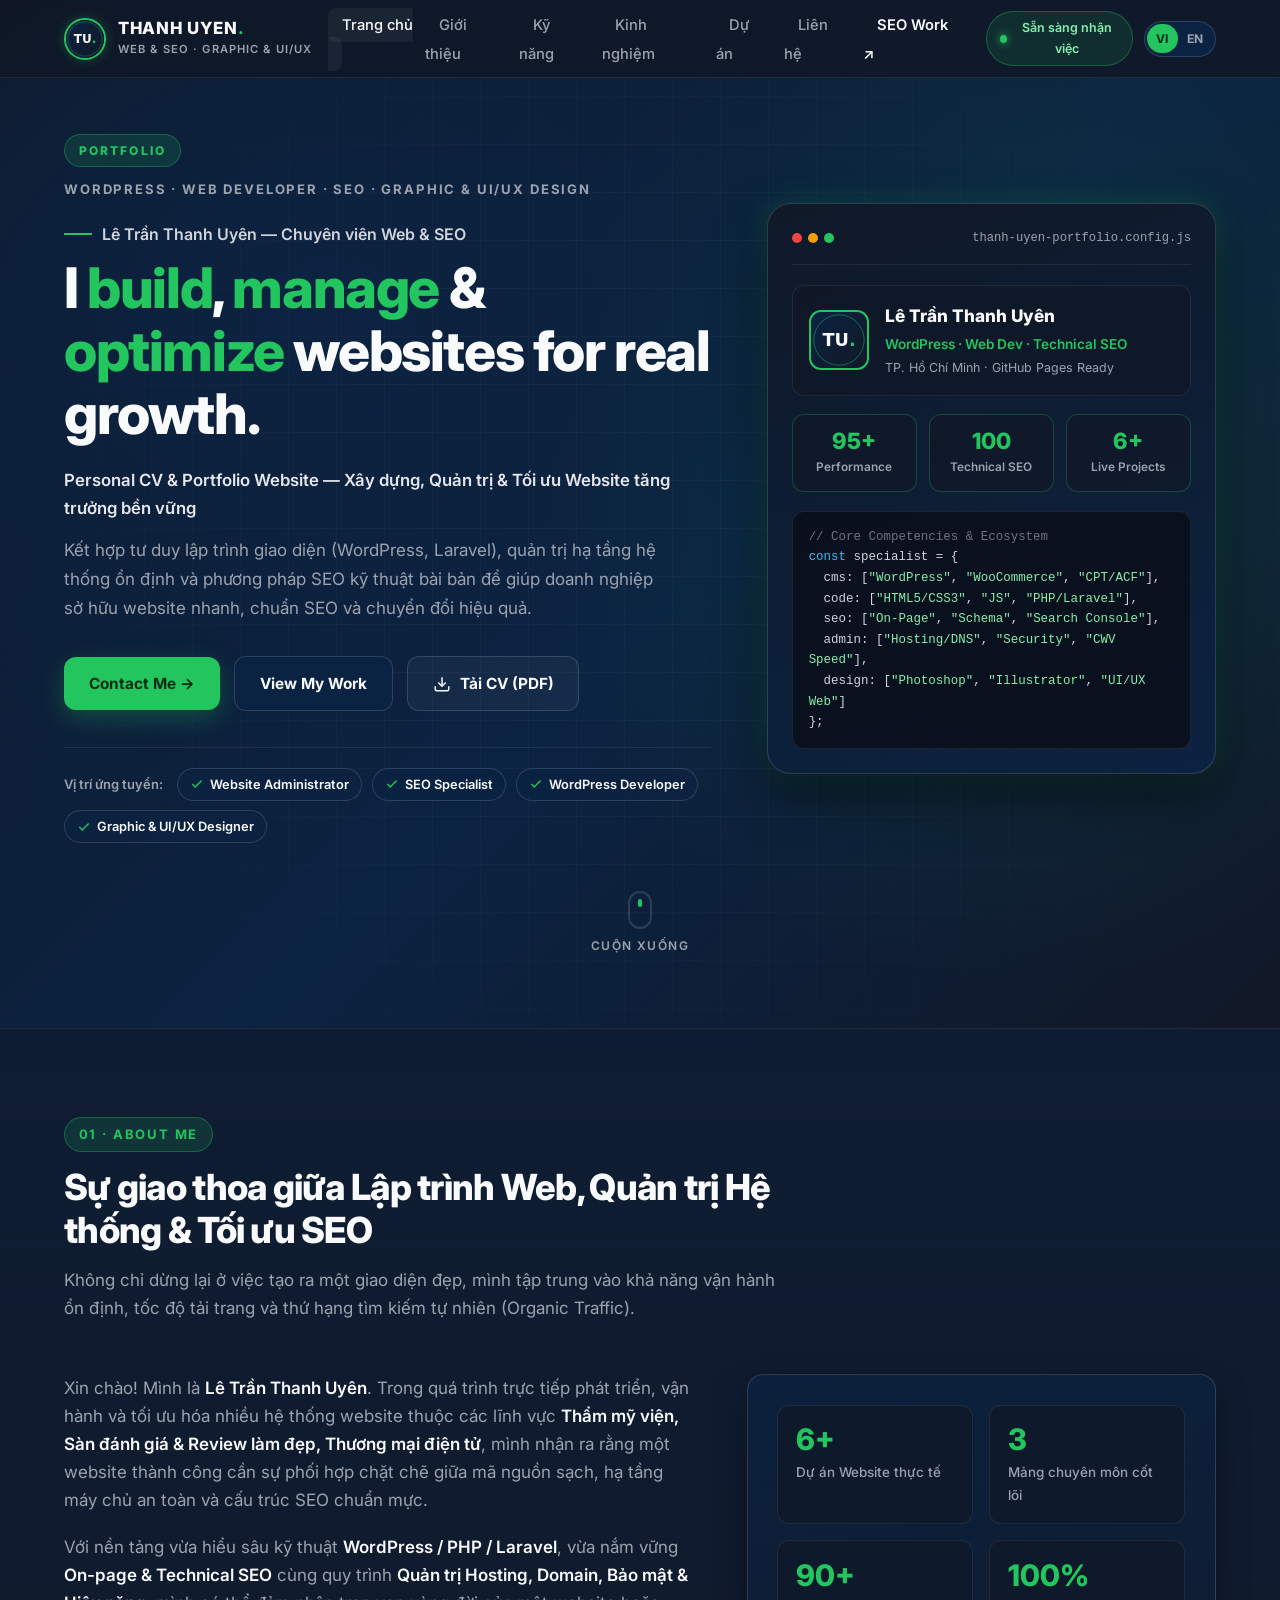
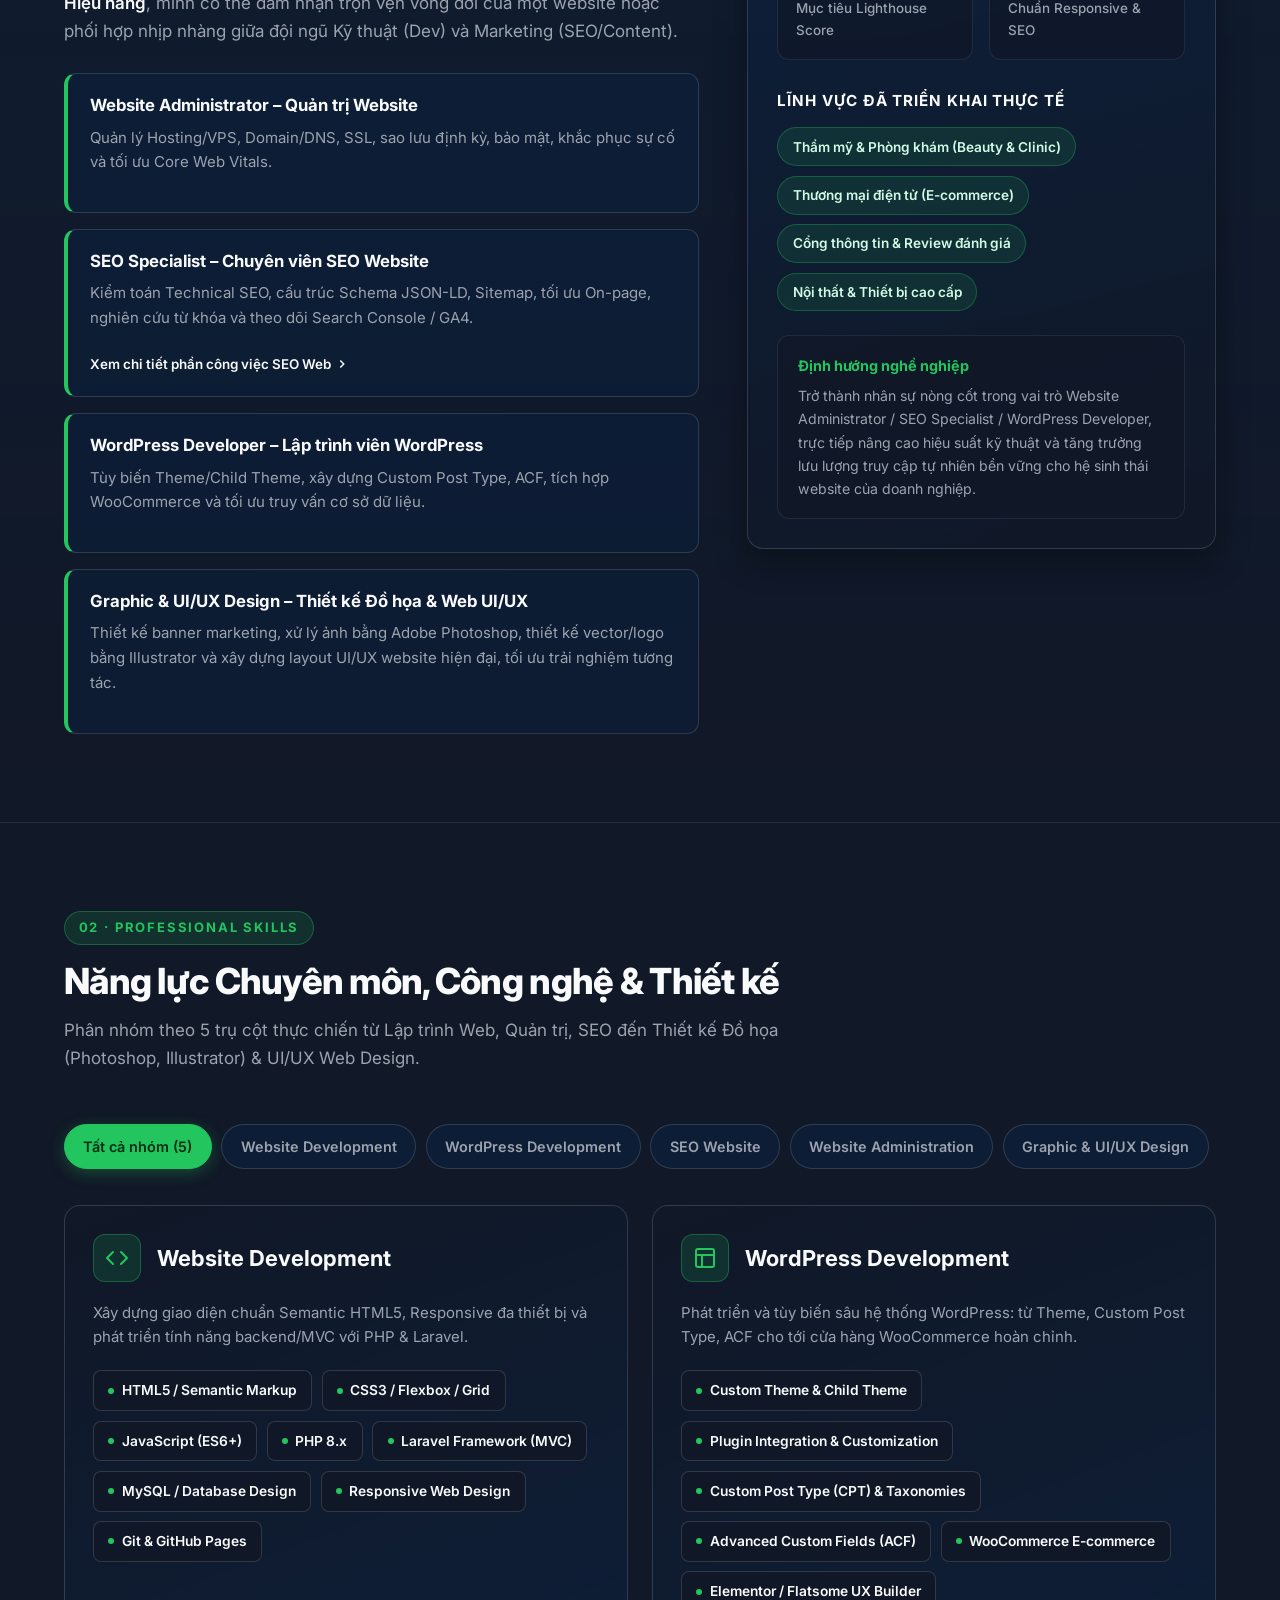
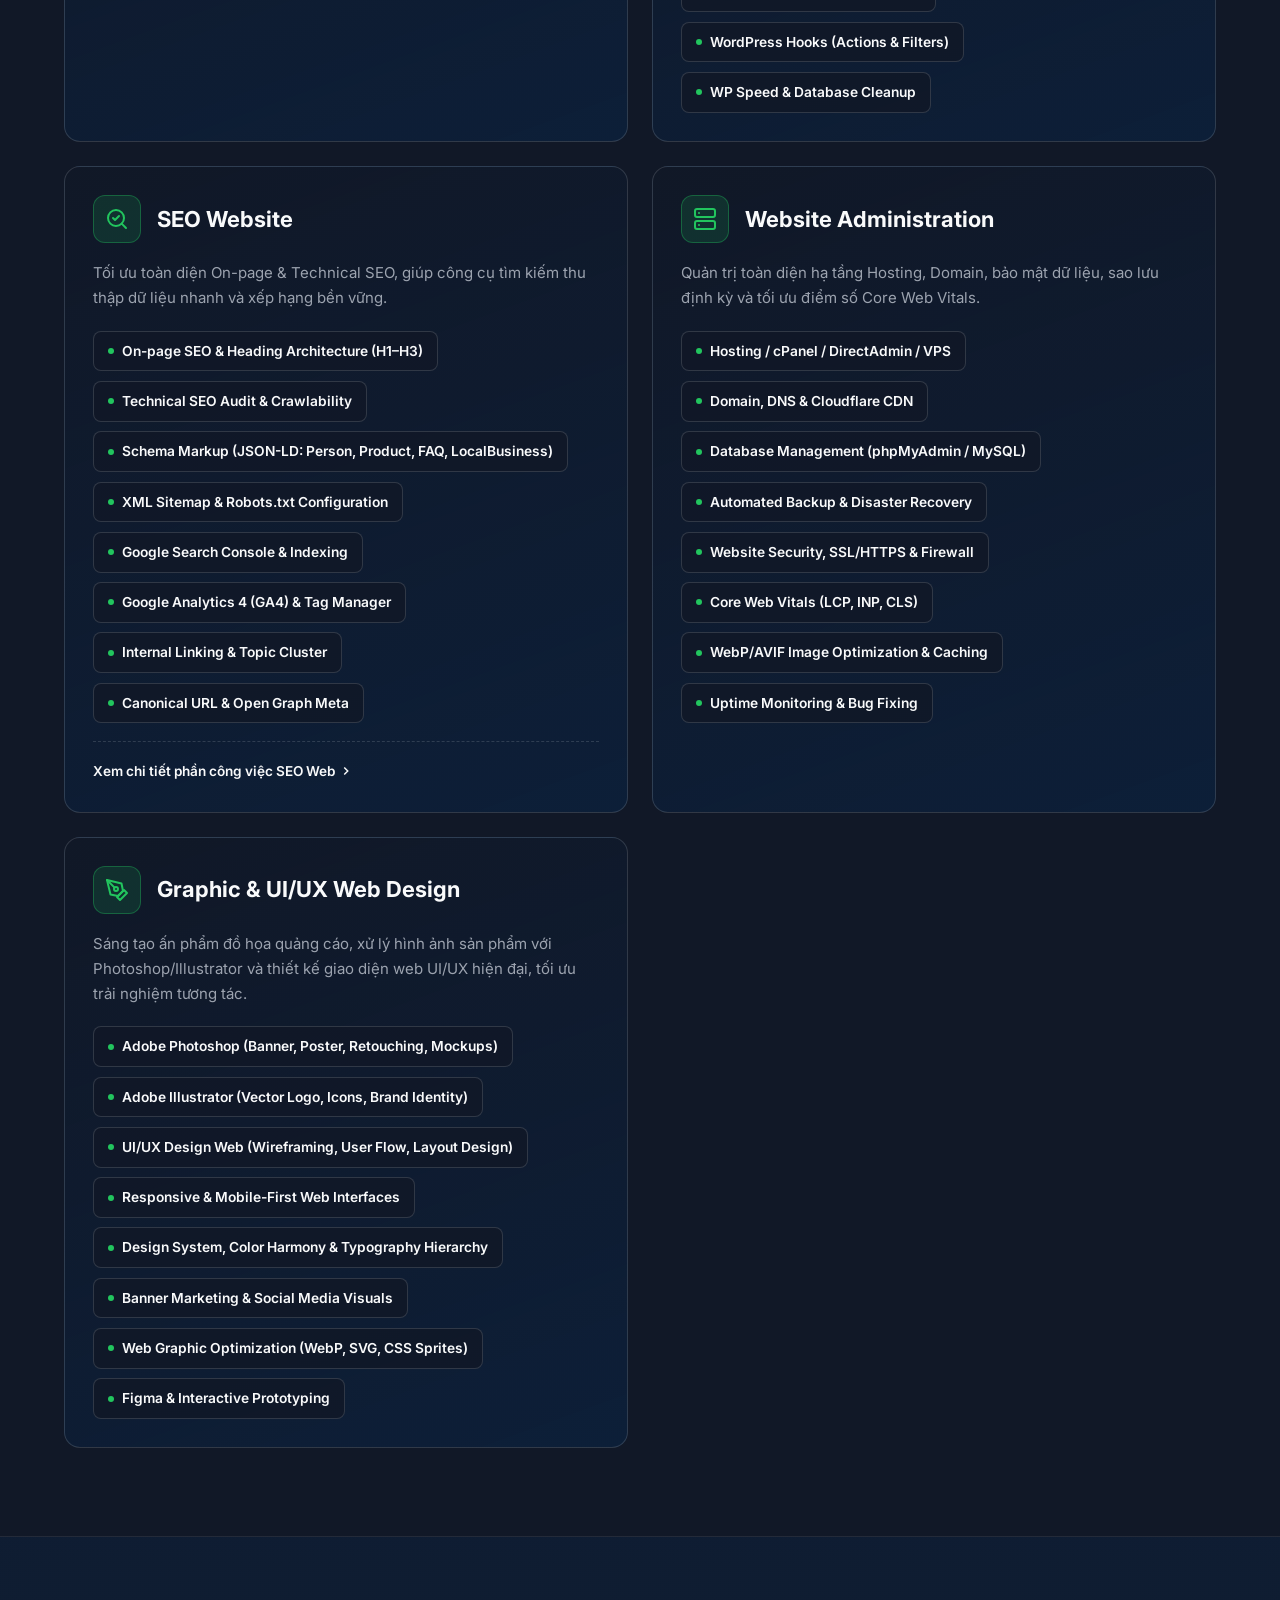
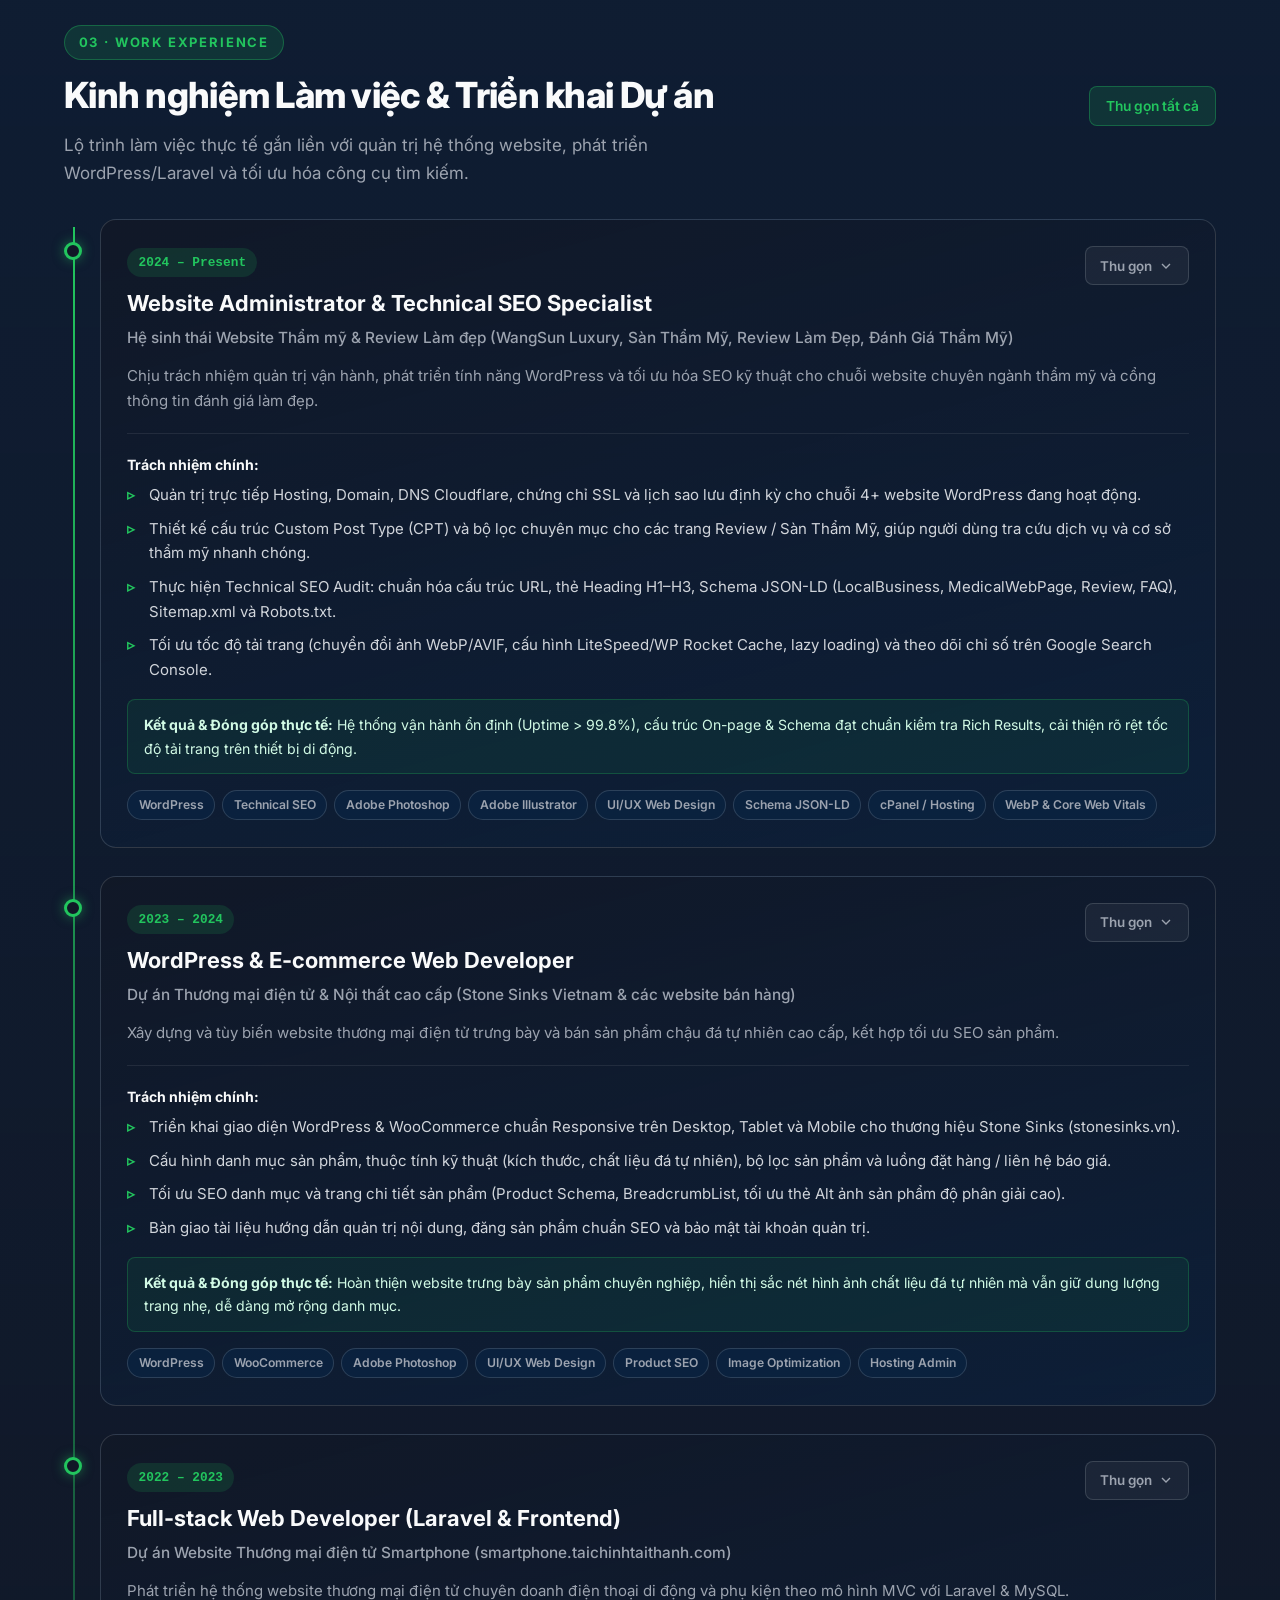
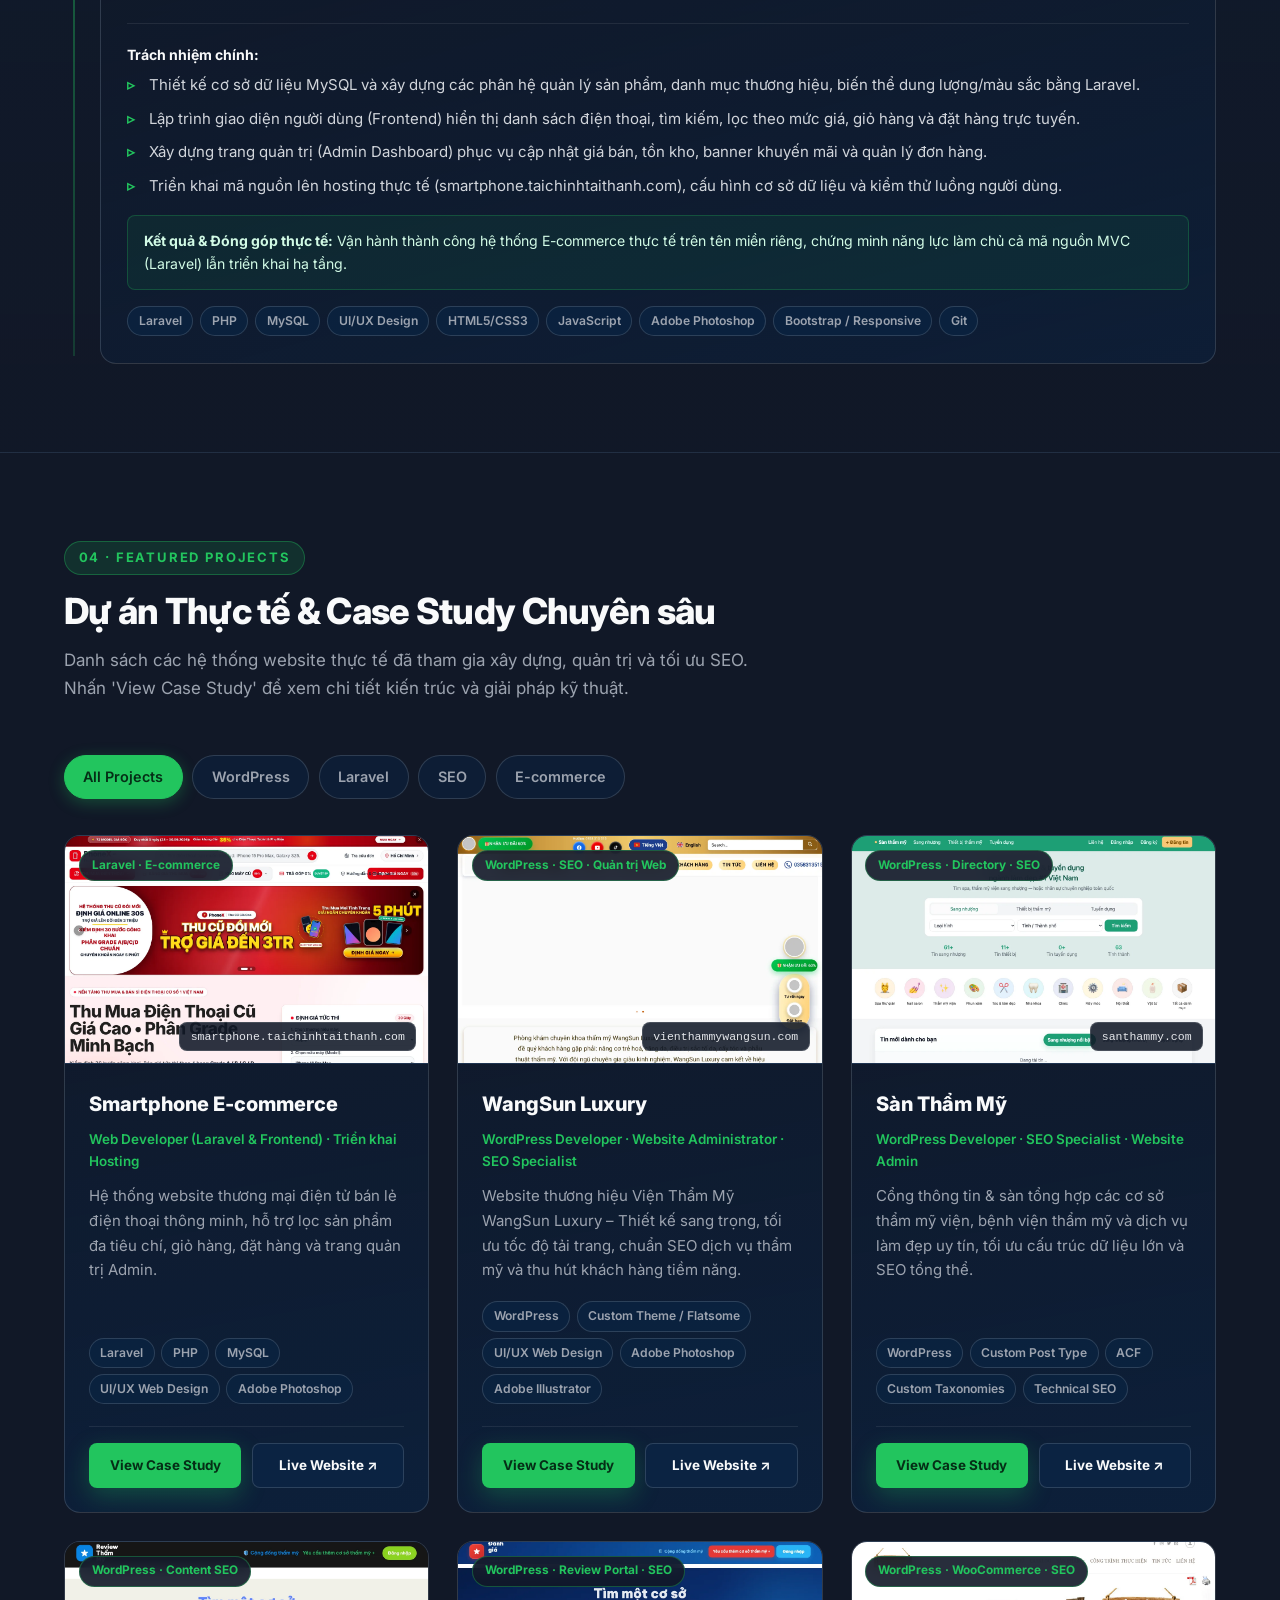
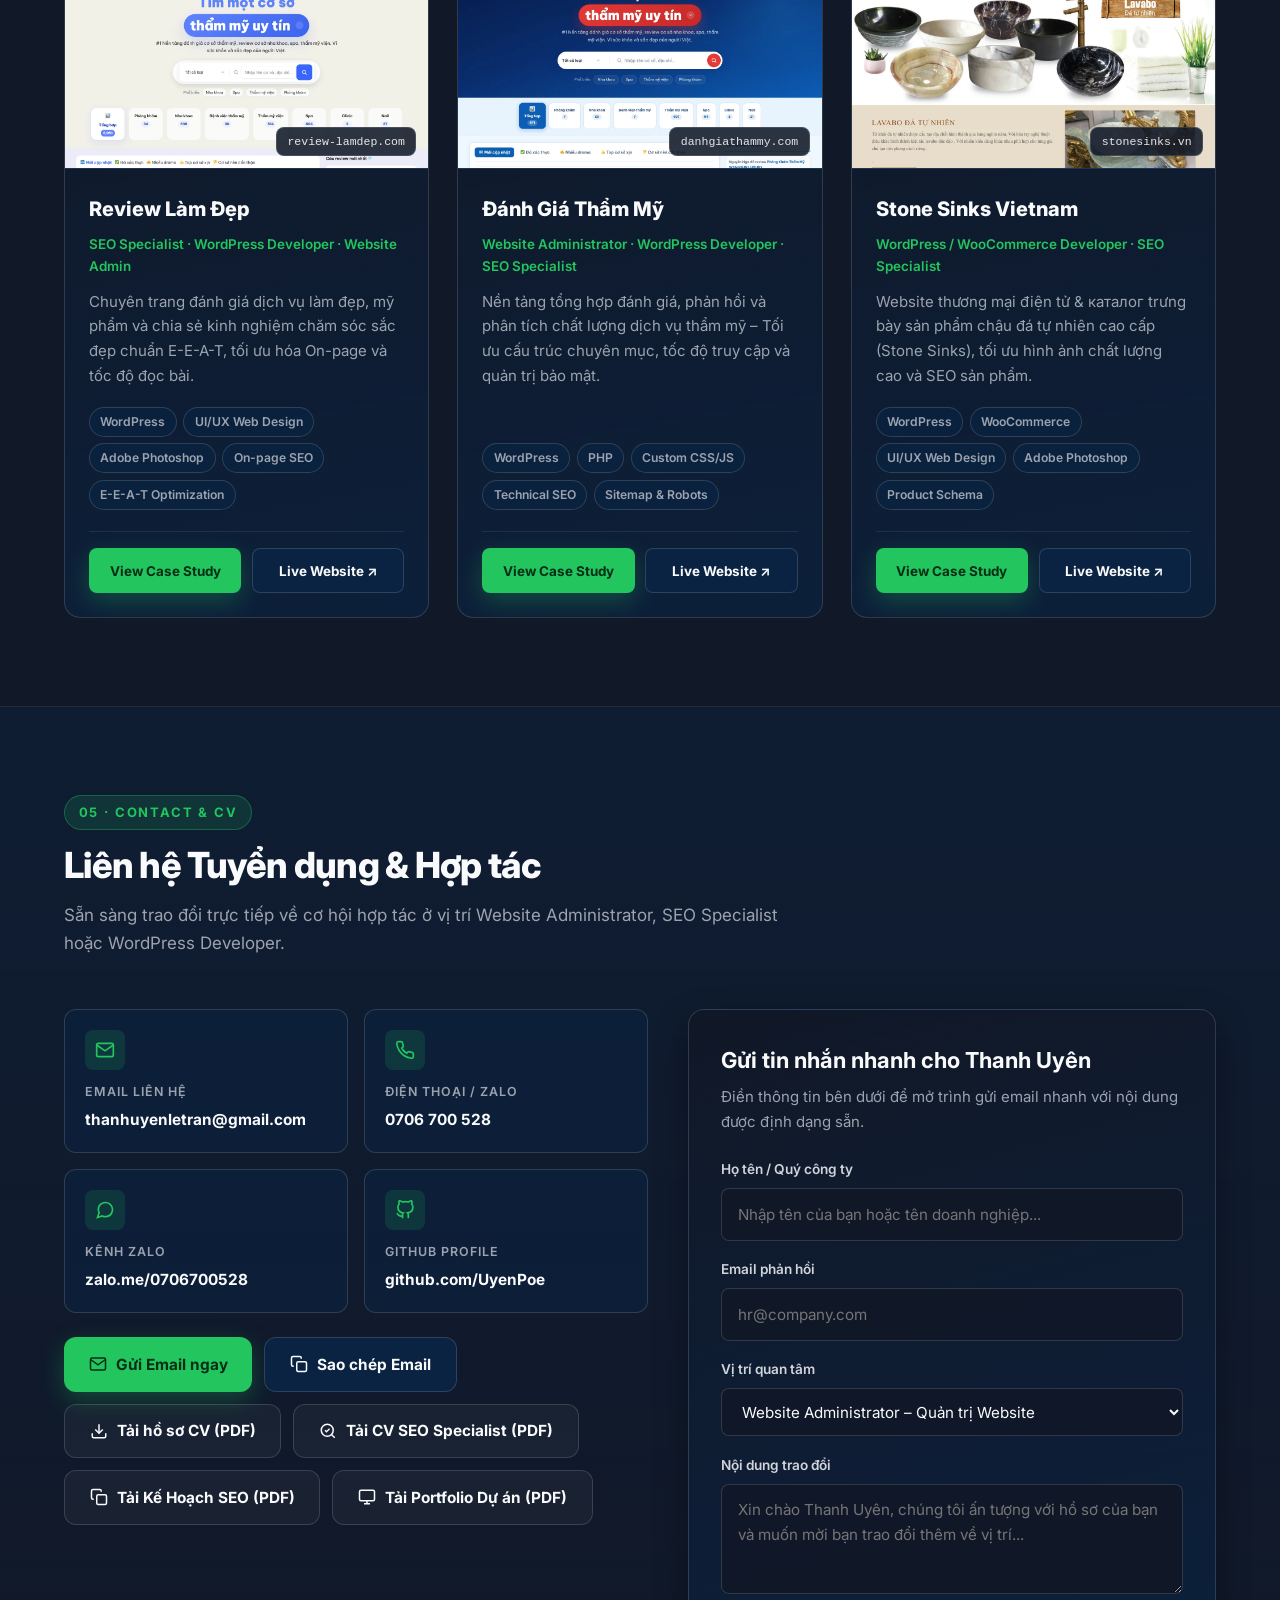
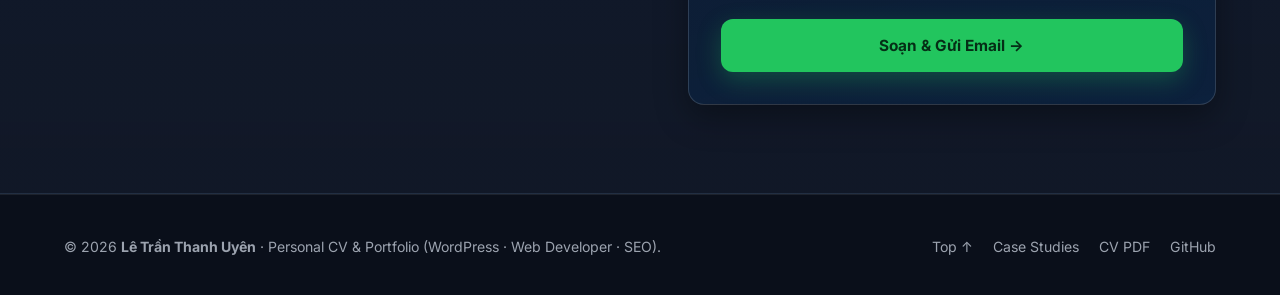
==== index.html @ b401a964 "feat: add dedicated SEO Specialist scope of work, CV PDF, and action plan PDF" ====
<!DOCTYPE html>
<html lang="vi">
<head>
  <meta charset="UTF-8" />
  <meta name="viewport" content="width=device-width, initial-scale=1.0" />
  <title>Lê Trần Thanh Uyên | Web &amp; SEO Specialist – WordPress · Web Developer · Website Admin</title>
  <meta name="description" content="CV &amp; Portfolio cá nhân của Lê Trần Thanh Uyên – Chuyên viên Quản trị Website (Website Administrator), SEO Specialist và WordPress Developer. Xem các dự án và Case Study thực tế." />
  <meta name="keywords" content="Lê Trần Thanh Uyên, Thanh Uyên CV, Website Administrator, SEO Specialist, WordPress Developer, Quản trị website, Chuyên viên SEO, Lập trình WordPress, Laravel" />
  <meta name="author" content="Lê Trần Thanh Uyên" />
  <meta name="robots" content="index, follow" />
  <meta name="theme-color" content="#111827" />
  <link rel="canonical" href="https://uyenpoe.github.io/cv-letranthanhuyen/" />

  <!-- Open Graph / Zalo / Facebook / LinkedIn -->
  <meta property="og:type" content="profile" />
  <meta property="og:title" content="Lê Trần Thanh Uyên | Web &amp; SEO Specialist Portfolio" />
  <meta property="og:description" content="I build, manage &amp; optimize websites for real growth. Xem hồ sơ năng lực, kinh nghiệm và 6 Case Study dự án thực tế (WordPress, Laravel, Technical SEO)." />
  <meta property="og:url" content="https://uyenpoe.github.io/cv-letranthanhuyen/" />
  <meta property="og:image" content="https://uyenpoe.github.io/cv-letranthanhuyen/assets/images/projects/wangsun-luxury.png" />
  <meta property="og:locale" content="vi_VN" />

  <!-- Twitter Card -->
  <meta name="twitter:card" content="summary_large_image" />
  <meta name="twitter:title" content="Lê Trần Thanh Uyên | Web &amp; SEO Specialist" />
  <meta name="twitter:description" content="Website Administrator · SEO Specialist · WordPress Developer – Personal CV &amp; Portfolio." />

  <!-- Favicon -->
  <link rel="icon" type="image/svg+xml" href="assets/images/avatar.svg" />

  <!-- Google Fonts: Inter -->
  <link rel="preconnect" href="https://fonts.googleapis.com" />
  <link rel="preconnect" href="https://fonts.gstatic.com" crossorigin />
  <link href="https://fonts.googleapis.com/css2?family=Inter:wght@400;500;600;700;800&amp;display=swap" rel="stylesheet" />

  <!-- Stylesheets -->
  <link rel="stylesheet" href="assets/css/variables.css" />
  <link rel="stylesheet" href="assets/css/main.css" />
  <link rel="stylesheet" href="assets/css/responsive.css" />

  <!-- Structured Data (Schema.org Person & ProfilePage) -->
  <script type="application/ld+json">
  {
    "@context": "https://schema.org",
    "@type": "ProfilePage",
    "mainEntity": {
      "@type": "Person",
      "name": "Lê Trần Thanh Uyên",
      "alternateName": "Thanh Uyen",
      "jobTitle": [
        "Website Administrator",
        "SEO Specialist",
        "WordPress Developer"
      ],
      "description": "Web & SEO Specialist specializing in WordPress Development, Laravel, Website Administration, and Technical SEO.",
      "url": "https://uyenpoe.github.io/cv-letranthanhuyen/",
      "email": "mailto:thanhuyenletran@gmail.com",
      "knowsAbout": [
        "WordPress Development",
        "Technical SEO",
        "On-page SEO",
        "Website Administration",
        "HTML5",
        "CSS3",
        "JavaScript",
        "PHP",
        "Laravel",
        "WooCommerce",
        "Google Search Console",
        "Adobe Photoshop",
        "Adobe Illustrator",
        "UI/UX Web Design",
        "Graphic Design"
      ],
      "sameAs": [
        "https://github.com/UyenPoe"
      ]
    }
  }
  </script>
</head>
<body>
  <!-- Skip Link for Keyboard Accessibility -->
  <a href="#mainContent" class="skip-link">Chuyển đến nội dung chính / Skip to main content</a>

  <!-- ========================================================================
       1. HEADER – THANH ĐIỀU HƯỚNG CỐ ĐỊNH
       ======================================================================== -->
  <header class="site-header" id="siteHeader">
    <div class="container header-inner">
      <a href="#home" class="brand" aria-label="Lê Trần Thanh Uyên - Trang chủ">
        <div class="brand-avatar">
          <img src="assets/images/avatar.svg" alt="Ảnh đại diện Lê Trần Thanh Uyên" width="42" height="42" />
        </div>
        <div class="brand-info">
          <span class="brand-name">THANH UYEN<span class="dot">.</span></span>
          <span class="brand-role">WEB &amp; SEO · GRAPHIC &amp; UI/UX</span>
        </div>
      </a>

      <nav class="main-nav" id="mainNav" aria-label="Điều hướng chính">
        <ul class="nav-list">
          <li><a href="#home" class="nav-link active" data-i18n="nav.home">Trang chủ</a></li>
          <li><a href="#about" class="nav-link" data-i18n="nav.about">Giới thiệu</a></li>
          <li><a href="#skills" class="nav-link" data-i18n="nav.skills">Kỹ năng</a></li>
          <li><a href="#experience" class="nav-link" data-i18n="nav.experience">Kinh nghiệm</a></li>
          <li><a href="#projects" class="nav-link" data-i18n="nav.projects">Dự án</a></li>
          <li><a href="#contact" class="nav-link" data-i18n="nav.contact">Liên hệ</a></li>
          <li><a href="seo-specialist.html" class="nav-link" style="color:var(--accent-green);font-weight:600;">SEO Work ↗</a></li>
        </ul>
      </nav>

      <div class="header-actions">
        <!-- Trạng thái sẵn sàng nhận việc (Bật/tắt thủ công) -->
        <button type="button" class="status-toggle" id="statusToggleBtn" aria-pressed="true" title="Nhấn để bật/tắt trạng thái sẵn sàng nhận cơ hội việc làm">
          <span class="status-dot" aria-hidden="true"></span>
          <span class="status-text" id="statusText">Sẵn sàng nhận việc</span>
        </button>

        <!-- Nút chuyển ngôn ngữ Việt / Anh -->
        <div class="lang-switch" role="group" aria-label="Chuyển đổi ngôn ngữ">
          <button type="button" class="lang-btn active" data-lang="vi" aria-pressed="true">VI</button>
          <button type="button" class="lang-btn" data-lang="en" aria-pressed="false">EN</button>
        </div>

        <!-- Nút Hamburger trên Mobile -->
        <button type="button" class="menu-toggle" id="menuToggleBtn" aria-label="Mở menu điều hướng" aria-expanded="false" aria-controls="mainNav">
          <svg width="22" height="22" viewBox="0 0 24 24" fill="none" stroke="currentColor" stroke-width="2.2" stroke-linecap="round">
            <line x1="3" y1="6" x2="21" y2="6"></line>
            <line x1="3" y1="12" x2="21" y2="12"></line>
            <line x1="3" y1="18" x2="21" y2="18"></line>
          </svg>
        </button>
      </div>
    </div>
  </header>

  <main id="mainContent">
    <!-- ======================================================================
         2. HERO SECTION – GIỚI THIỆU NỔI BẬT (Chuẩn mẫu Dark Tech Portfolio)
         ====================================================================== -->
    <section class="hero-section" id="home">
      <div class="container">
        <div class="hero-grid">
          <!-- Left Column: Core Pitch & CTAs -->
          <div class="hero-content reveal is-visible">
            <div class="hero-meta-top">
              <span class="hero-badge-portfolio" data-i18n="hero.badge">PORTFOLIO</span>
              <span class="hero-pillars" data-i18n="hero.pillars">WORDPRESS · WEB DEVELOPER · SEO · GRAPHIC &amp; UI/UX DESIGN</span>
            </div>

            <p class="hero-identity">
              <span class="hero-identity-divider" aria-hidden="true"></span>
              <span data-i18n="hero.greeting">Lê Trần Thanh Uyên — Chuyên viên Web &amp; SEO</span>
            </p>

            <h1 class="hero-title" data-i18n-html="hero.titleHtml">
              I <span class="text-accent">build</span>, <span class="text-accent">manage</span> &amp; <span class="text-accent">optimize</span> websites for real growth.
            </h1>

            <p class="hero-subtitle-tag" data-i18n="hero.subtitleTag">
              Personal CV &amp; Portfolio Website — Xây dựng, Quản trị &amp; Tối ưu Website tăng trưởng bền vững
            </p>

            <p class="hero-description" data-i18n="hero.description">
              Kết hợp tư duy lập trình giao diện (WordPress, Laravel), quản trị hạ tầng hệ thống ổn định và phương pháp SEO kỹ thuật bài bản để giúp doanh nghiệp sở hữu website nhanh, chuẩn SEO và chuyển đổi hiệu quả.
            </p>

            <div class="hero-actions">
              <a href="#contact" class="btn btn-primary" data-i18n="hero.ctaContact">Contact Me →</a>
              <a href="#projects" class="btn btn-secondary" data-i18n="hero.ctaWork">View My Work</a>
              <a href="assets/docs/CV-Le-Tran-Thanh-Uyen.pdf" download class="btn btn-outline">
                <svg width="18" height="18" viewBox="0 0 24 24" fill="none" stroke="currentColor" stroke-width="2" aria-hidden="true">
                  <path d="M21 15v4a2 2 0 0 1-2 2H5a2 2 0 0 1-2-2v-4"></path>
                  <polyline points="7 10 12 15 17 10"></polyline>
                  <line x1="12" y1="15" x2="12" y2="3"></line>
                </svg>
                <span data-i18n="hero.ctaDownload">Tải CV (PDF)</span>
              </a>
            </div>

            <div class="hero-target-roles">
              <span class="target-role-label" data-i18n="hero.targetLabel">Vị trí ứng tuyển:</span>
              <span class="target-role-pill">
                <svg width="14" height="14" viewBox="0 0 24 24" fill="none" stroke="currentColor" stroke-width="2.5"><polyline points="20 6 9 17 4 12"></polyline></svg>
                <span data-i18n="hero.role1">Website Administrator</span>
              </span>
              <span class="target-role-pill">
                <svg width="14" height="14" viewBox="0 0 24 24" fill="none" stroke="currentColor" stroke-width="2.5"><polyline points="20 6 9 17 4 12"></polyline></svg>
                <span data-i18n="hero.role2">SEO Specialist</span>
              </span>
              <span class="target-role-pill">
                <svg width="14" height="14" viewBox="0 0 24 24" fill="none" stroke="currentColor" stroke-width="2.5"><polyline points="20 6 9 17 4 12"></polyline></svg>
                <span data-i18n="hero.role3">WordPress Developer</span>
              </span>
              <span class="target-role-pill">
                <svg width="14" height="14" viewBox="0 0 24 24" fill="none" stroke="currentColor" stroke-width="2.5"><polyline points="20 6 9 17 4 12"></polyline></svg>
                <span data-i18n="hero.role4">Graphic &amp; UI/UX Designer</span>
              </span>
            </div>
          </div>

          <!-- Right Column: Dark Tech Interactive Card -->
          <div class="hero-visual reveal is-visible">
            <div class="tech-showcase-card">
              <div class="tech-window-bar">
                <div class="window-dots" aria-hidden="true">
                  <span class="window-dot red"></span>
                  <span class="window-dot yellow"></span>
                  <span class="window-dot green"></span>
                </div>
                <span class="window-title">thanh-uyen-portfolio.config.js</span>
              </div>

              <div class="profile-summary-box">
                <div class="profile-summary-avatar">
                  <img src="assets/images/avatar.svg" alt="Lê Trần Thanh Uyên" width="60" height="60" />
                </div>
                <div>
                  <div class="profile-summary-name">Lê Trần Thanh Uyên</div>
                  <div class="profile-summary-role">WordPress · Web Dev · Technical SEO</div>
                  <div class="profile-summary-loc">TP. Hồ Chí Minh · GitHub Pages Ready</div>
                </div>
              </div>

              <div class="lighthouse-grid" aria-label="Chỉ số mục tiêu kỹ thuật">
                <div class="lh-metric">
                  <div class="lh-score">95+</div>
                  <div class="lh-label">Performance</div>
                </div>
                <div class="lh-metric">
                  <div class="lh-score">100</div>
                  <div class="lh-label">Technical SEO</div>
                </div>
                <div class="lh-metric">
                  <div class="lh-score">6+</div>
                  <div class="lh-label">Live Projects</div>
                </div>
              </div>

              <div class="code-snippet-box" aria-hidden="true">
                <div><span class="code-comment">// Core Competencies &amp; Ecosystem</span></div>
                <div><span class="code-key">const</span> specialist = {</div>
                <div>&nbsp;&nbsp;cms: [<span class="code-string">"WordPress"</span>, <span class="code-string">"WooCommerce"</span>, <span class="code-string">"CPT/ACF"</span>],</div>
                <div>&nbsp;&nbsp;code: [<span class="code-string">"HTML5/CSS3"</span>, <span class="code-string">"JS"</span>, <span class="code-string">"PHP/Laravel"</span>],</div>
                <div>&nbsp;&nbsp;seo: [<span class="code-string">"On-Page"</span>, <span class="code-string">"Schema"</span>, <span class="code-string">"Search Console"</span>],</div>
                <div>&nbsp;&nbsp;admin: [<span class="code-string">"Hosting/DNS"</span>, <span class="code-string">"Security"</span>, <span class="code-string">"CWV Speed"</span>],</div>
                <div>&nbsp;&nbsp;design: [<span class="code-string">"Photoshop"</span>, <span class="code-string">"Illustrator"</span>, <span class="code-string">"UI/UX Web"</span>]</div>
                <div>};</div>
              </div>
            </div>
          </div>
        </div>

        <!-- Scroll Indicator -->
        <div class="scroll-indicator">
          <a href="#about" class="scroll-indicator-link">
            <div class="scroll-mouse" aria-hidden="true">
              <div class="scroll-wheel"></div>
            </div>
            <span data-i18n="hero.scrollDown">Cuộn xuống</span>
          </a>
        </div>
      </div>
    </section>

    <!-- ======================================================================
         3. ABOUT ME – GIỚI THIỆU BẢN THÂN
         ====================================================================== -->
    <section class="section section-alt" id="about">
      <div class="container">
        <div class="section-header reveal">
          <span class="section-eyebrow" data-i18n="about.eyebrow">01 · ABOUT ME</span>
          <h2 class="section-title" data-i18n="about.title">
            Sự giao thoa giữa Lập trình Web, Quản trị Hệ thống &amp; Tối ưu SEO
          </h2>
          <p class="section-subtitle" data-i18n="about.subtitle">
            Không chỉ dừng lại ở việc tạo ra một giao diện đẹp, mình tập trung vào khả năng vận hành ổn định, tốc độ tải trang và thứ hạng tìm kiếm tự nhiên (Organic Traffic).
          </p>
        </div>

        <div class="about-grid">
          <div class="about-narrative reveal">
            <p data-i18n-html="about.p1">
              Xin chào! Mình là <strong>Lê Trần Thanh Uyên</strong>. Trong quá trình trực tiếp phát triển, vận hành và tối ưu hóa nhiều hệ thống website thuộc các lĩnh vực <strong>Thẩm mỹ viện, Sàn đánh giá &amp; Review làm đẹp, Thương mại điện tử</strong>, mình nhận ra rằng một website thành công cần sự phối hợp chặt chẽ giữa mã nguồn sạch, hạ tầng máy chủ an toàn và cấu trúc SEO chuẩn mực.
            </p>
            <p data-i18n-html="about.p2">
              Với nền tảng vừa hiểu sâu kỹ thuật <strong>WordPress / PHP / Laravel</strong>, vừa nắm vững <strong>On-page &amp; Technical SEO</strong> cùng quy trình <strong>Quản trị Hosting, Domain, Bảo mật &amp; Hiệu năng</strong>, mình có thể đảm nhận trọn vẹn vòng đời của một website hoặc phối hợp nhịp nhàng giữa đội ngũ Kỹ thuật (Dev) và Marketing (SEO/Content).
            </p>

            <div class="about-pillars">
              <div class="pillar-card">
                <h3 class="pillar-title" data-i18n="about.pillar1Title">Website Administrator – Quản trị Website</h3>
                <p class="pillar-desc" data-i18n="about.pillar1Desc">
                  Quản lý Hosting/VPS, Domain/DNS, SSL, sao lưu định kỳ, bảo mật, khắc phục sự cố và tối ưu Core Web Vitals.
                </p>
              </div>
              <div class="pillar-card">
                <h3 class="pillar-title" data-i18n="about.pillar2Title">SEO Specialist – Chuyên viên SEO Website</h3>
                <p class="pillar-desc" data-i18n="about.pillar2Desc">
                  Kiểm toán Technical SEO, cấu trúc Schema JSON-LD, Sitemap, tối ưu On-page, nghiên cứu từ khóa và theo dõi Search Console / GA4.
                </p>
                <div style="margin-top:0.45rem;">
                  <a href="seo-specialist.html" class="inline-link" style="font-size:0.84rem;color:var(--accent-green);font-weight:600;display:inline-flex;align-items:center;gap:4px;">
                    <span>Xem chi tiết phần công việc SEO Web</span>
                    <svg width="14" height="14" viewBox="0 0 24 24" fill="none" stroke="currentColor" stroke-width="2.5"><polyline points="9 18 15 12 9 6"></polyline></svg>
                  </a>
                </div>
              </div>
              <div class="pillar-card">
                <h3 class="pillar-title" data-i18n="about.pillar3Title">WordPress Developer – Lập trình viên WordPress</h3>
                <p class="pillar-desc" data-i18n="about.pillar3Desc">
                  Tùy biến Theme/Child Theme, xây dựng Custom Post Type, ACF, tích hợp WooCommerce và tối ưu truy vấn cơ sở dữ liệu.
                </p>
              </div>
              <div class="pillar-card">
                <h3 class="pillar-title" data-i18n="about.pillar4Title">Graphic &amp; UI/UX Design – Thiết kế Đồ họa &amp; Web UI/UX</h3>
                <p class="pillar-desc" data-i18n="about.pillar4Desc">
                  Thiết kế banner marketing, xử lý ảnh bằng Adobe Photoshop, thiết kế vector/logo bằng Illustrator và xây dựng layout UI/UX website hiện đại, tối ưu trải nghiệm tương tác.
                </p>
              </div>
            </div>
          </div>

          <aside class="about-side-card reveal" aria-label="Thống kê và lĩnh vực chuyên môn">
            <div class="stats-grid">
              <div class="stat-item">
                <div class="stat-number" data-i18n="about.stat1Num">6+</div>
                <div class="stat-label" data-i18n="about.stat1Label">Dự án Website thực tế</div>
              </div>
              <div class="stat-item">
                <div class="stat-number" data-i18n="about.stat2Num">3</div>
                <div class="stat-label" data-i18n="about.stat2Label">Mảng chuyên môn cốt lõi</div>
              </div>
              <div class="stat-item">
                <div class="stat-number" data-i18n="about.stat3Num">90+</div>
                <div class="stat-label" data-i18n="about.stat3Label">Mục tiêu Lighthouse Score</div>
              </div>
              <div class="stat-item">
                <div class="stat-number" data-i18n="about.stat4Num">100%</div>
                <div class="stat-label" data-i18n="about.stat4Label">Chuẩn Responsive &amp; SEO</div>
              </div>
            </div>

            <h3 class="domains-box-title" data-i18n="about.domainsTitle">Lĩnh vực đã triển khai thực tế</h3>
            <div class="domain-tags">
              <span class="domain-tag" data-i18n="about.domain1">Thẩm mỹ &amp; Phòng khám (Beauty &amp; Clinic)</span>
              <span class="domain-tag" data-i18n="about.domain2">Thương mại điện tử (E-commerce)</span>
              <span class="domain-tag" data-i18n="about.domain3">Cổng thông tin &amp; Review đánh giá</span>
              <span class="domain-tag" data-i18n="about.domain4">Nội thất &amp; Thiết bị cao cấp</span>
            </div>

            <div class="career-objective-box">
              <h4 class="career-objective-title" data-i18n="about.objectiveTitle">Định hướng nghề nghiệp</h4>
              <p class="career-objective-text" data-i18n="about.objectiveText">
                Trở thành nhân sự nòng cốt trong vai trò Website Administrator / SEO Specialist / WordPress Developer, trực tiếp nâng cao hiệu suất kỹ thuật và tăng trưởng lưu lượng truy cập tự nhiên bền vững cho hệ sinh thái website của doanh nghiệp.
              </p>
            </div>
          </aside>
        </div>
      </div>
    </section>

    <!-- ======================================================================
         4. PROFESSIONAL SKILLS – KỸ NĂNG CHUYÊN MÔN (4 Nhóm, Không dùng % ảo)
         ====================================================================== -->
    <section class="section" id="skills">
      <div class="container">
        <div class="section-header reveal">
          <span class="section-eyebrow" data-i18n="skills.eyebrow">02 · PROFESSIONAL SKILLS</span>
          <h2 class="section-title" data-i18n="skills.title">Năng lực Chuyên môn &amp; Công nghệ</h2>
          <p class="section-subtitle" data-i18n="skills.subtitle">
            Phân nhóm theo 4 trụ cột thực chiến. Đánh giá dựa trên năng lực triển khai dự án thực tế thay vì chỉ số phần trăm cảm tính.
          </p>
        </div>

        <div class="filter-bar reveal" id="skillsFilterBar" role="toolbar" aria-label="Bộ lọc nhóm kỹ năng">
          <button type="button" class="filter-btn active" data-skill-filter="all" data-i18n="skills.filterAll">Tất cả nhóm (5)</button>
          <button type="button" class="filter-btn" data-skill-filter="web" data-i18n="skills.filterWeb">Website Development</button>
          <button type="button" class="filter-btn" data-skill-filter="wp" data-i18n="skills.filterWp">WordPress Development</button>
          <button type="button" class="filter-btn" data-skill-filter="seo" data-i18n="skills.filterSeo">SEO Website</button>
          <button type="button" class="filter-btn" data-skill-filter="admin" data-i18n="skills.filterAdmin">Website Administration</button>
          <button type="button" class="filter-btn" data-skill-filter="design" data-i18n="skills.filterDesign">Graphic &amp; UI/UX Design</button>
        </div>

        <div class="skills-grid reveal" id="skillsGrid" aria-live="polite">
          <!-- Rendered dynamically by assets/js/main.js -->
        </div>
      </div>
    </section>

    <!-- ======================================================================
         5. WORK EXPERIENCE – KINH NGHIỆM LÀM VIỆC (Timeline & Expand/Collapse)
         ====================================================================== -->
    <section class="section section-alt" id="experience">
      <div class="container">
        <div class="experience-toolbar reveal">
          <div class="section-header" style="margin-bottom: 0;">
            <span class="section-eyebrow" data-i18n="experience.eyebrow">03 · WORK EXPERIENCE</span>
            <h2 class="section-title" data-i18n="experience.title">Kinh nghiệm Làm việc &amp; Triển khai Dự án</h2>
            <p class="section-subtitle" data-i18n="experience.subtitle">
              Lộ trình làm việc thực tế gắn liền với quản trị hệ thống website, phát triển WordPress/Laravel và tối ưu hóa công cụ tìm kiếm.
            </p>
          </div>
          <button type="button" class="timeline-toggle-all" id="toggleAllExpBtn" data-i18n="experience.collapseAll">
            Thu gọn tất cả
          </button>
        </div>

        <div class="timeline reveal" id="experienceTimeline">
          <!-- Rendered dynamically by assets/js/main.js -->
        </div>
      </div>
    </section>

    <!-- ======================================================================
         6. FEATURED PROJECTS – DỰ ÁN NỔI BẬT & CASE STUDY
         ====================================================================== -->
    <section class="section" id="projects">
      <div class="container">
        <div class="section-header reveal">
          <span class="section-eyebrow" data-i18n="projects.eyebrow">04 · FEATURED PROJECTS</span>
          <h2 class="section-title" data-i18n="projects.title">Dự án Thực tế &amp; Case Study Chuyên sâu</h2>
          <p class="section-subtitle" data-i18n="projects.subtitle">
            Danh sách các hệ thống website thực tế đã tham gia xây dựng, quản trị và tối ưu SEO. Nhấn 'View Case Study' để xem chi tiết kiến trúc và giải pháp kỹ thuật.
          </p>
        </div>

        <!-- Bộ lọc chuẩn theo tài liệu: All Projects · WordPress · Laravel · SEO · E-commerce -->
        <div class="filter-bar reveal" id="projectsFilterBar" role="toolbar" aria-label="Bộ lọc dự án">
          <button type="button" class="filter-btn active" data-project-filter="all" data-i18n="projects.filterAll">All Projects</button>
          <button type="button" class="filter-btn" data-project-filter="wordpress" data-i18n="projects.filterWp">WordPress</button>
          <button type="button" class="filter-btn" data-project-filter="laravel" data-i18n="projects.filterLaravel">Laravel</button>
          <button type="button" class="filter-btn" data-project-filter="seo" data-i18n="projects.filterSeo">SEO</button>
          <button type="button" class="filter-btn" data-project-filter="ecommerce" data-i18n="projects.filterEcom">E-commerce</button>
        </div>

        <div class="projects-grid reveal" id="projectsGrid" aria-live="polite">
          <!-- Rendered dynamically by assets/js/main.js -->
        </div>
      </div>
    </section>

    <!-- ======================================================================
         7. CONTACT & CV – LIÊN HỆ TUYỂN DỤNG
         ====================================================================== -->
    <section class="section section-alt" id="contact">
      <div class="container">
        <div class="section-header reveal">
          <span class="section-eyebrow" data-i18n="contact.eyebrow">05 · CONTACT &amp; CV</span>
          <h2 class="section-title" data-i18n="contact.title">Liên hệ Tuyển dụng &amp; Hợp tác</h2>
          <p class="section-subtitle" data-i18n="contact.subtitle">
            Sẵn sàng trao đổi trực tiếp về cơ hội hợp tác ở vị trí Website Administrator, SEO Specialist hoặc WordPress Developer.
          </p>
        </div>

        <div class="contact-grid">
          <!-- Left: Direct Contact Info & Action Buttons -->
          <div class="reveal">
            <div class="contact-cards-list">
              <div class="contact-info-card">
                <div class="contact-info-icon" aria-hidden="true">
                  <svg width="20" height="20" viewBox="0 0 24 24" fill="none" stroke="currentColor" stroke-width="2"><path d="M4 4h16c1.1 0 2 .9 2 2v12c0 1.1-.9 2-2 2H4c-1.1 0-2-.9-2-2V6c0-1.1.9-2 2-2z"></path><polyline points="22,6 12,13 2,6"></polyline></svg>
                </div>
                <div class="contact-info-label" data-i18n="contact.emailLabel">Email liên hệ</div>
                <div class="contact-info-value">
                  <a href="mailto:thanhuyenletran@gmail.com">thanhuyenletran@gmail.com</a>
                </div>
              </div>

              <div class="contact-info-card">
                <div class="contact-info-icon" aria-hidden="true">
                  <svg width="20" height="20" viewBox="0 0 24 24" fill="none" stroke="currentColor" stroke-width="2"><path d="M22 16.92v3a2 2 0 0 1-2.18 2 19.79 19.79 0 0 1-8.63-3.07 19.5 19.5 0 0 1-6-6 19.79 19.79 0 0 1-3.07-8.67A2 2 0 0 1 4.11 2h3a2 2 0 0 1 2 1.72 12.84 12.84 0 0 0 .7 2.81 2 2 0 0 1-.45 2.11L8.09 9.91a16 16 0 0 0 6 6l1.27-1.27a2 2 0 0 1 2.11-.45 12.84 12.84 0 0 0 2.81.7A2 2 0 0 1 22 16.92z"></path></svg>
                </div>
                <div class="contact-info-label" data-i18n="contact.phoneLabel">Điện thoại / Zalo</div>
                <div class="contact-info-value">
                  <a href="tel:0706700528">0706 700 528</a>
                </div>
              </div>

              <div class="contact-info-card">
                <div class="contact-info-icon" aria-hidden="true">
                  <svg width="20" height="20" viewBox="0 0 24 24" fill="none" stroke="currentColor" stroke-width="2"><path d="M21 11.5a8.38 8.38 0 0 1-.9 3.8 8.5 8.5 0 0 1-7.6 4.7 8.38 8.38 0 0 1-3.8-.9L3 21l1.9-5.7a8.38 8.38 0 0 1-.9-3.8 8.5 8.5 0 0 1 4.7-7.6 8.38 8.38 0 0 1 3.8-.9h.5a8.48 8.48 0 0 1 8 8v.5z"></path></svg>
                </div>
                <div class="contact-info-label" data-i18n="contact.zaloLabel">Kênh Zalo</div>
                <div class="contact-info-value">
                  <a href="https://zalo.me/0706700528" target="_blank" rel="noopener noreferrer">zalo.me/0706700528</a>
                </div>
              </div>

              <div class="contact-info-card">
                <div class="contact-info-icon" aria-hidden="true">
                  <svg width="20" height="20" viewBox="0 0 24 24" fill="none" stroke="currentColor" stroke-width="2"><path d="M9 19c-5 1.5-5-2.5-7-3m14 6v-3.87a3.37 3.37 0 0 0-.94-2.61c3.14-.35 6.44-1.54 6.44-7A5.44 5.44 0 0 0 20 4.77 5.07 5.07 0 0 0 19.91 1S18.73.65 16 2.48a13.38 13.38 0 0 0-7 0C6.27.65 5.09 1 5.09 1A5.07 5.07 0 0 0 5 4.77a5.44 5.44 0 0 0-1.5 3.78c0 5.42 3.3 6.61 6.44 7A3.37 3.37 0 0 0 9 18.13V22"></path></svg>
                </div>
                <div class="contact-info-label" data-i18n="contact.githubLabel">GitHub Profile</div>
                <div class="contact-info-value">
                  <a href="https://github.com/UyenPoe" target="_blank" rel="noopener noreferrer">github.com/UyenPoe</a>
                </div>
              </div>
            </div>

            <!-- Action Buttons: Send Email, Copy Email, Download CV PDF -->
            <div class="contact-quick-actions">
              <a href="mailto:thanhuyenletran@gmail.com?subject=Recruitment%20-%20Web%20%26%20SEO%20Specialist" class="btn btn-primary">
                <svg width="18" height="18" viewBox="0 0 24 24" fill="none" stroke="currentColor" stroke-width="2" aria-hidden="true"><path d="M4 4h16c1.1 0 2 .9 2 2v12c0 1.1-.9 2-2 2H4c-1.1 0-2-.9-2-2V6c0-1.1.9-2 2-2z"></path><polyline points="22,6 12,13 2,6"></polyline></svg>
                <span data-i18n="contact.btnSendMail">Gửi Email ngay</span>
              </a>

              <button type="button" class="btn btn-secondary" id="copyEmailBtn">
                <svg width="18" height="18" viewBox="0 0 24 24" fill="none" stroke="currentColor" stroke-width="2" aria-hidden="true"><rect x="9" y="9" width="13" height="13" rx="2" ry="2"></rect><path d="M5 15H4a2 2 0 0 1-2-2V4a2 2 0 0 1 2-2h9a2 2 0 0 1 2 2v1"></path></svg>
                <span data-i18n="contact.btnCopyMail">Sao chép Email</span>
              </button>

              <a href="assets/docs/CV-Le-Tran-Thanh-Uyen.pdf" download class="btn btn-outline">
                <svg width="18" height="18" viewBox="0 0 24 24" fill="none" stroke="currentColor" stroke-width="2" aria-hidden="true"><path d="M21 15v4a2 2 0 0 1-2 2H5a2 2 0 0 1-2-2v-4"></path><polyline points="7 10 12 15 17 10"></polyline><line x1="12" y1="15" x2="12" y2="3"></line></svg>
                <span data-i18n="contact.btnDownloadCv">Tải hồ sơ CV (PDF)</span>
              </a>

              <a href="assets/docs/CV-SEO-Specialist-Le-Tran-Thanh-Uyen.pdf" download class="btn btn-outline">
                <svg width="18" height="18" viewBox="0 0 24 24" fill="none" stroke="currentColor" stroke-width="2" aria-hidden="true"><circle cx="11" cy="11" r="8"></circle><line x1="21" y1="21" x2="16.65" y2="16.65"></line><polyline points="8 11 10 13 14 9"></polyline></svg>
                <span>Tải CV SEO Specialist (PDF)</span>
              </a>

              <a href="assets/docs/Ke-Hoach-Cong-Viec-SEO-Le-Tran-Thanh-Uyen.pdf" download class="btn btn-outline">
                <svg width="18" height="18" viewBox="0 0 24 24" fill="none" stroke="currentColor" stroke-width="2" aria-hidden="true"><rect x="9" y="9" width="13" height="13" rx="2" ry="2"></rect><path d="M5 15H4a2 2 0 0 1-2-2V4a2 2 0 0 1 2-2h9a2 2 0 0 1 2 2v1"></path></svg>
                <span>Tải Kế Hoạch SEO (PDF)</span>
              </a>

              <a href="assets/docs/Portfolio-Le-Tran-Thanh-Uyen.pdf" download class="btn btn-outline">
                <svg width="18" height="18" viewBox="0 0 24 24" fill="none" stroke="currentColor" stroke-width="2" aria-hidden="true"><rect x="2" y="3" width="20" height="14" rx="2" ry="2"></rect><line x1="8" y1="21" x2="16" y2="21"></line><line x1="12" y1="17" x2="12" y2="21"></line></svg>
                <span data-i18n="contact.btnDownloadPortfolio">Tải Portfolio Dự án (PDF)</span>
              </a>
            </div>
          </div>

          <!-- Right: Optional Quick Contact Composer -->
          <div class="contact-form-card reveal">
            <h3 class="contact-form-title" data-i18n="contact.formTitle">Gửi tin nhắn nhanh cho Thanh Uyên</h3>
            <p class="contact-form-subtitle" data-i18n="contact.formSubtitle">
              Điền thông tin bên dưới để mở trình gửi email nhanh với nội dung được định dạng sẵn.
            </p>
            <form id="quickContactForm">
              <div class="form-group">
                <label for="contactName" class="form-label" data-i18n="contact.labelName">Họ tên / Quý công ty</label>
                <input type="text" id="contactName" class="form-control" required data-i18n-placeholder="contact.placeholderName" placeholder="Nhập tên của bạn hoặc tên doanh nghiệp..." />
              </div>

              <div class="form-group">
                <label for="contactEmail" class="form-label" data-i18n="contact.labelEmail">Email phản hồi</label>
                <input type="email" id="contactEmail" class="form-control" required data-i18n-placeholder="contact.placeholderEmail" placeholder="hr@company.com" />
              </div>

              <div class="form-group">
                <label for="contactRole" class="form-label" data-i18n="contact.labelRole">Vị trí quan tâm</label>
                <select id="contactRole" class="form-control">
                  <option value="Website Administrator" data-i18n="contact.roleOpt1">Website Administrator – Quản trị Website</option>
                  <option value="SEO Specialist" data-i18n="contact.roleOpt2">SEO Specialist – Chuyên viên SEO</option>
                  <option value="WordPress Developer" data-i18n="contact.roleOpt3">WordPress Developer – Lập trình viên WordPress</option>
                  <option value="Graphic & UI/UX Designer" data-i18n="contact.roleOpt4">Graphic &amp; UI/UX Designer – Thiết kế Đồ họa &amp; Web</option>
                  <option value="Other Collaboration" data-i18n="contact.roleOpt5">Trao đổi dự án / Khác</option>
                </select>
              </div>

              <div class="form-group">
                <label for="contactMessage" class="form-label" data-i18n="contact.labelMessage">Nội dung trao đổi</label>
                <textarea id="contactMessage" class="form-control" required data-i18n-placeholder="contact.placeholderMessage" placeholder="Xin chào Thanh Uyên, chúng tôi ấn tượng với hồ sơ của bạn và muốn mời bạn trao đổi thêm về vị trí..."></textarea>
              </div>

              <button type="submit" class="btn btn-primary" style="width: 100%;" data-i18n="contact.btnSubmitForm">
                Soạn &amp; Gửi Email →
              </button>
            </form>
          </div>
        </div>
      </div>
    </section>
  </main>

  <!-- ========================================================================
       FOOTER
       ======================================================================== -->
  <footer class="site-footer">
    <div class="container footer-inner">
      <p class="footer-copy">
        © 2026 <strong>Lê Trần Thanh Uyên</strong> · Personal CV &amp; Portfolio (WordPress · Web Developer · SEO).
      </p>
      <div class="footer-links">
        <a href="#home">Top ↑</a>
        <a href="#projects">Case Studies</a>
        <a href="assets/docs/CV-Le-Tran-Thanh-Uyen.pdf" download>CV PDF</a>
        <a href="https://github.com/UyenPoe" target="_blank" rel="noopener noreferrer">GitHub</a>
      </div>
    </div>
  </footer>

  <!-- Toast Notification -->
  <div class="toast-notification" id="toastNotification" role="status" aria-live="polite">
    <svg width="18" height="18" viewBox="0 0 24 24" fill="none" stroke="#22C55E" stroke-width="2.5"><polyline points="20 6 9 17 4 12"></polyline></svg>
    <span id="toastMessage">Đã sao chép địa chỉ Email vào bộ nhớ tạm!</span>
  </div>

  <!-- Back to Top Button with Scroll Progress -->
  <button type="button" class="back-to-top-btn" id="backToTopBtn" aria-label="Cuộn lên đầu trang">
    <svg class="progress-ring" width="44" height="44" viewBox="0 0 44 44">
      <circle class="progress-ring-circle-bg" cx="22" cy="22" r="18" fill="none" stroke="rgba(249, 250, 251, 0.1)" stroke-width="3"></circle>
      <circle class="progress-ring-circle" id="scrollProgressCircle" cx="22" cy="22" r="18" fill="none" stroke="var(--accent-primary)" stroke-width="3" stroke-dasharray="113.097" stroke-dashoffset="113.097" stroke-linecap="round"></circle>
    </svg>
    <svg class="arrow-up-icon" width="18" height="18" viewBox="0 0 24 24" fill="none" stroke="currentColor" stroke-width="2.5">
      <polyline points="18 15 12 9 6 15"></polyline>
    </svg>
  </button>

  <!-- Scripts -->
  <script src="assets/js/data.js"></script>
  <script src="assets/js/main.js"></script>
</body>
</html>
---- assets/css/variables.css ----
/* ==========================================================================
   DESIGN TOKENS & CSS VARIABLES - DARK TECH PORTFOLIO
   Project: Personal CV & Portfolio Landing Page - Lê Trần Thanh Uyên
   ========================================================================== */

:root {
  /* Core Palette (Strictly following specification V) */
  --bg-primary: #111827;        /* Background chính */
  --bg-secondary: #0B2342;      /* Background phụ */
  --bg-card: rgba(17, 24, 39, 0.85);
  --bg-card-elevated: #162238;
  --bg-glass: rgba(17, 24, 39, 0.82);

  /* Accent Colors */
  --accent-primary: #22C55E;    /* Accent xanh lá */
  --accent-hover: #16A34A;
  --accent-soft: rgba(34, 197, 94, 0.14);
  --accent-border: rgba(34, 197, 94, 0.35);
  --accent-glow: rgba(34, 197, 94, 0.25);

  /* Status Colors */
  --status-available: #22C55E;
  --status-busy: #F59E0B;
  --status-info: #38BDF8;

  /* Text Colors */
  --text-primary: #F9FAFB;      /* Text chính */
  --text-secondary: #9CA3AF;    /* Text phụ */
  --text-muted: #6B7280;
  --text-on-accent: #052E16;

  /* Borders & Dividers */
  --border-subtle: rgba(249, 250, 251, 0.08);
  --border-light: rgba(249, 250, 251, 0.14);

  /* Typography */
  --font-primary: 'Inter', -apple-system, BlinkMacSystemFont, 'Segoe UI', Roboto, sans-serif;
  --font-mono: 'JetBrains Mono', 'Fira Code', monospace;

  /* Font Sizes (Specification V: Hero Desktop 56px / Mobile 36px; Body Desktop 17px / Mobile 16px) */
  --fs-hero: 3.5rem;            /* 56px on Desktop */
  --fs-h2: 2.25rem;             /* 36px */
  --fs-h3: 1.375rem;            /* 22px */
  --fs-h4: 1.125rem;            /* 18px */
  --fs-body: 1.0625rem;         /* 17px on Desktop */
  --fs-small: 0.9375rem;        /* 15px */
  --fs-xs: 0.8125rem;           /* 13px */

  /* Layout & Spacing */
  --container-max: 1200px;
  --container-padding: 1.5rem;
  --header-height: 78px;
  --section-py: 5.5rem;

  /* Border Radius */
  --radius-sm: 8px;
  --radius-md: 12px;
  --radius-lg: 16px;
  --radius-xl: 24px;
  --radius-full: 9999px;

  /* Shadows & Transitions */
  --shadow-sm: 0 4px 12px rgba(0, 0, 0, 0.25);
  --shadow-md: 0 12px 32px rgba(0, 0, 0, 0.35);
  --shadow-lg: 0 20px 50px rgba(0, 0, 0, 0.5);
  --shadow-glow: 0 0 28px rgba(34, 197, 94, 0.22);
  --transition-fast: 0.2s cubic-bezier(0.4, 0, 0.2, 1);
  --transition-base: 0.3s cubic-bezier(0.4, 0, 0.2, 1);
}
---- assets/css/main.css ----
/* ==========================================================================
   MAIN STYLESHEET - ONE PAGE CV & PORTFOLIO
   Dark Tech Portfolio Theme (#111827, #0B2342, #22C55E, #F9FAFB, #9CA3AF)
   ========================================================================== */

*,
*::before,
*::after {
  box-sizing: border-box;
  margin: 0;
  padding: 0;
}

html {
  scroll-behavior: smooth;
  scroll-padding-top: var(--header-height);
  font-size: 16px;
  -webkit-text-size-adjust: 100%;
}

body {
  font-family: var(--font-primary);
  font-size: var(--fs-body);
  line-height: 1.65;
  color: var(--text-primary);
  background-color: var(--bg-primary);
  background-image:
    radial-gradient(circle at 15% 12%, rgba(11, 35, 66, 0.85) 0%, transparent 45%),
    radial-gradient(circle at 85% 22%, rgba(34, 197, 94, 0.08) 0%, transparent 38%),
    radial-gradient(circle at 50% 80%, rgba(11, 35, 66, 0.65) 0%, transparent 50%);
  background-attachment: fixed;
  overflow-x: hidden;
  -webkit-font-smoothing: antialiased;
  -moz-osx-font-smoothing: grayscale;
}

img,
svg {
  max-width: 100%;
  height: auto;
  display: block;
}

a {
  color: inherit;
  text-decoration: none;
  transition: color var(--transition-fast), border-color var(--transition-fast), background-color var(--transition-fast), transform var(--transition-fast);
}

ul,
ol {
  list-style: none;
}

button,
input,
textarea,
select {
  font: inherit;
  color: inherit;
}

button {
  cursor: pointer;
  border: none;
  background: none;
}

/* Accessibility: Keyboard Focus & Skip Link */
:focus-visible {
  outline: 2px solid var(--accent-primary);
  outline-offset: 3px;
  border-radius: 4px;
}

.skip-link {
  position: fixed;
  top: -100px;
  left: 1rem;
  z-index: 9999;
  background: var(--accent-primary);
  color: var(--text-on-accent);
  font-weight: 700;
  padding: 0.75rem 1.25rem;
  border-radius: var(--radius-sm);
  transition: top var(--transition-fast);
}

.skip-link:focus {
  top: 1rem;
}

/* Layout Utilities */
.container {
  width: 100%;
  max-width: var(--container-max);
  margin: 0 auto;
  padding: 0 var(--container-padding);
}

.section {
  padding: var(--section-py) 0;
  position: relative;
}

.section-alt {
  background: linear-gradient(180deg, rgba(11, 35, 66, 0.42) 0%, rgba(17, 24, 39, 0.75) 100%);
  border-top: 1px solid var(--border-subtle);
  border-bottom: 1px solid var(--border-subtle);
}

.text-accent {
  color: var(--accent-primary);
}

/* Section Heading */
.section-header {
  max-width: 720px;
  margin-bottom: 3.25rem;
}

.section-eyebrow {
  display: inline-flex;
  align-items: center;
  gap: 0.5rem;
  font-size: var(--fs-xs);
  font-weight: 700;
  text-transform: uppercase;
  letter-spacing: 0.14em;
  color: var(--accent-primary);
  background: var(--accent-soft);
  border: 1px solid var(--accent-border);
  padding: 0.35rem 0.85rem;
  border-radius: var(--radius-full);
  margin-bottom: 0.9rem;
}

.section-title {
  font-size: var(--fs-h2);
  font-weight: 800;
  line-height: 1.2;
  letter-spacing: -0.02em;
  color: var(--text-primary);
  margin-bottom: 0.85rem;
}

.section-subtitle {
  font-size: var(--fs-body);
  color: var(--text-secondary);
  line-height: 1.65;
}

/* Reveal Animation on Scroll */
.reveal {
  opacity: 0;
  transform: translateY(22px);
  transition: opacity 0.6s cubic-bezier(0.22, 1, 0.36, 1), transform 0.6s cubic-bezier(0.22, 1, 0.36, 1);
}

.reveal.is-visible {
  opacity: 1;
  transform: translateY(0);
}

@media (prefers-reduced-motion: reduce) {
  html {
    scroll-behavior: auto;
  }
  .reveal {
    opacity: 1;
    transform: none;
    transition: none;
  }
}

/* ==========================================================================
   1. HEADER & NAVIGATION
   ========================================================================== */
.site-header {
  position: fixed;
  top: 0;
  left: 0;
  width: 100%;
  height: var(--header-height);
  z-index: 1000;
  background: rgba(17, 24, 39, 0.82);
  backdrop-filter: blur(14px);
  -webkit-backdrop-filter: blur(14px);
  border-bottom: 1px solid var(--border-subtle);
  transition: background-color var(--transition-base), box-shadow var(--transition-base);
}

.site-header.is-scrolled {
  background: rgba(17, 24, 39, 0.95);
  box-shadow: var(--shadow-md);
}

.header-inner {
  height: 100%;
  display: flex;
  align-items: center;
  justify-content: space-between;
  gap: 1rem;
}

/* Brand Identity */
.brand {
  display: flex;
  align-items: center;
  gap: 0.75rem;
  flex-shrink: 0;
}

.brand-avatar {
  width: 42px;
  height: 42px;
  border-radius: 50%;
  border: 2px solid var(--accent-primary);
  background: var(--bg-secondary);
  display: flex;
  align-items: center;
  justify-content: center;
  overflow: hidden;
  box-shadow: 0 0 12px rgba(34, 197, 94, 0.3);
  flex-shrink: 0;
}

.brand-avatar img {
  width: 100%;
  height: 100%;
  object-fit: cover;
}

.brand-info {
  display: flex;
  flex-direction: column;
}

.brand-name {
  font-size: 1.05rem;
  font-weight: 800;
  letter-spacing: 0.04em;
  color: var(--text-primary);
  line-height: 1.15;
}

.brand-name .dot {
  color: var(--accent-primary);
}

.brand-role {
  font-size: 0.7rem;
  font-weight: 600;
  letter-spacing: 0.1em;
  text-transform: uppercase;
  color: var(--text-secondary);
  margin-top: 2px;
}

/* Navigation Links */
.main-nav {
  display: flex;
  align-items: center;
}

.nav-list {
  display: flex;
  align-items: center;
  gap: 0.25rem;
}

.nav-link {
  font-size: 0.92rem;
  font-weight: 500;
  color: var(--text-secondary);
  padding: 0.5rem 0.85rem;
  border-radius: var(--radius-sm);
  position: relative;
}

.nav-link:hover,
.nav-link.active {
  color: var(--text-primary);
  background: rgba(249, 250, 251, 0.05);
}

.nav-link.active::after {
  content: '';
  position: absolute;
  bottom: 4px;
  left: 0.85rem;
  right: 0.85rem;
  height: 2px;
  background: var(--accent-primary);
  border-radius: 2px;
}

/* Header Controls (Status Toggle + Language Switch + Mobile Menu Btn) */
.header-actions {
  display: flex;
  align-items: center;
  gap: 0.65rem;
}

/* Manual Work Availability Badge */
.status-toggle {
  display: inline-flex;
  align-items: center;
  gap: 0.45rem;
  padding: 0.4rem 0.8rem;
  border-radius: var(--radius-full);
  font-size: 0.78rem;
  font-weight: 600;
  background: rgba(34, 197, 94, 0.12);
  border: 1px solid rgba(34, 197, 94, 0.35);
  color: #86EFAC;
  transition: all var(--transition-fast);
  min-height: 36px;
}

.status-toggle:hover {
  background: rgba(34, 197, 94, 0.2);
  transform: translateY(-1px);
}

.status-toggle.is-busy {
  background: rgba(245, 158, 11, 0.12);
  border-color: rgba(245, 158, 11, 0.38);
  color: #FCD34D;
}

.status-dot {
  width: 8px;
  height: 8px;
  border-radius: 50%;
  background: var(--status-available);
  box-shadow: 0 0 8px var(--status-available);
  animation: pulse-dot 2s infinite;
}

.status-toggle.is-busy .status-dot {
  background: var(--status-busy);
  box-shadow: 0 0 8px var(--status-busy);
  animation: none;
}

@keyframes pulse-dot {
  0%, 100% {
    transform: scale(1);
    opacity: 1;
  }
  50% {
    transform: scale(1.25);
    opacity: 0.65;
  }
}

/* Language Switcher */
.lang-switch {
  display: inline-flex;
  align-items: center;
  background: var(--bg-secondary);
  border: 1px solid var(--border-light);
  border-radius: var(--radius-full);
  padding: 2px;
  min-height: 36px;
}

.lang-btn {
  font-size: 0.75rem;
  font-weight: 700;
  padding: 0.3rem 0.6rem;
  border-radius: var(--radius-full);
  color: var(--text-secondary);
  transition: all var(--transition-fast);
}

.lang-btn.active {
  background: var(--accent-primary);
  color: var(--text-on-accent);
}

/* Mobile Hamburger Button */
.menu-toggle {
  display: none;
  width: 42px;
  height: 42px;
  border-radius: var(--radius-sm);
  border: 1px solid var(--border-light);
  background: var(--bg-secondary);
  align-items: center;
  justify-content: center;
  color: var(--text-primary);
}

/* ==========================================================================
   2. HERO SECTION (Strictly matching Reference Layout & Dark Tech Spec)
   ========================================================================== */
.hero-section {
  min-height: 100vh;
  padding-top: calc(var(--header-height) + 3.5rem);
  padding-bottom: 4.5rem;
  display: flex;
  flex-direction: column;
  justify-content: center;
  position: relative;
  overflow: hidden;
  background:
    radial-gradient(ellipse at 25% 30%, rgba(11, 35, 66, 0.95) 0%, transparent 55%),
    radial-gradient(circle at 80% 45%, rgba(34, 197, 94, 0.11) 0%, transparent 45%),
    linear-gradient(135deg, var(--bg-primary) 0%, var(--bg-secondary) 55%, var(--bg-primary) 100%);
}

/* Subtle Tech Grid Overlay */
.hero-section::before {
  content: '';
  position: absolute;
  inset: 0;
  background-image:
    linear-gradient(to right, rgba(249, 250, 251, 0.03) 1px, transparent 1px),
    linear-gradient(to bottom, rgba(249, 250, 251, 0.03) 1px, transparent 1px);
  background-size: 48px 48px;
  mask-image: radial-gradient(circle at center, black 35%, transparent 85%);
  -webkit-mask-image: radial-gradient(circle at center, black 35%, transparent 85%);
  pointer-events: none;
}

.hero-grid {
  display: grid;
  grid-template-columns: 1.18fr 0.82fr;
  gap: 3.5rem;
  align-items: center;
  position: relative;
  z-index: 1;
}

.hero-meta-top {
  display: flex;
  flex-wrap: wrap;
  align-items: center;
  gap: 0.75rem;
  margin-bottom: 1.25rem;
}

.hero-badge-portfolio {
  font-size: 0.75rem;
  font-weight: 800;
  letter-spacing: 0.18em;
  text-transform: uppercase;
  padding: 0.35rem 0.85rem;
  border-radius: var(--radius-full);
  background: var(--accent-soft);
  border: 1px solid var(--accent-border);
  color: var(--accent-primary);
}

.hero-pillars {
  font-size: 0.82rem;
  font-weight: 700;
  letter-spacing: 0.14em;
  text-transform: uppercase;
  color: var(--text-secondary);
}

.hero-identity {
  font-size: 1rem;
  font-weight: 600;
  color: #D1D5DB;
  margin-bottom: 0.65rem;
  display: flex;
  align-items: center;
  gap: 0.6rem;
}

.hero-identity-divider {
  width: 28px;
  height: 2px;
  background: var(--accent-primary);
  display: inline-block;
}

.hero-title {
  font-size: var(--fs-hero);
  font-weight: 800;
  line-height: 1.12;
  letter-spacing: -0.025em;
  color: var(--text-primary);
  margin-bottom: 1.35rem;
}

.hero-subtitle-tag {
  display: inline-block;
  font-size: 1.05rem;
  font-weight: 600;
  color: #E5E7EB;
  margin-bottom: 0.85rem;
}

.hero-description {
  font-size: var(--fs-body);
  color: var(--text-secondary);
  max-width: 600px;
  margin-bottom: 2.1rem;
  line-height: 1.7;
}

/* Hero CTA Buttons */
.hero-actions {
  display: flex;
  flex-wrap: wrap;
  align-items: center;
  gap: 0.9rem;
  margin-bottom: 2.25rem;
}

.btn {
  display: inline-flex;
  align-items: center;
  justify-content: center;
  gap: 0.55rem;
  font-size: 0.96rem;
  font-weight: 700;
  padding: 0.85rem 1.55rem;
  border-radius: var(--radius-md);
  min-height: 48px;
  transition: all var(--transition-fast);
  white-space: nowrap;
}

.btn-primary {
  background: var(--accent-primary);
  color: var(--text-on-accent);
  box-shadow: 0 8px 24px rgba(34, 197, 94, 0.28);
}

.btn-primary:hover {
  background: #4ADE80;
  transform: translateY(-2px);
  box-shadow: 0 12px 28px rgba(34, 197, 94, 0.4);
}

.btn-secondary {
  background: var(--bg-secondary);
  color: var(--text-primary);
  border: 1px solid var(--border-light);
}

.btn-secondary:hover {
  border-color: var(--accent-primary);
  background: rgba(11, 35, 66, 0.9);
  transform: translateY(-2px);
}

.btn-outline {
  background: rgba(249, 250, 251, 0.04);
  color: var(--text-primary);
  border: 1px solid var(--border-light);
}

.btn-outline:hover {
  border-color: var(--accent-primary);
  color: var(--accent-primary);
  transform: translateY(-2px);
}

/* Target Roles Quick Pills */
.hero-target-roles {
  display: flex;
  flex-wrap: wrap;
  align-items: center;
  gap: 0.6rem;
  padding-top: 1.25rem;
  border-top: 1px solid var(--border-subtle);
}

.target-role-label {
  font-size: var(--fs-xs);
  color: var(--text-secondary);
  font-weight: 600;
  margin-right: 0.25rem;
}

.target-role-pill {
  font-size: 0.8rem;
  font-weight: 600;
  color: var(--text-primary);
  background: rgba(11, 35, 66, 0.75);
  border: 1px solid var(--border-light);
  padding: 0.3rem 0.75rem;
  border-radius: var(--radius-full);
  display: inline-flex;
  align-items: center;
  gap: 0.4rem;
}

.target-role-pill svg {
  color: var(--accent-primary);
}

/* Right Column: Dark Tech Terminal & Metrics Visual Card */
.hero-visual {
  position: relative;
}

.tech-showcase-card {
  background: linear-gradient(160deg, rgba(17, 24, 39, 0.95) 0%, rgba(11, 35, 66, 0.92) 100%);
  border: 1px solid var(--border-light);
  border-radius: var(--radius-xl);
  padding: 1.5rem;
  box-shadow: var(--shadow-lg), var(--shadow-glow);
  position: relative;
  overflow: hidden;
}

.tech-window-bar {
  display: flex;
  align-items: center;
  justify-content: space-between;
  padding-bottom: 1rem;
  margin-bottom: 1.25rem;
  border-bottom: 1px solid var(--border-subtle);
}

.window-dots {
  display: flex;
  gap: 6px;
}

.window-dot {
  width: 10px;
  height: 10px;
  border-radius: 50%;
}

.window-dot.red { background: #EF4444; }
.window-dot.yellow { background: #F59E0B; }
.window-dot.green { background: #22C55E; }

.window-title {
  font-family: var(--font-mono);
  font-size: 0.76rem;
  color: var(--text-secondary);
}

.profile-summary-box {
  display: flex;
  align-items: center;
  gap: 1rem;
  padding: 1rem;
  background: rgba(17, 24, 39, 0.7);
  border: 1px solid var(--border-subtle);
  border-radius: var(--radius-md);
  margin-bottom: 1.15rem;
}

.profile-summary-avatar {
  width: 60px;
  height: 60px;
  border-radius: var(--radius-md);
  border: 2px solid var(--accent-primary);
  flex-shrink: 0;
  overflow: hidden;
  background: var(--bg-secondary);
}

.profile-summary-name {
  font-size: 1.08rem;
  font-weight: 800;
  color: var(--text-primary);
}

.profile-summary-role {
  font-size: 0.85rem;
  color: var(--accent-primary);
  font-weight: 600;
  margin-top: 2px;
}

.profile-summary-loc {
  font-size: 0.78rem;
  color: var(--text-secondary);
  margin-top: 3px;
}

/* Lighthouse / SEO Health Metrics Grid */
.lighthouse-grid {
  display: grid;
  grid-template-columns: repeat(3, 1fr);
  gap: 0.75rem;
  margin-bottom: 1.15rem;
}

.lh-metric {
  background: rgba(17, 24, 39, 0.65);
  border: 1px solid rgba(34, 197, 94, 0.28);
  border-radius: var(--radius-md);
  padding: 0.85rem 0.6rem;
  text-align: center;
}

.lh-score {
  font-size: 1.4rem;
  font-weight: 800;
  color: var(--accent-primary);
  line-height: 1.1;
}

.lh-label {
  font-size: 0.74rem;
  color: var(--text-secondary);
  margin-top: 0.3rem;
  font-weight: 600;
}

/* Code / Stack Snippet inside Hero Card */
.code-snippet-box {
  background: rgba(10, 15, 26, 0.85);
  border: 1px solid var(--border-subtle);
  border-radius: var(--radius-md);
  padding: 0.95rem 1rem;
  font-family: var(--font-mono);
  font-size: 0.78rem;
  line-height: 1.65;
  color: #D1D5DB;
}

.code-key { color: #38BDF8; }
.code-string { color: #86EFAC; }
.code-comment { color: #6B7280; }

/* Scroll Down Indicator */
.scroll-indicator {
  margin-top: 3rem;
  display: flex;
  justify-content: center;
}

.scroll-indicator-link {
  display: inline-flex;
  flex-direction: column;
  align-items: center;
  gap: 0.45rem;
  font-size: 0.75rem;
  font-weight: 600;
  letter-spacing: 0.12em;
  text-transform: uppercase;
  color: var(--text-secondary);
}

.scroll-indicator-link:hover {
  color: var(--accent-primary);
}

.scroll-mouse {
  width: 24px;
  height: 38px;
  border: 2px solid var(--border-light);
  border-radius: 14px;
  position: relative;
  display: flex;
  justify-content: center;
}

.scroll-wheel {
  width: 4px;
  height: 8px;
  background: var(--accent-primary);
  border-radius: 2px;
  margin-top: 6px;
  animation: scroll-wheel 1.8s infinite;
}

@keyframes scroll-wheel {
  0% { transform: translateY(0); opacity: 1; }
  100% { transform: translateY(12px); opacity: 0; }
}

/* ==========================================================================
   3. ABOUT ME SECTION
   ========================================================================== */
.about-grid {
  display: grid;
  grid-template-columns: 1.15fr 0.85fr;
  gap: 3rem;
  align-items: start;
}

.about-narrative p {
  margin-bottom: 1.15rem;
  color: var(--text-secondary);
}

.about-narrative p strong {
  color: var(--text-primary);
  font-weight: 600;
}

.about-pillars {
  display: grid;
  grid-template-columns: 1fr;
  gap: 1rem;
  margin-top: 1.75rem;
}

.pillar-card {
  background: rgba(11, 35, 66, 0.45);
  border: 1px solid var(--border-light);
  border-left: 4px solid var(--accent-primary);
  border-radius: var(--radius-md);
  padding: 1.15rem 1.35rem;
  transition: transform var(--transition-fast), border-color var(--transition-fast);
}

.pillar-card:hover {
  transform: translateX(4px);
  border-color: var(--accent-primary);
}

.pillar-title {
  font-size: 1.05rem;
  font-weight: 700;
  color: var(--text-primary);
  margin-bottom: 0.35rem;
  display: flex;
  align-items: center;
  gap: 0.5rem;
}

.pillar-desc {
  font-size: var(--fs-small);
  color: var(--text-secondary);
}

/* About Stats & Domains Box */
.about-side-card {
  background: linear-gradient(165deg, rgba(11, 35, 66, 0.72) 0%, rgba(17, 24, 39, 0.9) 100%);
  border: 1px solid var(--border-light);
  border-radius: var(--radius-lg);
  padding: 1.85rem;
  box-shadow: var(--shadow-md);
}

.stats-grid {
  display: grid;
  grid-template-columns: repeat(2, 1fr);
  gap: 1rem;
  margin-bottom: 1.75rem;
}

.stat-item {
  background: rgba(17, 24, 39, 0.7);
  border: 1px solid var(--border-subtle);
  border-radius: var(--radius-md);
  padding: 1.1rem;
}

.stat-number {
  font-size: 1.85rem;
  font-weight: 800;
  color: var(--accent-primary);
  line-height: 1.1;
}

.stat-label {
  font-size: 0.84rem;
  color: var(--text-secondary);
  margin-top: 0.35rem;
  font-weight: 500;
}

.domains-box-title {
  font-size: 0.95rem;
  font-weight: 700;
  color: var(--text-primary);
  margin-bottom: 0.9rem;
  text-transform: uppercase;
  letter-spacing: 0.06em;
}

.domain-tags {
  display: flex;
  flex-wrap: wrap;
  gap: 0.6rem;
  margin-bottom: 1.5rem;
}

.domain-tag {
  font-size: 0.85rem;
  font-weight: 600;
  padding: 0.45rem 0.9rem;
  border-radius: var(--radius-full);
  background: rgba(34, 197, 94, 0.12);
  border: 1px solid rgba(34, 197, 94, 0.3);
  color: #D1FAE5;
}

.career-objective-box {
  background: rgba(17, 24, 39, 0.65);
  border: 1px solid var(--border-subtle);
  border-radius: var(--radius-md);
  padding: 1.1rem 1.2rem;
}

.career-objective-title {
  font-size: 0.9rem;
  font-weight: 700;
  color: var(--accent-primary);
  margin-bottom: 0.4rem;
}

.career-objective-text {
  font-size: 0.88rem;
  color: var(--text-secondary);
}

/* ==========================================================================
   4. PROFESSIONAL SKILLS SECTION (4 Groups, Filterable, No Fake % Bars)
   ========================================================================== */
.filter-bar {
  display: flex;
  flex-wrap: wrap;
  gap: 0.6rem;
  margin-bottom: 2.25rem;
}

.filter-btn {
  font-size: 0.9rem;
  font-weight: 600;
  padding: 0.6rem 1.15rem;
  border-radius: var(--radius-full);
  background: rgba(11, 35, 66, 0.55);
  border: 1px solid var(--border-light);
  color: var(--text-secondary);
  min-height: 42px;
  transition: all var(--transition-fast);
}

.filter-btn:hover {
  color: var(--text-primary);
  border-color: var(--accent-border);
}

.filter-btn.active {
  background: var(--accent-primary);
  color: var(--text-on-accent);
  border-color: var(--accent-primary);
  box-shadow: 0 4px 16px rgba(34, 197, 94, 0.3);
}

.skills-grid {
  display: grid;
  grid-template-columns: repeat(2, 1fr);
  gap: 1.5rem;
}

.skill-group-card {
  background: linear-gradient(160deg, rgba(17, 24, 39, 0.92) 0%, rgba(11, 35, 66, 0.65) 100%);
  border: 1px solid var(--border-light);
  border-radius: var(--radius-lg);
  padding: 1.75rem;
  transition: transform var(--transition-base), border-color var(--transition-base), box-shadow var(--transition-base);
}

.skill-group-card:hover {
  transform: translateY(-4px);
  border-color: var(--accent-border);
  box-shadow: var(--shadow-md), 0 0 22px rgba(34, 197, 94, 0.14);
}

.skill-group-header {
  display: flex;
  align-items: center;
  gap: 1rem;
  margin-bottom: 1.15rem;
}

.skill-group-icon {
  width: 48px;
  height: 48px;
  border-radius: var(--radius-md);
  background: var(--accent-soft);
  border: 1px solid var(--accent-border);
  color: var(--accent-primary);
  display: flex;
  align-items: center;
  justify-content: center;
  flex-shrink: 0;
}

.skill-group-title {
  font-size: var(--fs-h3);
  font-weight: 700;
  color: var(--text-primary);
}

.skill-group-desc {
  font-size: var(--fs-small);
  color: var(--text-secondary);
  margin-bottom: 1.25rem;
}

.skill-tags-wrap {
  display: flex;
  flex-wrap: wrap;
  gap: 0.6rem;
}

.skill-tech-badge {
  display: inline-flex;
  align-items: center;
  gap: 0.45rem;
  padding: 0.5rem 0.9rem;
  border-radius: var(--radius-sm);
  background: rgba(17, 24, 39, 0.85);
  border: 1px solid var(--border-light);
  font-size: 0.86rem;
  font-weight: 600;
  color: var(--text-primary);
  transition: all var(--transition-fast);
}

.skill-tech-badge:hover {
  border-color: var(--accent-primary);
  background: var(--accent-soft);
  color: #86EFAC;
  transform: translateY(-2px);
}

.skill-tech-badge .badge-dot {
  width: 6px;
  height: 6px;
  border-radius: 50%;
  background: var(--accent-primary);
}

/* ==========================================================================
   5. WORK EXPERIENCE SECTION (Interactive Timeline with Expand/Collapse)
   ========================================================================== */
.experience-toolbar {
  display: flex;
  justify-content: space-between;
  align-items: center;
  flex-wrap: wrap;
  gap: 1rem;
  margin-bottom: 2rem;
}

.timeline-toggle-all {
  font-size: 0.86rem;
  font-weight: 600;
  color: var(--accent-primary);
  background: var(--accent-soft);
  border: 1px solid var(--accent-border);
  padding: 0.5rem 1rem;
  border-radius: var(--radius-sm);
  display: inline-flex;
  align-items: center;
  gap: 0.45rem;
  min-height: 40px;
}

.timeline-toggle-all:hover {
  background: rgba(34, 197, 94, 0.22);
}

.timeline {
  position: relative;
  padding-left: 2.25rem;
}

.timeline::before {
  content: '';
  position: absolute;
  top: 0.5rem;
  bottom: 0.5rem;
  left: 0.55rem;
  width: 2px;
  background: linear-gradient(180deg, var(--accent-primary) 0%, rgba(34, 197, 94, 0.2) 100%);
}

.timeline-item {
  position: relative;
  margin-bottom: 1.75rem;
}

.timeline-item:last-child {
  margin-bottom: 0;
}

.timeline-marker {
  position: absolute;
  left: -2.25rem;
  top: 1.45rem;
  width: 18px;
  height: 18px;
  border-radius: 50%;
  background: var(--bg-primary);
  border: 3px solid var(--accent-primary);
  box-shadow: 0 0 12px rgba(34, 197, 94, 0.5);
}

.timeline-card {
  background: linear-gradient(165deg, rgba(17, 24, 39, 0.92) 0%, rgba(11, 35, 66, 0.55) 100%);
  border: 1px solid var(--border-light);
  border-radius: var(--radius-lg);
  padding: 1.65rem;
  transition: border-color var(--transition-fast), box-shadow var(--transition-fast);
}

.timeline-card:hover {
  border-color: var(--accent-border);
  box-shadow: var(--shadow-md);
}

.timeline-header {
  display: flex;
  justify-content: space-between;
  align-items: flex-start;
  gap: 1rem;
  flex-wrap: wrap;
}

.timeline-period {
  display: inline-block;
  font-family: var(--font-mono);
  font-size: 0.8rem;
  font-weight: 600;
  color: var(--accent-primary);
  background: var(--accent-soft);
  padding: 0.25rem 0.7rem;
  border-radius: var(--radius-full);
  margin-bottom: 0.5rem;
}

.timeline-role {
  font-size: var(--fs-h3);
  font-weight: 700;
  color: var(--text-primary);
}

.timeline-company {
  font-size: 0.96rem;
  color: var(--text-secondary);
  font-weight: 500;
  margin-top: 0.2rem;
}

.timeline-expand-btn {
  display: inline-flex;
  align-items: center;
  gap: 0.4rem;
  font-size: 0.84rem;
  font-weight: 600;
  color: var(--text-secondary);
  background: rgba(249, 250, 251, 0.05);
  border: 1px solid var(--border-light);
  padding: 0.45rem 0.85rem;
  border-radius: var(--radius-sm);
  min-height: 38px;
  transition: all var(--transition-fast);
}

.timeline-expand-btn:hover {
  color: var(--accent-primary);
  border-color: var(--accent-primary);
}

.timeline-summary {
  margin-top: 0.85rem;
  color: var(--text-secondary);
  font-size: var(--fs-small);
}

.timeline-details {
  margin-top: 1.2rem;
  padding-top: 1.2rem;
  border-top: 1px solid var(--border-subtle);
  display: grid;
  gap: 1rem;
}

.timeline-item.is-collapsed .timeline-details {
  display: none;
}

.timeline-list {
  display: grid;
  gap: 0.55rem;
}

.timeline-list li {
  position: relative;
  padding-left: 1.35rem;
  font-size: var(--fs-small);
  color: #D1D5DB;
}

.timeline-list li::before {
  content: '▹';
  position: absolute;
  left: 0;
  color: var(--accent-primary);
  font-weight: 700;
}

.timeline-results-box {
  background: rgba(34, 197, 94, 0.08);
  border: 1px solid rgba(34, 197, 94, 0.25);
  border-radius: var(--radius-sm);
  padding: 0.85rem 1rem;
  font-size: 0.88rem;
  color: #D1FAE5;
}

.timeline-tech-tags {
  display: flex;
  flex-wrap: wrap;
  gap: 0.45rem;
}

.tech-mini-tag {
  font-size: 0.76rem;
  font-weight: 600;
  padding: 0.25rem 0.65rem;
  border-radius: var(--radius-full);
  background: rgba(11, 35, 66, 0.8);
  border: 1px solid var(--border-light);
  color: var(--text-secondary);
}

/* ==========================================================================
   6. FEATURED PROJECTS SECTION (Portfolio Cards & Filter)
   ========================================================================== */
.projects-grid {
  display: grid;
  grid-template-columns: repeat(3, 1fr);
  gap: 1.75rem;
}

.project-card {
  background: linear-gradient(170deg, rgba(17, 24, 39, 0.96) 0%, rgba(11, 35, 66, 0.72) 100%);
  border: 1px solid var(--border-light);
  border-radius: var(--radius-lg);
  overflow: hidden;
  display: flex;
  flex-direction: column;
  transition: transform var(--transition-base), border-color var(--transition-base), box-shadow var(--transition-base);
}

.project-card:hover {
  transform: translateY(-6px);
  border-color: var(--accent-primary);
  box-shadow: var(--shadow-lg), 0 0 24px rgba(34, 197, 94, 0.18);
}

/* Browser Mockup Preview Frame */
.project-thumb-wrap {
  position: relative;
  aspect-ratio: 16 / 10;
  background: var(--bg-secondary);
  overflow: hidden;
  border-bottom: 1px solid var(--border-subtle);
}

.project-thumb-wrap img {
  width: 100%;
  height: 100%;
  object-fit: cover;
  transition: transform 0.5s ease;
}

.project-card:hover .project-thumb-wrap img {
  transform: scale(1.04);
}

.project-type-badge {
  position: absolute;
  top: 0.85rem;
  left: 0.85rem;
  font-size: 0.74rem;
  font-weight: 700;
  padding: 0.3rem 0.75rem;
  border-radius: var(--radius-full);
  background: rgba(17, 24, 39, 0.9);
  border: 1px solid var(--accent-border);
  color: var(--accent-primary);
  backdrop-filter: blur(8px);
}

.project-domain-pill {
  position: absolute;
  bottom: 0.75rem;
  right: 0.75rem;
  font-family: var(--font-mono);
  font-size: 0.72rem;
  padding: 0.25rem 0.65rem;
  border-radius: var(--radius-sm);
  background: rgba(17, 24, 39, 0.88);
  color: #E5E7EB;
  border: 1px solid var(--border-light);
}

.project-body {
  padding: 1.5rem;
  display: flex;
  flex-direction: column;
  flex-grow: 1;
}

.project-title {
  font-size: 1.25rem;
  font-weight: 800;
  color: var(--text-primary);
  margin-bottom: 0.45rem;
}

.project-role {
  font-size: 0.84rem;
  font-weight: 600;
  color: var(--accent-primary);
  margin-bottom: 0.75rem;
}

.project-desc {
  font-size: var(--fs-small);
  color: var(--text-secondary);
  margin-bottom: 1.15rem;
  flex-grow: 1;
}

.project-tech-stack {
  display: flex;
  flex-wrap: wrap;
  gap: 0.4rem;
  margin-bottom: 1.35rem;
}

.project-actions {
  display: grid;
  grid-template-columns: 1fr 1fr;
  gap: 0.65rem;
  padding-top: 1rem;
  border-top: 1px solid var(--border-subtle);
}

.btn-card {
  font-size: 0.84rem;
  font-weight: 700;
  padding: 0.65rem 0.85rem;
  border-radius: var(--radius-sm);
  display: inline-flex;
  align-items: center;
  justify-content: center;
  gap: 0.4rem;
  min-height: 42px;
}

/* ==========================================================================
   7. CONTACT & CV SECTION
   ========================================================================== */
.contact-grid {
  display: grid;
  grid-template-columns: 1.05fr 0.95fr;
  gap: 2.5rem;
  align-items: start;
}

.contact-cards-list {
  display: grid;
  grid-template-columns: repeat(2, 1fr);
  gap: 1rem;
  margin-bottom: 1.5rem;
}

.contact-info-card {
  background: rgba(11, 35, 66, 0.55);
  border: 1px solid var(--border-light);
  border-radius: var(--radius-md);
  padding: 1.25rem;
  transition: border-color var(--transition-fast), transform var(--transition-fast);
}

.contact-info-card:hover {
  border-color: var(--accent-primary);
  transform: translateY(-2px);
}

.contact-info-icon {
  width: 40px;
  height: 40px;
  border-radius: var(--radius-sm);
  background: var(--accent-soft);
  color: var(--accent-primary);
  display: flex;
  align-items: center;
  justify-content: center;
  margin-bottom: 0.75rem;
}

.contact-info-label {
  font-size: 0.78rem;
  text-transform: uppercase;
  letter-spacing: 0.08em;
  color: var(--text-secondary);
  font-weight: 600;
}

.contact-info-value {
  font-size: 0.96rem;
  font-weight: 700;
  color: var(--text-primary);
  margin-top: 0.25rem;
  word-break: break-word;
}

.contact-quick-actions {
  display: flex;
  flex-wrap: wrap;
  gap: 0.75rem;
}

/* Optional Quick Contact Box */
.contact-form-card {
  background: linear-gradient(165deg, rgba(17, 24, 39, 0.95) 0%, rgba(11, 35, 66, 0.8) 100%);
  border: 1px solid var(--border-light);
  border-radius: var(--radius-lg);
  padding: 2rem;
  box-shadow: var(--shadow-md);
}

.contact-form-title {
  font-size: var(--fs-h3);
  font-weight: 700;
  margin-bottom: 0.4rem;
}

.contact-form-subtitle {
  font-size: var(--fs-small);
  color: var(--text-secondary);
  margin-bottom: 1.5rem;
}

.form-group {
  margin-bottom: 1.1rem;
}

.form-label {
  display: block;
  font-size: 0.85rem;
  font-weight: 600;
  color: #D1D5DB;
  margin-bottom: 0.45rem;
}

.form-control {
  width: 100%;
  padding: 0.8rem 1rem;
  border-radius: var(--radius-sm);
  background: rgba(17, 24, 39, 0.9);
  border: 1px solid var(--border-light);
  color: var(--text-primary);
  font-size: 0.95rem;
  transition: border-color var(--transition-fast);
}

.form-control:focus {
  outline: none;
  border-color: var(--accent-primary);
}

textarea.form-control {
  min-height: 110px;
  resize: vertical;
}

/* ==========================================================================
   8. FOOTER & FLOATING UI (Toast & Back-to-top)
   ========================================================================== */
.site-footer {
  border-top: 1px solid var(--border-subtle);
  background: rgba(10, 15, 26, 0.95);
  padding: 2.5rem 0;
}

.footer-inner {
  display: flex;
  justify-content: space-between;
  align-items: center;
  flex-wrap: wrap;
  gap: 1rem;
}

.footer-copy {
  font-size: 0.88rem;
  color: var(--text-secondary);
}

.footer-links {
  display: flex;
  gap: 1.25rem;
  font-size: 0.88rem;
  color: var(--text-secondary);
}

.footer-links a:hover {
  color: var(--accent-primary);
}

/* Toast Notification */
.toast-notification {
  position: fixed;
  bottom: 5.25rem;
  right: 1.5rem;
  z-index: 2000;
  background: var(--bg-secondary);
  border: 1px solid var(--accent-primary);
  color: var(--text-primary);
  padding: 0.85rem 1.25rem;
  border-radius: var(--radius-md);
  box-shadow: var(--shadow-lg);
  display: flex;
  align-items: center;
  gap: 0.6rem;
  font-size: 0.9rem;
  font-weight: 600;
  transform: translateY(120%);
  opacity: 0;
  transition: transform var(--transition-base), opacity var(--transition-base);
  pointer-events: none;
}

.toast-notification.show {
  transform: translateY(0);
  opacity: 1;
}

/* Back to Top Floating Button with Scroll Progress Ring */
.back-to-top-btn {
  position: fixed;
  bottom: 1.5rem;
  right: 1.5rem;
  width: 48px;
  height: 48px;
  border-radius: 50%;
  background: rgba(17, 24, 39, 0.92);
  border: 1px solid var(--border-light);
  color: var(--text-primary);
  display: flex;
  align-items: center;
  justify-content: center;
  box-shadow: var(--shadow-md), 0 0 16px rgba(34, 197, 94, 0.2);
  z-index: 1500;
  cursor: pointer;
  opacity: 0;
  visibility: hidden;
  transform: translateY(16px);
  transition: opacity var(--transition-base), transform var(--transition-base), visibility var(--transition-base), border-color var(--transition-fast);
}

.back-to-top-btn.is-visible {
  opacity: 1;
  visibility: visible;
  transform: translateY(0);
}

.back-to-top-btn:hover {
  border-color: var(--accent-primary);
  color: var(--accent-primary);
  transform: translateY(-3px);
  box-shadow: var(--shadow-lg), 0 0 24px rgba(34, 197, 94, 0.35);
}

.back-to-top-btn .progress-ring {
  position: absolute;
  top: 2px;
  left: 2px;
  transform: rotate(-90deg);
  pointer-events: none;
}

.back-to-top-btn .arrow-up-icon {
  position: relative;
  z-index: 1;
  transition: transform var(--transition-fast);
}

.back-to-top-btn:hover .arrow-up-icon {
  transform: translateY(-2px);
}

/* ==========================================================================
   PRINT MEDIA STYLES (@media print)
   Optimizes web page for printing or direct browser PDF export.
   ========================================================================== */
@media print {
  *, *::before, *::after {
    background: transparent !important;
    color: #111827 !important;
    box-shadow: none !important;
    text-shadow: none !important;
  }

  body {
    background: #ffffff !important;
    font-size: 10pt;
    line-height: 1.4;
  }

  /* Hide interactive / non-printable UI */
  .site-header,
  .status-toggle-btn,
  .lang-switcher,
  .menu-toggle,
  .scroll-down-indicator,
  .filter-bar,
  .back-to-top-btn,
  .toast-notification,
  .contact-form-card,
  .contact-quick-actions,
  .btn,
  .btn-card {
    display: none !important;
  }

  .section {
    padding: 1.5rem 0 !important;
    page-break-inside: avoid;
  }

  .reveal {
    opacity: 1 !important;
    transform: none !important;
    visibility: visible !important;
  }

  .timeline-details {
    display: block !important;
    max-height: none !important;
    opacity: 1 !important;
  }

  .timeline-expand-btn {
    display: none !important;
  }

  .project-thumb-wrap img {
    max-height: 180px;
    object-fit: cover;
  }

  a {
    text-decoration: underline !important;
    color: #0284c7 !important;
  }

  a[href^="http"]::after {
    content: " (" attr(href) ")";
    font-size: 80%;
    color: #64748b;
  }
}
---- assets/css/responsive.css ----
/* ==========================================================================
   RESPONSIVE STYLESHEET
   Breakpoints (Specification V):
   - Desktop: >= 1024px
   - Tablet:  768px - 1023px
   - Mobile:  <= 767px (Hero: 36px, Body: 16px, Hamburger Menu)
   ========================================================================== */

/* Tablet & Below (<= 1023px) */
@media (max-width: 1023px) {
  :root {
    --section-py: 4.25rem;
  }

  .hero-grid,
  .about-grid,
  .contact-grid,
  .cs-hero-grid,
  .cs-two-col {
    grid-template-columns: 1fr;
    gap: 2.25rem;
  }

  .projects-grid {
    grid-template-columns: repeat(2, 1fr);
  }

  .cs-gallery-grid {
    grid-template-columns: 1fr 1fr;
  }

  /* Navigation converts to Drawer on Tablet/Mobile for clean UX */
  .menu-toggle {
    display: inline-flex;
  }

  .main-nav {
    position: fixed;
    top: var(--header-height);
    left: 0;
    right: 0;
    background: rgba(17, 24, 39, 0.98);
    border-bottom: 1px solid var(--border-light);
    padding: 1.25rem var(--container-padding);
    transform: translateY(-120%);
    opacity: 0;
    visibility: hidden;
    transition: transform var(--transition-base), opacity var(--transition-base), visibility var(--transition-base);
    box-shadow: var(--shadow-lg);
  }

  .main-nav.is-open {
    transform: translateY(0);
    opacity: 1;
    visibility: visible;
  }

  .nav-list {
    flex-direction: column;
    align-items: stretch;
    width: 100%;
    gap: 0.35rem;
  }

  .nav-link {
    padding: 0.8rem 1rem;
    font-size: 1rem;
    display: block;
  }

  .nav-link.active::after {
    display: none;
  }

  .nav-link.active {
    background: var(--accent-soft);
    color: var(--accent-primary);
    border-left: 3px solid var(--accent-primary);
  }
}

/* Mobile (<= 767px) - Strict Typography Spec: Hero 36px, Body 16px */
@media (max-width: 767px) {
  :root {
    --fs-hero: 2.25rem;    /* 36px on Mobile per Specification V */
    --fs-h2: 1.75rem;      /* 28px */
    --fs-h3: 1.2rem;       /* 19.2px */
    --fs-body: 1rem;       /* 16px on Mobile per Specification V */
    --container-padding: 1.15rem;
    --header-height: 70px;
    --section-py: 3.5rem;
  }

  .brand-role {
    display: none;
  }

  .status-toggle .status-text {
    display: none;
  }

  .status-toggle {
    padding: 0.4rem 0.55rem;
  }

  .hero-section {
    padding-top: calc(var(--header-height) + 2rem);
    padding-bottom: 3rem;
    min-height: auto;
  }

  .hero-actions {
    flex-direction: column;
    align-items: stretch;
  }

  .hero-actions .btn {
    width: 100%;
  }

  .lighthouse-grid,
  .skills-grid,
  .projects-grid,
  .contact-cards-list,
  .cs-features-grid,
  .cs-challenge-card,
  .cs-gallery-grid,
  .cs-results-grid,
  .cs-project-nav {
    grid-template-columns: 1fr;
  }

  .timeline {
    padding-left: 1.65rem;
  }

  .timeline::before {
    left: 0.35rem;
  }

  .timeline-marker {
    left: -1.65rem;
    width: 15px;
    height: 15px;
  }

  .timeline-card,
  .skill-group-card,
  .about-side-card,
  .contact-form-card,
  .cs-section-block {
    padding: 1.35rem;
  }

  .cs-title {
    font-size: 1.95rem;
  }

  .cs-nav-card.next {
    text-align: left;
    align-items: flex-start;
  }

  .footer-inner {
    flex-direction: column;
    text-align: center;
  }

  .back-to-top-btn {
    bottom: 1rem;
    right: 1rem;
    width: 44px;
    height: 44px;
  }

  .toast-notification {
    bottom: 4.5rem;
    right: 1rem;
    left: 1rem;
    justify-content: center;
  }
}
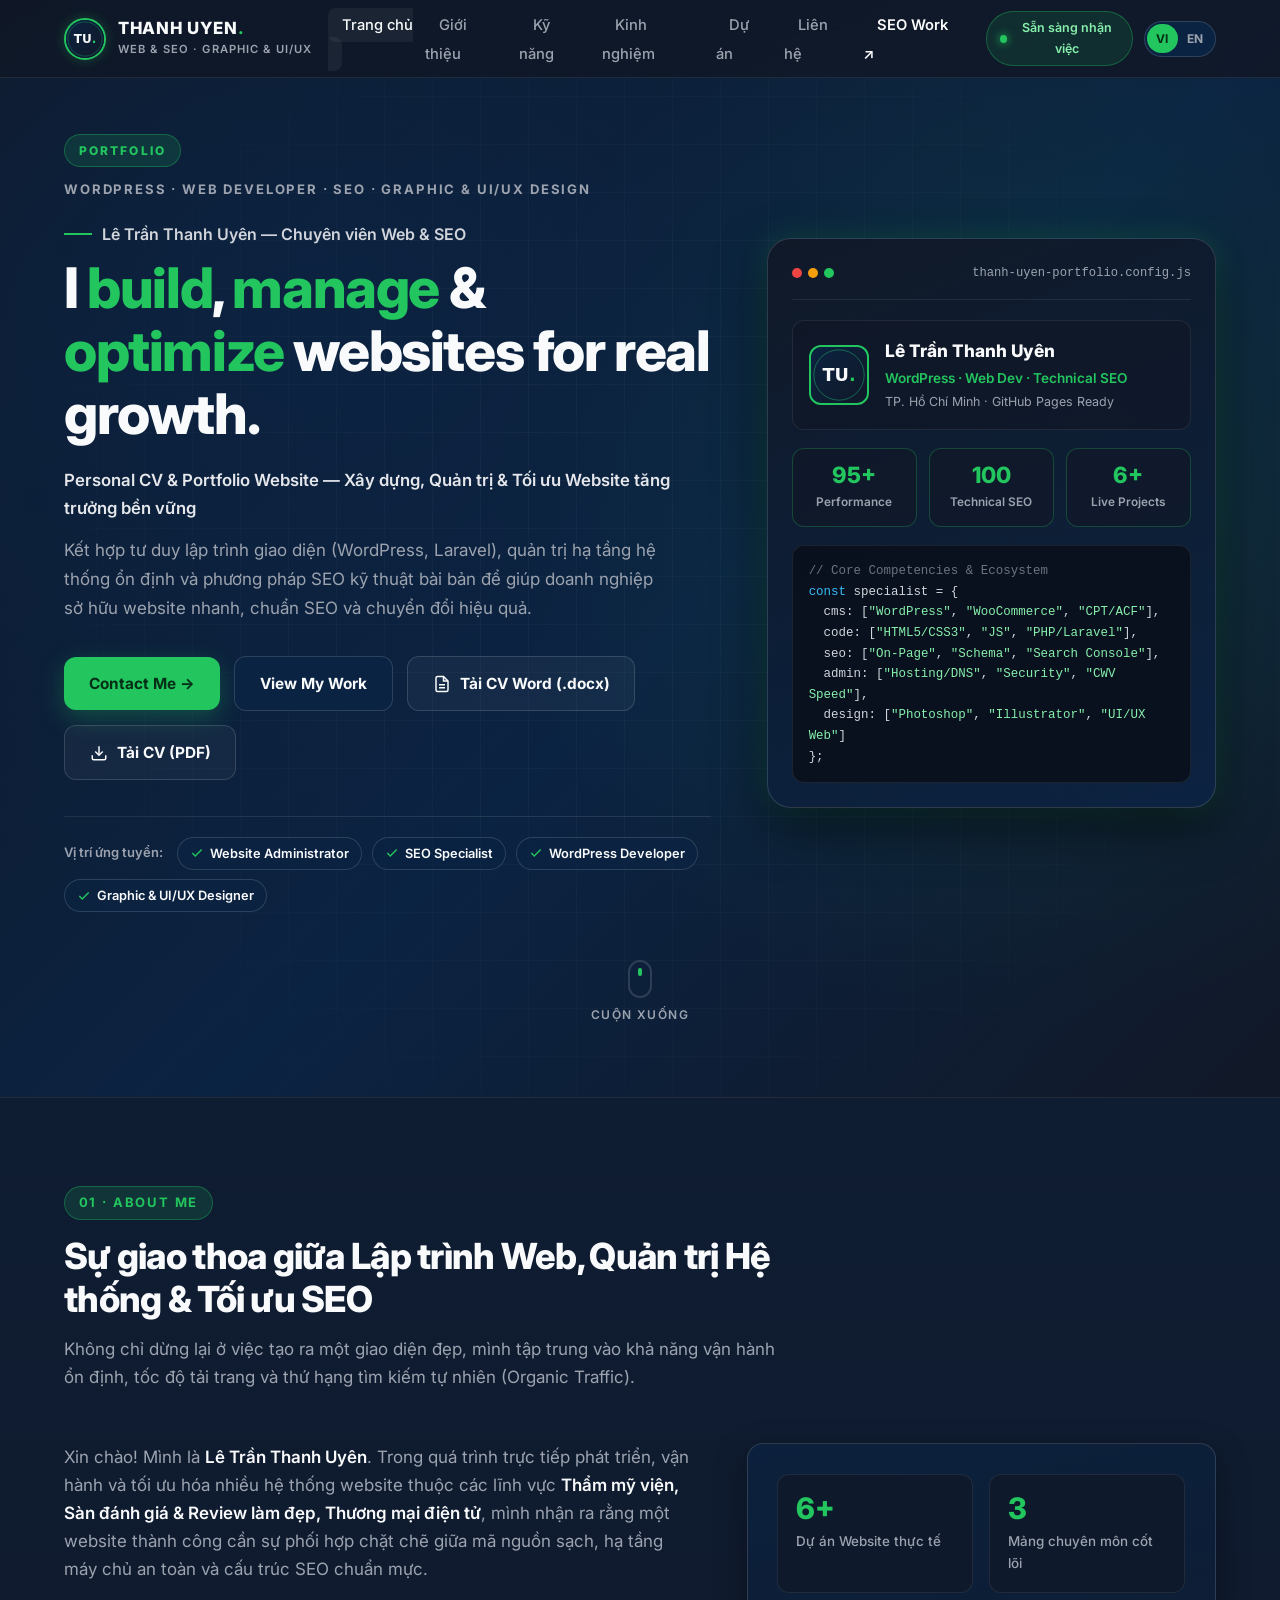
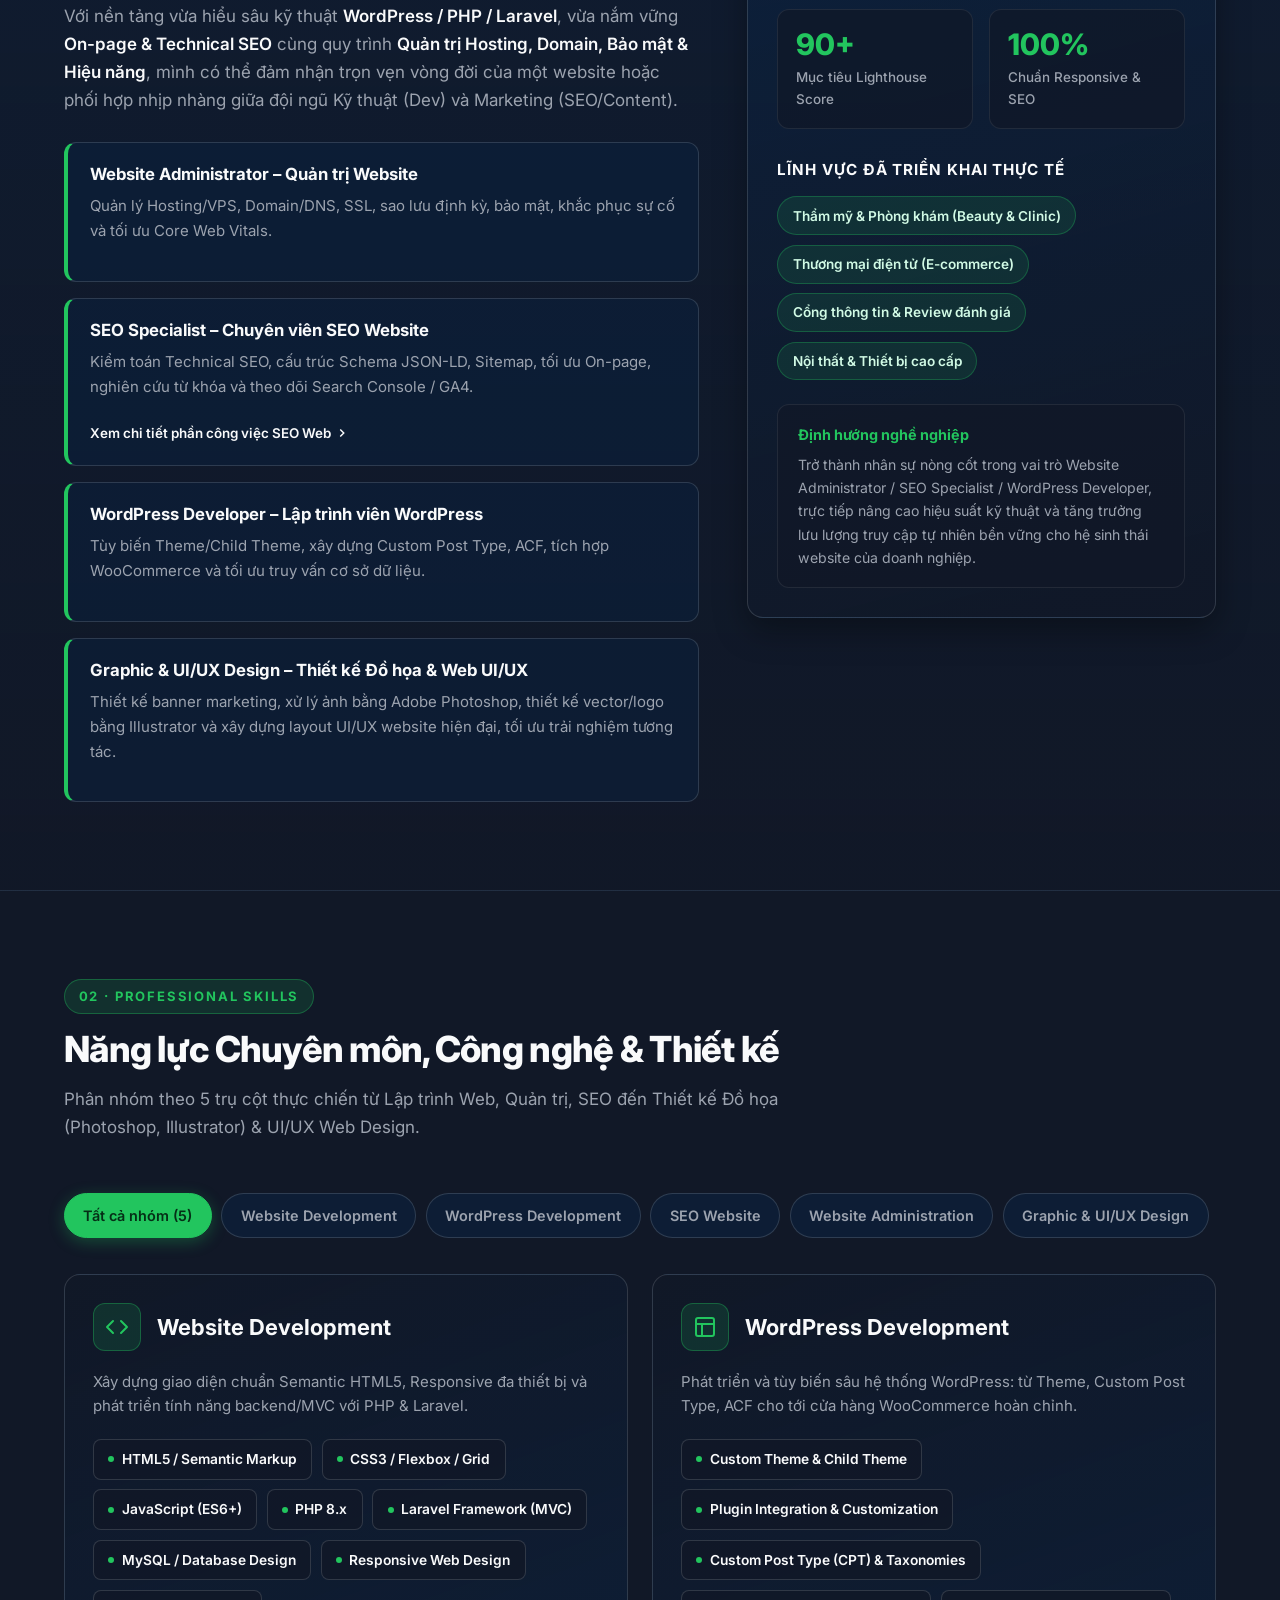
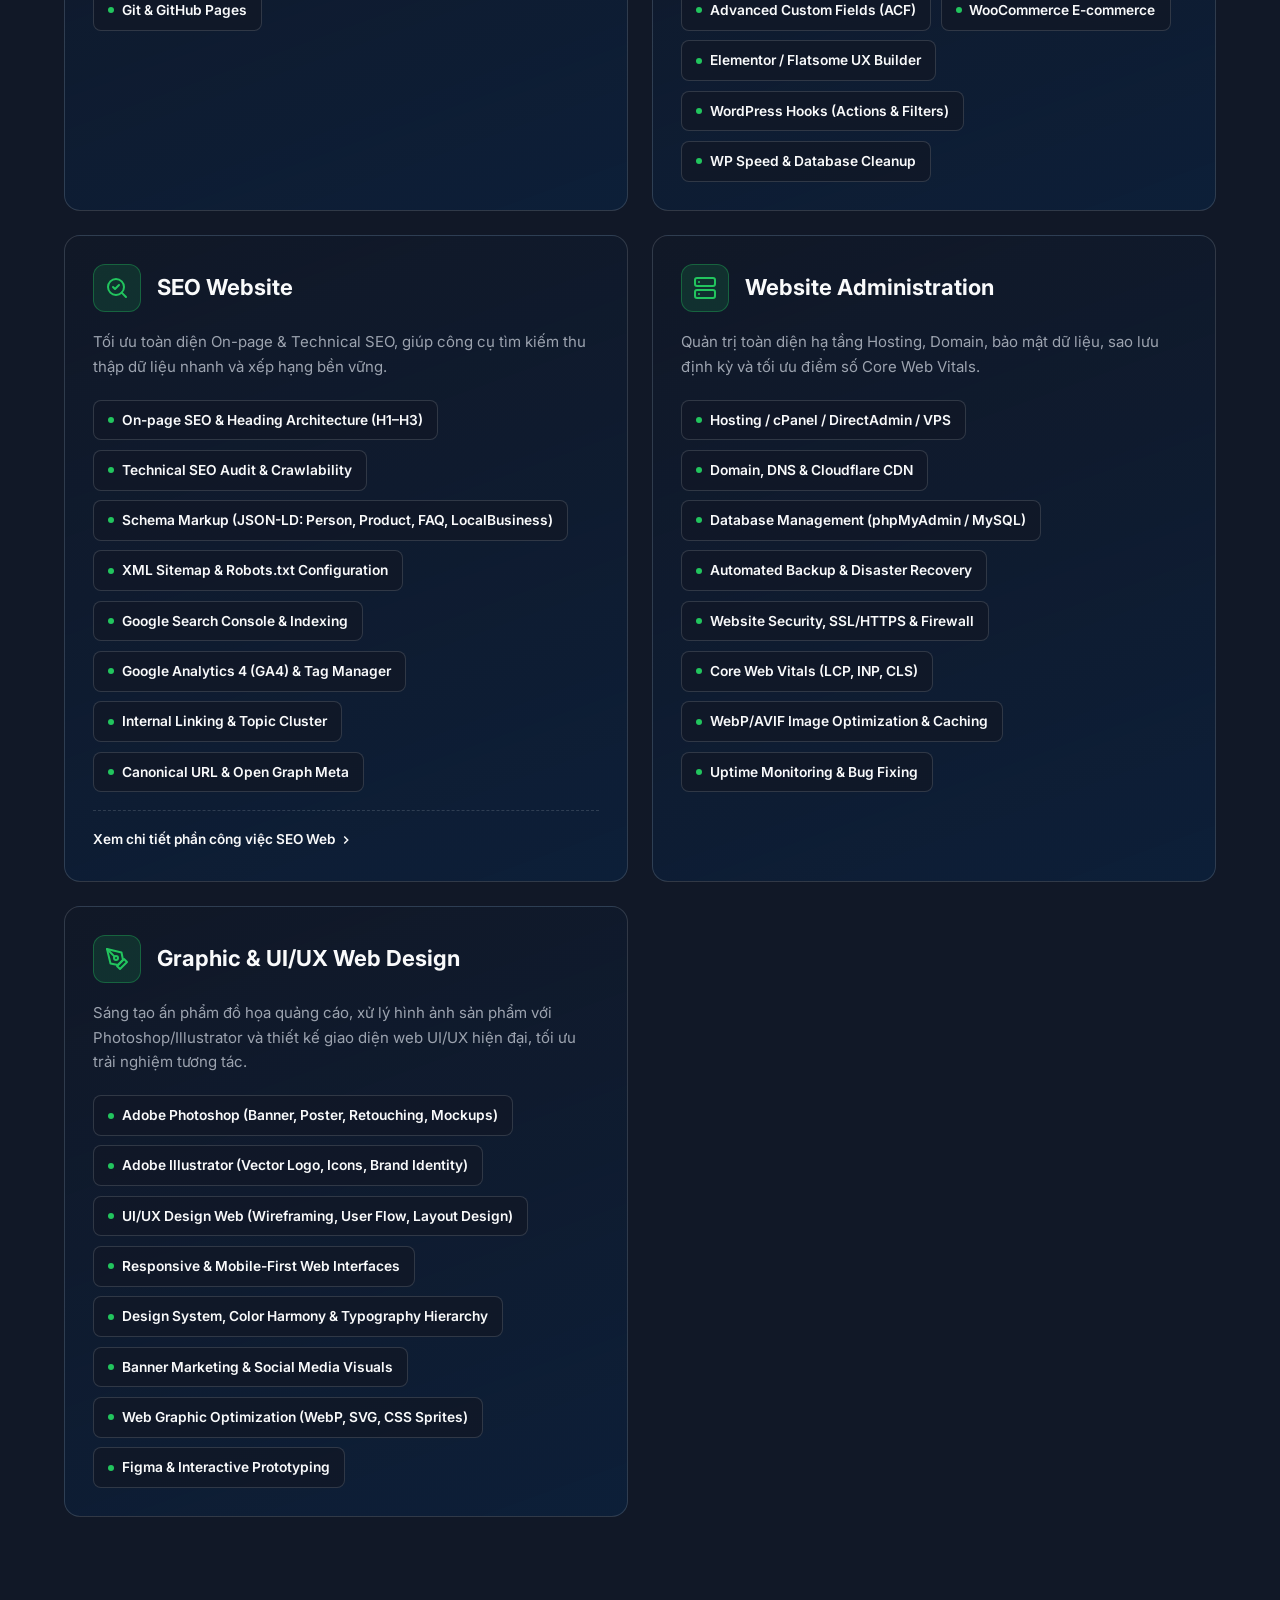
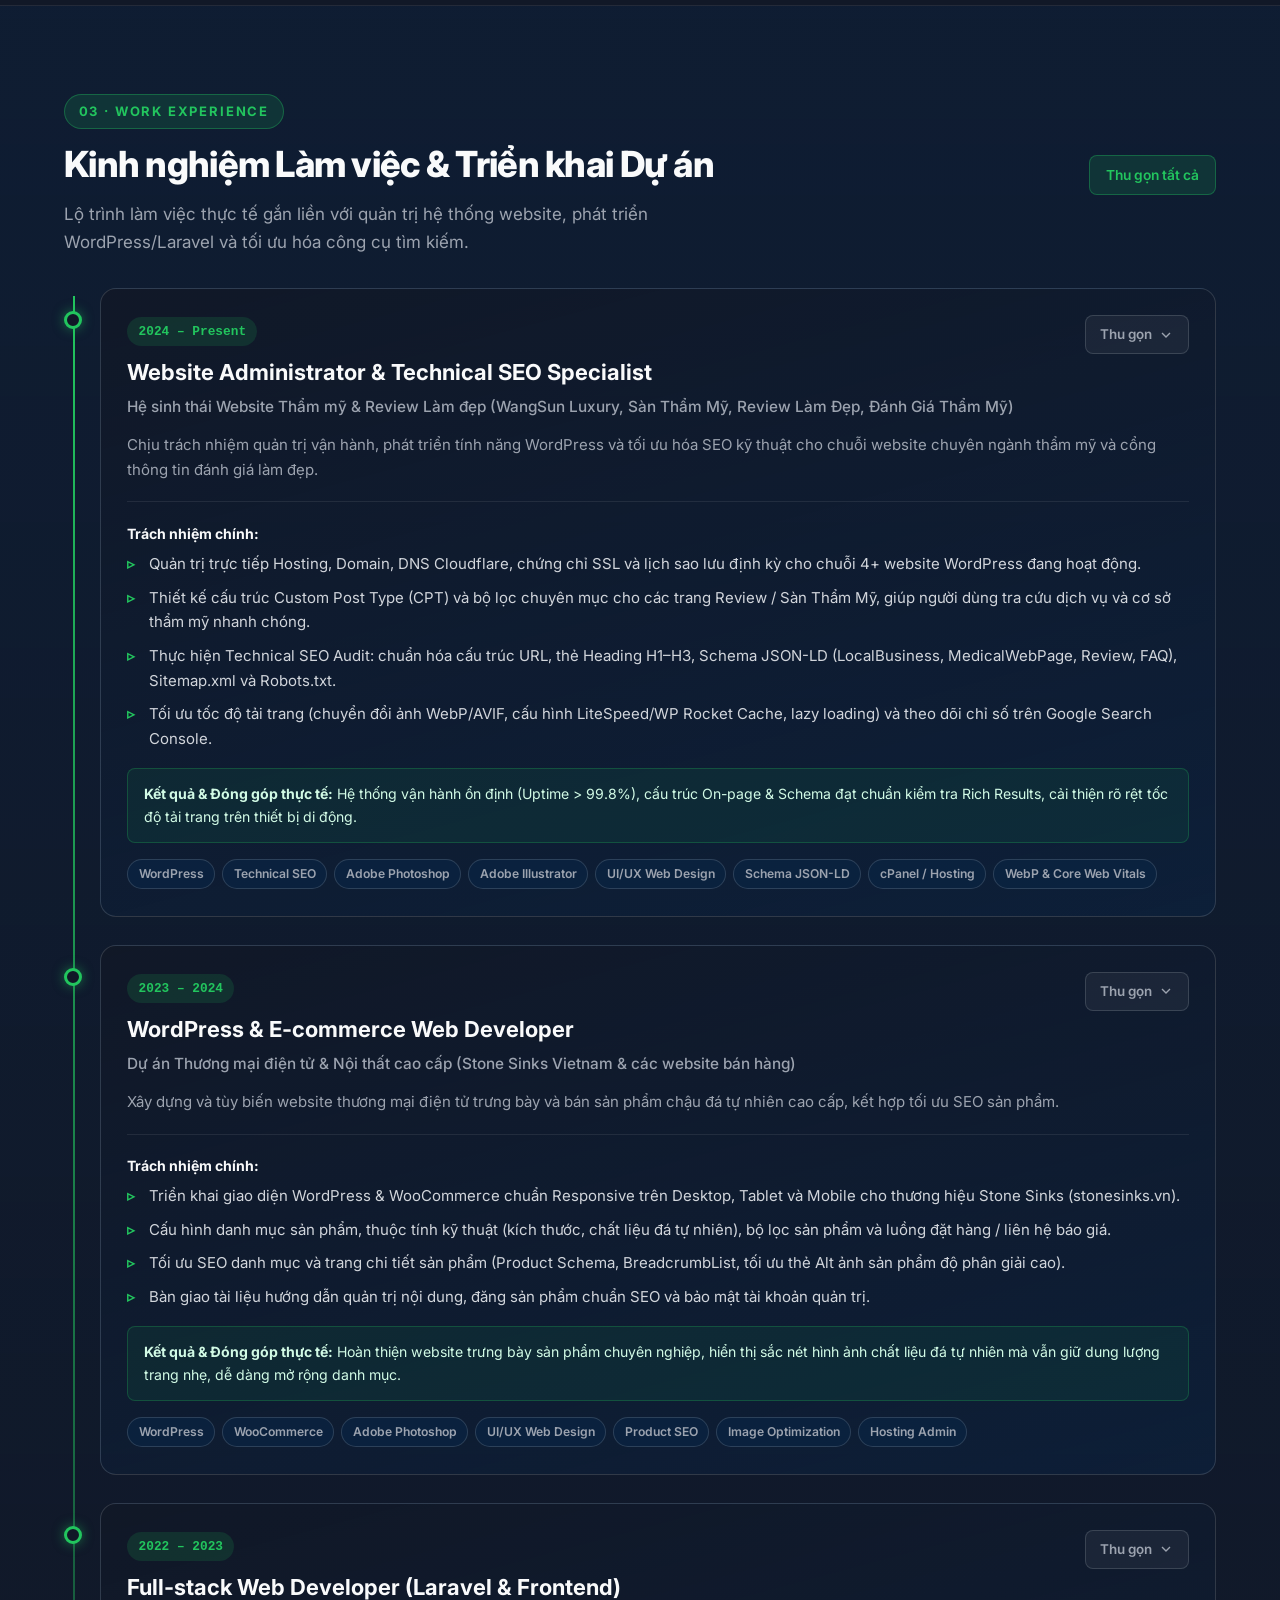
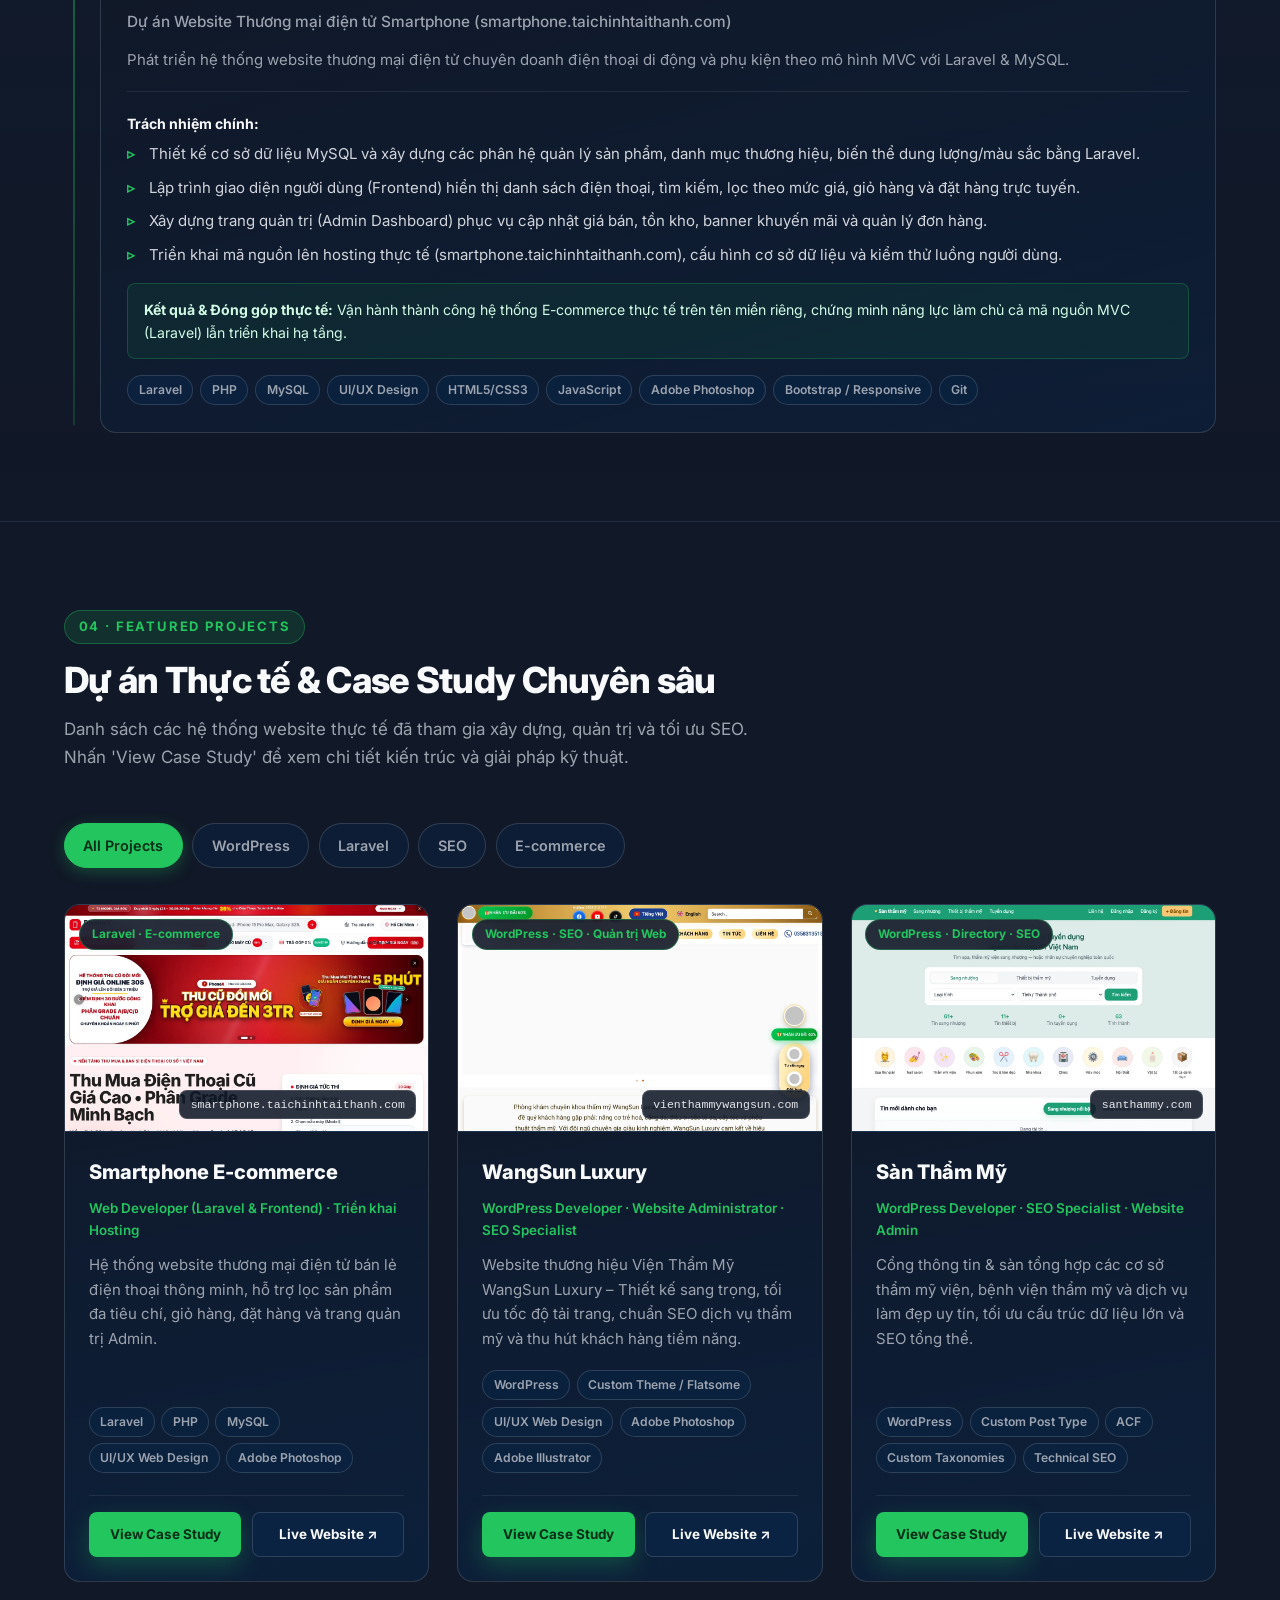
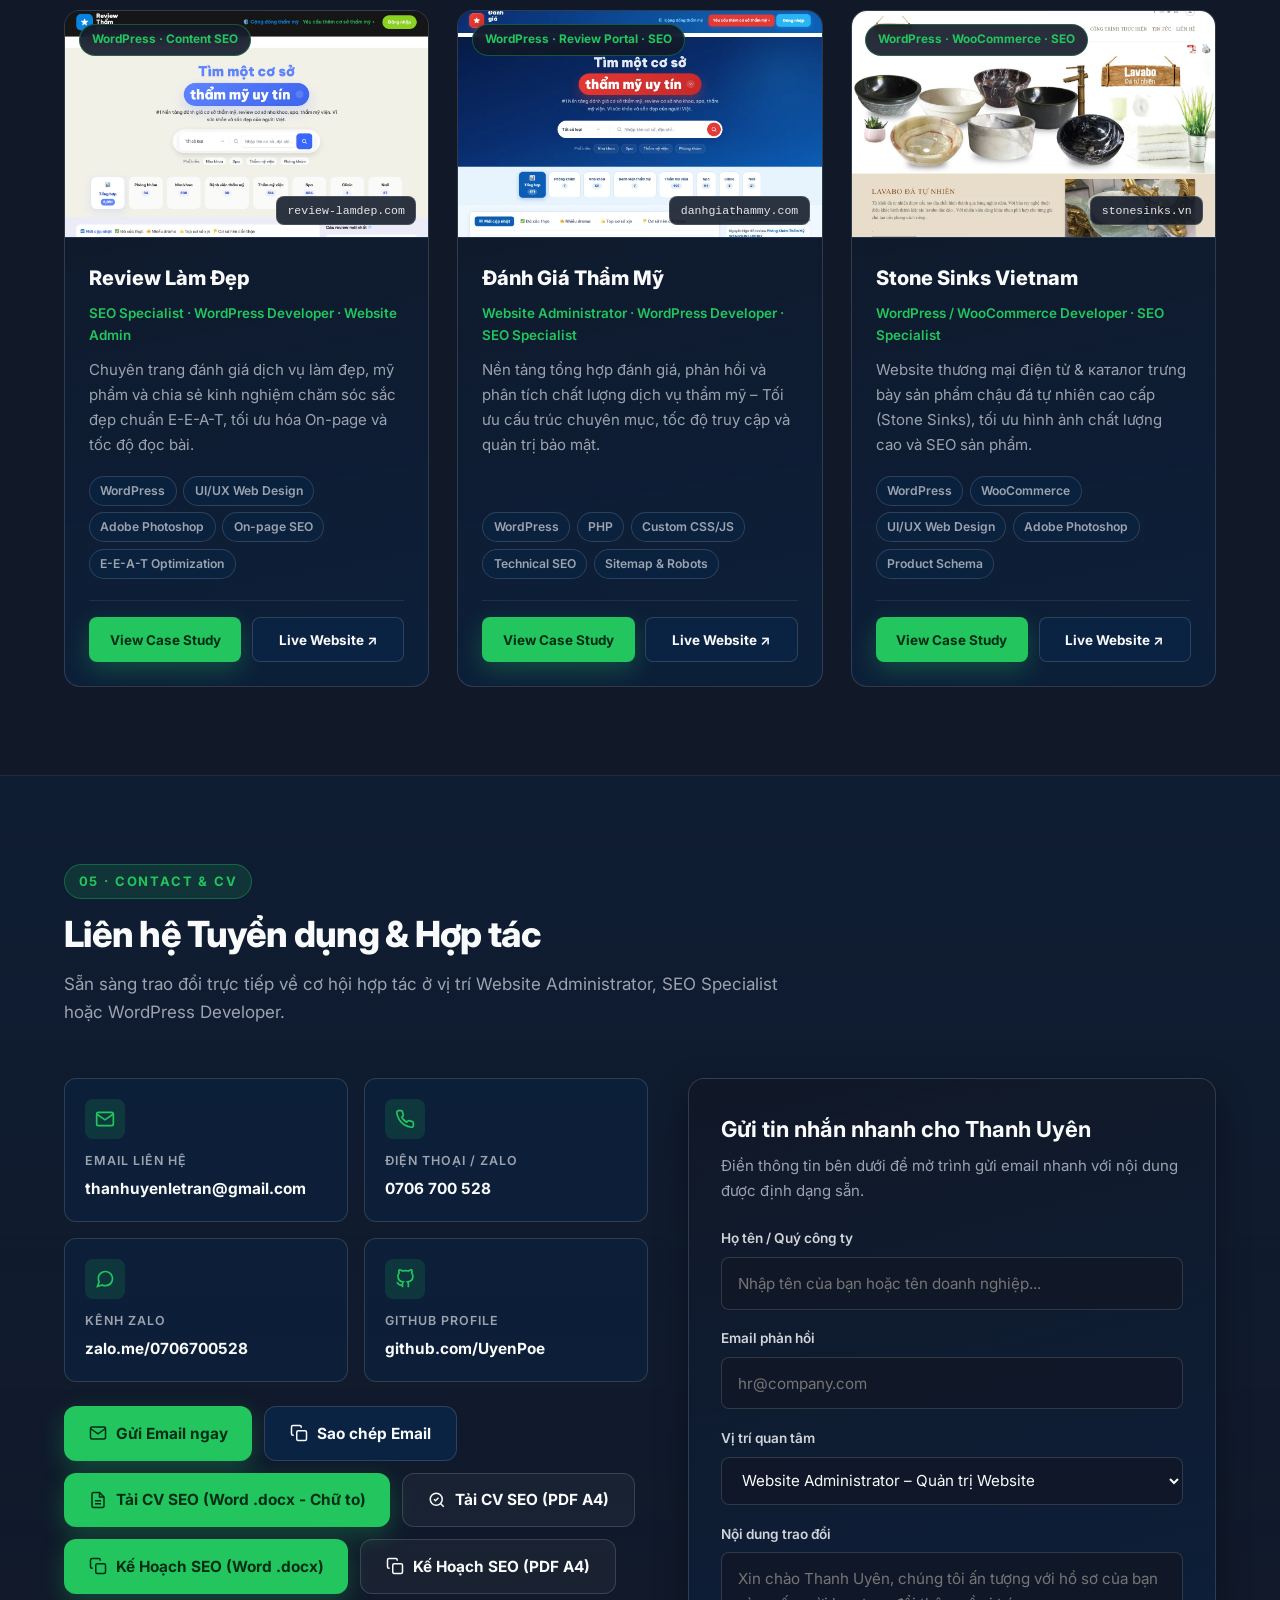
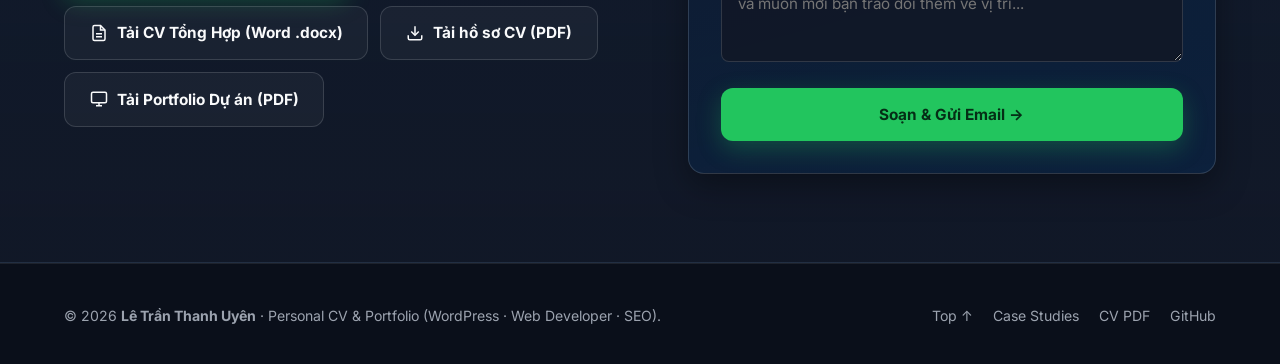
==== commit 4d20646e: "feat(docs): increase typography sizes and provide Microsoft Word (.docx) downloads" ====
--- a/index.html
+++ b/index.html
@@ -168,6 +168,10 @@
             <div class="hero-actions">
               <a href="#contact" class="btn btn-primary" data-i18n="hero.ctaContact">Contact Me →</a>
               <a href="#projects" class="btn btn-secondary" data-i18n="hero.ctaWork">View My Work</a>
+              <a href="assets/docs/CV-SEO-Specialist-Le-Tran-Thanh-Uyen.docx" download class="btn btn-outline" title="Tải CV file Word (.docx) chữ to rõ">
+                <svg width="18" height="18" viewBox="0 0 24 24" fill="none" stroke="currentColor" stroke-width="2" aria-hidden="true"><path d="M14 2H6a2 2 0 0 0-2 2v16a2 2 0 0 0 2 2h12a2 2 0 0 0 2-2V8z"></path><polyline points="14 2 14 8 20 8"></polyline><line x1="16" y1="13" x2="8" y2="13"></line><line x1="16" y1="17" x2="8" y2="17"></line></svg>
+                <span>Tải CV Word (.docx)</span>
+              </a>
               <a href="assets/docs/CV-Le-Tran-Thanh-Uyen.pdf" download class="btn btn-outline">
                 <svg width="18" height="18" viewBox="0 0 24 24" fill="none" stroke="currentColor" stroke-width="2" aria-hidden="true">
                   <path d="M21 15v4a2 2 0 0 1-2 2H5a2 2 0 0 1-2-2v-4"></path>
@@ -510,19 +514,34 @@
                 <span data-i18n="contact.btnCopyMail">Sao chép Email</span>
               </button>
 
+              <a href="assets/docs/CV-SEO-Specialist-Le-Tran-Thanh-Uyen.docx" download class="btn btn-primary" title="Tải CV SEO Specialist file Word (.docx) chữ to rõ">
+                <svg width="18" height="18" viewBox="0 0 24 24" fill="none" stroke="currentColor" stroke-width="2" aria-hidden="true"><path d="M14 2H6a2 2 0 0 0-2 2v16a2 2 0 0 0 2 2h12a2 2 0 0 0 2-2V8z"></path><polyline points="14 2 14 8 20 8"></polyline><line x1="16" y1="13" x2="8" y2="13"></line><line x1="16" y1="17" x2="8" y2="17"></line></svg>
+                <span>Tải CV SEO (Word .docx - Chữ to)</span>
+              </a>
+
+              <a href="assets/docs/CV-SEO-Specialist-Le-Tran-Thanh-Uyen.pdf" download class="btn btn-outline" title="Tải CV SEO Specialist PDF">
+                <svg width="18" height="18" viewBox="0 0 24 24" fill="none" stroke="currentColor" stroke-width="2" aria-hidden="true"><circle cx="11" cy="11" r="8"></circle><line x1="21" y1="21" x2="16.65" y2="16.65"></line><polyline points="8 11 10 13 14 9"></polyline></svg>
+                <span>Tải CV SEO (PDF A4)</span>
+              </a>
+
+              <a href="assets/docs/Ke-Hoach-Cong-Viec-SEO-Le-Tran-Thanh-Uyen.docx" download class="btn btn-primary" title="Tải Kế hoạch SEO file Word (.docx)">
+                <svg width="18" height="18" viewBox="0 0 24 24" fill="none" stroke="currentColor" stroke-width="2" aria-hidden="true"><rect x="9" y="9" width="13" height="13" rx="2" ry="2"></rect><path d="M5 15H4a2 2 0 0 1-2-2V4a2 2 0 0 1 2-2h9a2 2 0 0 1 2 2v1"></path></svg>
+                <span>Kế Hoạch SEO (Word .docx)</span>
+              </a>
+
+              <a href="assets/docs/Ke-Hoach-Cong-Viec-SEO-Le-Tran-Thanh-Uyen.pdf" download class="btn btn-outline" title="Tải Kế hoạch SEO PDF">
+                <svg width="18" height="18" viewBox="0 0 24 24" fill="none" stroke="currentColor" stroke-width="2" aria-hidden="true"><rect x="9" y="9" width="13" height="13" rx="2" ry="2"></rect><path d="M5 15H4a2 2 0 0 1-2-2V4a2 2 0 0 1 2-2h9a2 2 0 0 1 2 2v1"></path></svg>
+                <span>Kế Hoạch SEO (PDF A4)</span>
+              </a>
+
+              <a href="assets/docs/CV-Le-Tran-Thanh-Uyen.docx" download class="btn btn-outline" title="Tải CV Tổng hợp file Word (.docx)">
+                <svg width="18" height="18" viewBox="0 0 24 24" fill="none" stroke="currentColor" stroke-width="2" aria-hidden="true"><path d="M14 2H6a2 2 0 0 0-2 2v16a2 2 0 0 0 2 2h12a2 2 0 0 0 2-2V8z"></path><polyline points="14 2 14 8 20 8"></polyline><line x1="16" y1="13" x2="8" y2="13"></line><line x1="16" y1="17" x2="8" y2="17"></line></svg>
+                <span>Tải CV Tổng Hợp (Word .docx)</span>
+              </a>
+
               <a href="assets/docs/CV-Le-Tran-Thanh-Uyen.pdf" download class="btn btn-outline">
                 <svg width="18" height="18" viewBox="0 0 24 24" fill="none" stroke="currentColor" stroke-width="2" aria-hidden="true"><path d="M21 15v4a2 2 0 0 1-2 2H5a2 2 0 0 1-2-2v-4"></path><polyline points="7 10 12 15 17 10"></polyline><line x1="12" y1="15" x2="12" y2="3"></line></svg>
-                <span data-i18n="contact.btnDownloadCv">Tải hồ sơ CV (PDF)</span>
-              </a>
-
-              <a href="assets/docs/CV-SEO-Specialist-Le-Tran-Thanh-Uyen.pdf" download class="btn btn-outline">
-                <svg width="18" height="18" viewBox="0 0 24 24" fill="none" stroke="currentColor" stroke-width="2" aria-hidden="true"><circle cx="11" cy="11" r="8"></circle><line x1="21" y1="21" x2="16.65" y2="16.65"></line><polyline points="8 11 10 13 14 9"></polyline></svg>
-                <span>Tải CV SEO Specialist (PDF)</span>
-              </a>
-
-              <a href="assets/docs/Ke-Hoach-Cong-Viec-SEO-Le-Tran-Thanh-Uyen.pdf" download class="btn btn-outline">
-                <svg width="18" height="18" viewBox="0 0 24 24" fill="none" stroke="currentColor" stroke-width="2" aria-hidden="true"><rect x="9" y="9" width="13" height="13" rx="2" ry="2"></rect><path d="M5 15H4a2 2 0 0 1-2-2V4a2 2 0 0 1 2-2h9a2 2 0 0 1 2 2v1"></path></svg>
-                <span>Tải Kế Hoạch SEO (PDF)</span>
+                <span data-i18n="contact.btnDownloadCv">Tải CV Tổng Hợp (PDF)</span>
               </a>
 
               <a href="assets/docs/Portfolio-Le-Tran-Thanh-Uyen.pdf" download class="btn btn-outline">
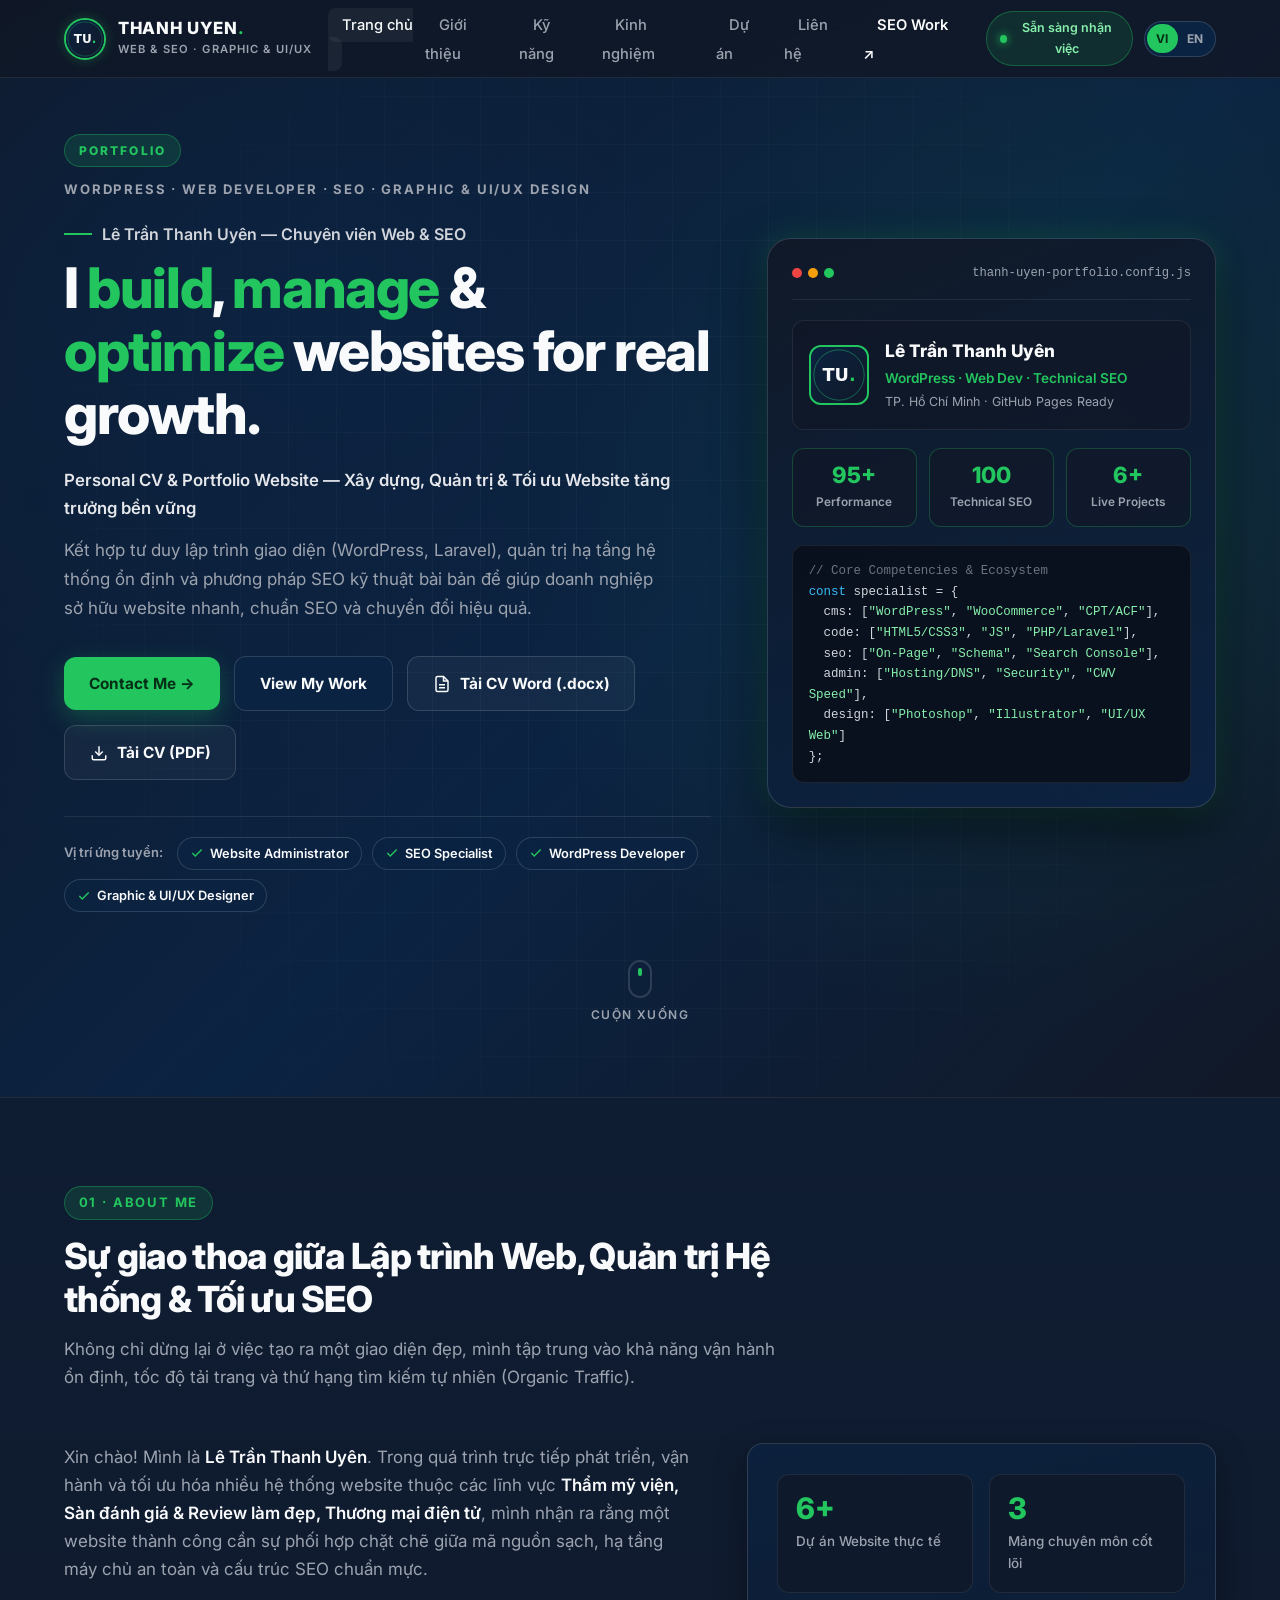
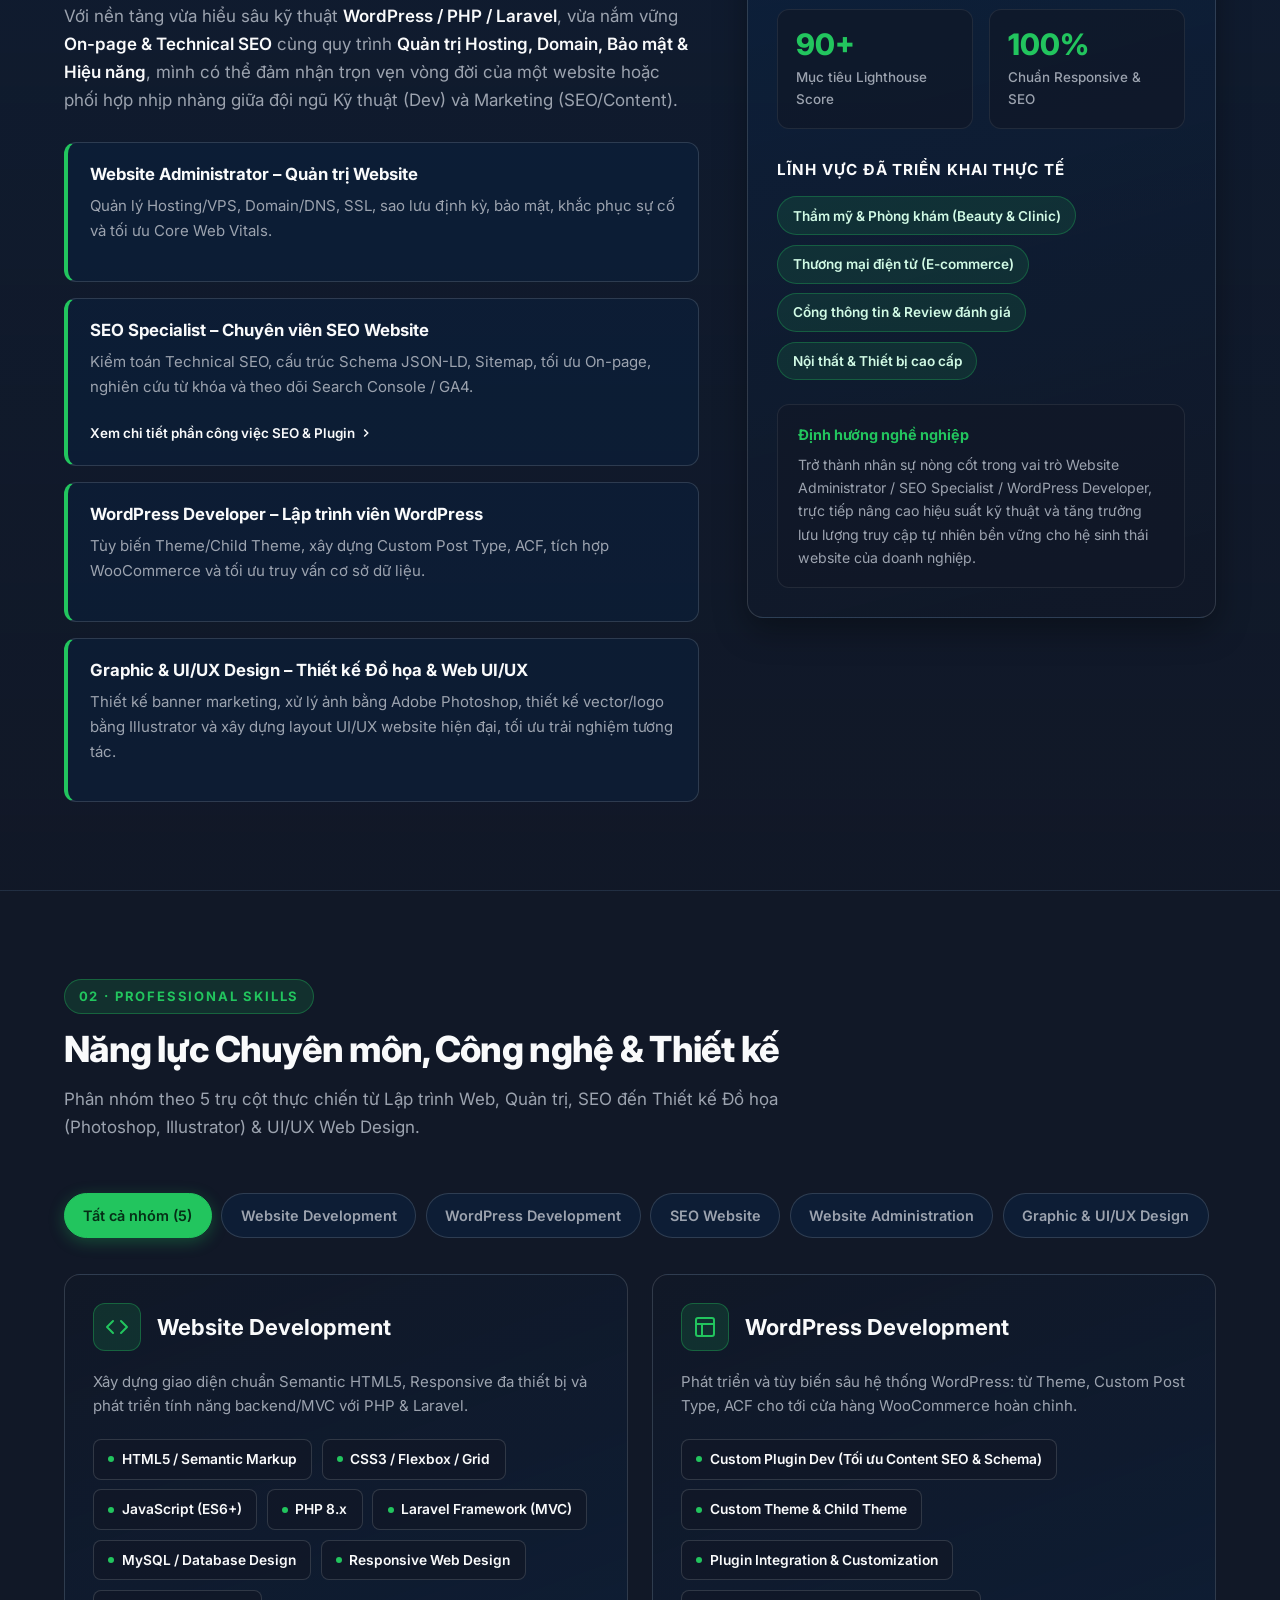
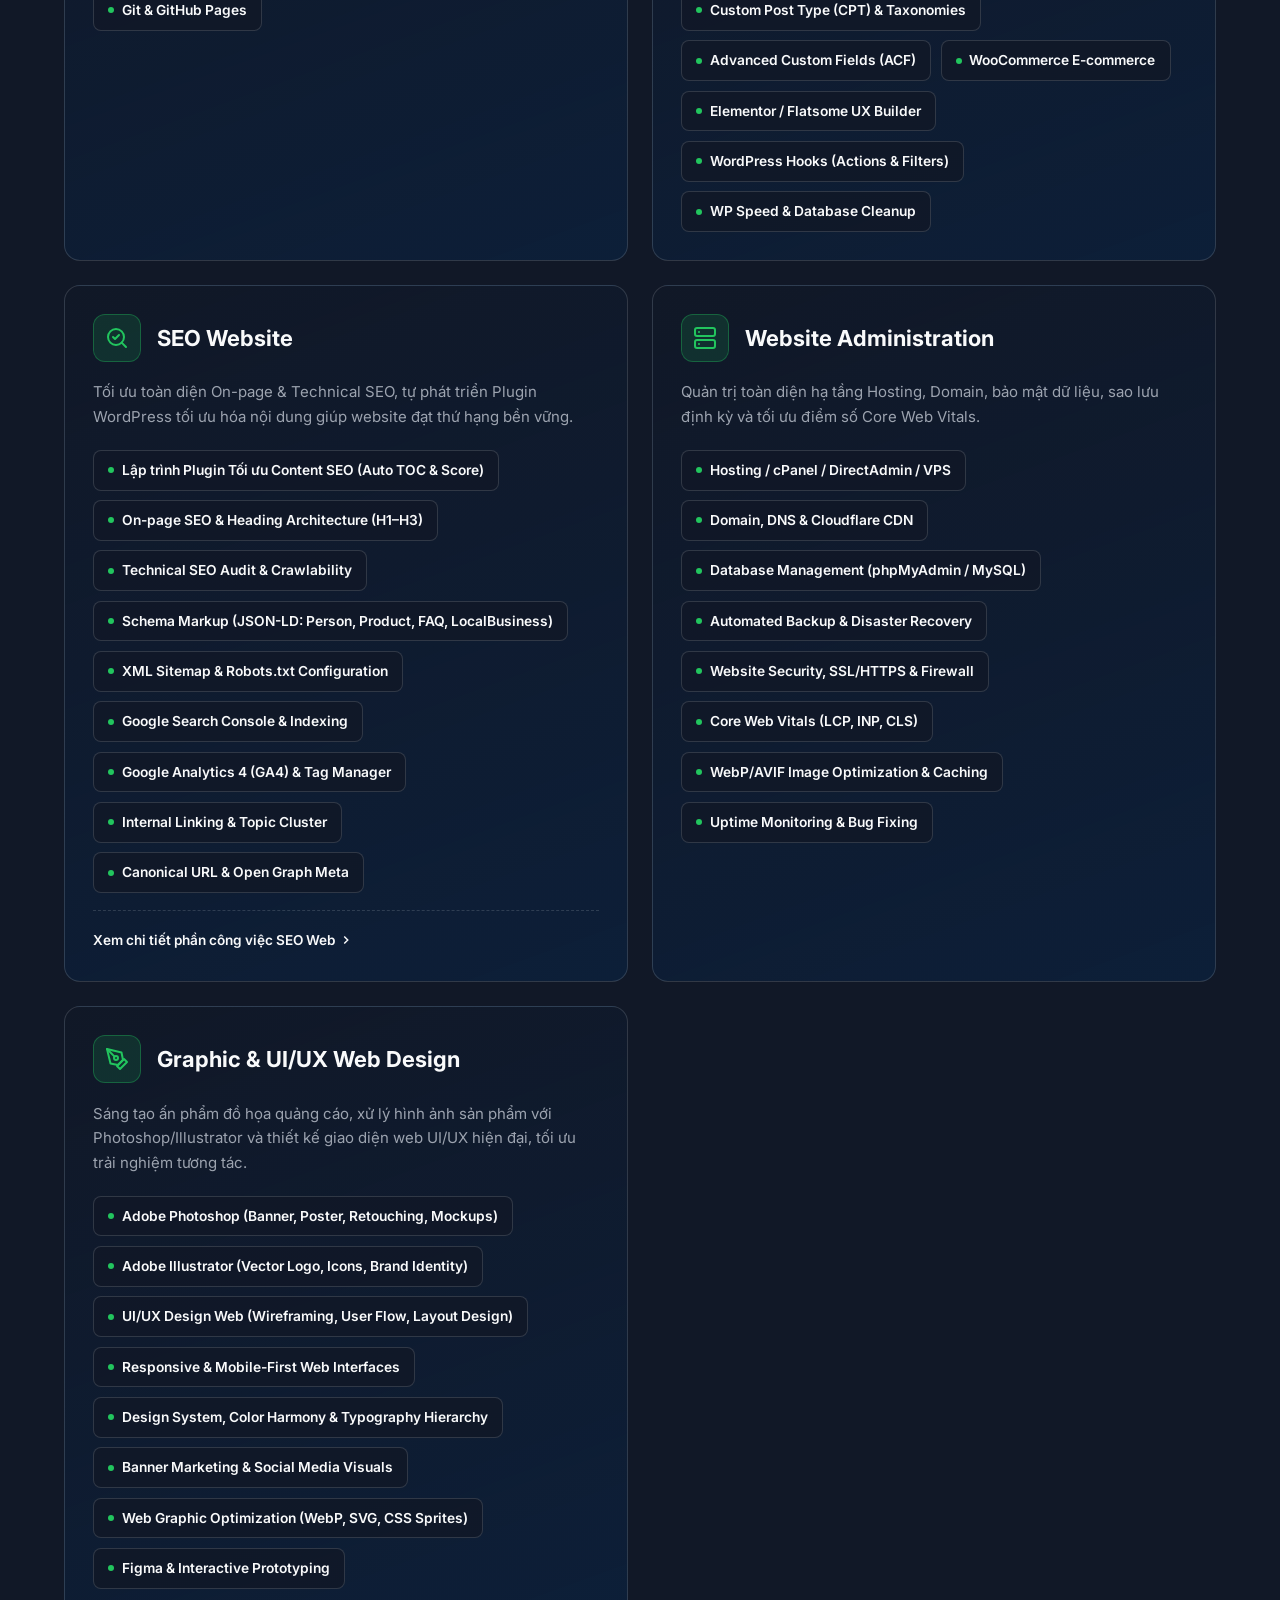
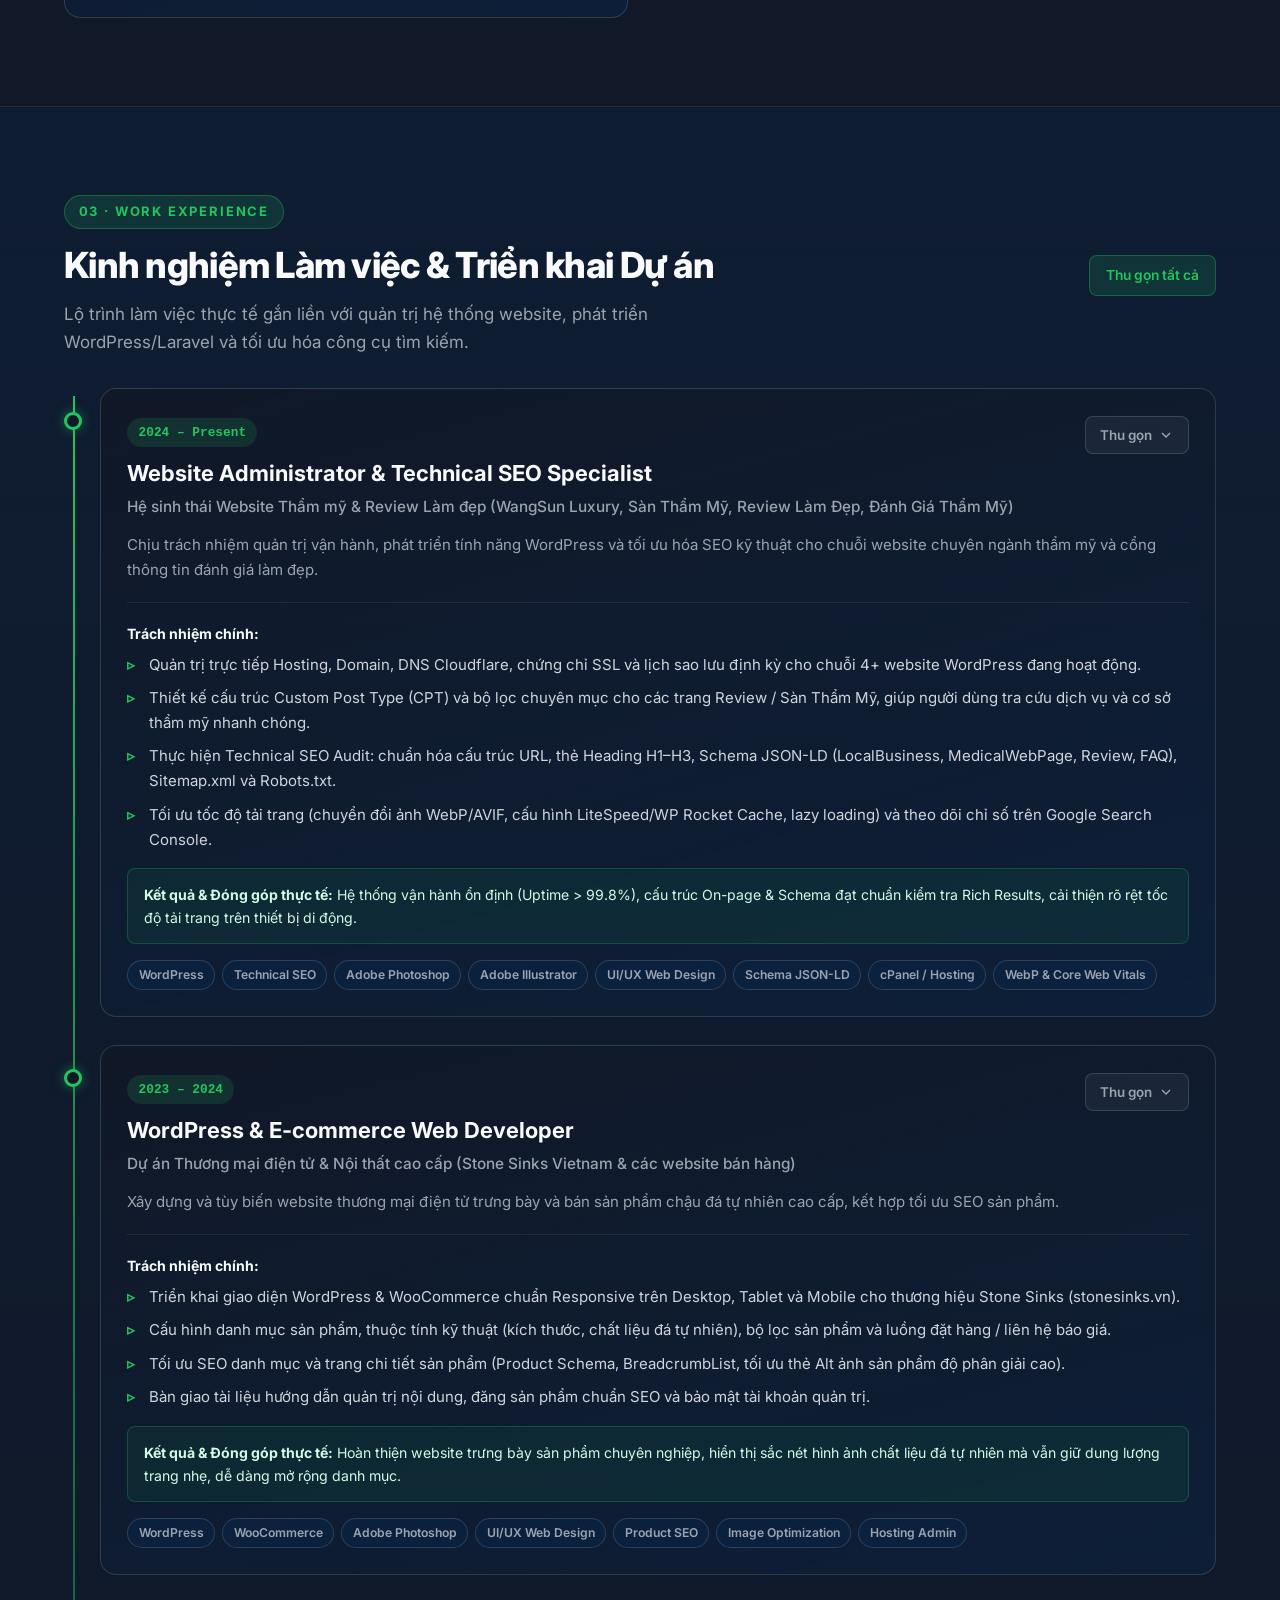
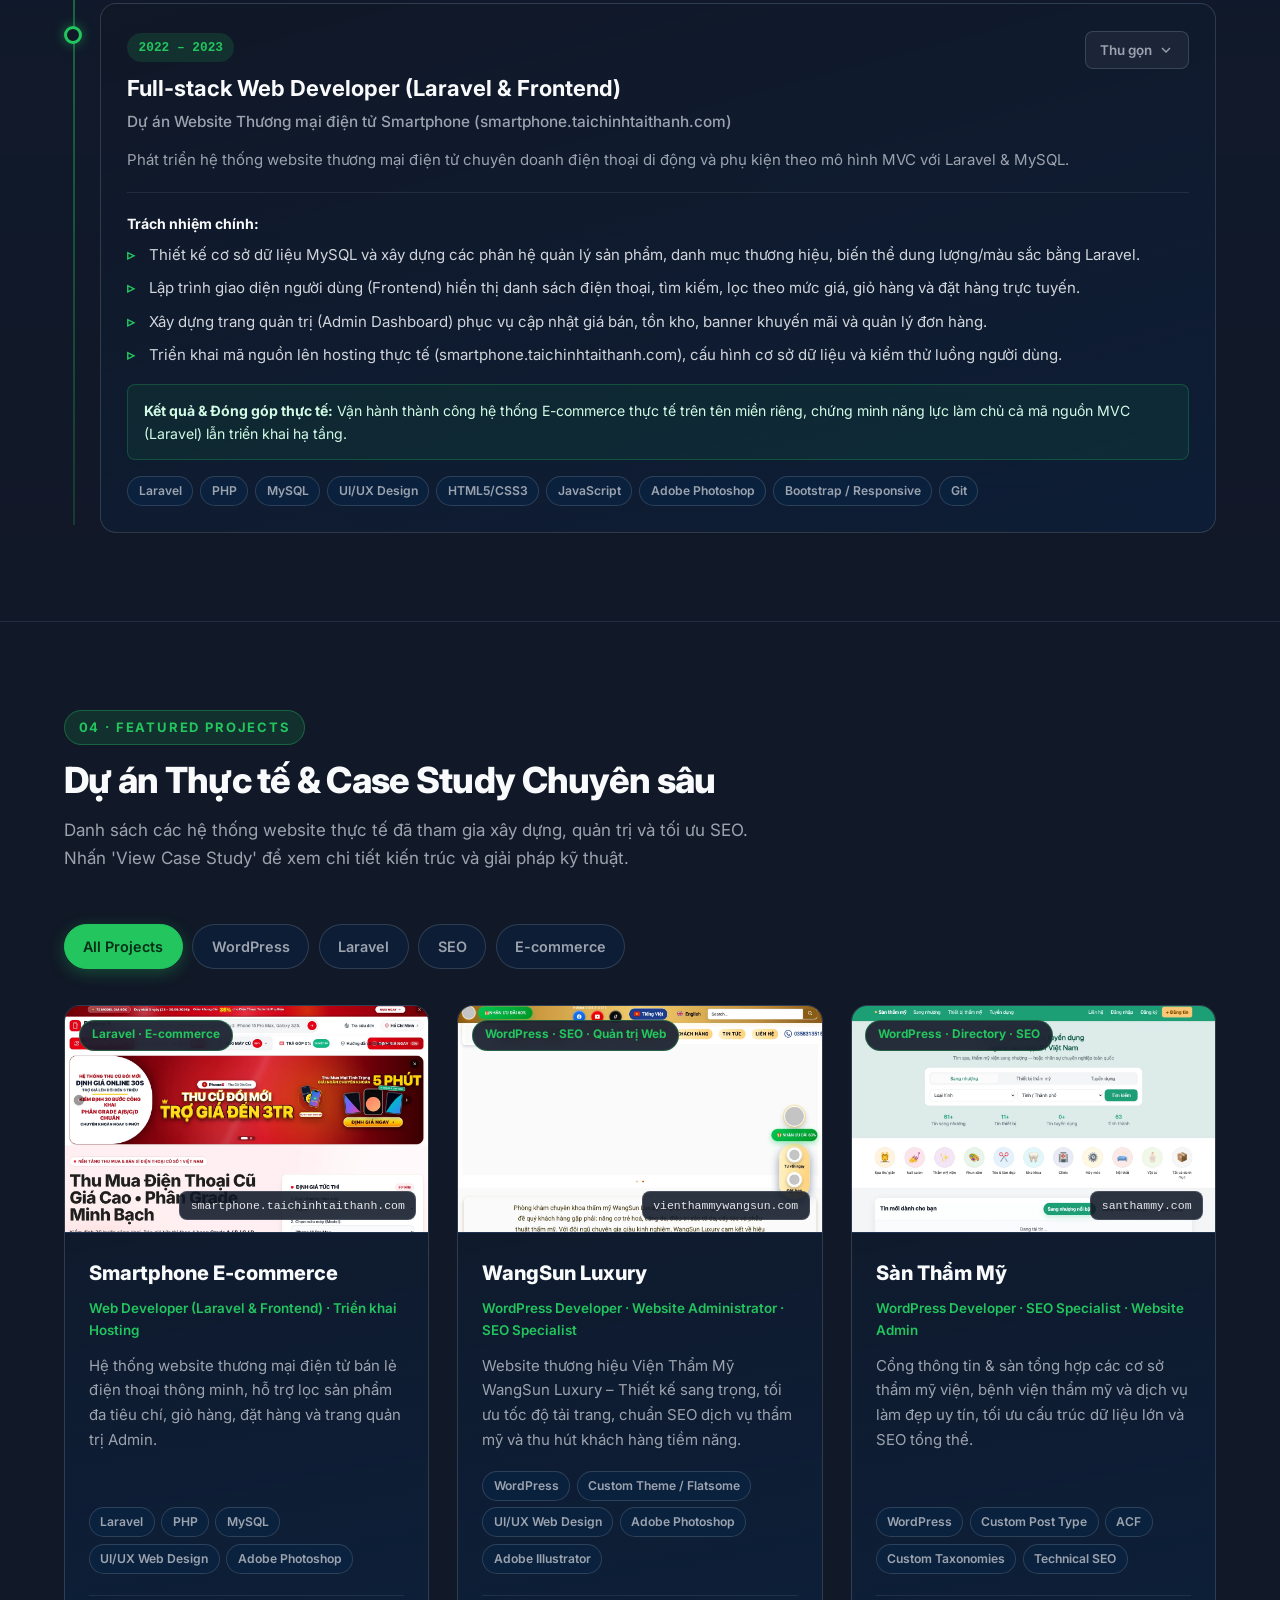
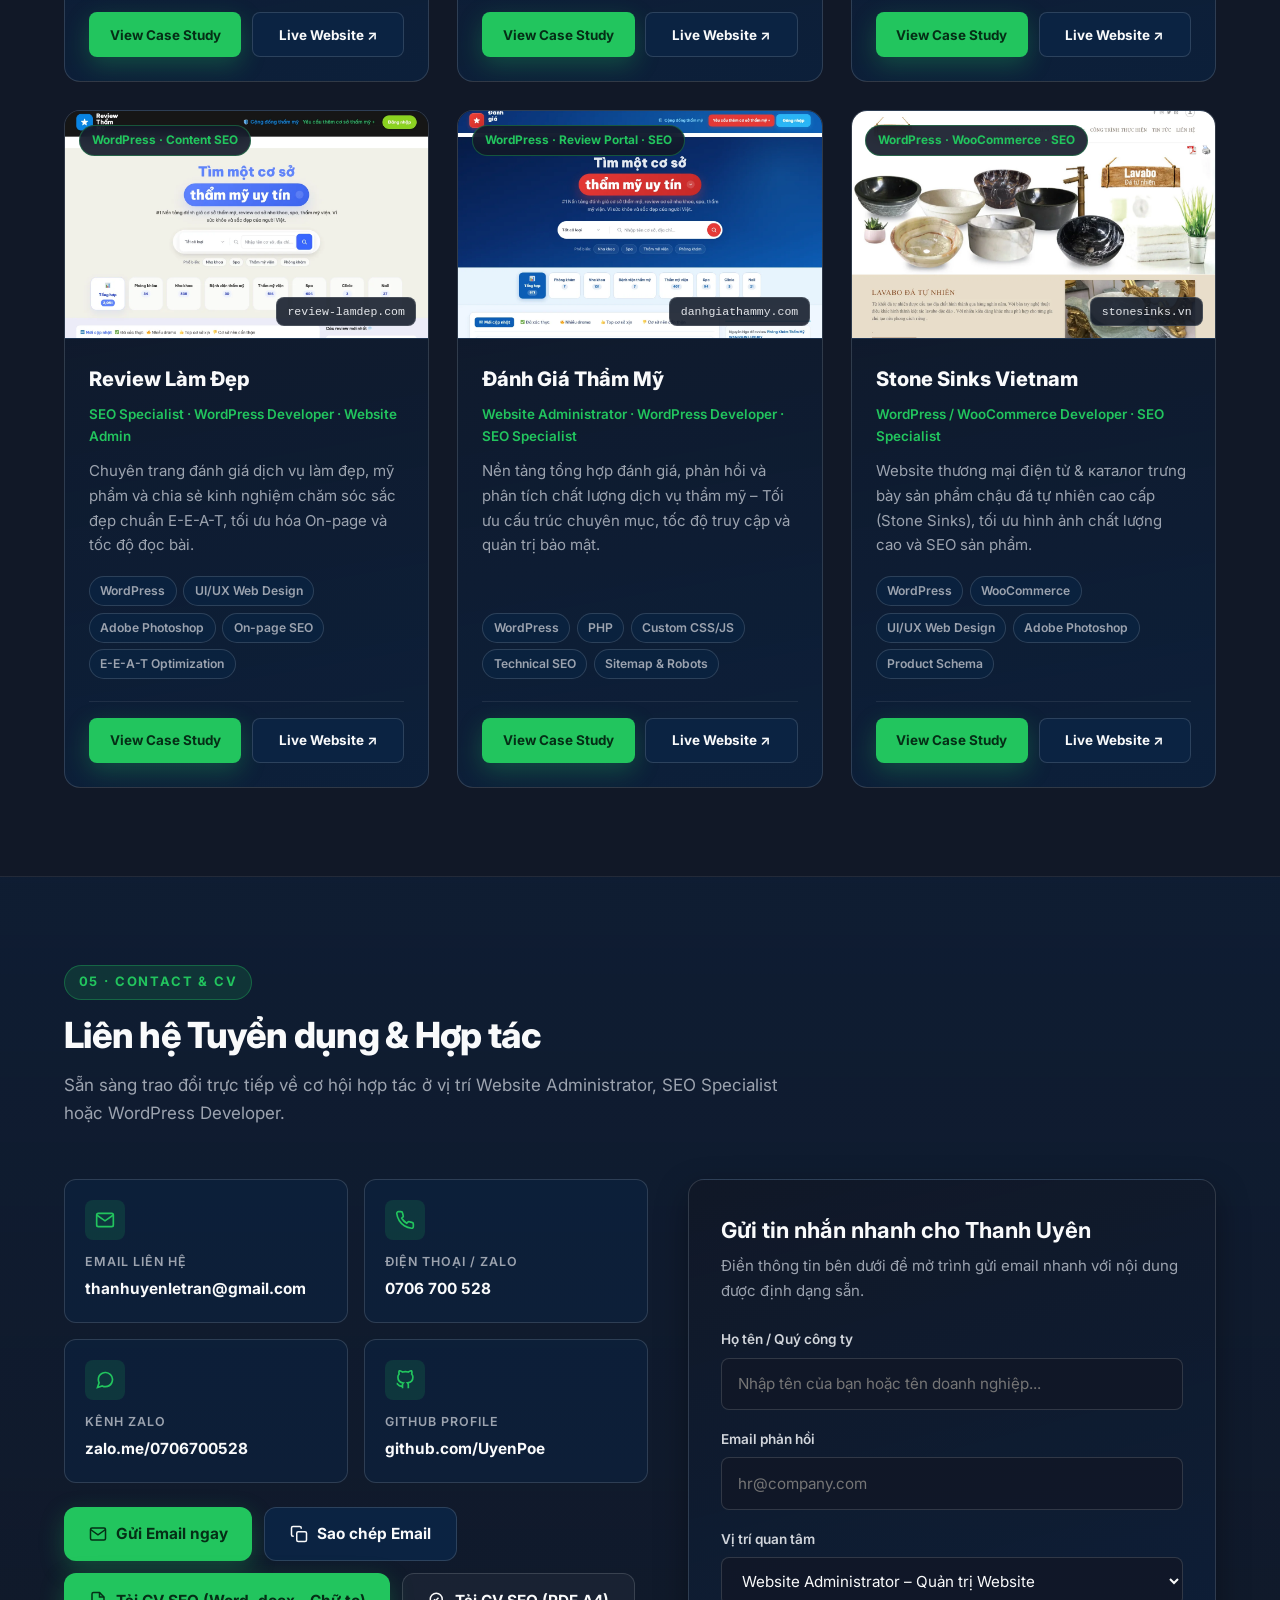
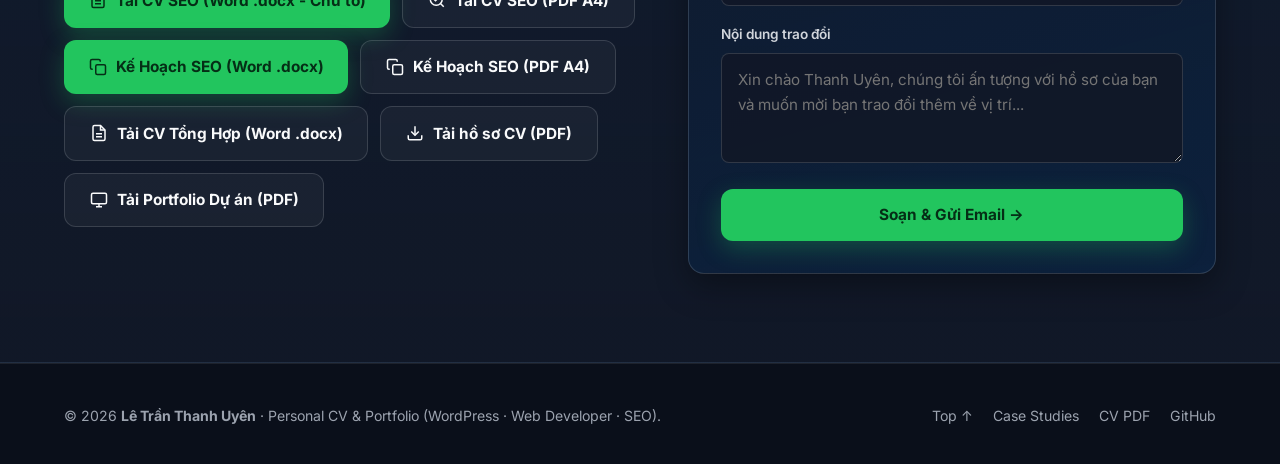
==== commit 615e2b43: "feat(seo): add custom WordPress Content SEO optimization plugin feature across website, PDFs, and Wo" ====
--- a/index.html
+++ b/index.html
@@ -301,11 +301,11 @@
               <div class="pillar-card">
                 <h3 class="pillar-title" data-i18n="about.pillar2Title">SEO Specialist – Chuyên viên SEO Website</h3>
                 <p class="pillar-desc" data-i18n="about.pillar2Desc">
-                  Kiểm toán Technical SEO, cấu trúc Schema JSON-LD, Sitemap, tối ưu On-page, nghiên cứu từ khóa và theo dõi Search Console / GA4.
+                  Kiểm toán Technical SEO, cấu trúc Schema JSON-LD, tự lập trình Plugin tối ưu Content SEO (Auto TOC &amp; Score), nghiên cứu từ khóa và đo lường Search Console / GA4.
                 </p>
                 <div style="margin-top:0.45rem;">
                   <a href="seo-specialist.html" class="inline-link" style="font-size:0.84rem;color:var(--accent-green);font-weight:600;display:inline-flex;align-items:center;gap:4px;">
-                    <span>Xem chi tiết phần công việc SEO Web</span>
+                    <span>Xem chi tiết phần công việc SEO &amp; Plugin</span>
                     <svg width="14" height="14" viewBox="0 0 24 24" fill="none" stroke="currentColor" stroke-width="2.5"><polyline points="9 18 15 12 9 6"></polyline></svg>
                   </a>
                 </div>
@@ -313,7 +313,7 @@
               <div class="pillar-card">
                 <h3 class="pillar-title" data-i18n="about.pillar3Title">WordPress Developer – Lập trình viên WordPress</h3>
                 <p class="pillar-desc" data-i18n="about.pillar3Desc">
-                  Tùy biến Theme/Child Theme, xây dựng Custom Post Type, ACF, tích hợp WooCommerce và tối ưu truy vấn cơ sở dữ liệu.
+                  Lập trình Custom Plugin (tối ưu hóa Content SEO &amp; Schema), tùy biến Theme, Custom Post Type, ACF, tích hợp WooCommerce và tối ưu cơ sở dữ liệu.
                 </p>
               </div>
               <div class="pillar-card">
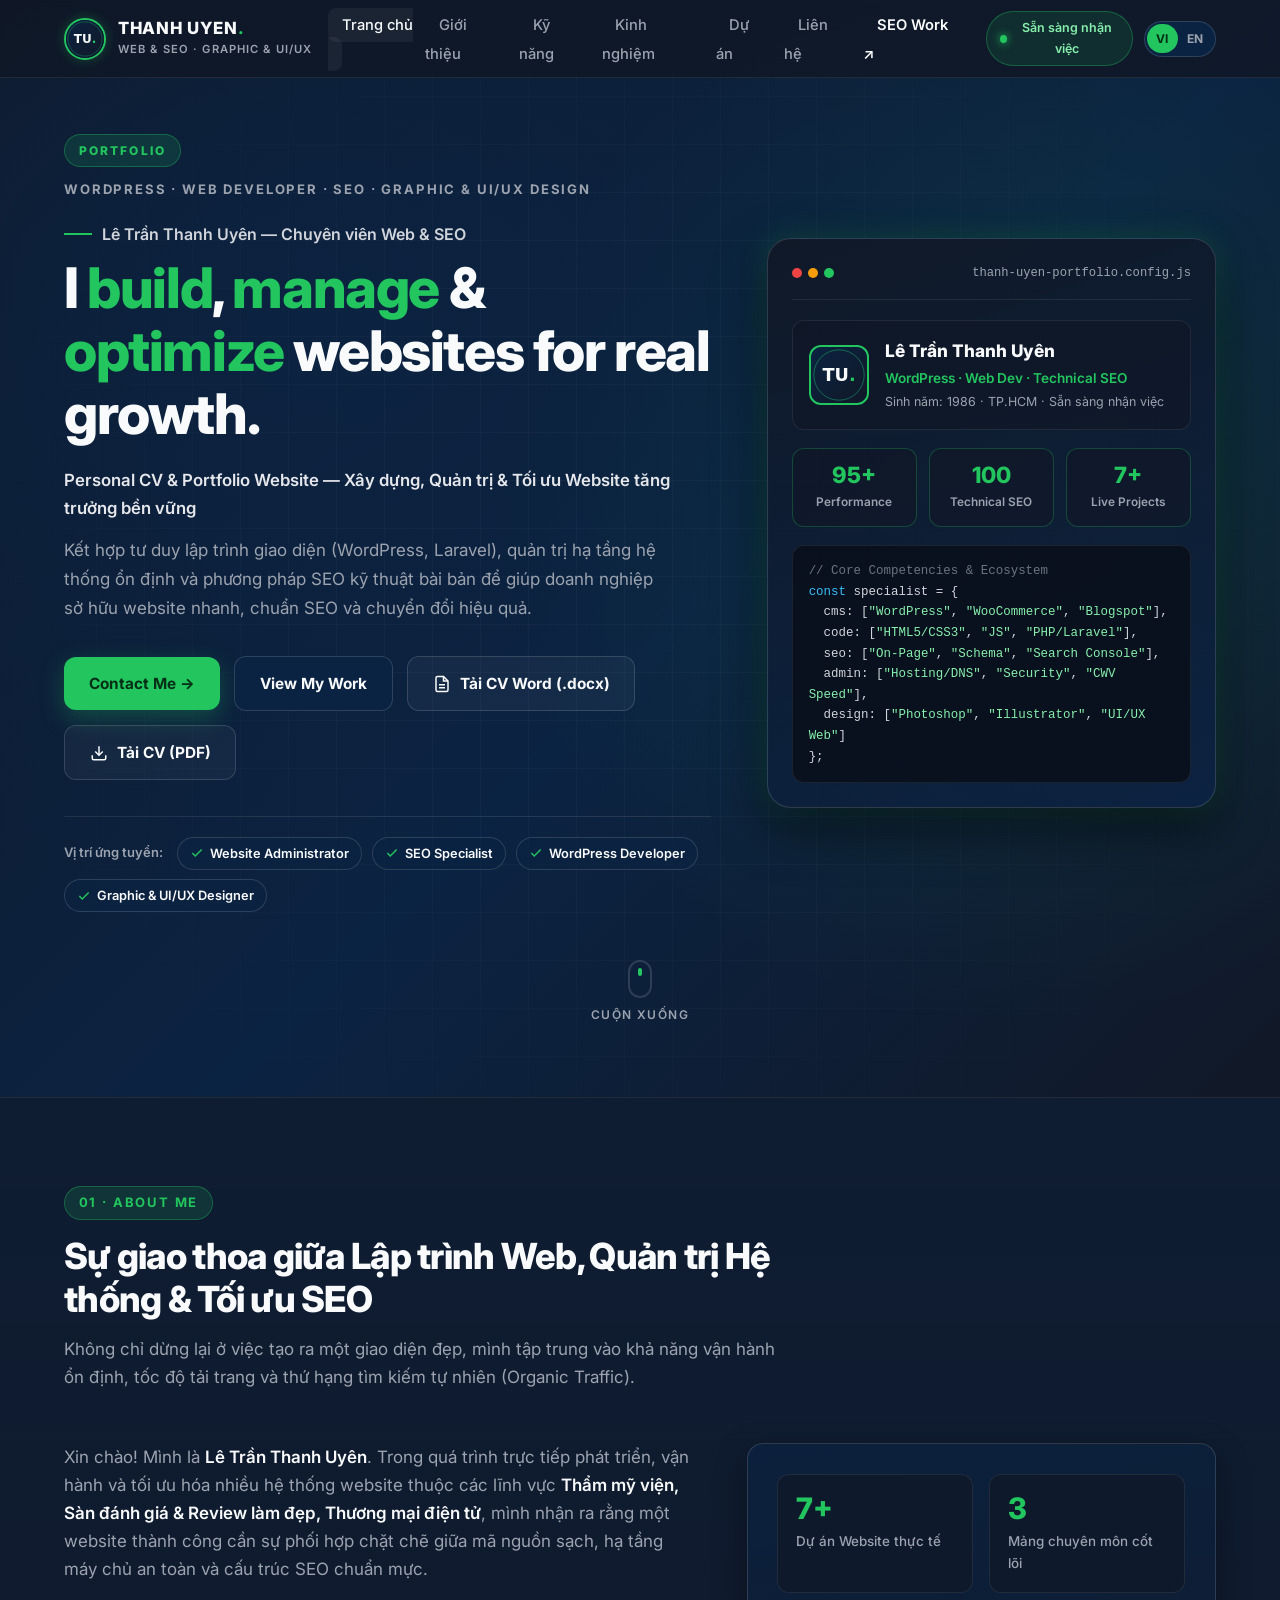
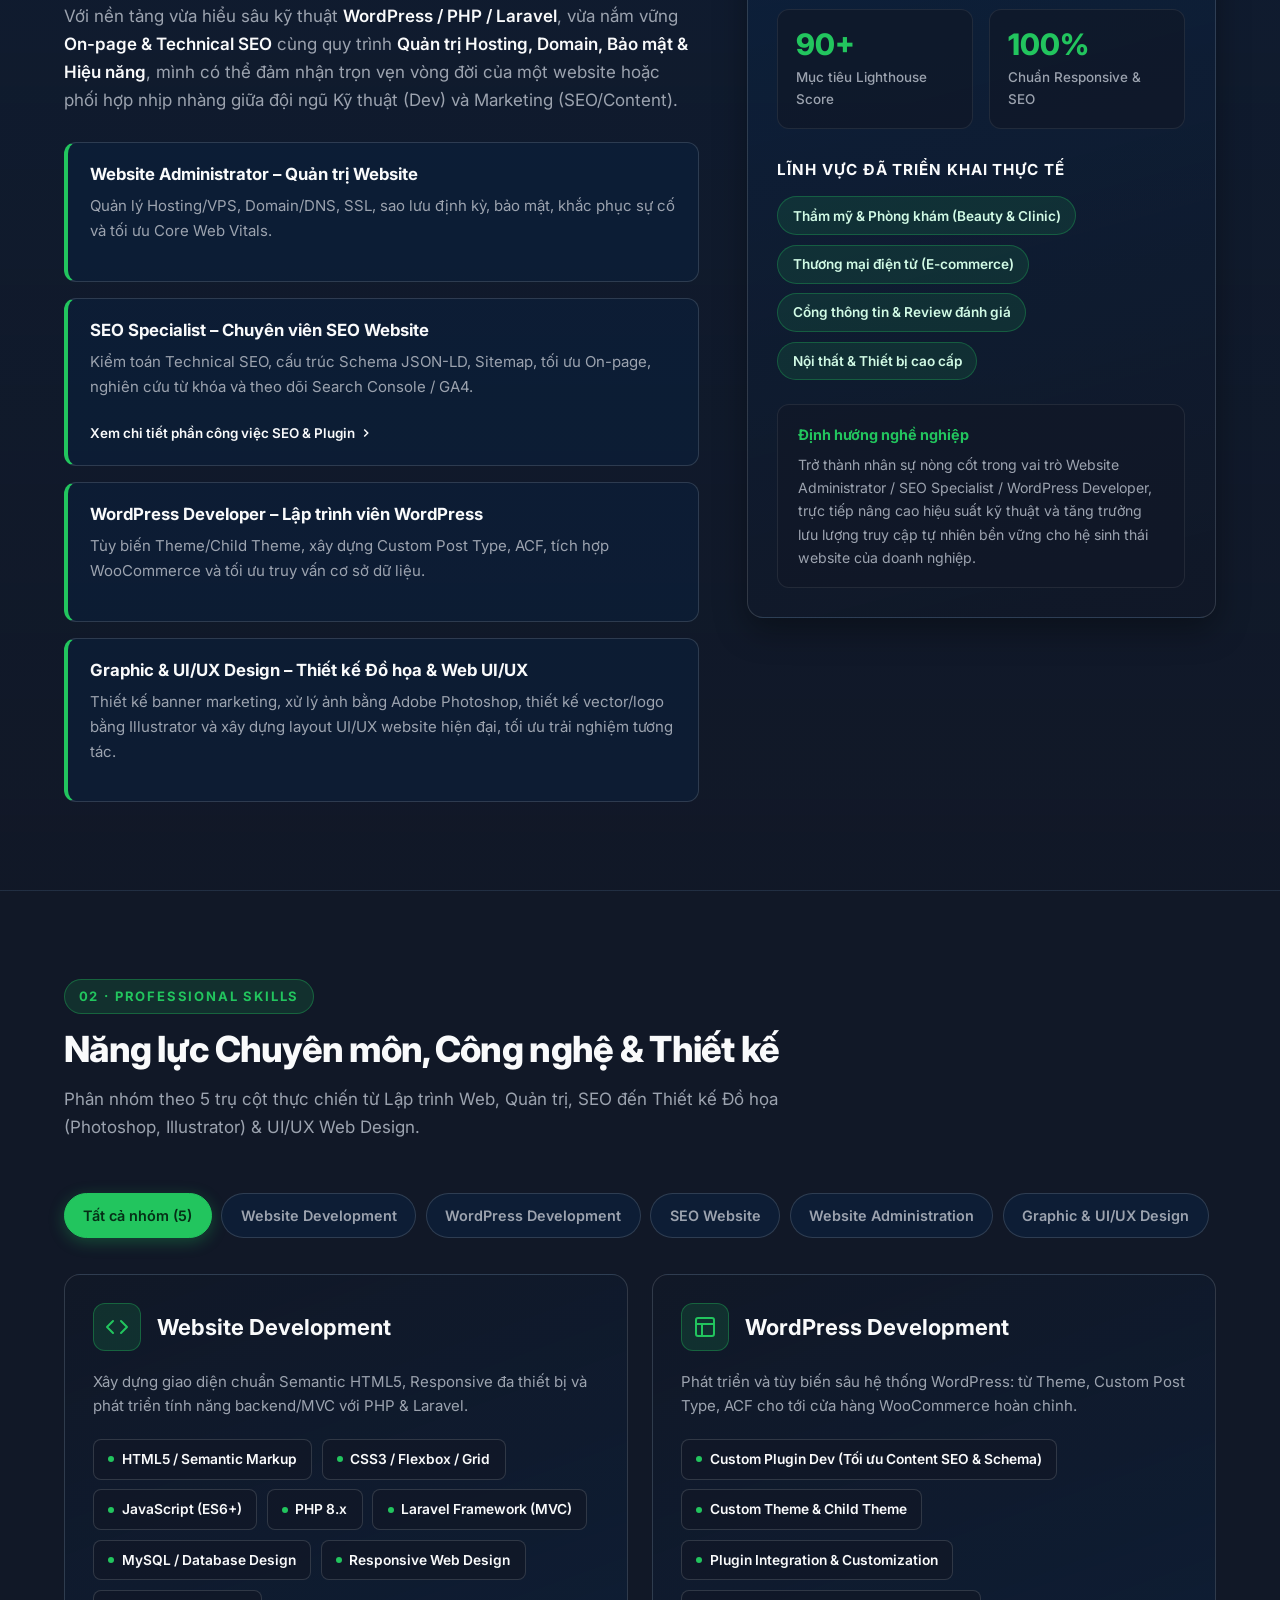
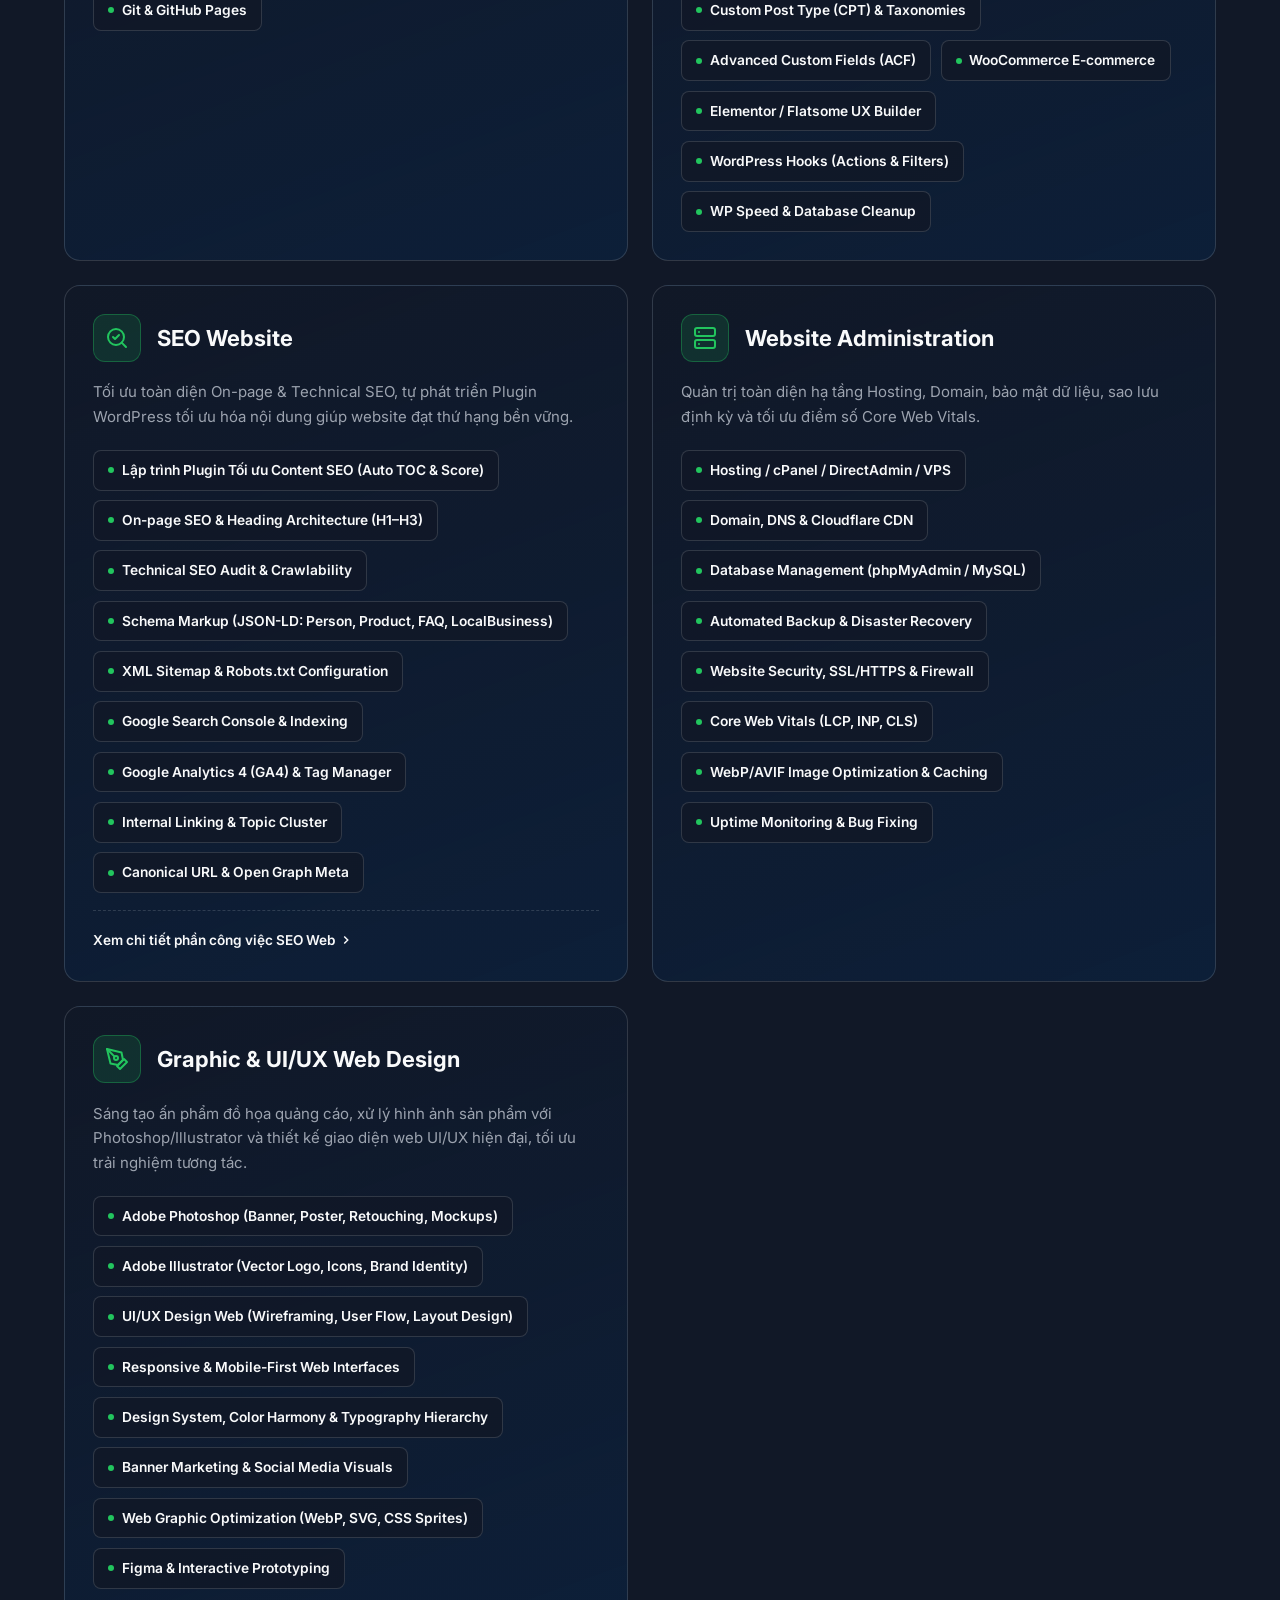
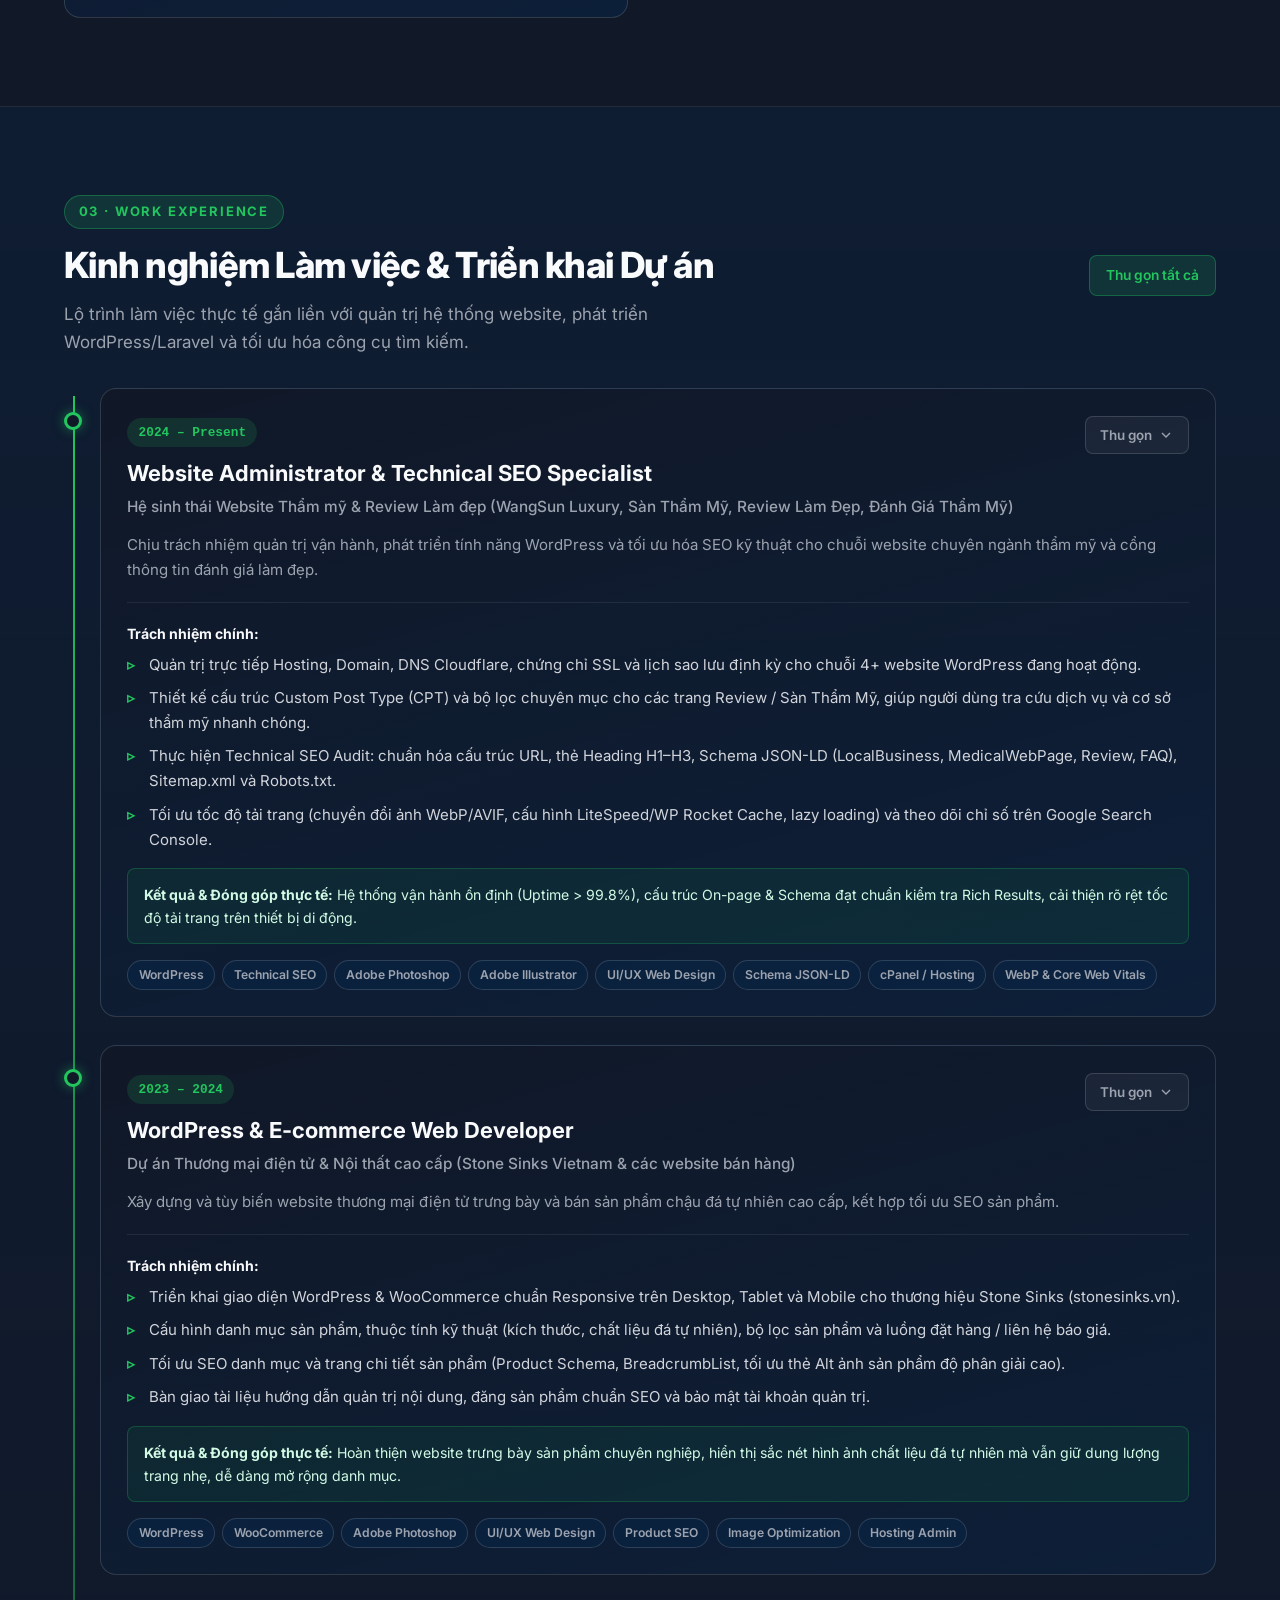
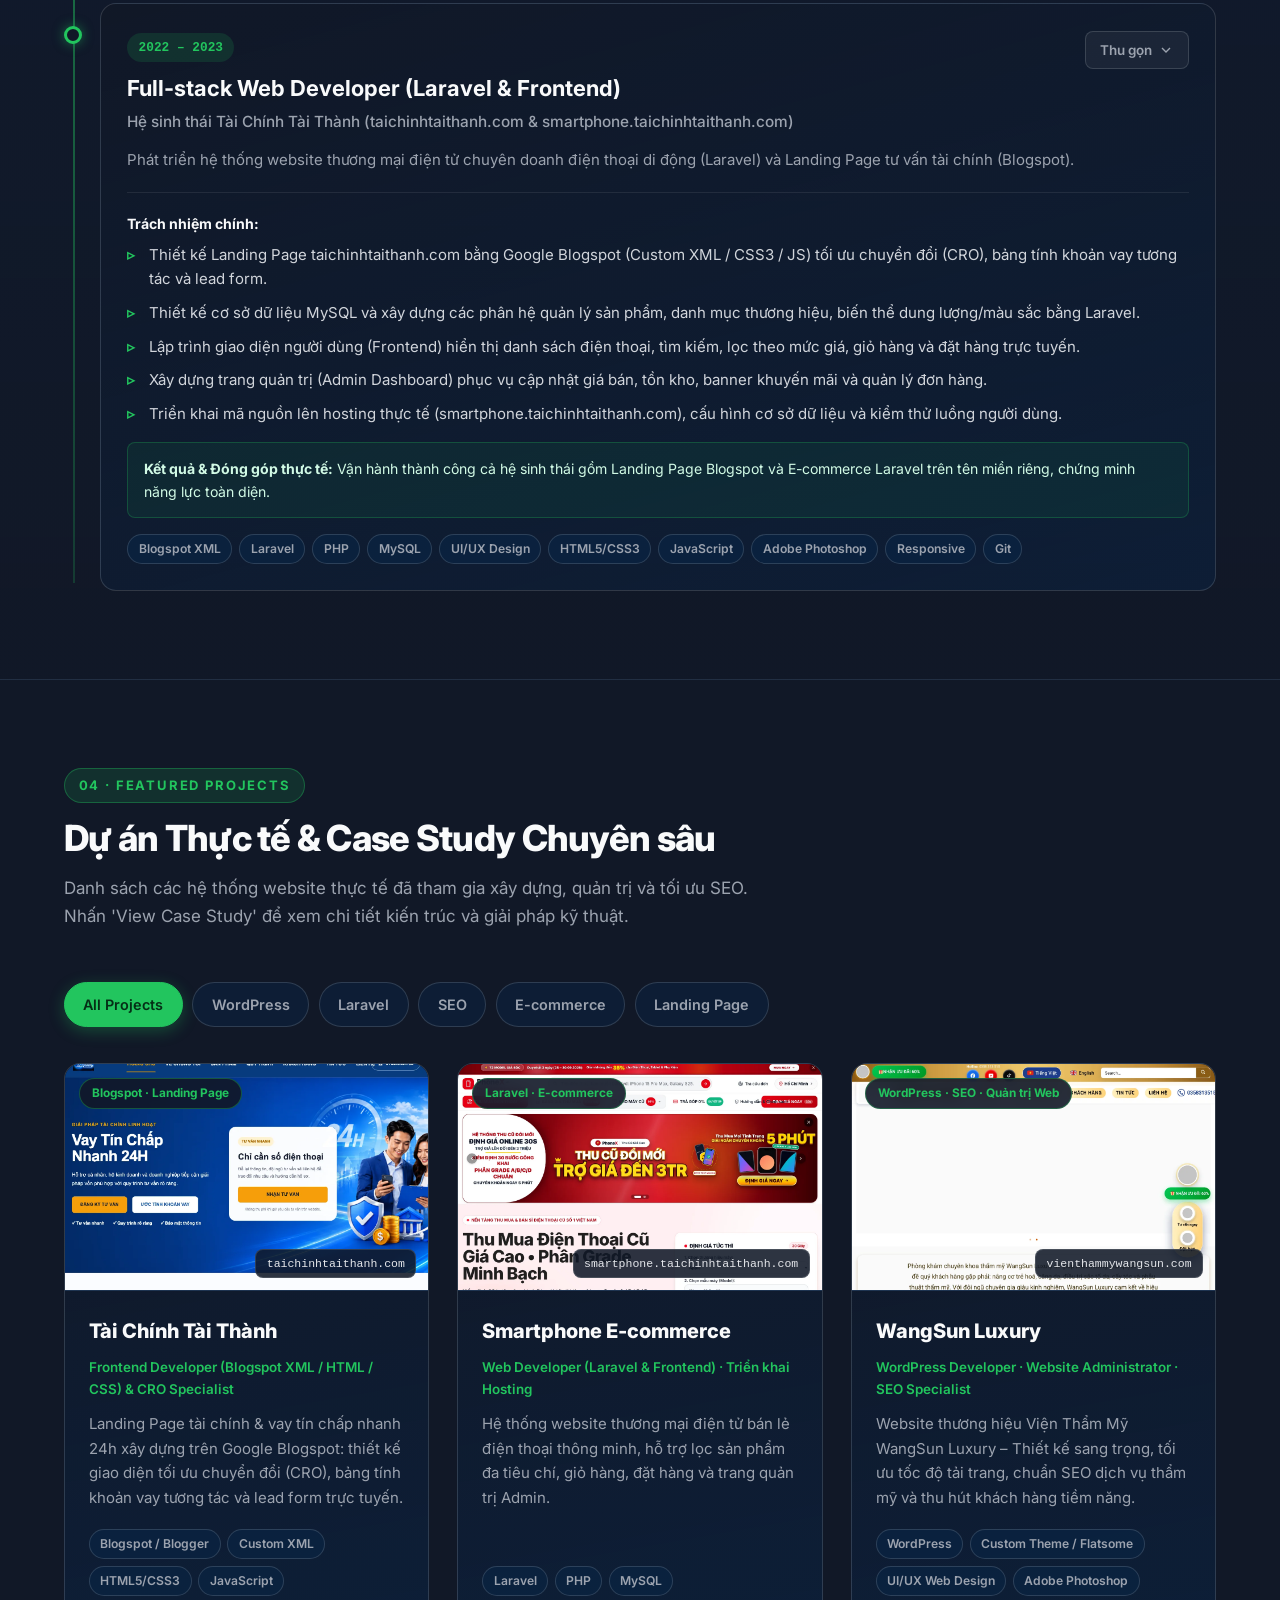
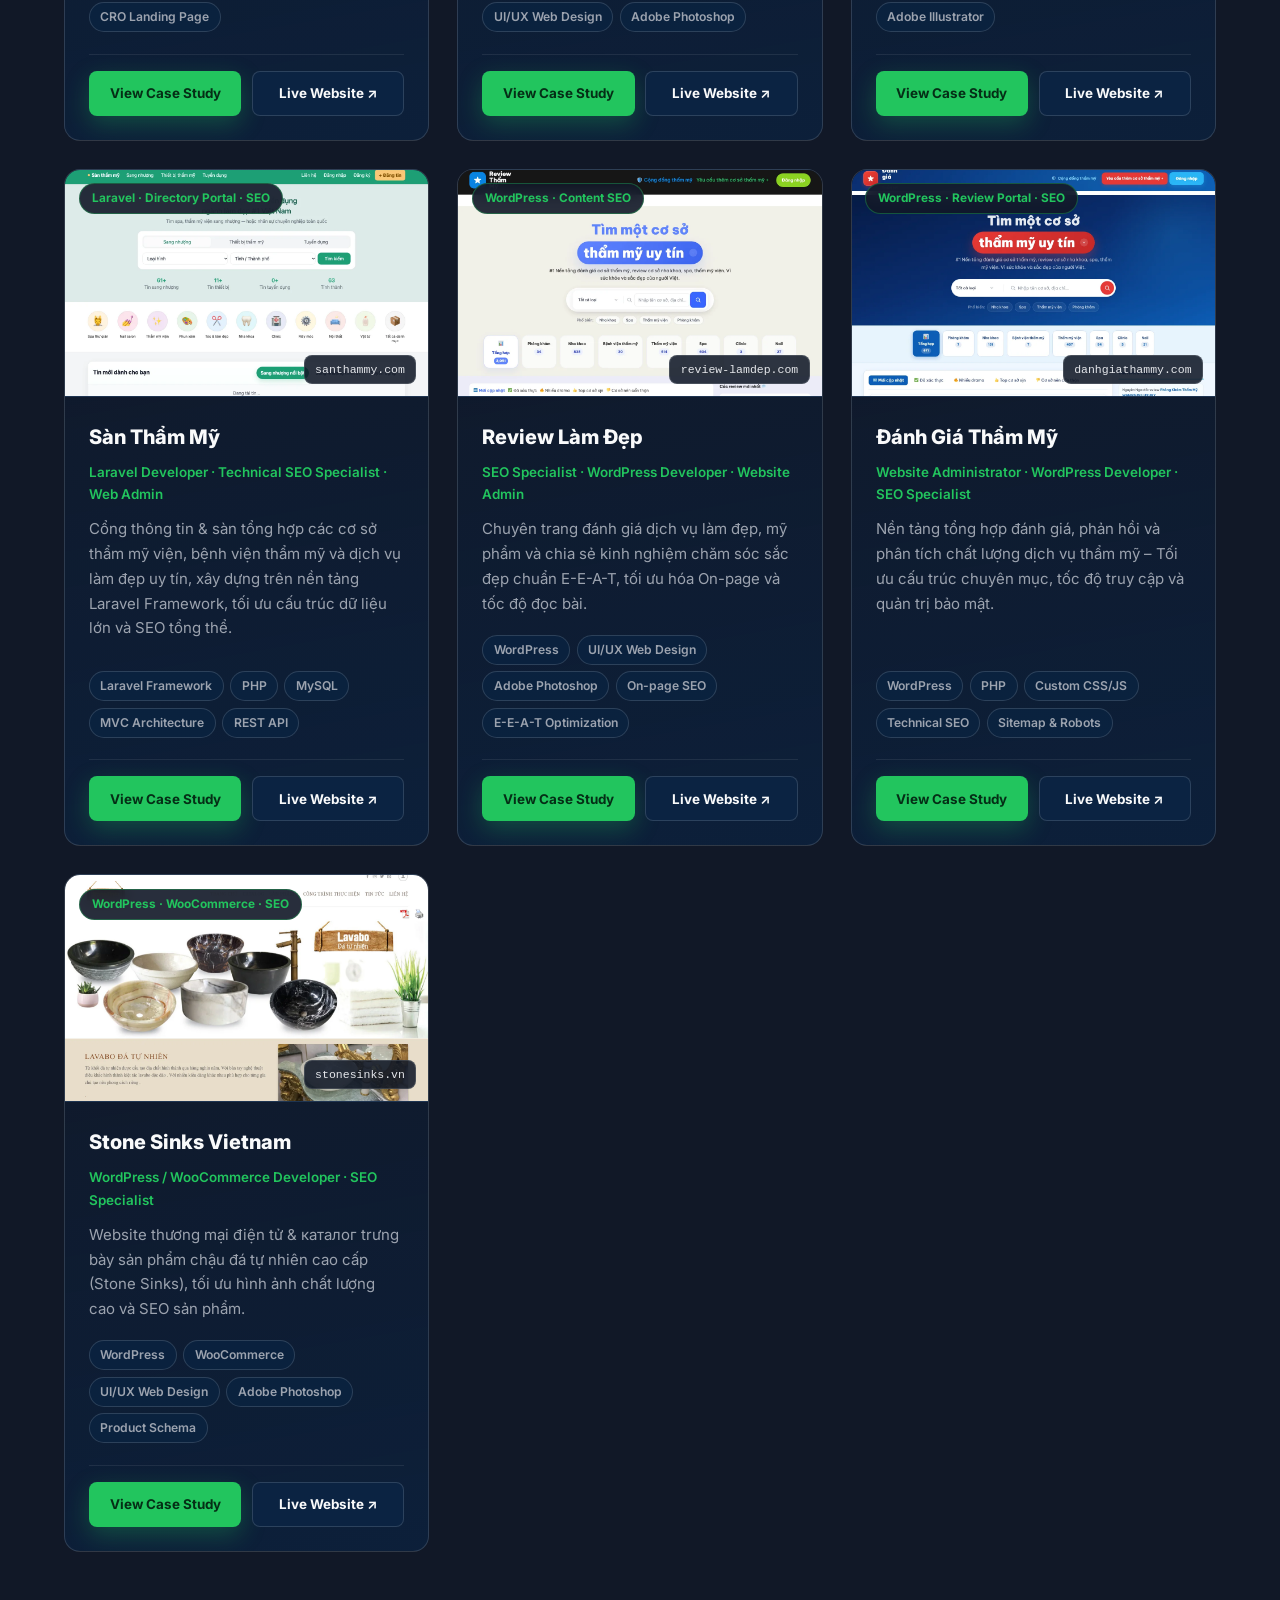
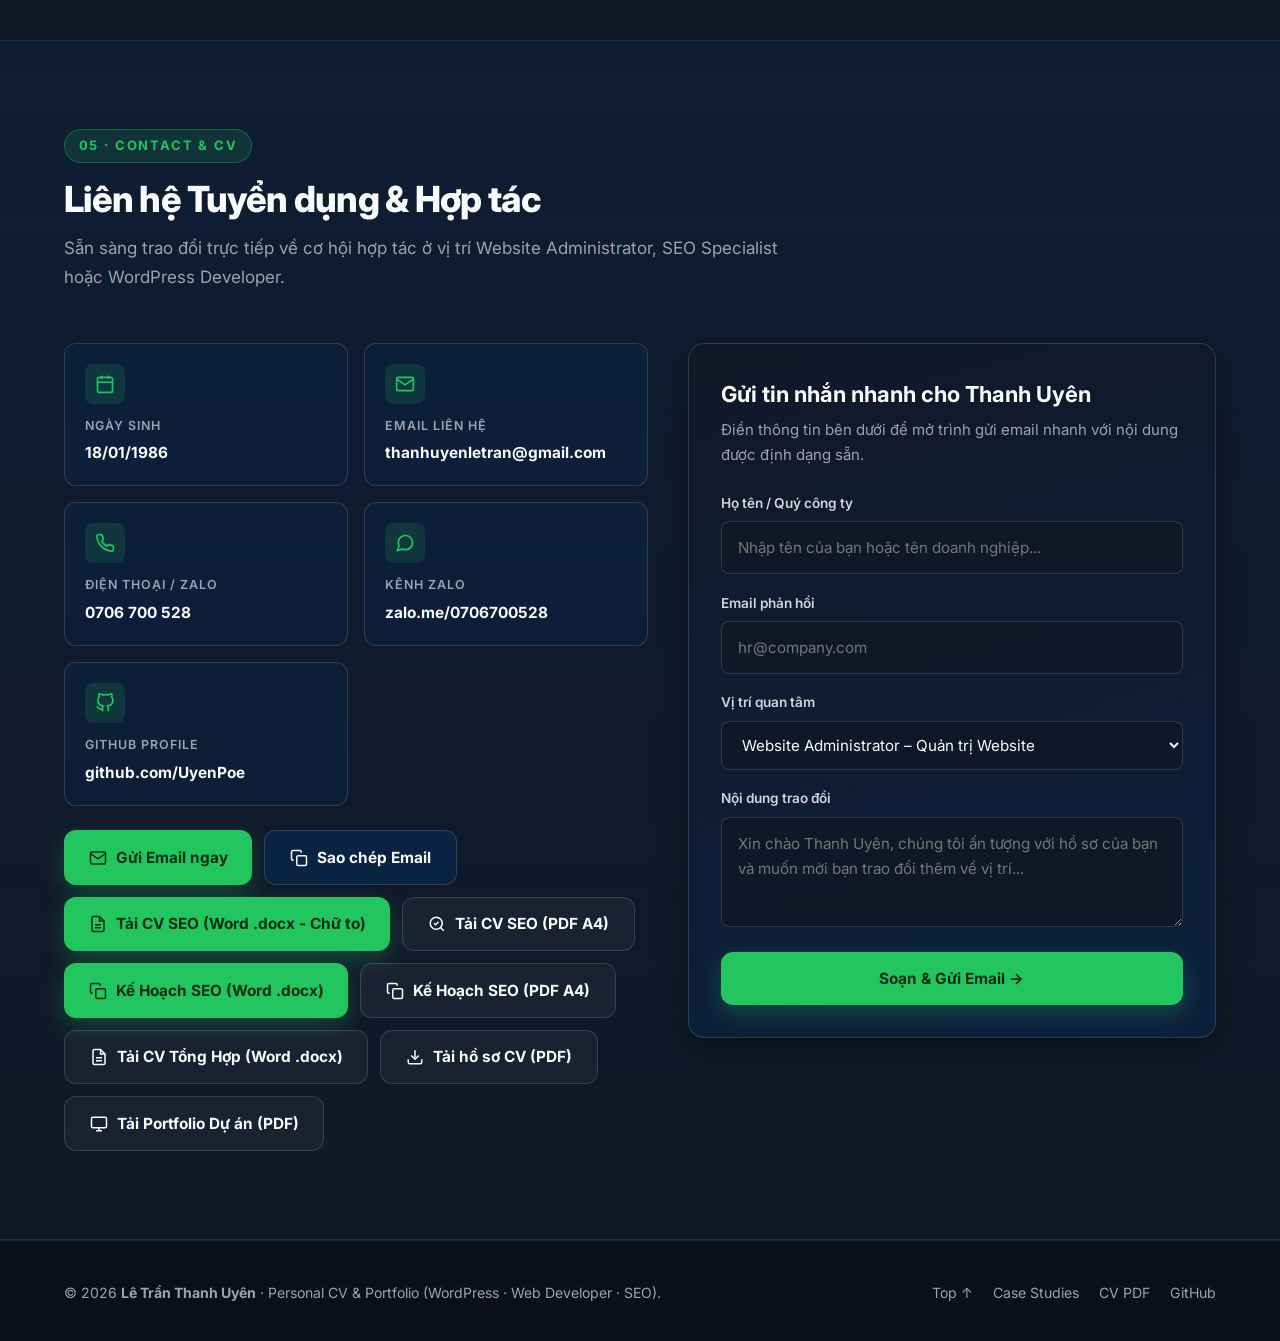
==== commit c864bb45: "feat: add taichinhtaithanh.com Blogspot landing page project and birth date (18/01/1986)" ====
--- a/index.html
+++ b/index.html
@@ -52,6 +52,7 @@
         "WordPress Developer"
       ],
       "description": "Web & SEO Specialist specializing in WordPress Development, Laravel, Website Administration, and Technical SEO.",
+      "birthDate": "1986-01-18",
       "url": "https://uyenpoe.github.io/cv-letranthanhuyen/",
       "email": "mailto:thanhuyenletran@gmail.com",
       "knowsAbout": [
@@ -59,6 +60,7 @@
         "Technical SEO",
         "On-page SEO",
         "Website Administration",
+        "Google Blogspot / Blogger",
         "HTML5",
         "CSS3",
         "JavaScript",
@@ -222,7 +224,7 @@
                 <div>
                   <div class="profile-summary-name">Lê Trần Thanh Uyên</div>
                   <div class="profile-summary-role">WordPress · Web Dev · Technical SEO</div>
-                  <div class="profile-summary-loc">TP. Hồ Chí Minh · GitHub Pages Ready</div>
+                  <div class="profile-summary-loc">Sinh năm: 1986 · TP.HCM · Sẵn sàng nhận việc</div>
                 </div>
               </div>
 
@@ -236,7 +238,7 @@
                   <div class="lh-label">Technical SEO</div>
                 </div>
                 <div class="lh-metric">
-                  <div class="lh-score">6+</div>
+                  <div class="lh-score">7+</div>
                   <div class="lh-label">Live Projects</div>
                 </div>
               </div>
@@ -244,7 +246,7 @@
               <div class="code-snippet-box" aria-hidden="true">
                 <div><span class="code-comment">// Core Competencies &amp; Ecosystem</span></div>
                 <div><span class="code-key">const</span> specialist = {</div>
-                <div>&nbsp;&nbsp;cms: [<span class="code-string">"WordPress"</span>, <span class="code-string">"WooCommerce"</span>, <span class="code-string">"CPT/ACF"</span>],</div>
+                <div>&nbsp;&nbsp;cms: [<span class="code-string">"WordPress"</span>, <span class="code-string">"WooCommerce"</span>, <span class="code-string">"Blogspot"</span>],</div>
                 <div>&nbsp;&nbsp;code: [<span class="code-string">"HTML5/CSS3"</span>, <span class="code-string">"JS"</span>, <span class="code-string">"PHP/Laravel"</span>],</div>
                 <div>&nbsp;&nbsp;seo: [<span class="code-string">"On-Page"</span>, <span class="code-string">"Schema"</span>, <span class="code-string">"Search Console"</span>],</div>
                 <div>&nbsp;&nbsp;admin: [<span class="code-string">"Hosting/DNS"</span>, <span class="code-string">"Security"</span>, <span class="code-string">"CWV Speed"</span>],</div>
@@ -328,7 +330,7 @@
           <aside class="about-side-card reveal" aria-label="Thống kê và lĩnh vực chuyên môn">
             <div class="stats-grid">
               <div class="stat-item">
-                <div class="stat-number" data-i18n="about.stat1Num">6+</div>
+                <div class="stat-number" data-i18n="about.stat1Num">7+</div>
                 <div class="stat-label" data-i18n="about.stat1Label">Dự án Website thực tế</div>
               </div>
               <div class="stat-item">
@@ -436,6 +438,7 @@
           <button type="button" class="filter-btn" data-project-filter="laravel" data-i18n="projects.filterLaravel">Laravel</button>
           <button type="button" class="filter-btn" data-project-filter="seo" data-i18n="projects.filterSeo">SEO</button>
           <button type="button" class="filter-btn" data-project-filter="ecommerce" data-i18n="projects.filterEcom">E-commerce</button>
+          <button type="button" class="filter-btn" data-project-filter="landingpage" data-i18n="projects.filterLanding">Landing Page</button>
         </div>
 
         <div class="projects-grid reveal" id="projectsGrid" aria-live="polite">
@@ -461,6 +464,16 @@
           <!-- Left: Direct Contact Info & Action Buttons -->
           <div class="reveal">
             <div class="contact-cards-list">
+              <div class="contact-info-card">
+                <div class="contact-info-icon" aria-hidden="true">
+                  <svg width="20" height="20" viewBox="0 0 24 24" fill="none" stroke="currentColor" stroke-width="2"><rect x="3" y="4" width="18" height="18" rx="2" ry="2"></rect><line x1="16" y1="2" x2="16" y2="6"></line><line x1="8" y1="2" x2="8" y2="6"></line><line x1="3" y1="10" x2="21" y2="10"></line></svg>
+                </div>
+                <div class="contact-info-label" data-i18n="contact.birthLabel">Ngày sinh</div>
+                <div class="contact-info-value">
+                  <span>18/01/1986</span>
+                </div>
+              </div>
+
               <div class="contact-info-card">
                 <div class="contact-info-icon" aria-hidden="true">
                   <svg width="20" height="20" viewBox="0 0 24 24" fill="none" stroke="currentColor" stroke-width="2"><path d="M4 4h16c1.1 0 2 .9 2 2v12c0 1.1-.9 2-2 2H4c-1.1 0-2-.9-2-2V6c0-1.1.9-2 2-2z"></path><polyline points="22,6 12,13 2,6"></polyline></svg>
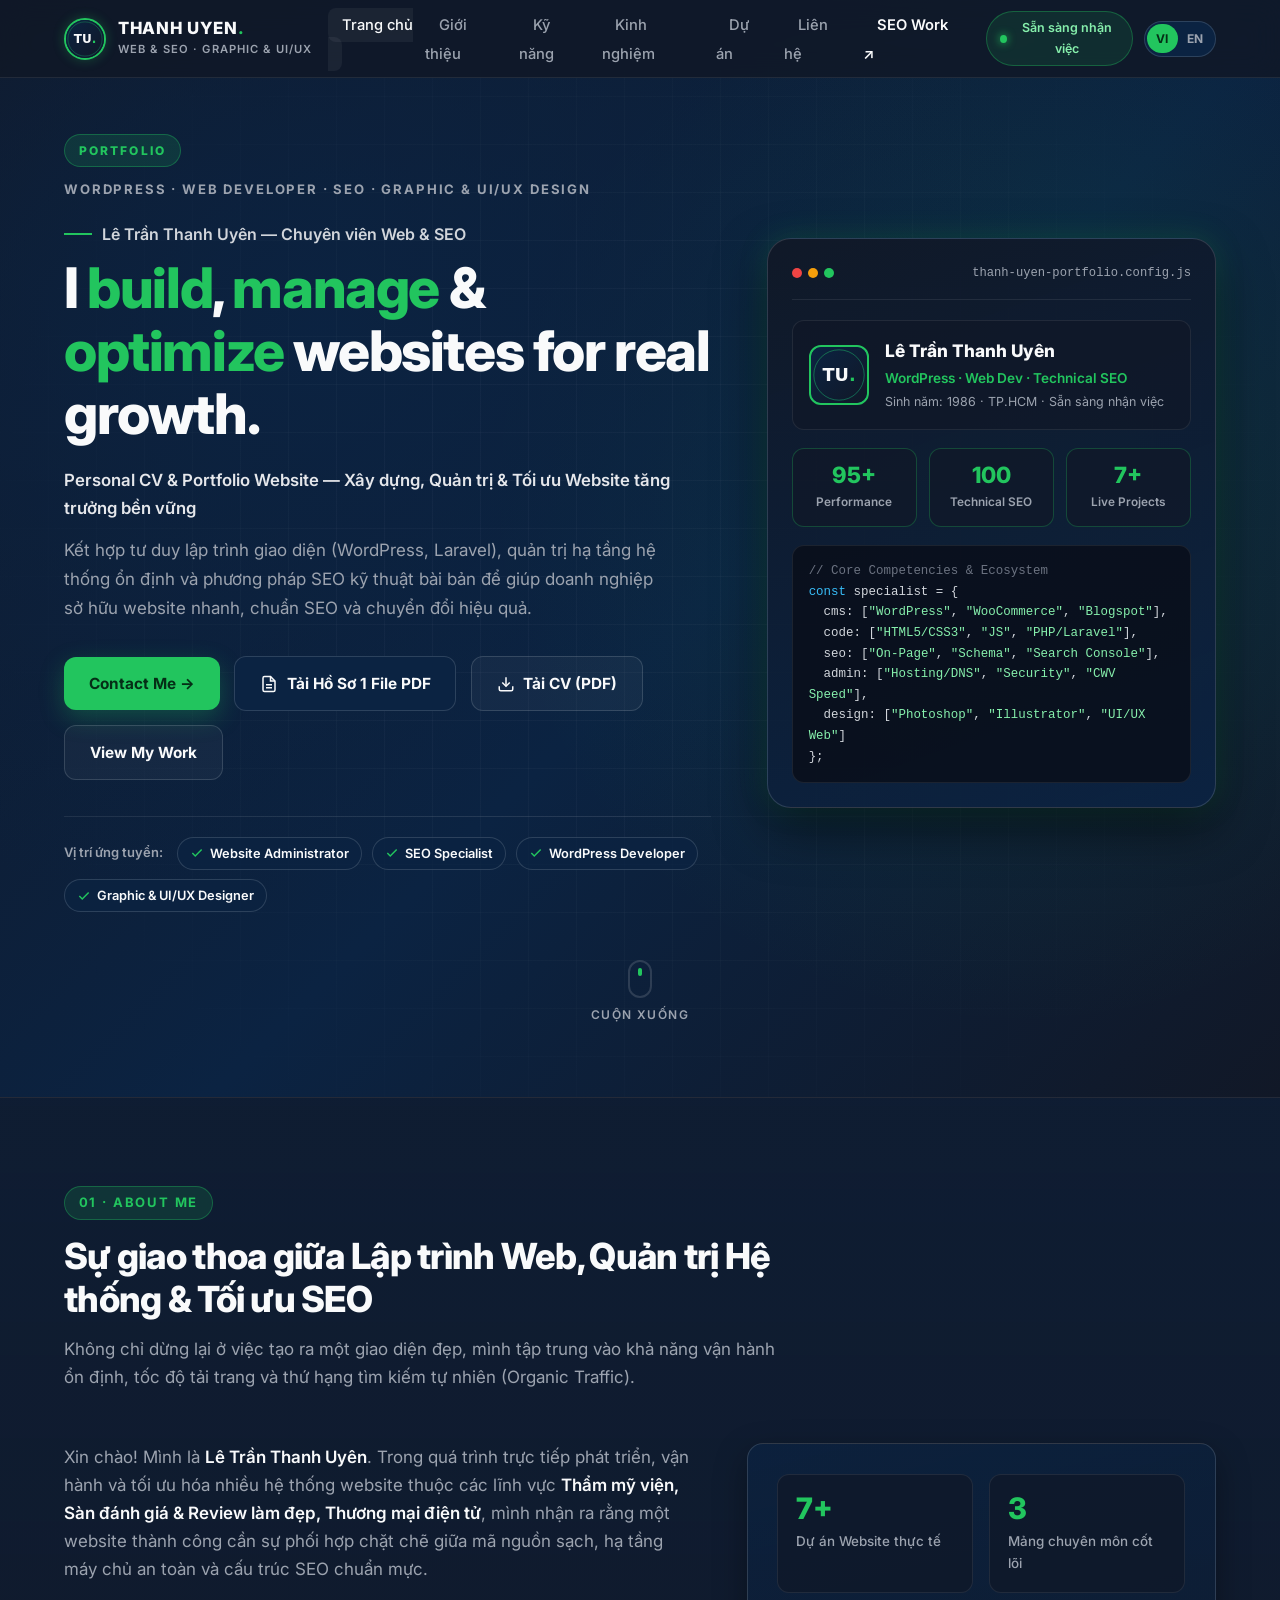
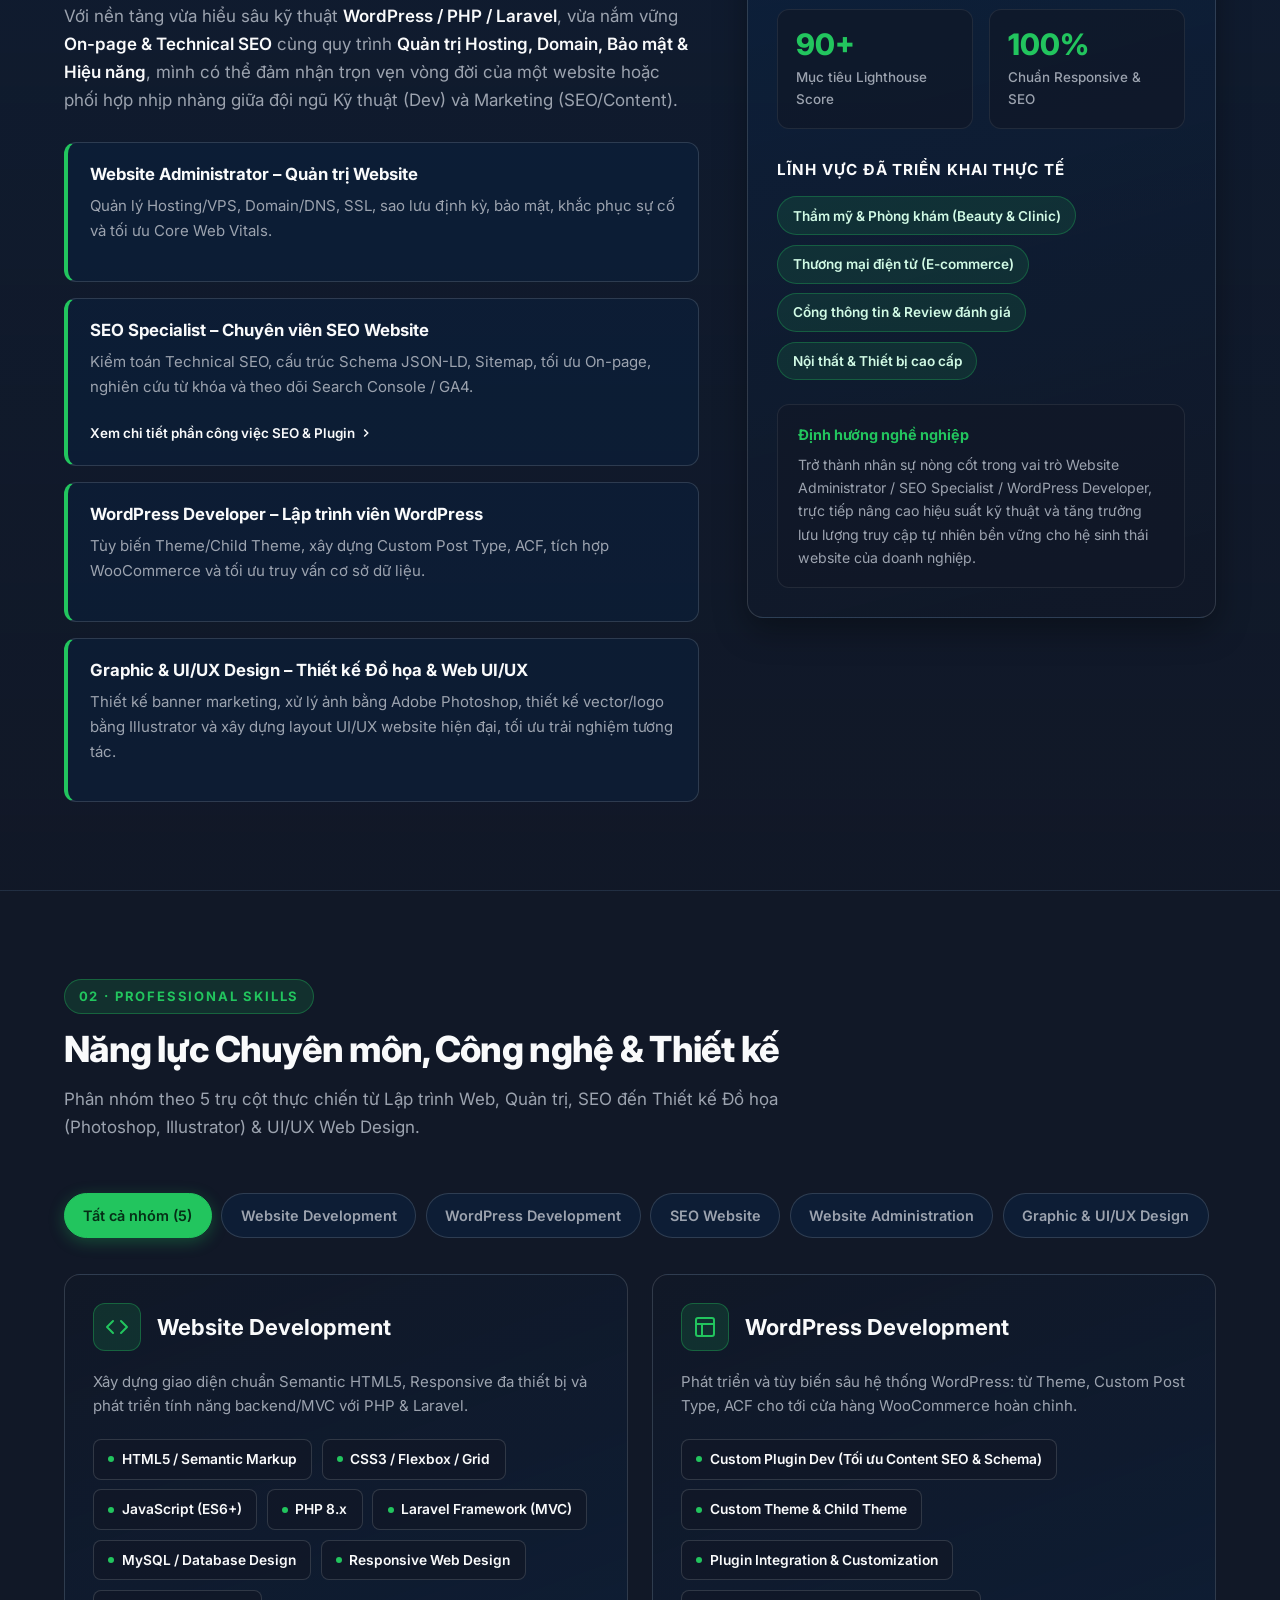
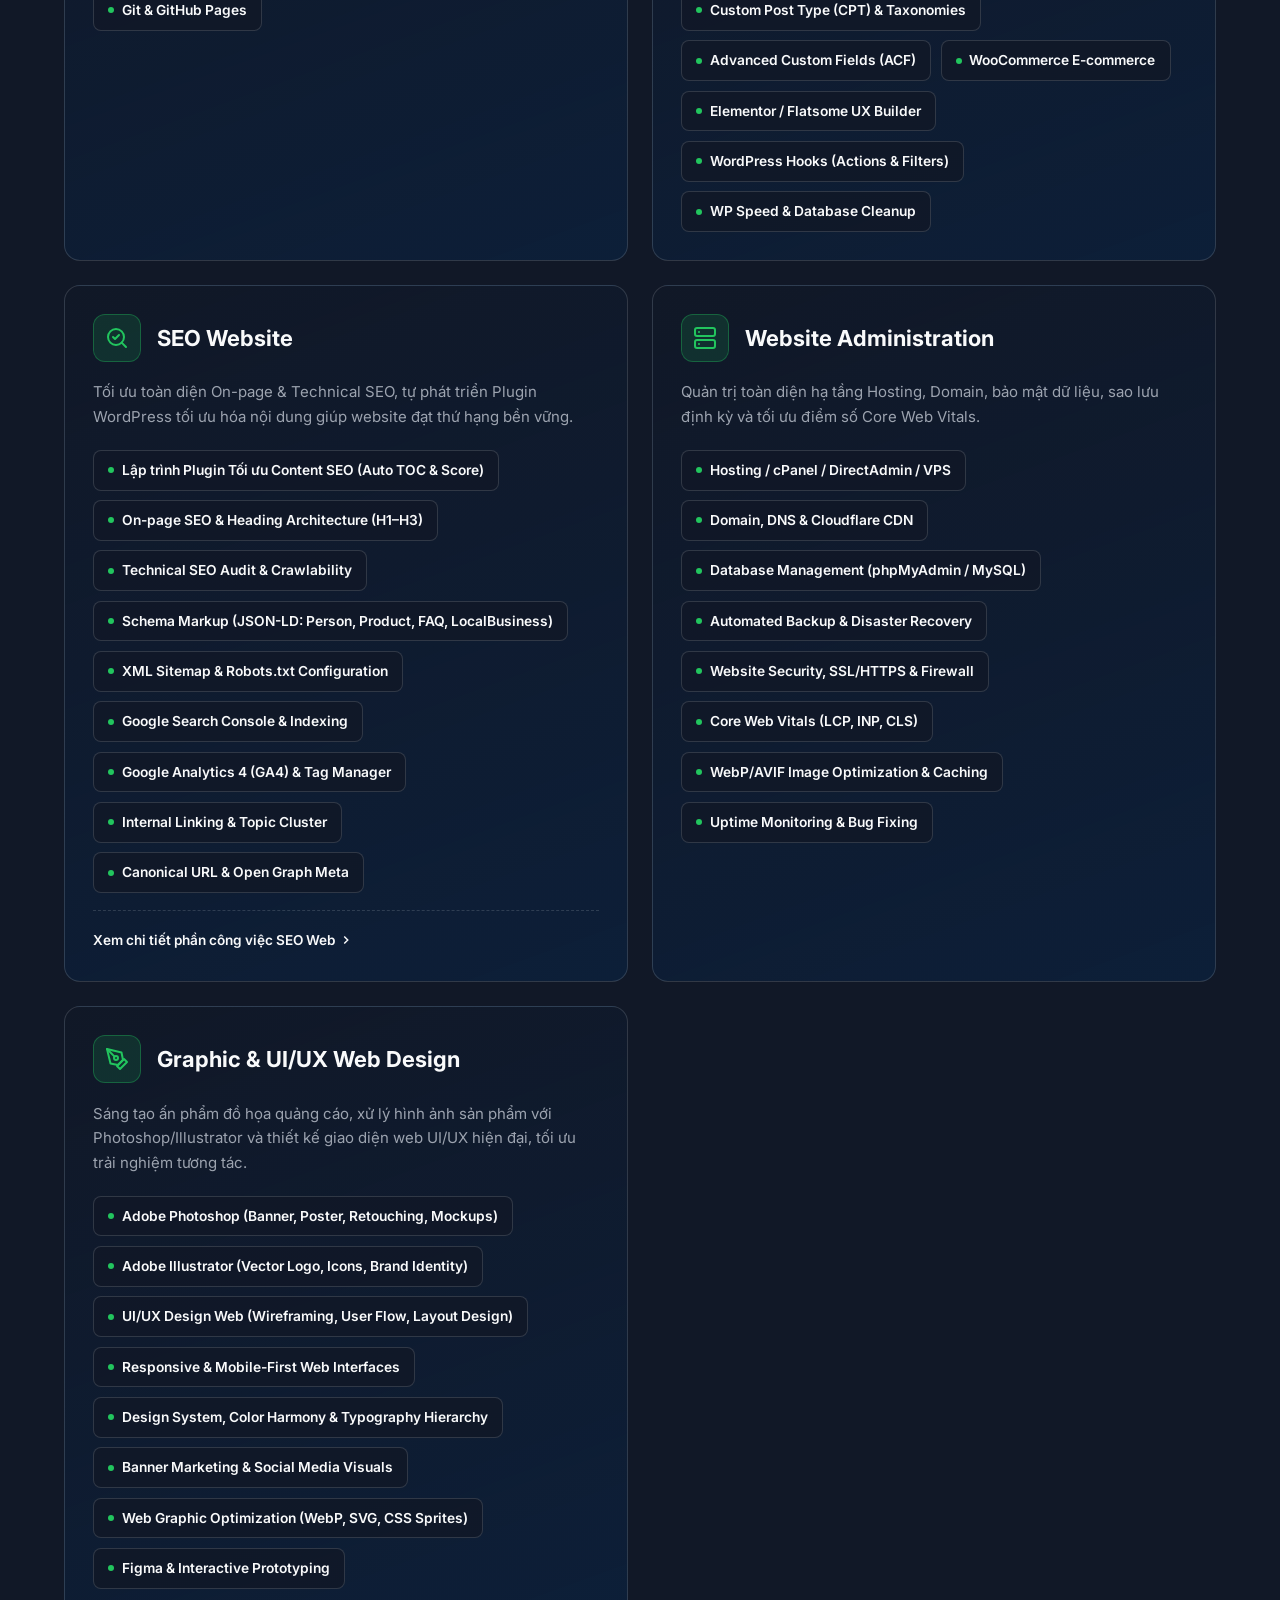
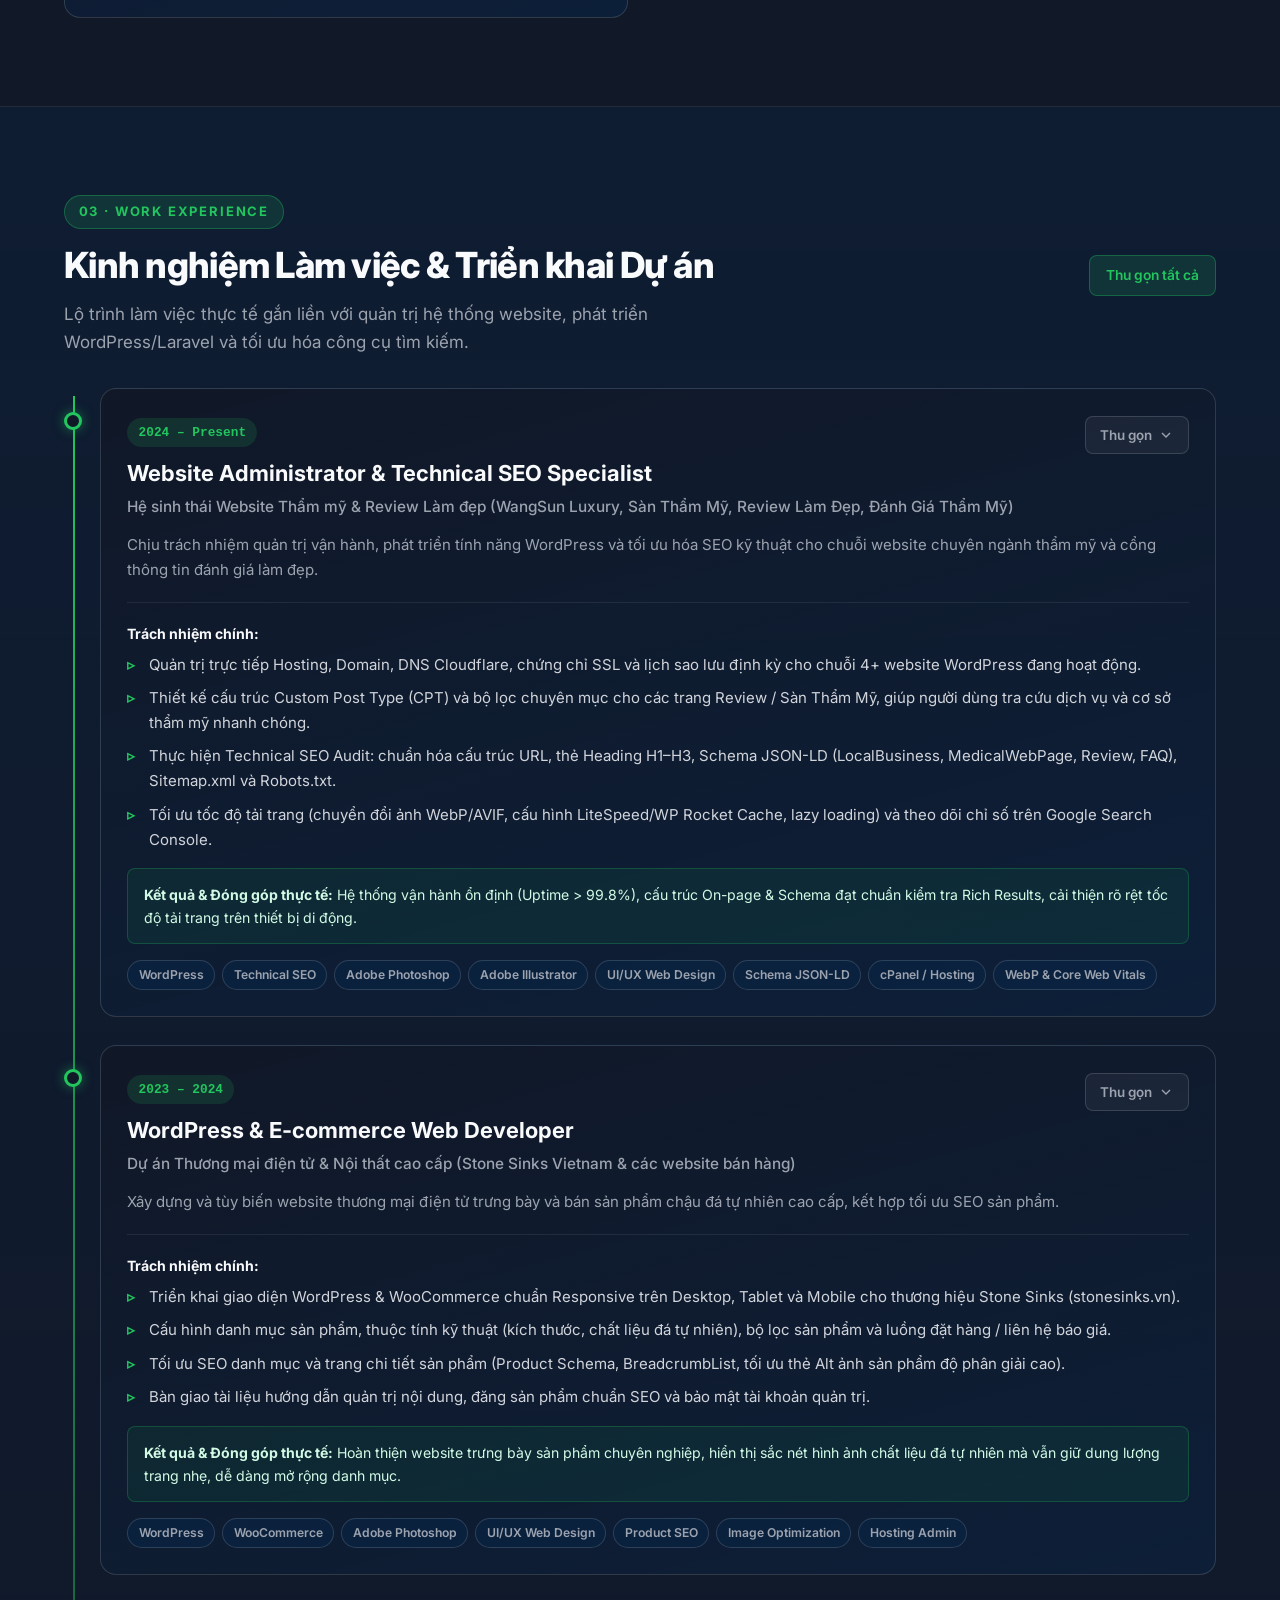
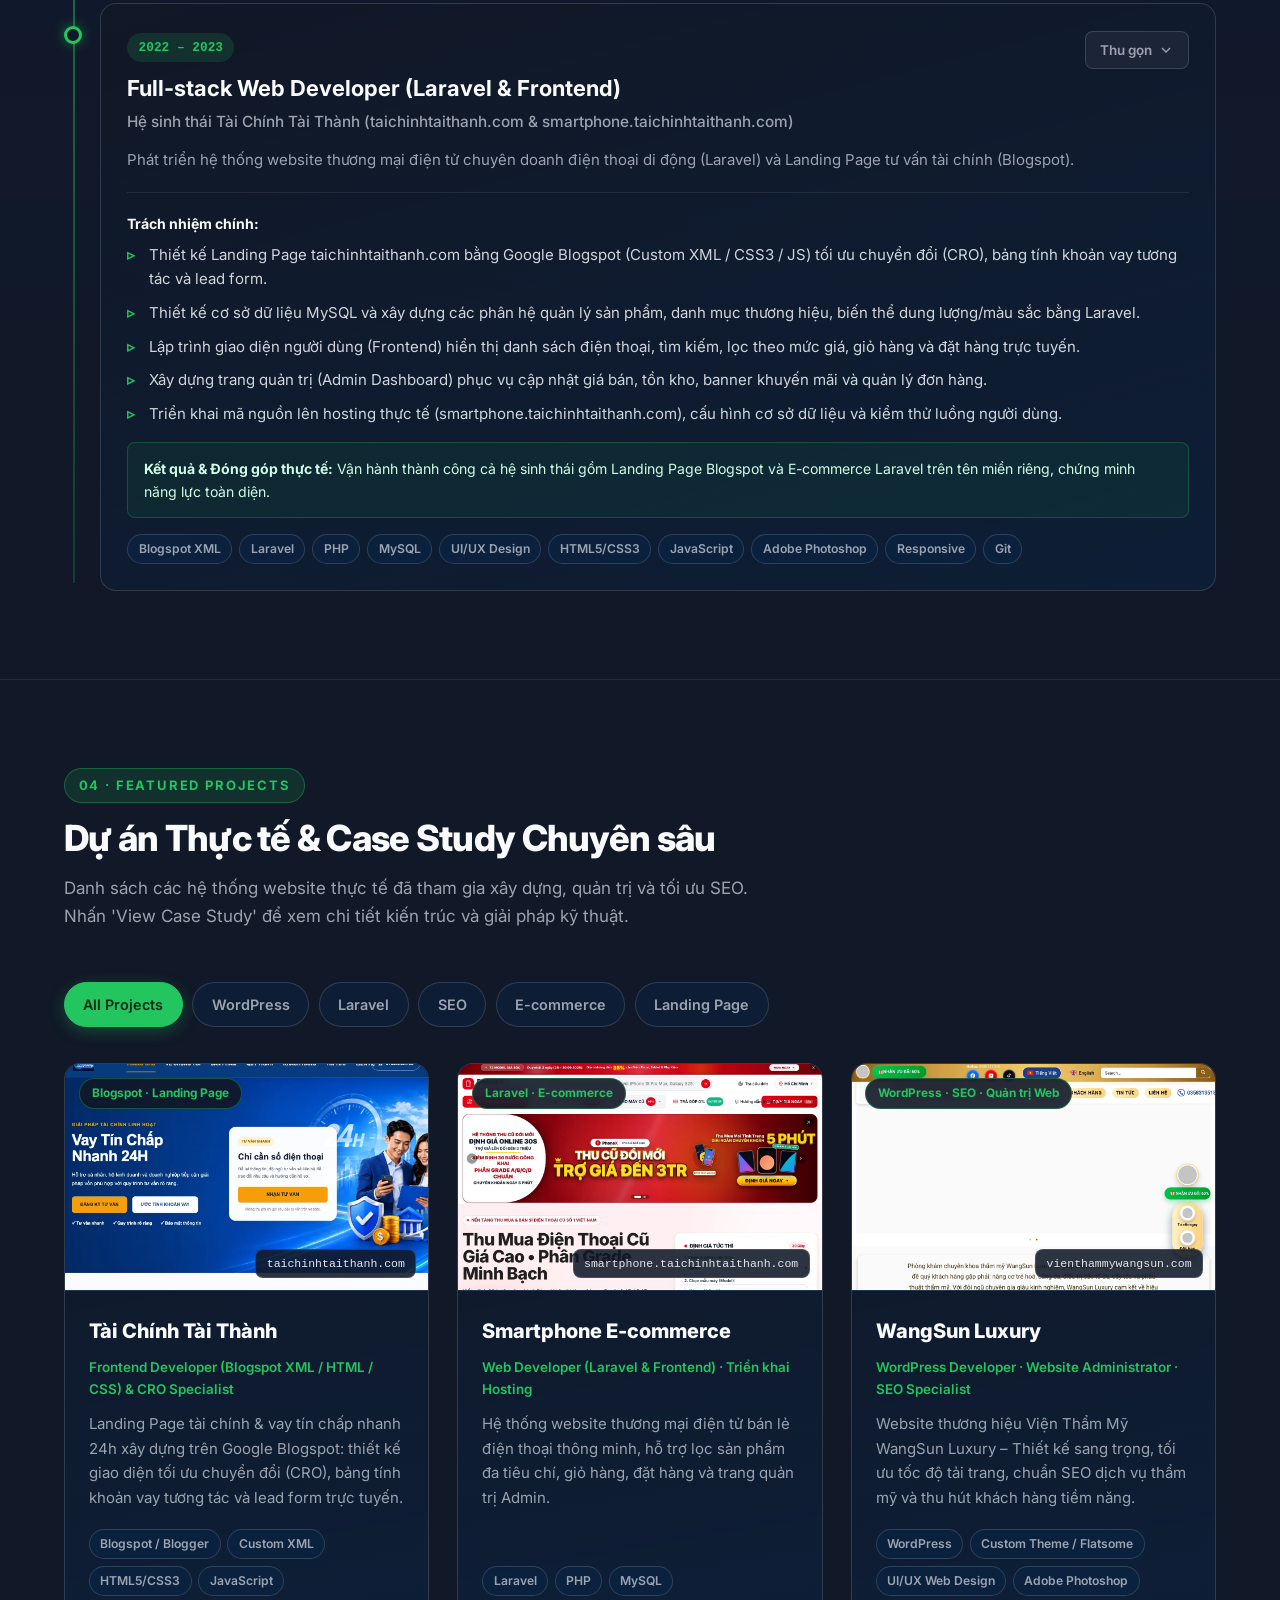
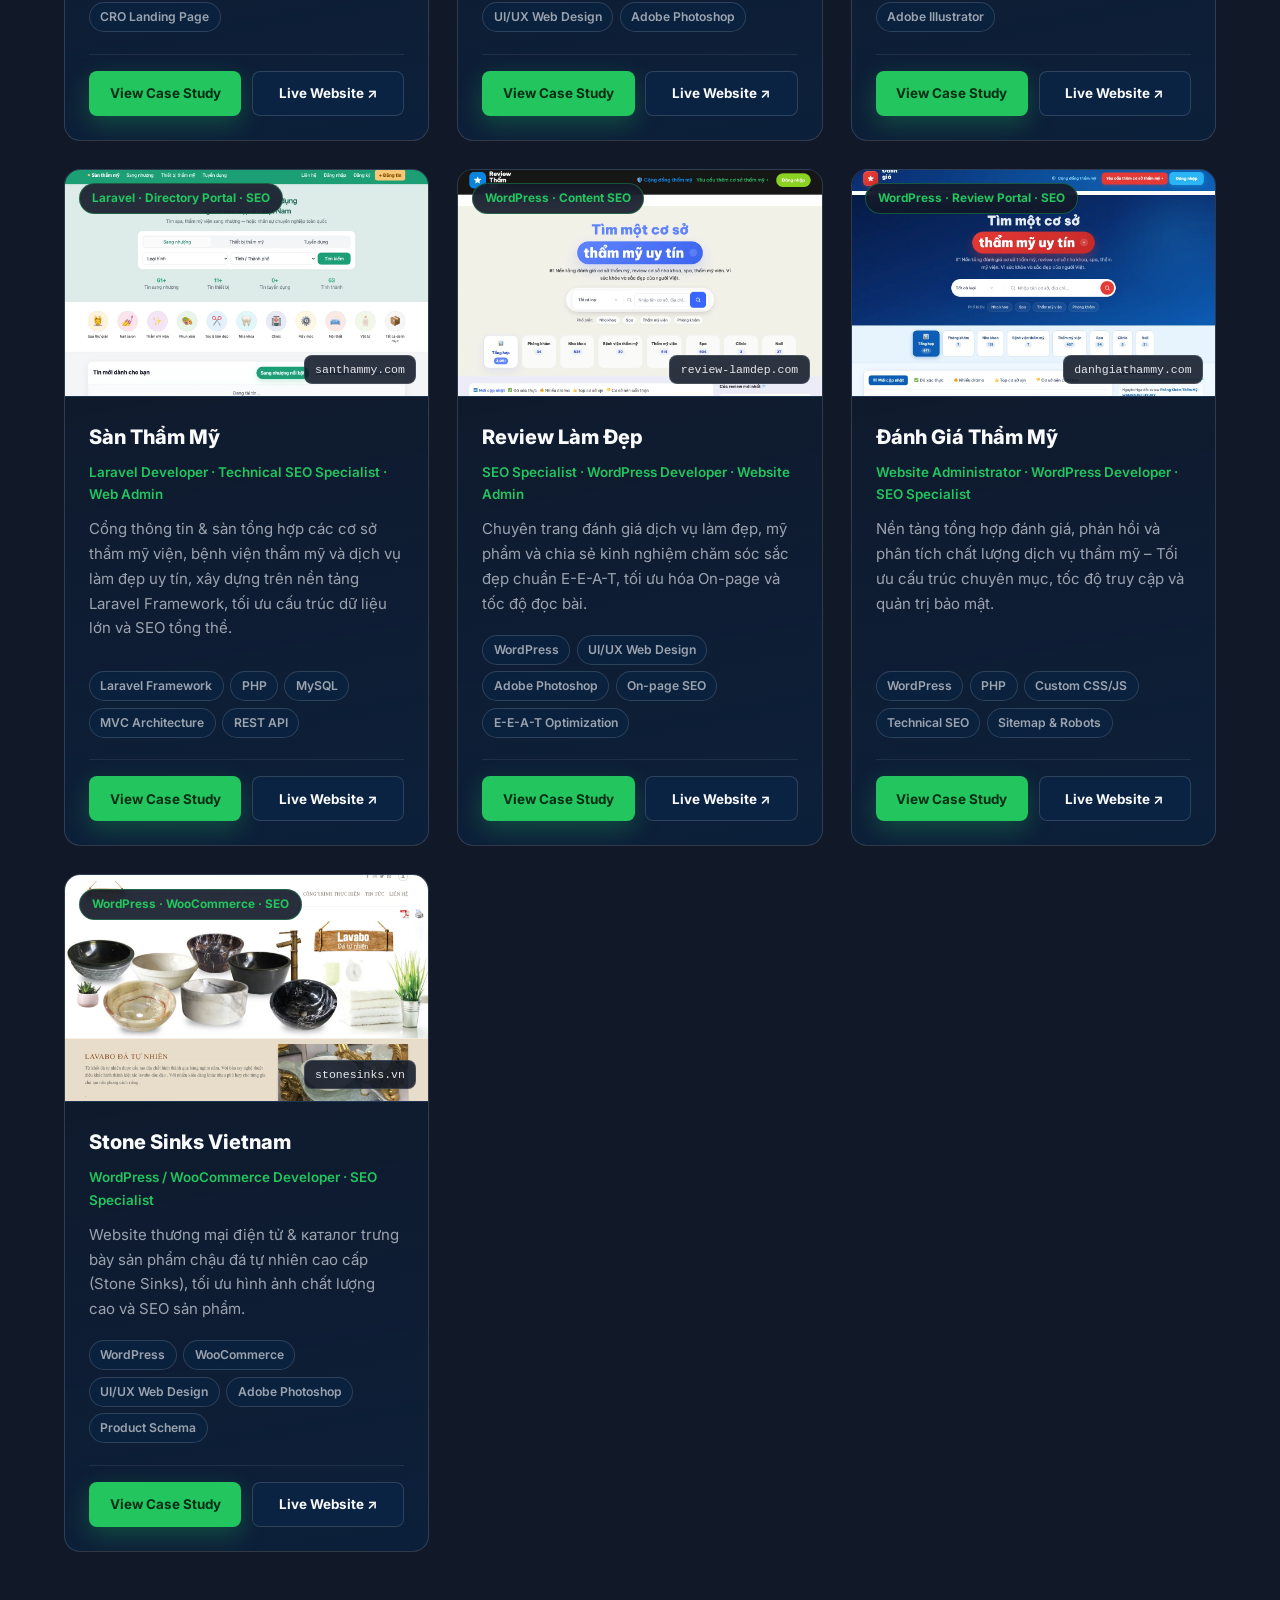
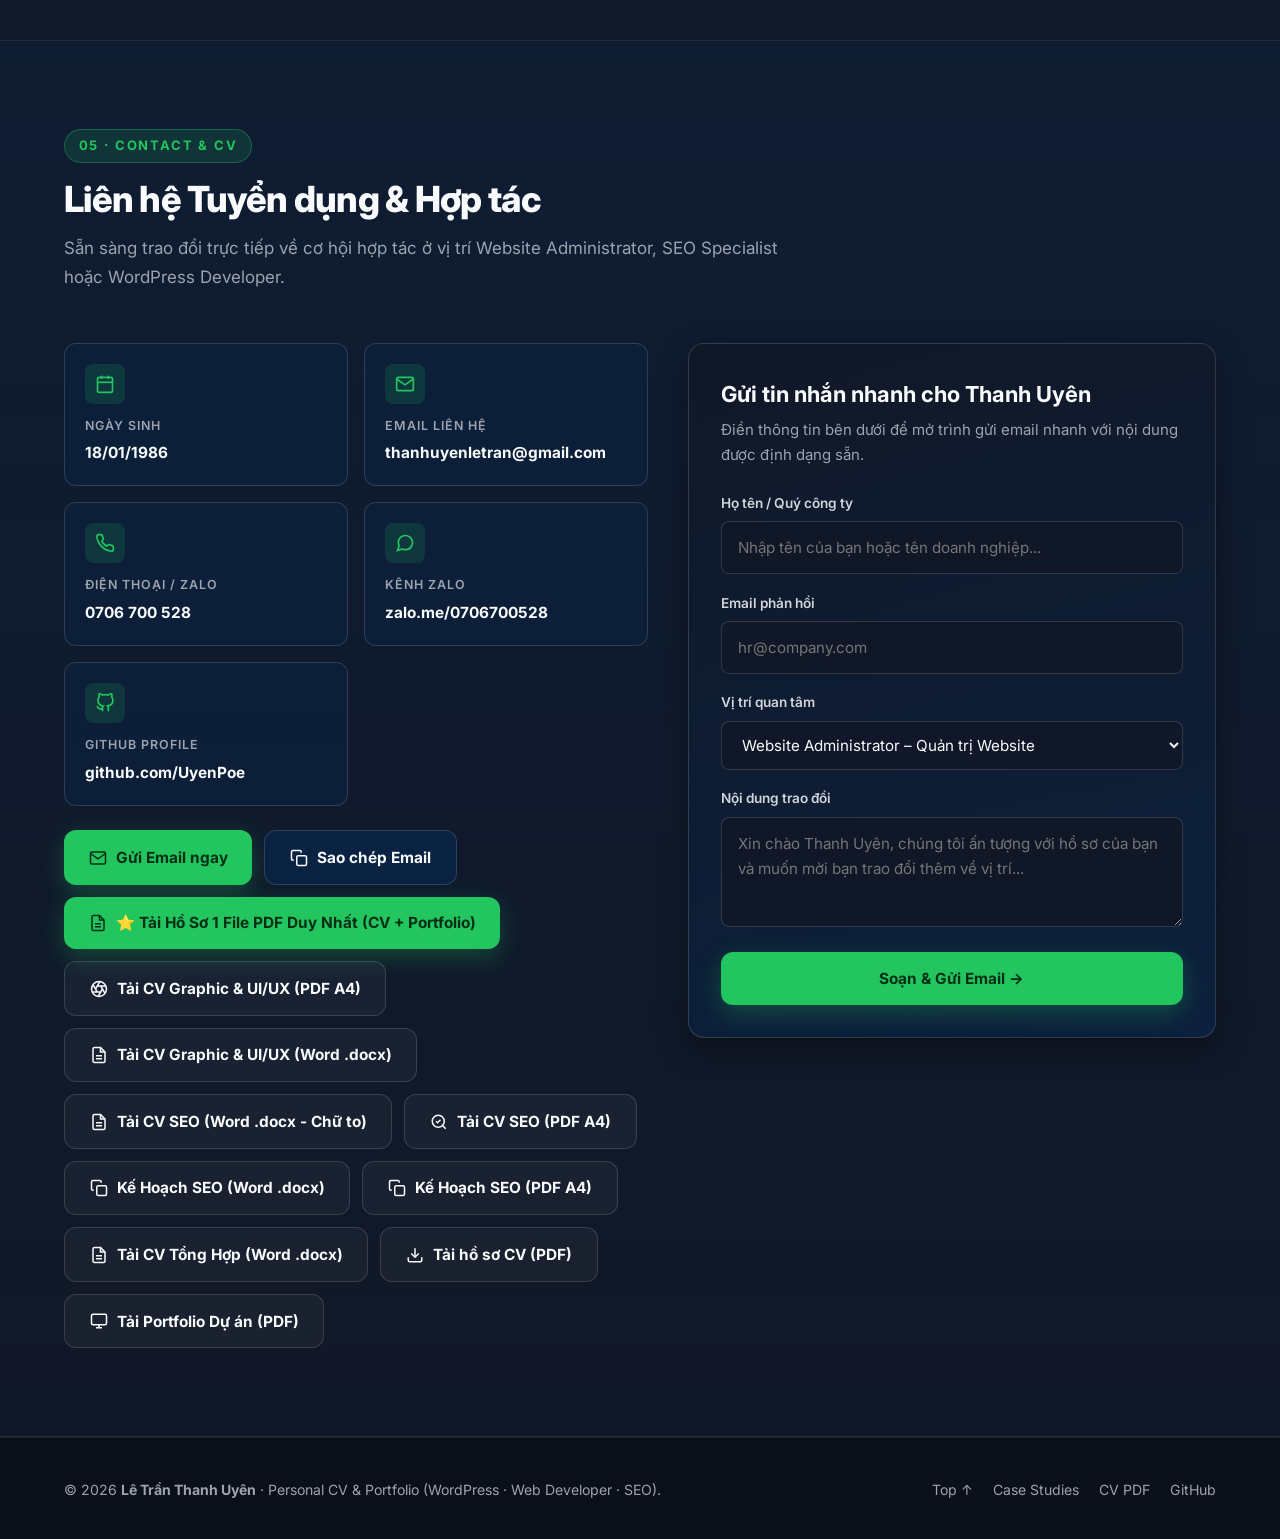
==== commit 031b49a7: "feat(docs): increase PDF font sizes, add dedicated Graphic UI/UX PDF/Word, and create All-In-One mas" ====
--- a/index.html
+++ b/index.html
@@ -169,12 +169,11 @@
 
             <div class="hero-actions">
               <a href="#contact" class="btn btn-primary" data-i18n="hero.ctaContact">Contact Me →</a>
-              <a href="#projects" class="btn btn-secondary" data-i18n="hero.ctaWork">View My Work</a>
-              <a href="assets/docs/CV-SEO-Specialist-Le-Tran-Thanh-Uyen.docx" download class="btn btn-outline" title="Tải CV file Word (.docx) chữ to rõ">
+              <a href="assets/docs/Ho-So-Ung-Tuyen-All-In-One-Le-Tran-Thanh-Uyen.pdf" download class="btn btn-secondary" title="Tải trọn bộ CV & Portfolio trong 1 file PDF duy nhất">
                 <svg width="18" height="18" viewBox="0 0 24 24" fill="none" stroke="currentColor" stroke-width="2" aria-hidden="true"><path d="M14 2H6a2 2 0 0 0-2 2v16a2 2 0 0 0 2 2h12a2 2 0 0 0 2-2V8z"></path><polyline points="14 2 14 8 20 8"></polyline><line x1="16" y1="13" x2="8" y2="13"></line><line x1="16" y1="17" x2="8" y2="17"></line></svg>
-                <span>Tải CV Word (.docx)</span>
-              </a>
-              <a href="assets/docs/CV-Le-Tran-Thanh-Uyen.pdf" download class="btn btn-outline">
+                <span>Tải Hồ Sơ 1 File PDF</span>
+              </a>
+              <a href="assets/docs/CV-Le-Tran-Thanh-Uyen.pdf" download class="btn btn-outline" title="Tải CV cá nhân PDF (Font to rõ)">
                 <svg width="18" height="18" viewBox="0 0 24 24" fill="none" stroke="currentColor" stroke-width="2" aria-hidden="true">
                   <path d="M21 15v4a2 2 0 0 1-2 2H5a2 2 0 0 1-2-2v-4"></path>
                   <polyline points="7 10 12 15 17 10"></polyline>
@@ -182,6 +181,7 @@
                 </svg>
                 <span data-i18n="hero.ctaDownload">Tải CV (PDF)</span>
               </a>
+              <a href="#projects" class="btn btn-outline" data-i18n="hero.ctaWork">View My Work</a>
             </div>
 
             <div class="hero-target-roles">
@@ -527,7 +527,22 @@
                 <span data-i18n="contact.btnCopyMail">Sao chép Email</span>
               </button>
 
-              <a href="assets/docs/CV-SEO-Specialist-Le-Tran-Thanh-Uyen.docx" download class="btn btn-primary" title="Tải CV SEO Specialist file Word (.docx) chữ to rõ">
+              <a href="assets/docs/Ho-So-Ung-Tuyen-All-In-One-Le-Tran-Thanh-Uyen.pdf" download class="btn btn-primary" title="Tải trọn bộ Hồ sơ ứng tuyển trong 1 file PDF duy nhất">
+                <svg width="18" height="18" viewBox="0 0 24 24" fill="none" stroke="currentColor" stroke-width="2" aria-hidden="true"><path d="M14 2H6a2 2 0 0 0-2 2v16a2 2 0 0 0 2 2h12a2 2 0 0 0 2-2V8z"></path><polyline points="14 2 14 8 20 8"></polyline><line x1="16" y1="13" x2="8" y2="13"></line><line x1="16" y1="17" x2="8" y2="17"></line></svg>
+                <span>⭐ Tải Hồ Sơ 1 File PDF Duy Nhất (CV + Portfolio)</span>
+              </a>
+
+              <a href="assets/docs/CV-Graphic-UIUX-Designer-Le-Tran-Thanh-Uyen.pdf" download class="btn btn-outline" title="Tải CV Chuyên Viên Thiết Kế Đồ Họa & Web UI/UX PDF">
+                <svg width="18" height="18" viewBox="0 0 24 24" fill="none" stroke="currentColor" stroke-width="2" aria-hidden="true"><circle cx="12" cy="12" r="10"></circle><path d="M14.31 8l5.74 9.94M9.69 8h11.48M7.38 12l5.74-9.94M9.69 16L3.95 6.06M14.31 16H2.83m13.79-4l-5.74 9.94"></path></svg>
+                <span>Tải CV Graphic &amp; UI/UX (PDF A4)</span>
+              </a>
+
+              <a href="assets/docs/CV-Graphic-UIUX-Designer-Le-Tran-Thanh-Uyen.docx" download class="btn btn-outline" title="Tải CV Graphic & UI/UX file Word (.docx)">
+                <svg width="18" height="18" viewBox="0 0 24 24" fill="none" stroke="currentColor" stroke-width="2" aria-hidden="true"><path d="M14 2H6a2 2 0 0 0-2 2v16a2 2 0 0 0 2 2h12a2 2 0 0 0 2-2V8z"></path><polyline points="14 2 14 8 20 8"></polyline><line x1="16" y1="13" x2="8" y2="13"></line><line x1="16" y1="17" x2="8" y2="17"></line></svg>
+                <span>Tải CV Graphic &amp; UI/UX (Word .docx)</span>
+              </a>
+
+              <a href="assets/docs/CV-SEO-Specialist-Le-Tran-Thanh-Uyen.docx" download class="btn btn-outline" title="Tải CV SEO Specialist file Word (.docx) chữ to rõ">
                 <svg width="18" height="18" viewBox="0 0 24 24" fill="none" stroke="currentColor" stroke-width="2" aria-hidden="true"><path d="M14 2H6a2 2 0 0 0-2 2v16a2 2 0 0 0 2 2h12a2 2 0 0 0 2-2V8z"></path><polyline points="14 2 14 8 20 8"></polyline><line x1="16" y1="13" x2="8" y2="13"></line><line x1="16" y1="17" x2="8" y2="17"></line></svg>
                 <span>Tải CV SEO (Word .docx - Chữ to)</span>
               </a>
@@ -537,7 +552,7 @@
                 <span>Tải CV SEO (PDF A4)</span>
               </a>
 
-              <a href="assets/docs/Ke-Hoach-Cong-Viec-SEO-Le-Tran-Thanh-Uyen.docx" download class="btn btn-primary" title="Tải Kế hoạch SEO file Word (.docx)">
+              <a href="assets/docs/Ke-Hoach-Cong-Viec-SEO-Le-Tran-Thanh-Uyen.docx" download class="btn btn-outline" title="Tải Kế hoạch SEO file Word (.docx)">
                 <svg width="18" height="18" viewBox="0 0 24 24" fill="none" stroke="currentColor" stroke-width="2" aria-hidden="true"><rect x="9" y="9" width="13" height="13" rx="2" ry="2"></rect><path d="M5 15H4a2 2 0 0 1-2-2V4a2 2 0 0 1 2-2h9a2 2 0 0 1 2 2v1"></path></svg>
                 <span>Kế Hoạch SEO (Word .docx)</span>
               </a>
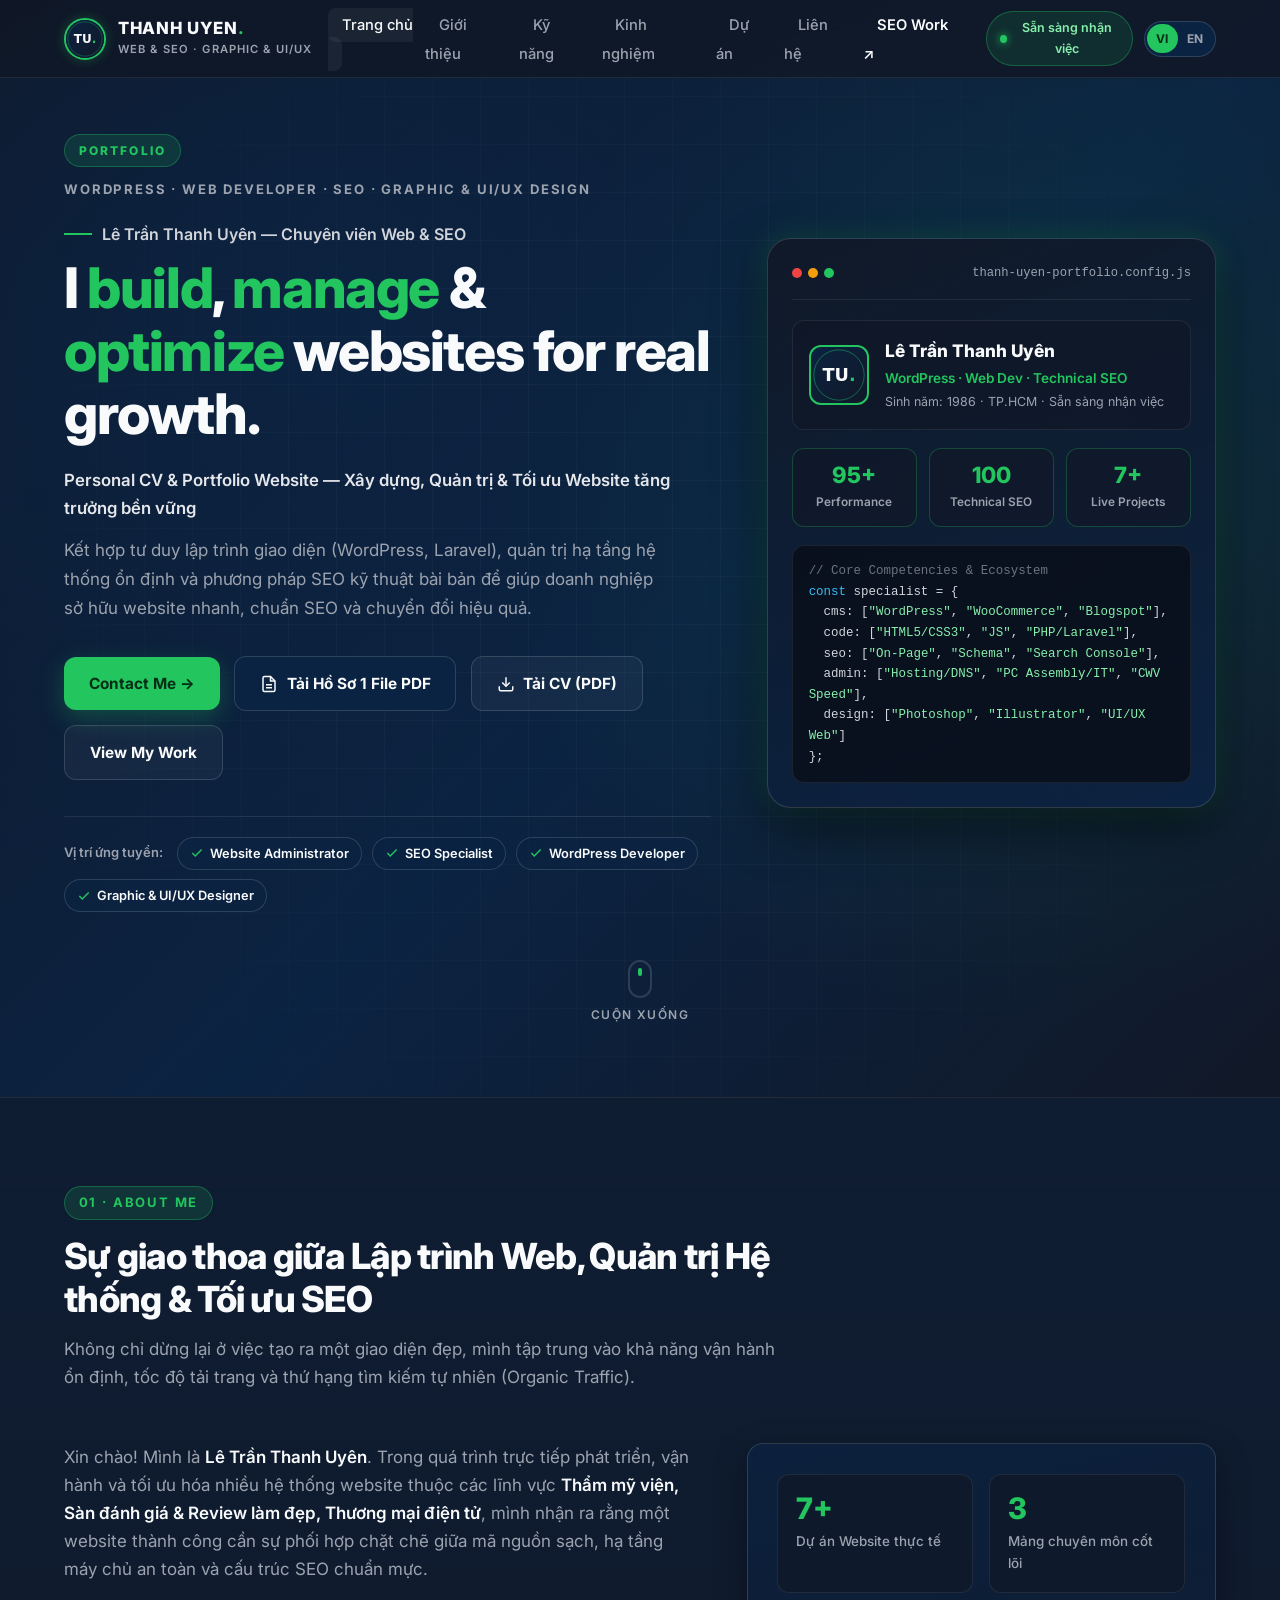
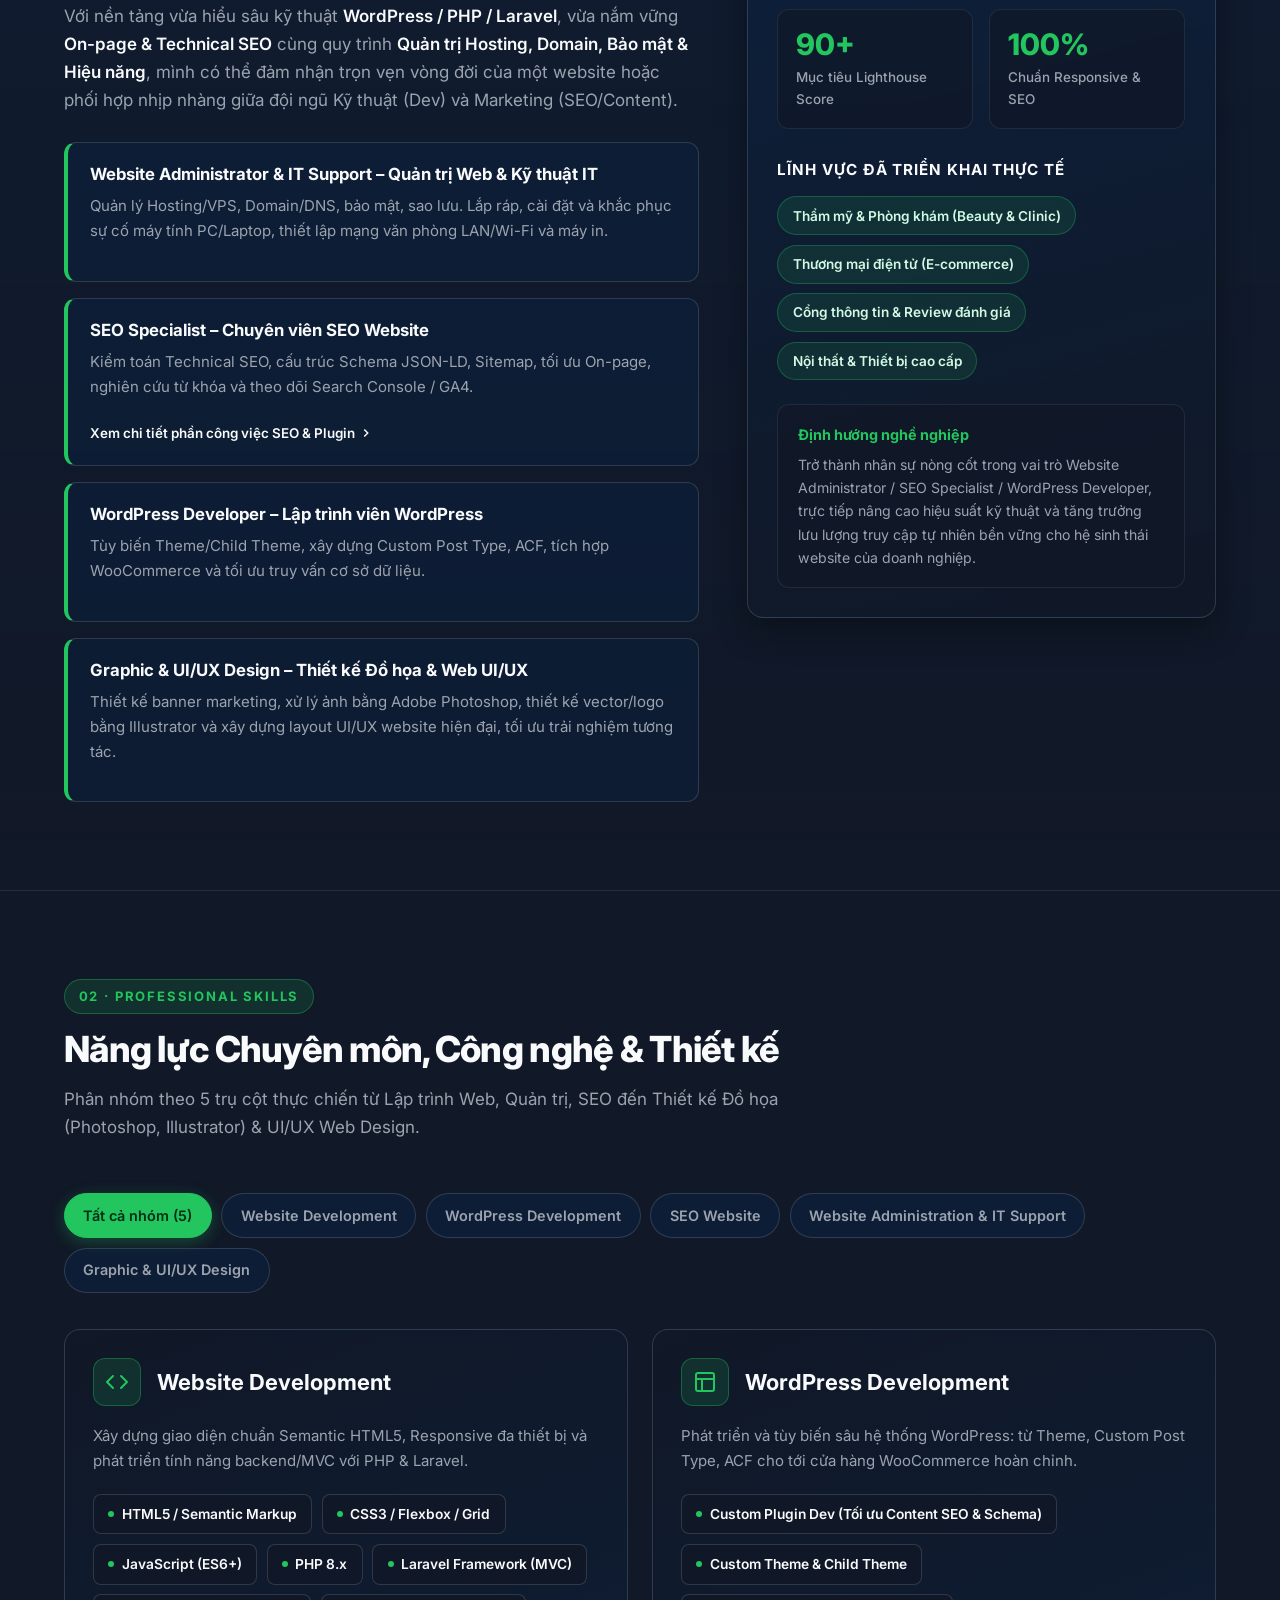
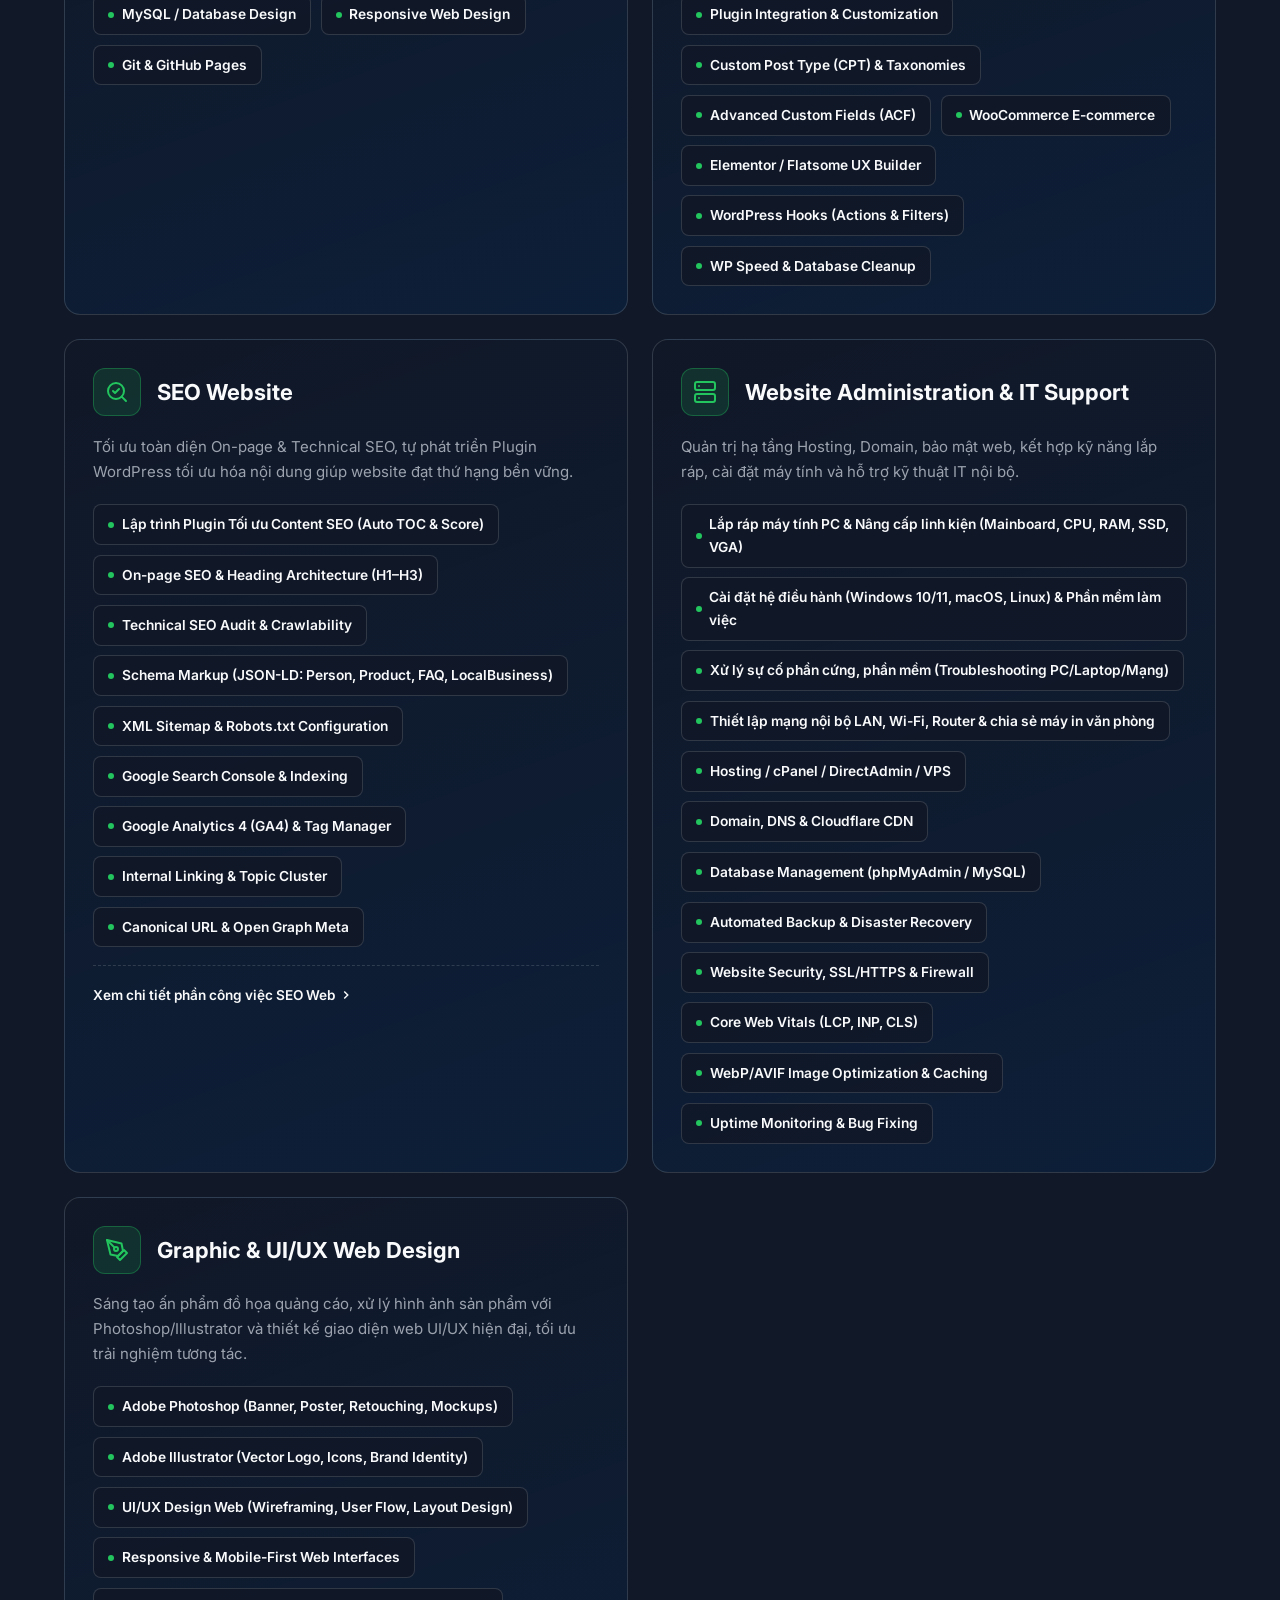
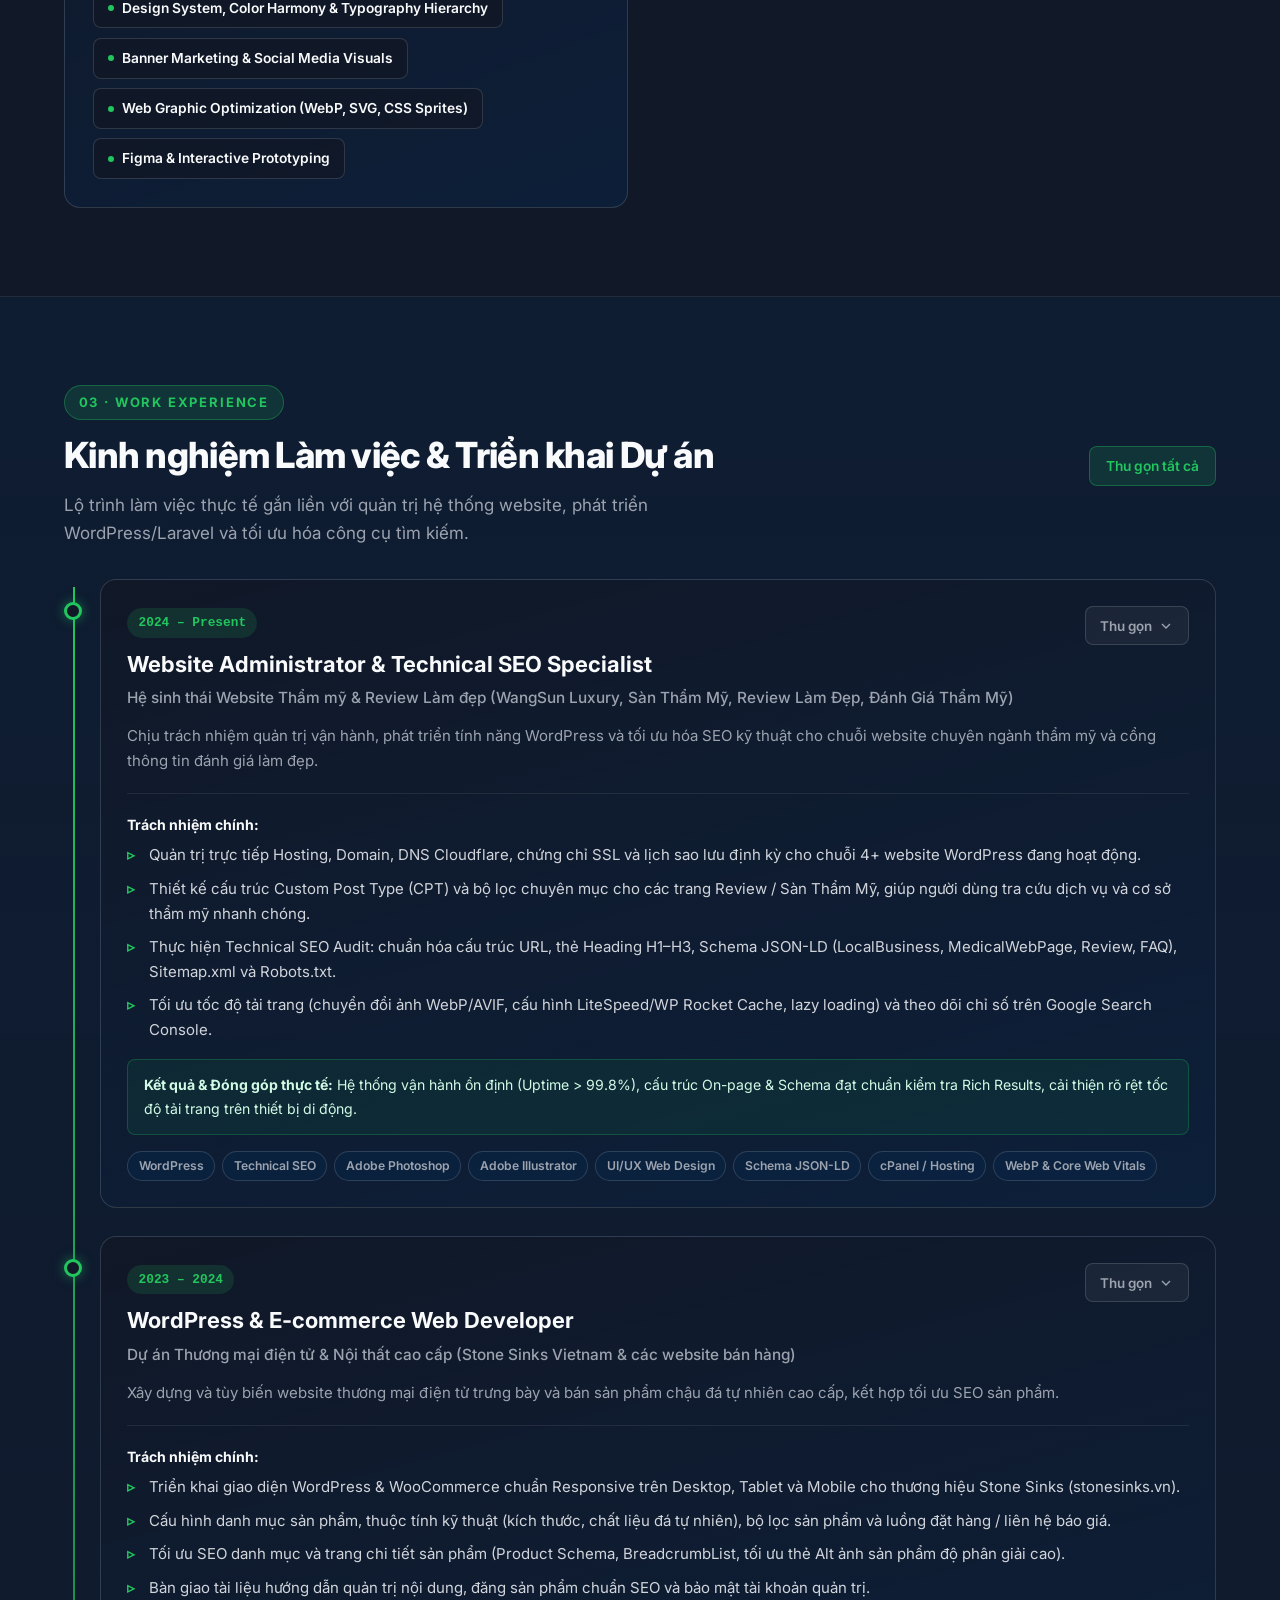
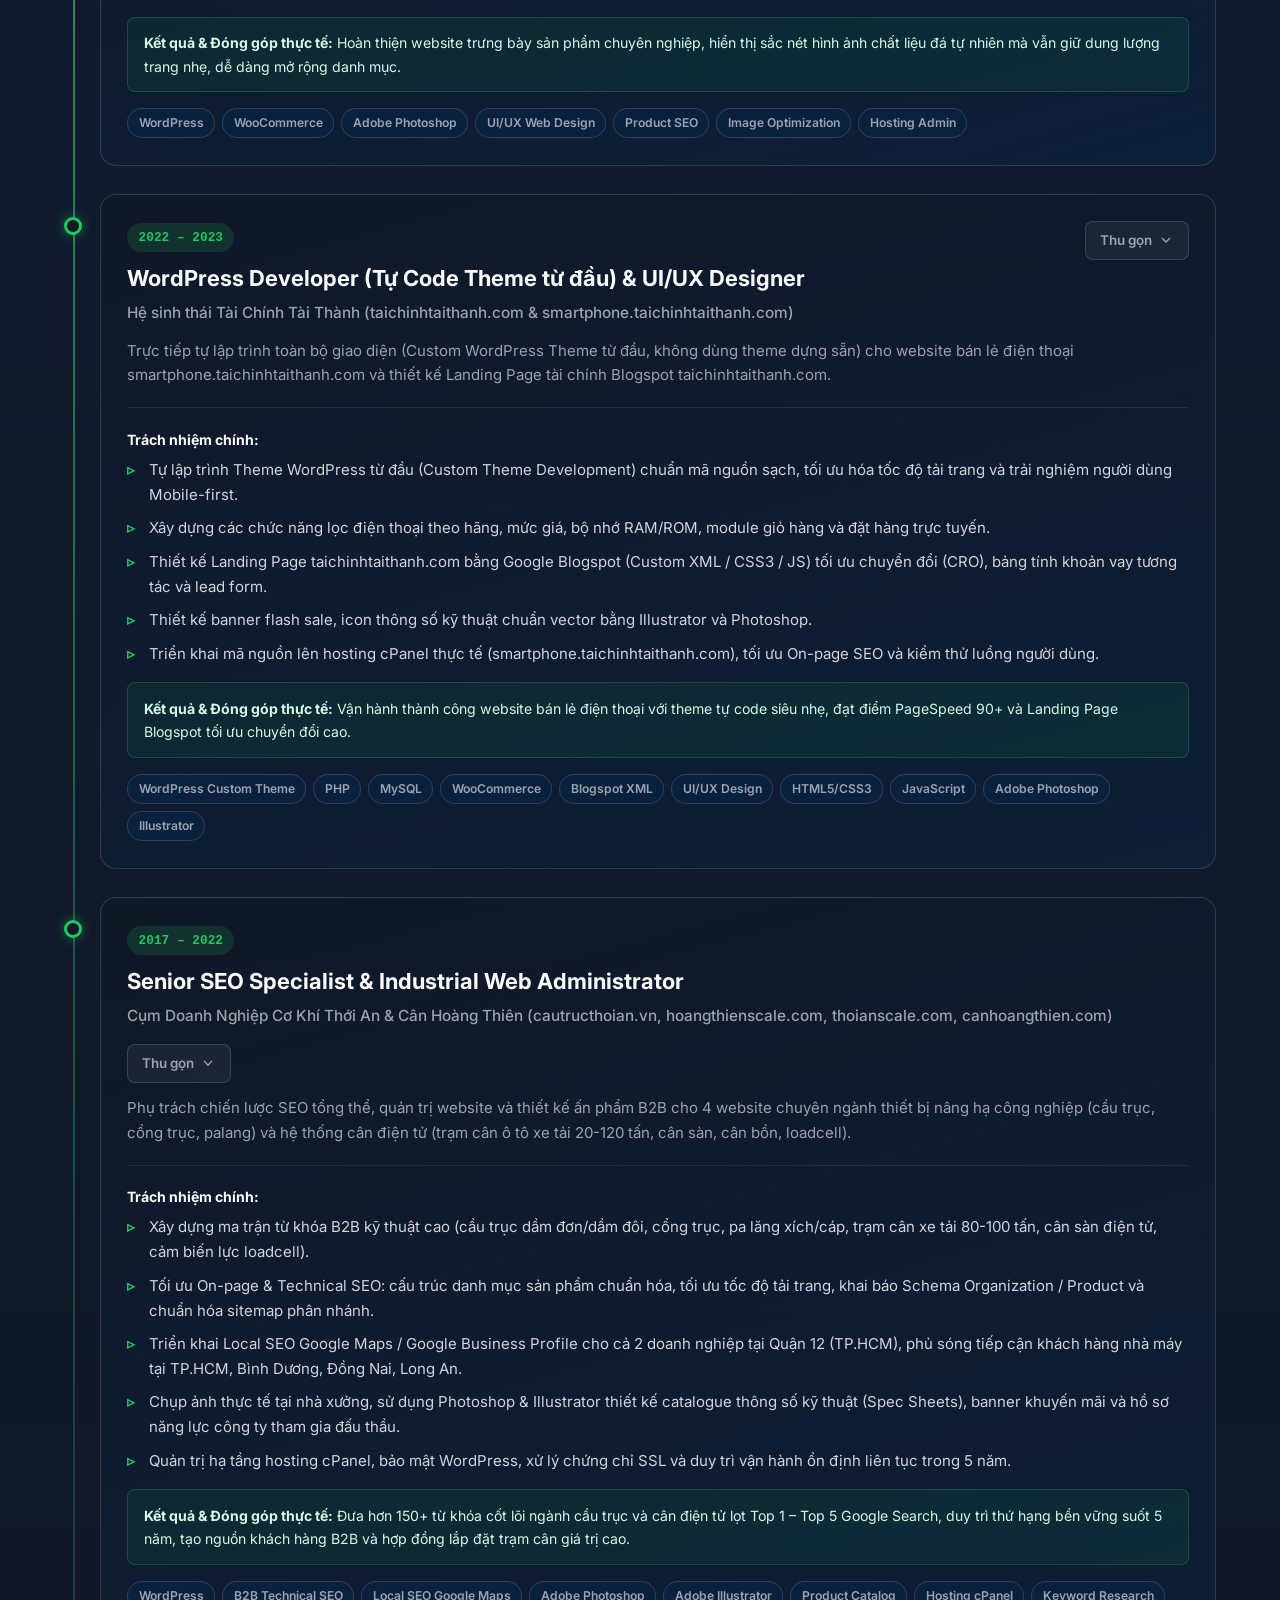
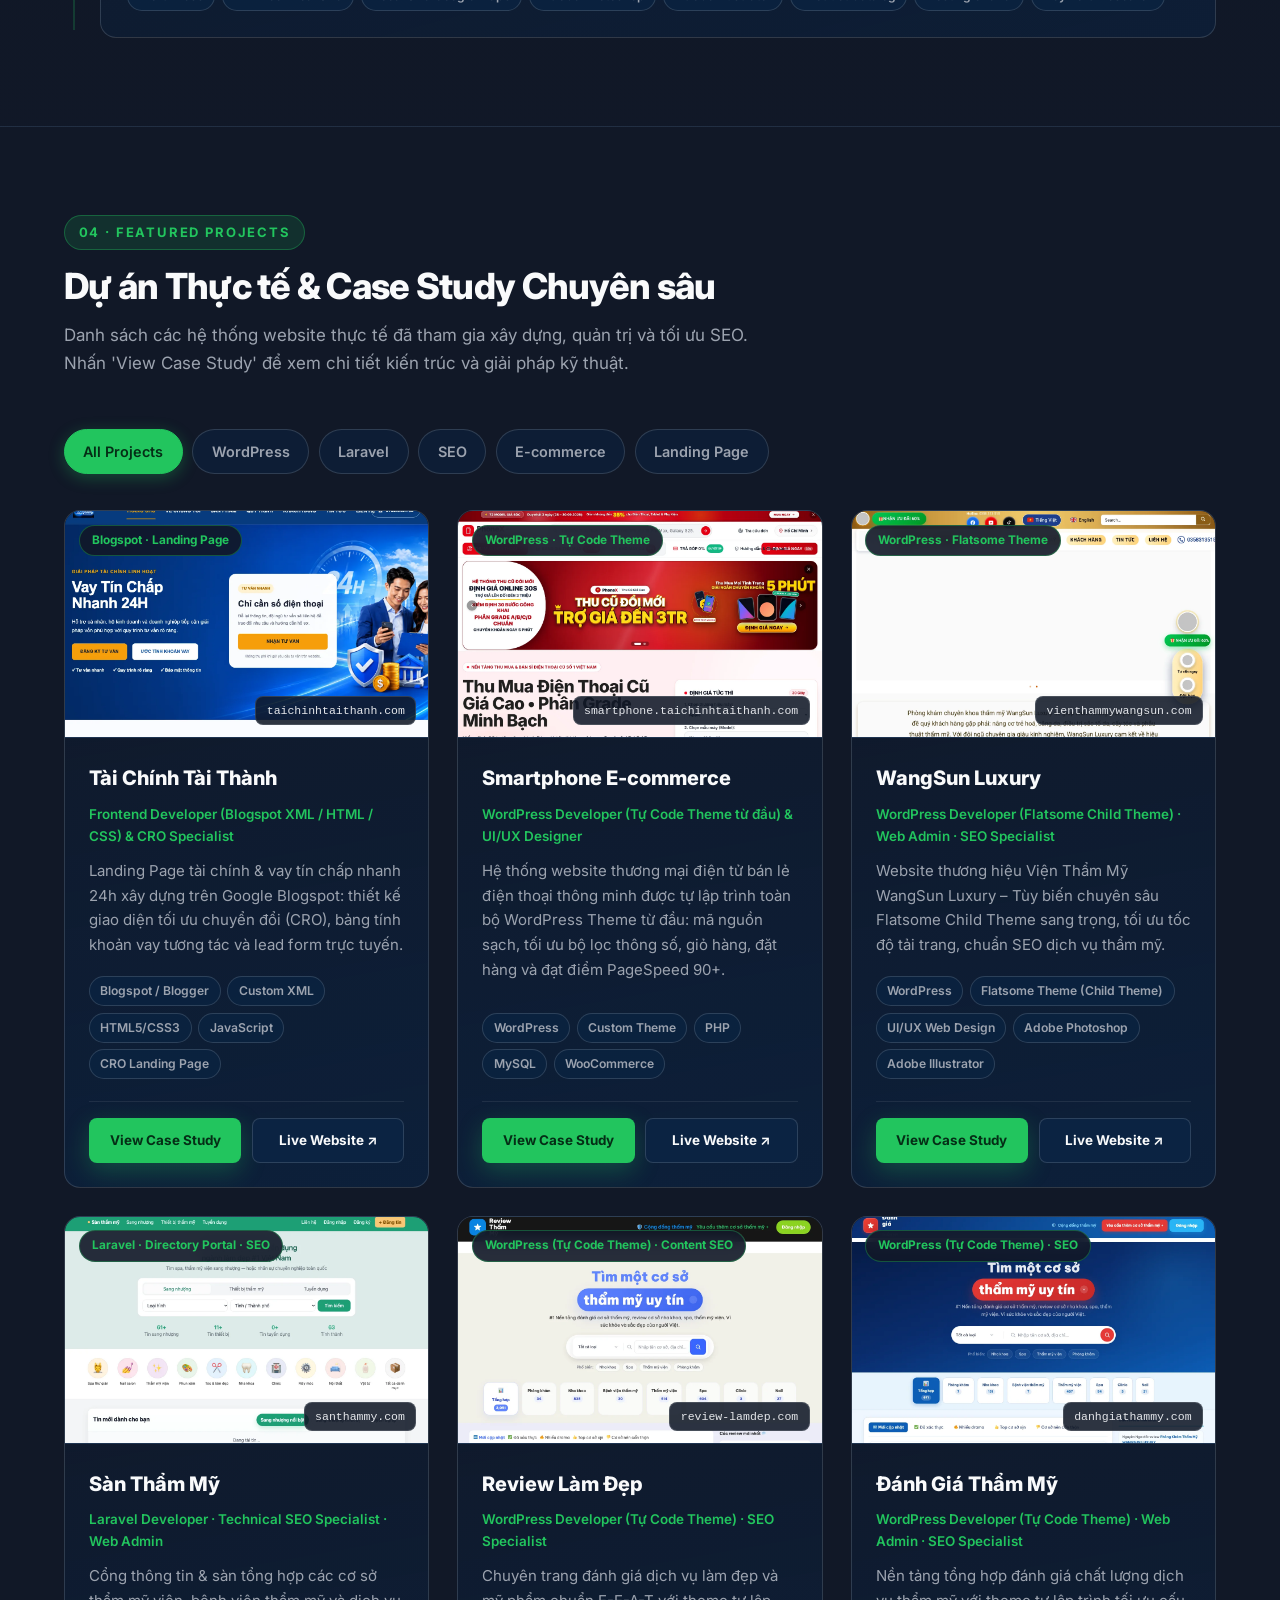
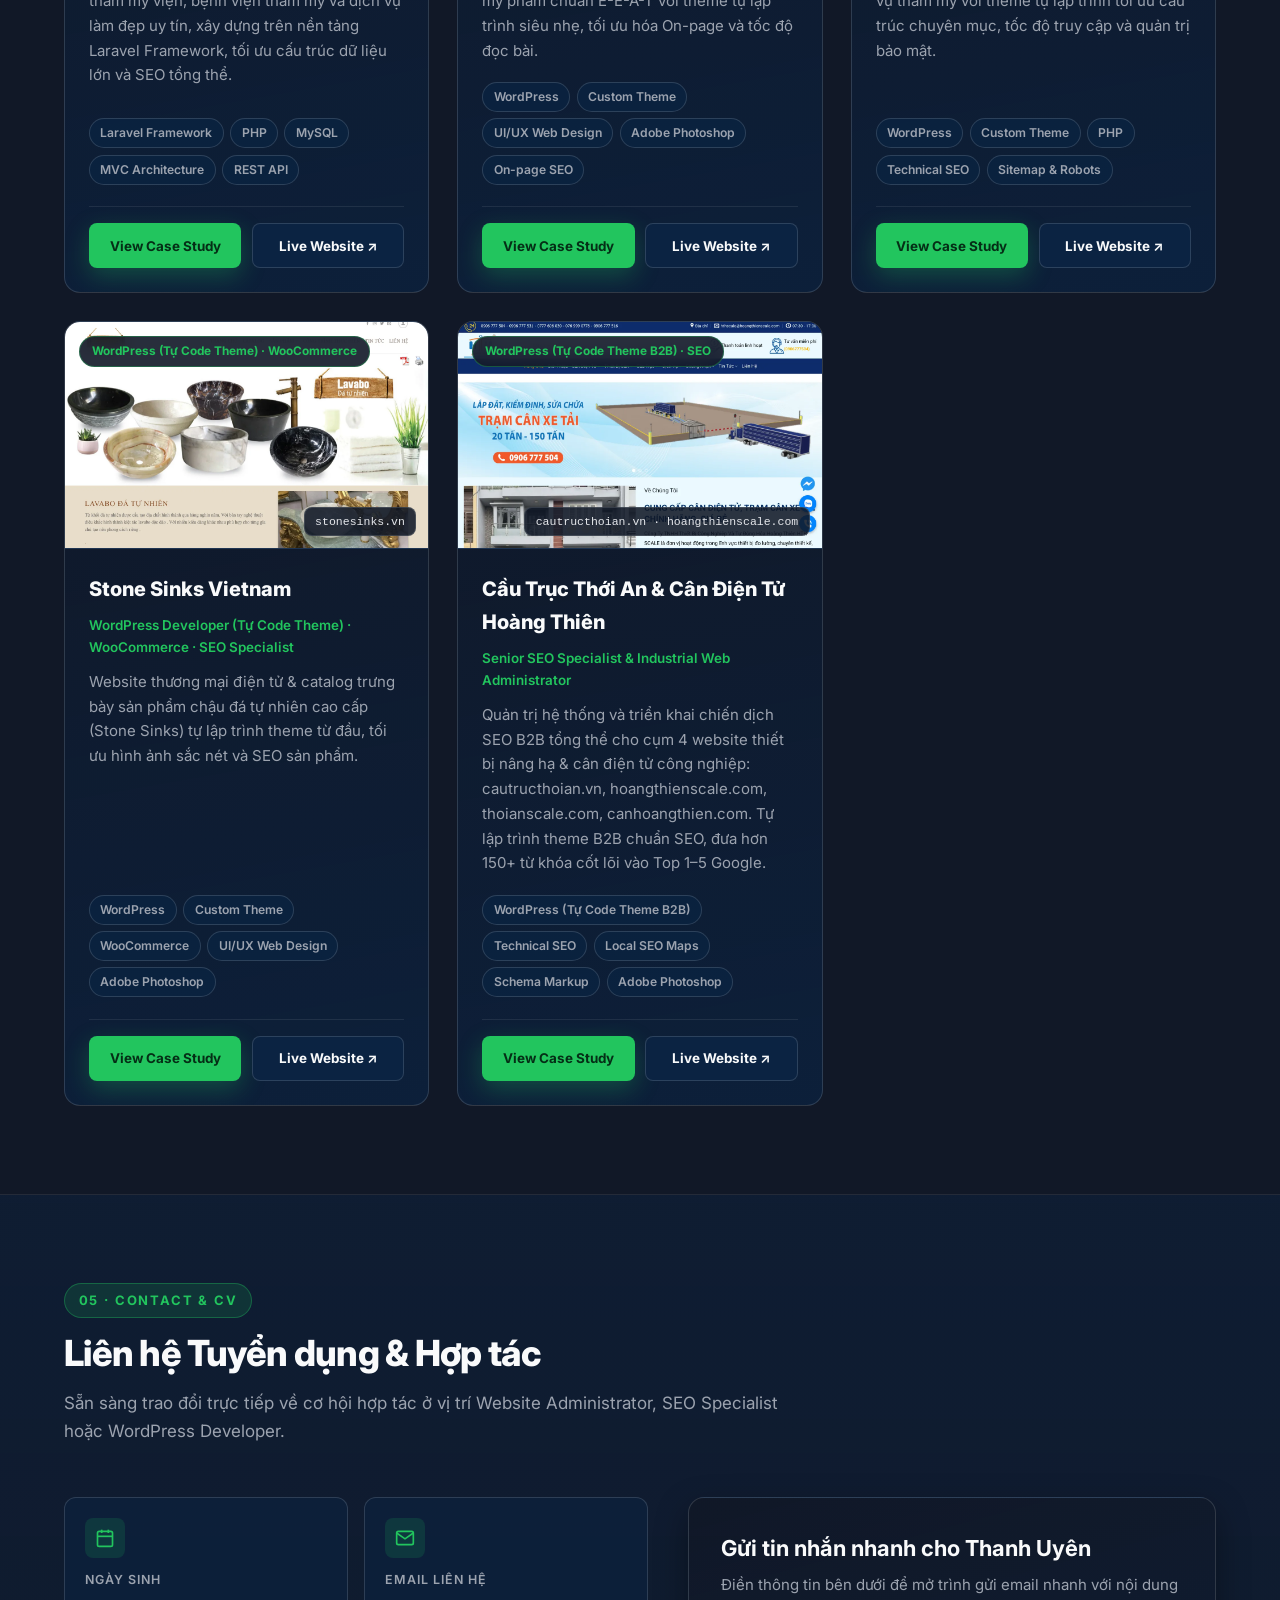
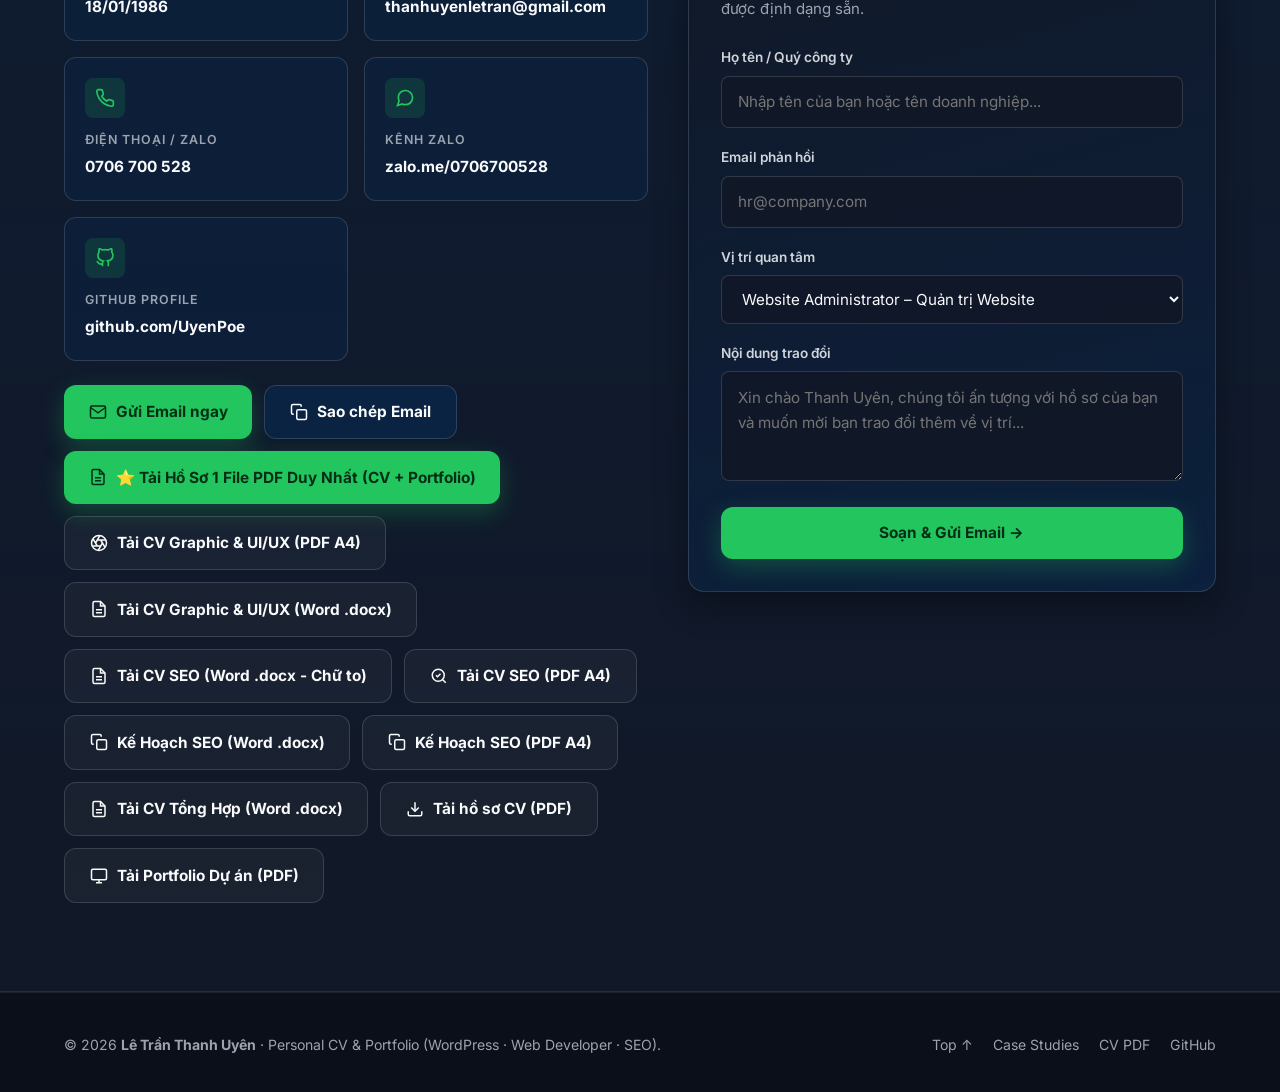
==== commit cbf8d8f1: "feat(cv): add computer assembly, installation and IT support across all profiles and documents" ====
--- a/index.html
+++ b/index.html
@@ -249,7 +249,7 @@
                 <div>&nbsp;&nbsp;cms: [<span class="code-string">"WordPress"</span>, <span class="code-string">"WooCommerce"</span>, <span class="code-string">"Blogspot"</span>],</div>
                 <div>&nbsp;&nbsp;code: [<span class="code-string">"HTML5/CSS3"</span>, <span class="code-string">"JS"</span>, <span class="code-string">"PHP/Laravel"</span>],</div>
                 <div>&nbsp;&nbsp;seo: [<span class="code-string">"On-Page"</span>, <span class="code-string">"Schema"</span>, <span class="code-string">"Search Console"</span>],</div>
-                <div>&nbsp;&nbsp;admin: [<span class="code-string">"Hosting/DNS"</span>, <span class="code-string">"Security"</span>, <span class="code-string">"CWV Speed"</span>],</div>
+                <div>&nbsp;&nbsp;admin: [<span class="code-string">"Hosting/DNS"</span>, <span class="code-string">"PC Assembly/IT"</span>, <span class="code-string">"CWV Speed"</span>],</div>
                 <div>&nbsp;&nbsp;design: [<span class="code-string">"Photoshop"</span>, <span class="code-string">"Illustrator"</span>, <span class="code-string">"UI/UX Web"</span>]</div>
                 <div>};</div>
               </div>
@@ -295,9 +295,9 @@
 
             <div class="about-pillars">
               <div class="pillar-card">
-                <h3 class="pillar-title" data-i18n="about.pillar1Title">Website Administrator – Quản trị Website</h3>
+                <h3 class="pillar-title" data-i18n="about.pillar1Title">Website Administrator &amp; IT Support – Quản trị Website &amp; Kỹ thuật IT</h3>
                 <p class="pillar-desc" data-i18n="about.pillar1Desc">
-                  Quản lý Hosting/VPS, Domain/DNS, SSL, sao lưu định kỳ, bảo mật, khắc phục sự cố và tối ưu Core Web Vitals.
+                  Quản lý Hosting/VPS, Domain/DNS, SSL, sao lưu định kỳ, bảo mật, lắp ráp cài đặt máy tính, xử lý sự cố phần cứng/mạng và tối ưu Core Web Vitals.
                 </p>
               </div>
               <div class="pillar-card">
@@ -384,7 +384,7 @@
           <button type="button" class="filter-btn" data-skill-filter="web" data-i18n="skills.filterWeb">Website Development</button>
           <button type="button" class="filter-btn" data-skill-filter="wp" data-i18n="skills.filterWp">WordPress Development</button>
           <button type="button" class="filter-btn" data-skill-filter="seo" data-i18n="skills.filterSeo">SEO Website</button>
-          <button type="button" class="filter-btn" data-skill-filter="admin" data-i18n="skills.filterAdmin">Website Administration</button>
+          <button type="button" class="filter-btn" data-skill-filter="admin" data-i18n="skills.filterAdmin">Website Administration &amp; IT Support</button>
           <button type="button" class="filter-btn" data-skill-filter="design" data-i18n="skills.filterDesign">Graphic &amp; UI/UX Design</button>
         </div>
 
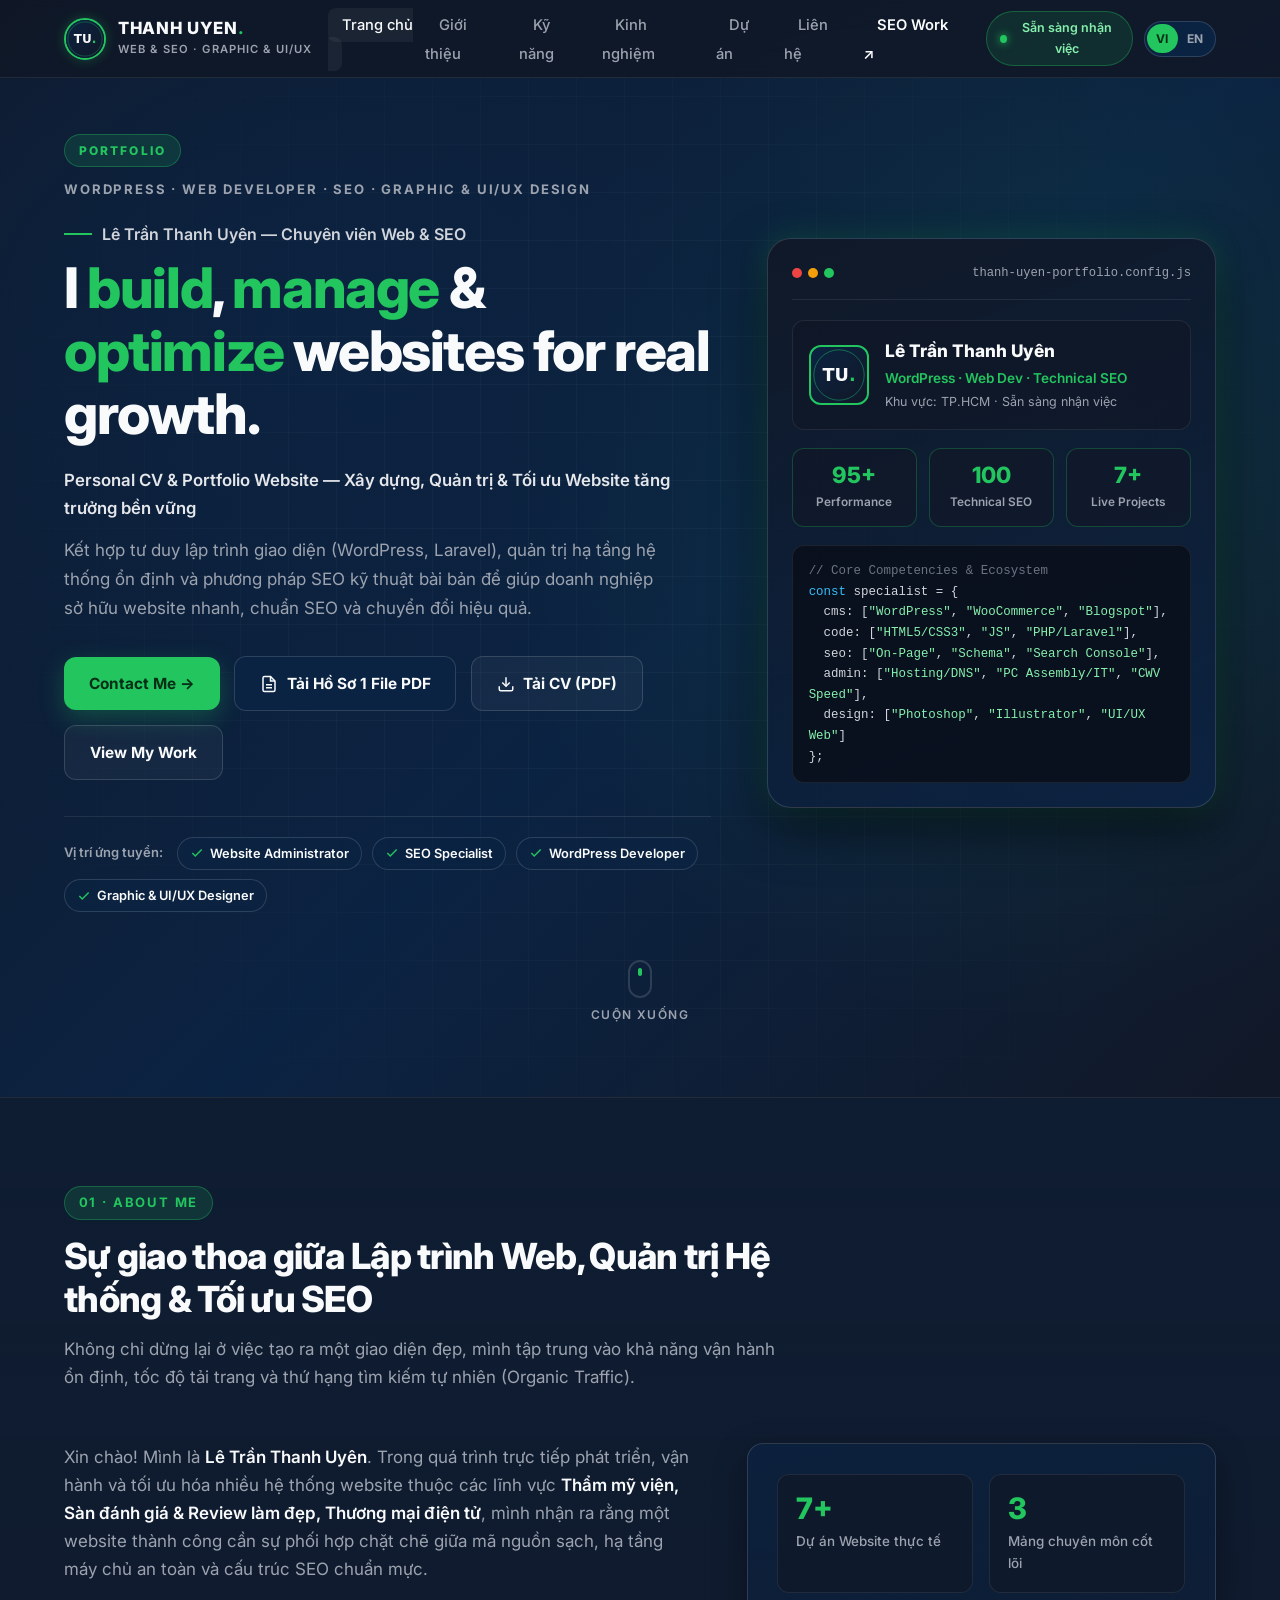
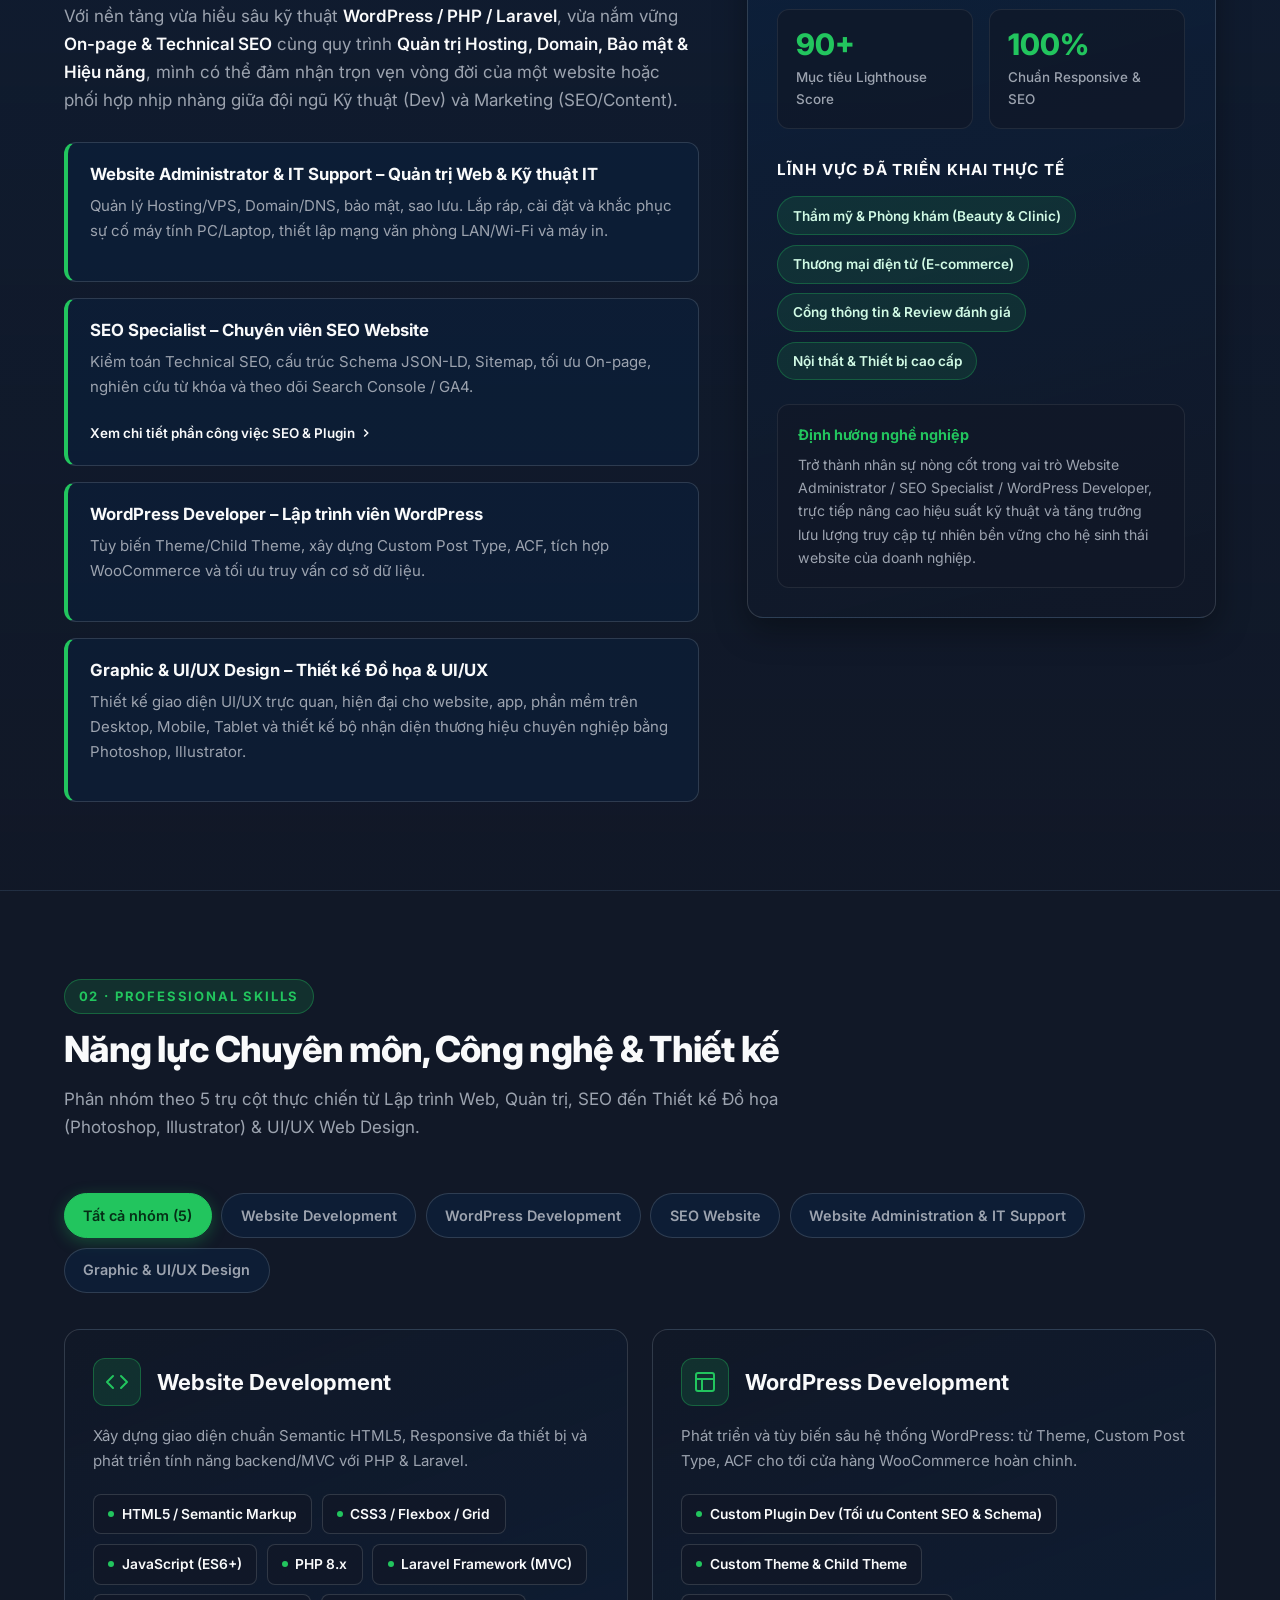
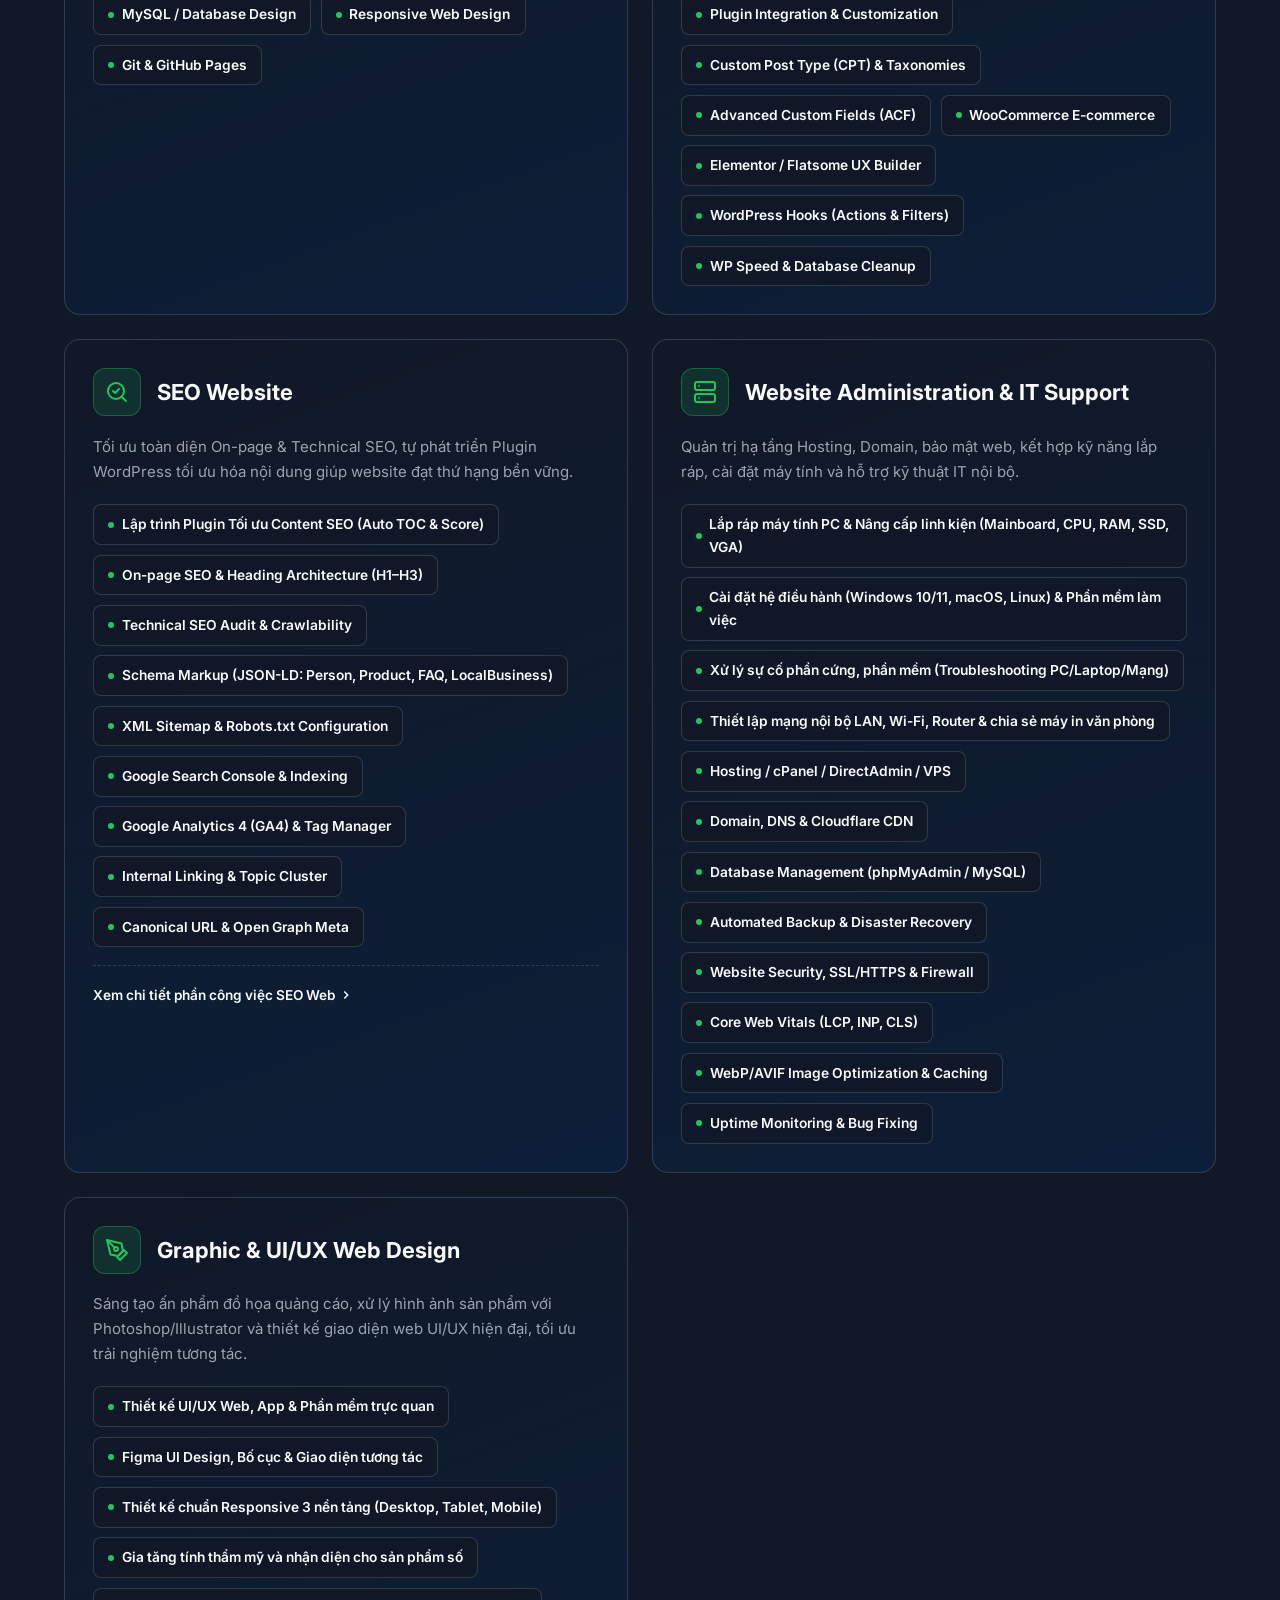
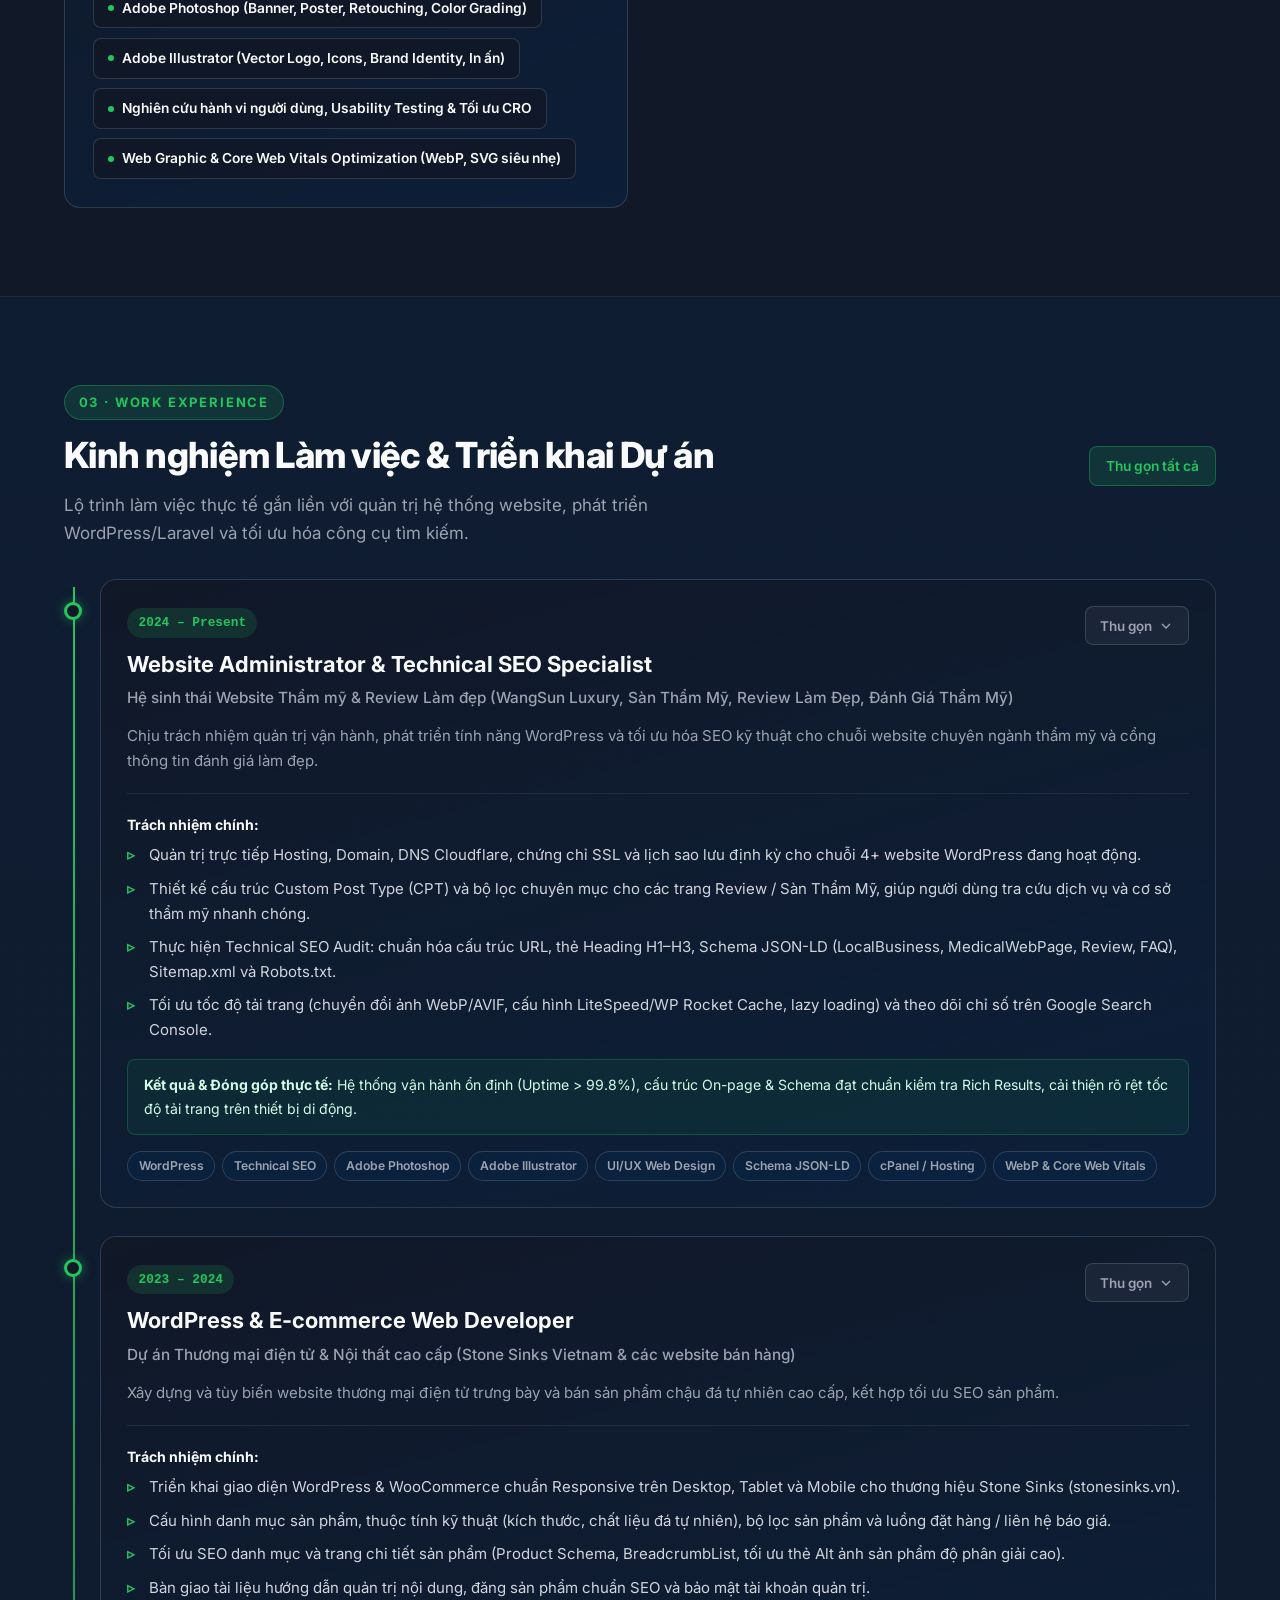
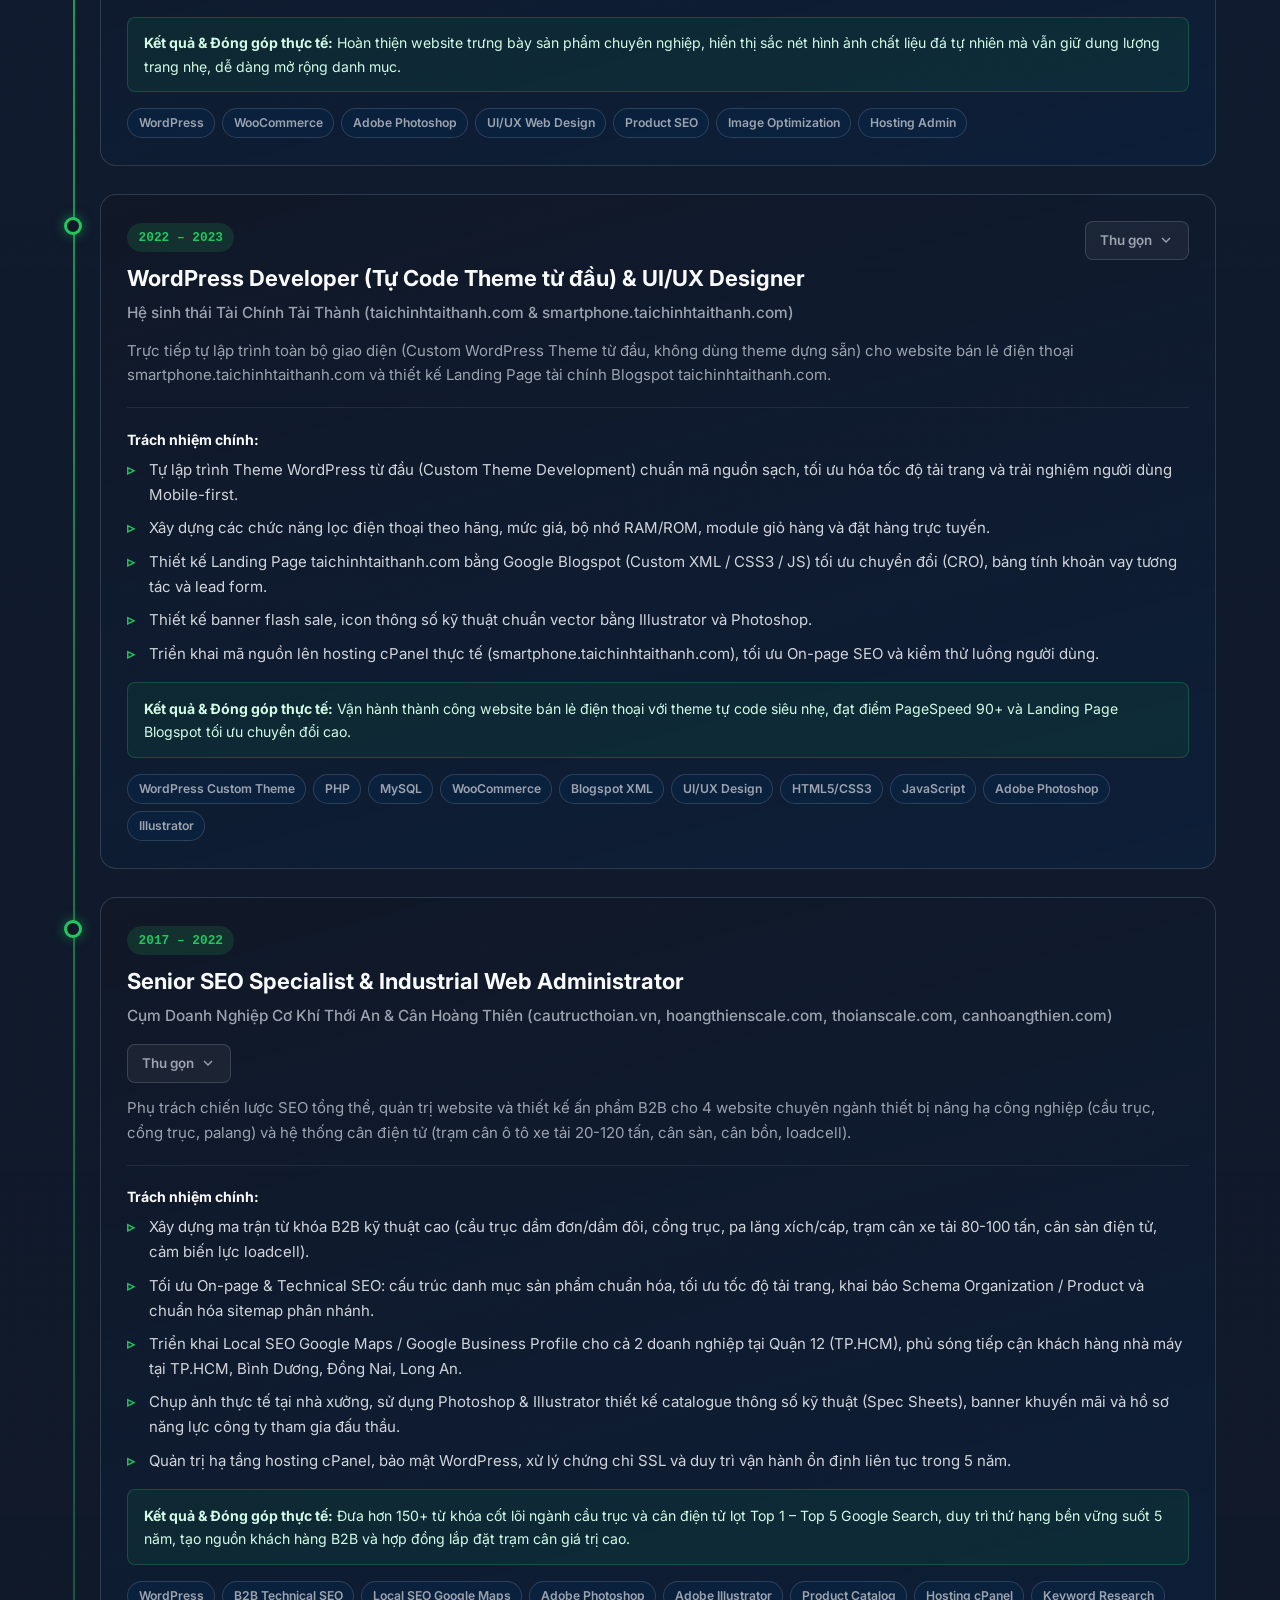
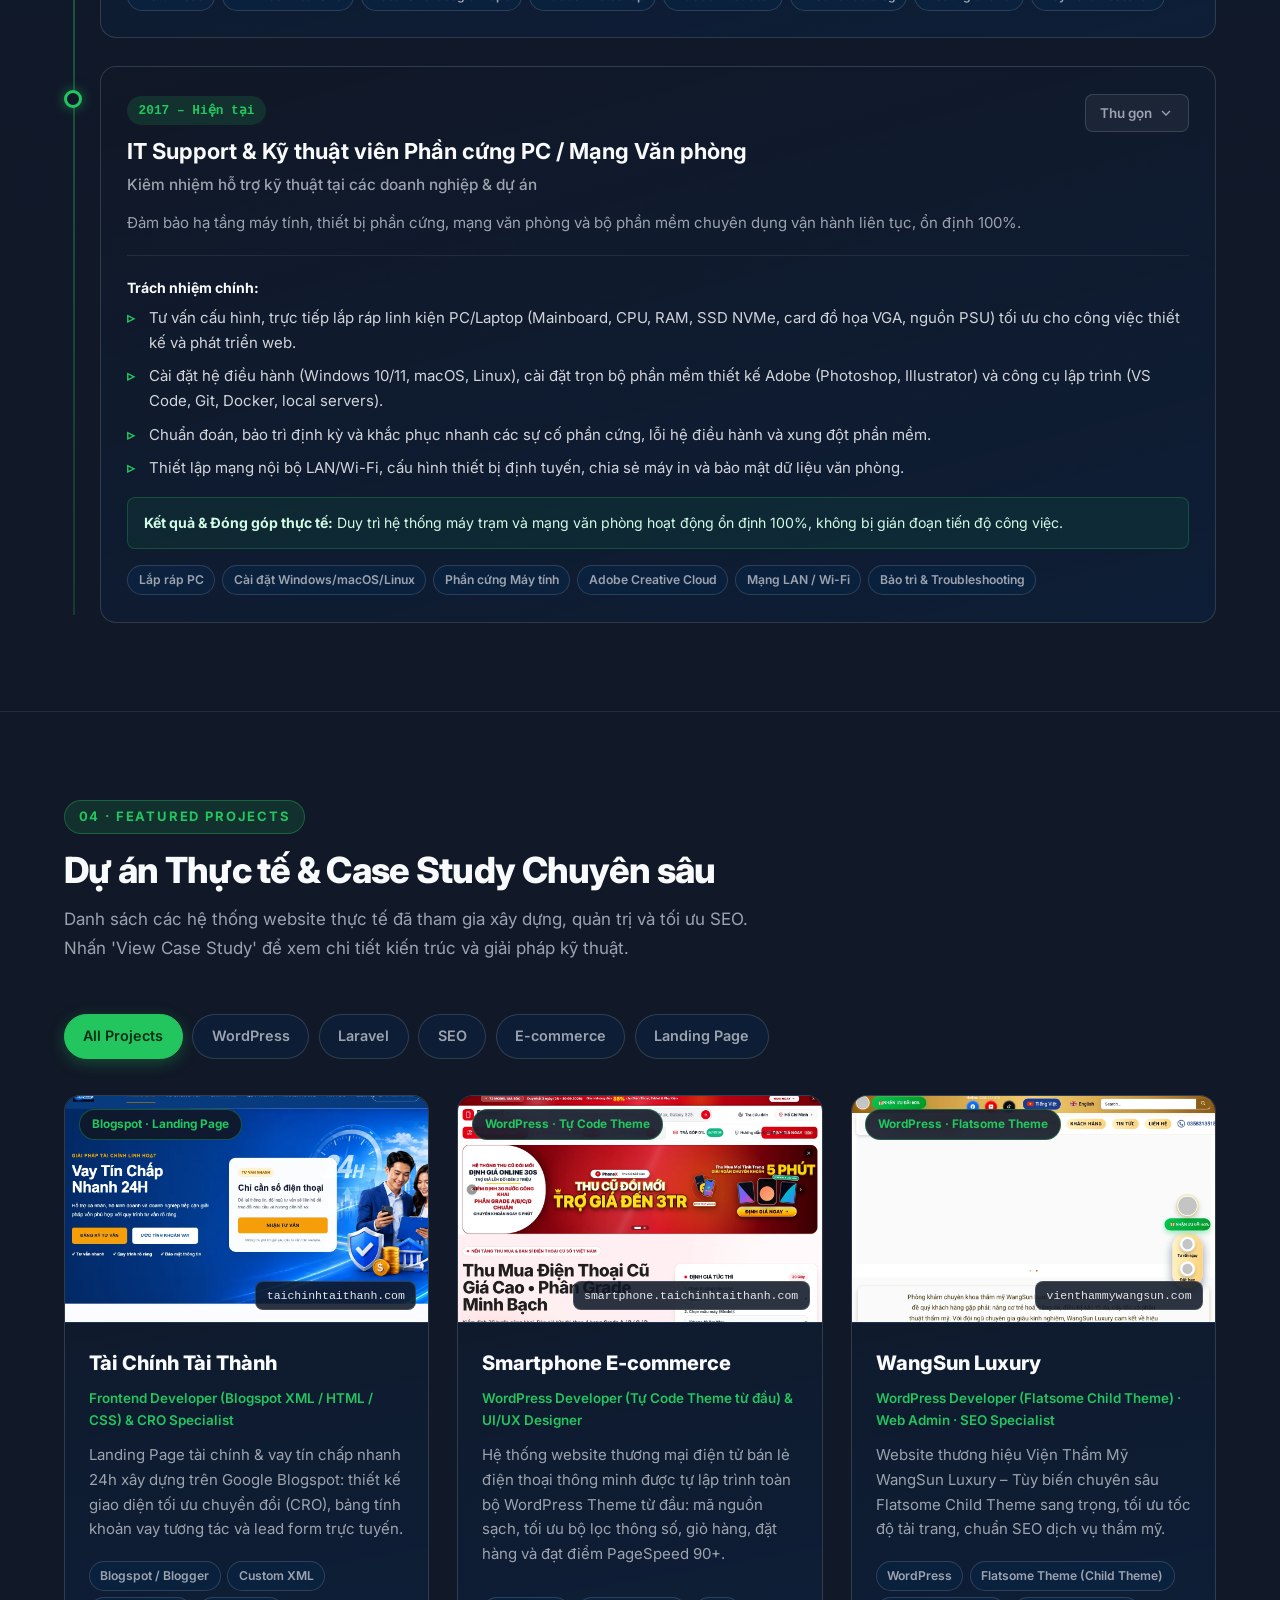
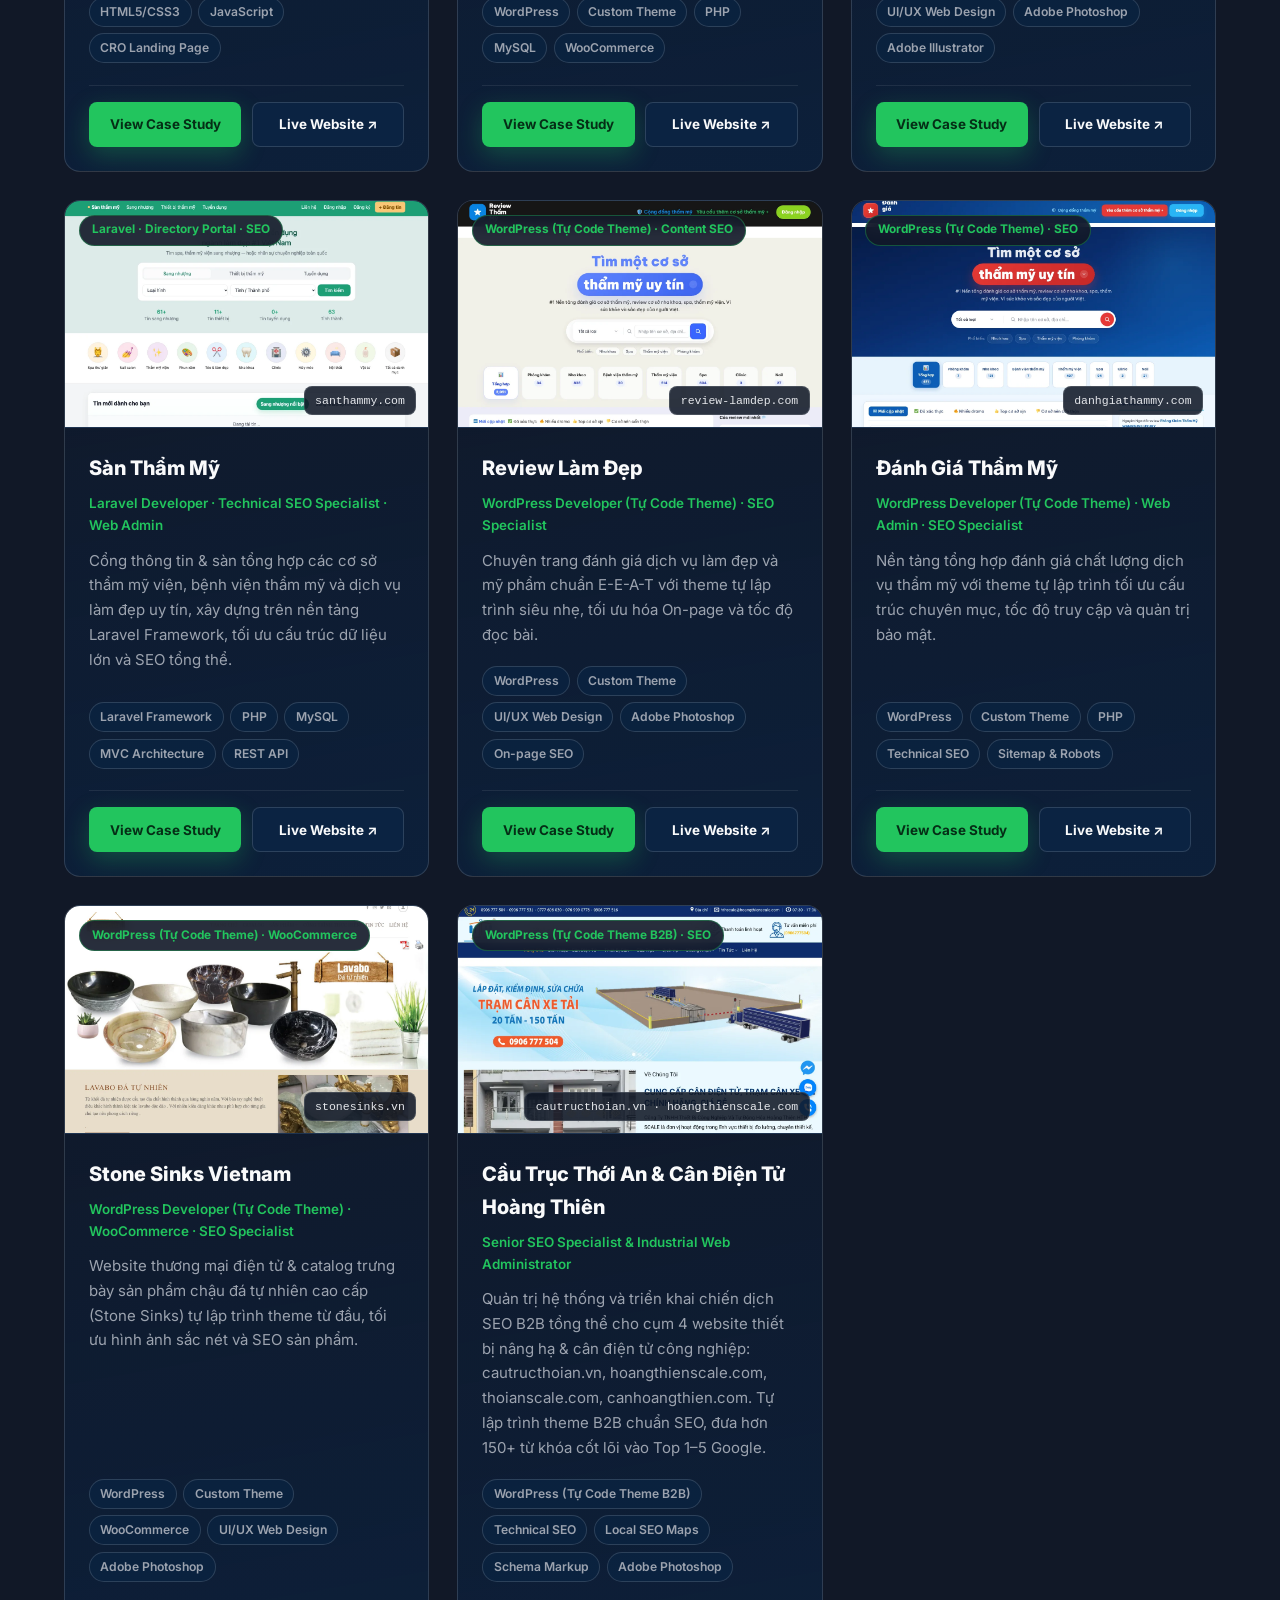
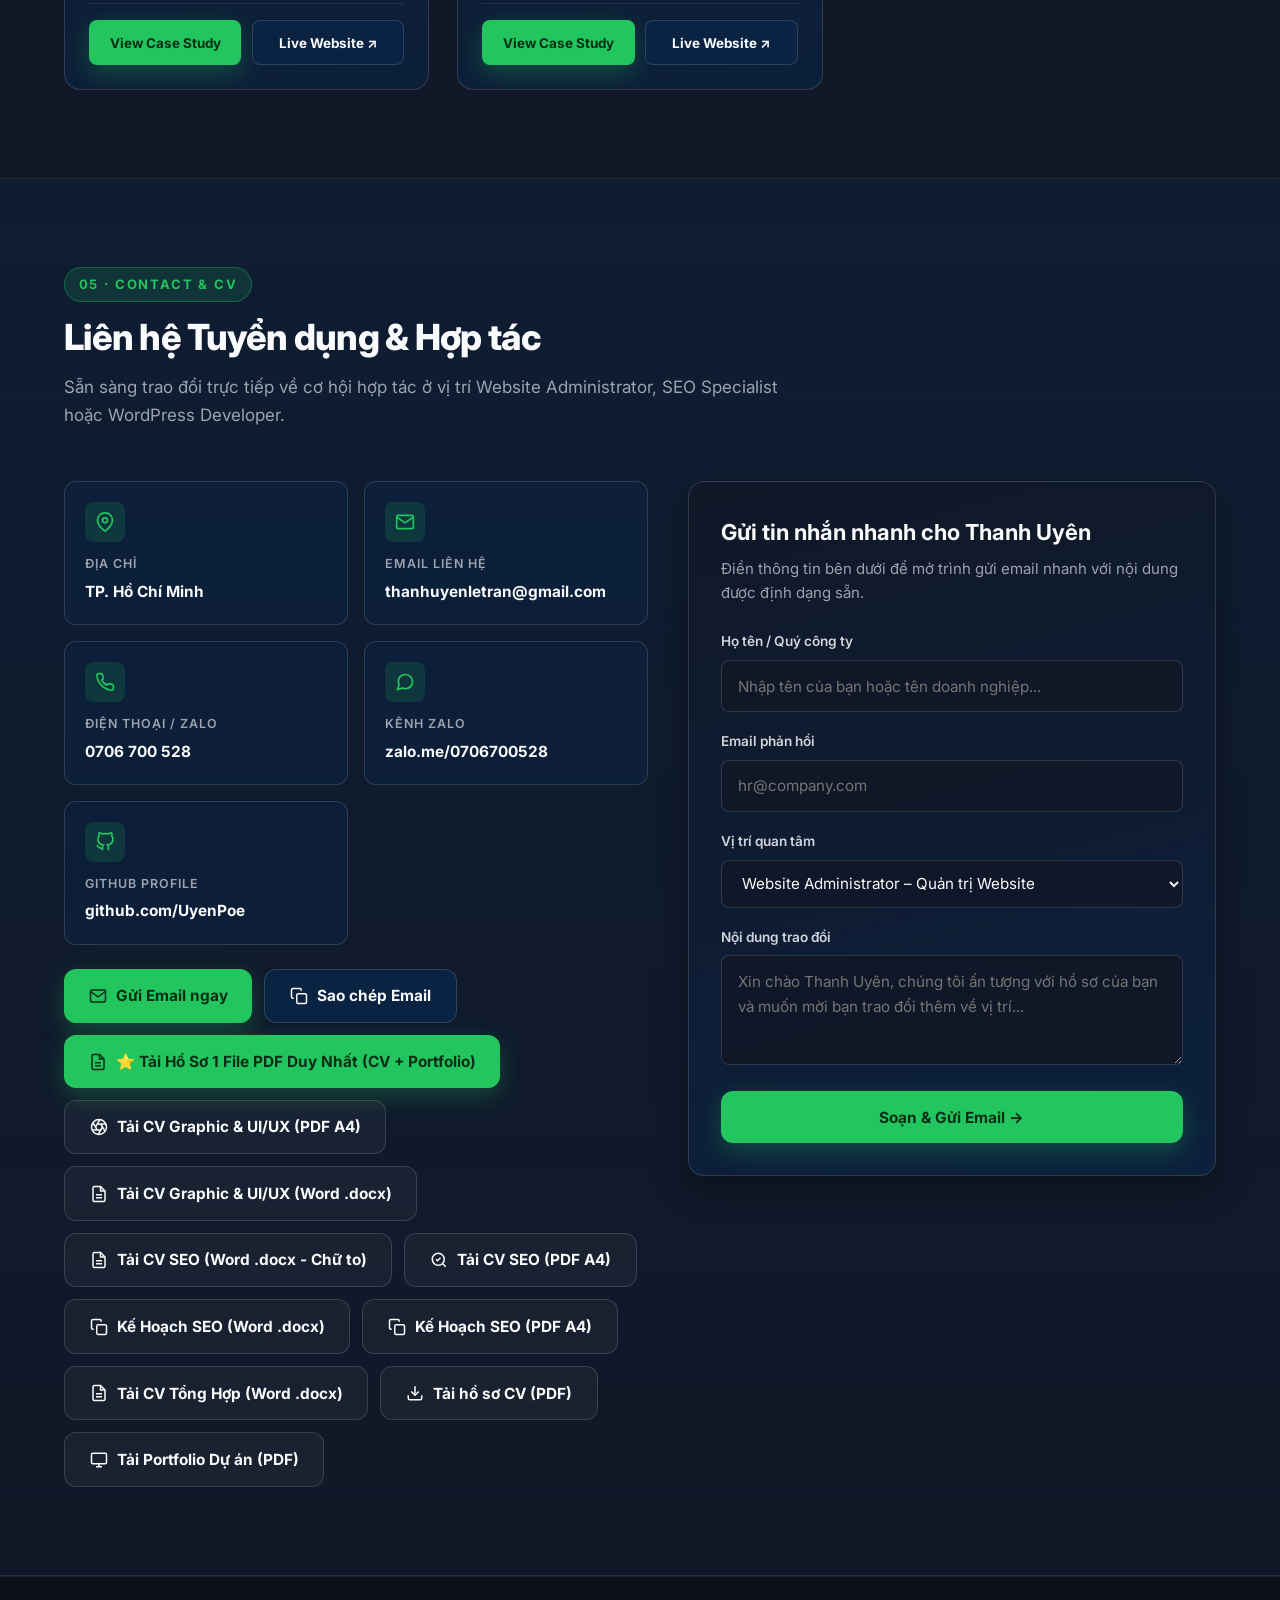
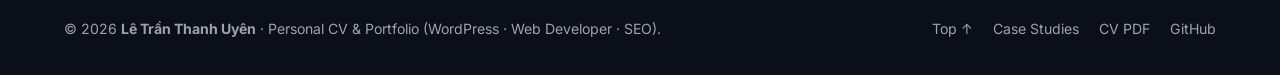
==== commit 7850d453: "feat(cv): remove birth date/year across all CV, portfolio, word documents and web pages" ====
--- a/index.html
+++ b/index.html
@@ -52,7 +52,6 @@
         "WordPress Developer"
       ],
       "description": "Web & SEO Specialist specializing in WordPress Development, Laravel, Website Administration, and Technical SEO.",
-      "birthDate": "1986-01-18",
       "url": "https://uyenpoe.github.io/cv-letranthanhuyen/",
       "email": "mailto:thanhuyenletran@gmail.com",
       "knowsAbout": [
@@ -224,7 +223,7 @@
                 <div>
                   <div class="profile-summary-name">Lê Trần Thanh Uyên</div>
                   <div class="profile-summary-role">WordPress · Web Dev · Technical SEO</div>
-                  <div class="profile-summary-loc">Sinh năm: 1986 · TP.HCM · Sẵn sàng nhận việc</div>
+                  <div class="profile-summary-loc">Khu vực: TP.HCM · Sẵn sàng nhận việc</div>
                 </div>
               </div>
 
@@ -466,11 +465,11 @@
             <div class="contact-cards-list">
               <div class="contact-info-card">
                 <div class="contact-info-icon" aria-hidden="true">
-                  <svg width="20" height="20" viewBox="0 0 24 24" fill="none" stroke="currentColor" stroke-width="2"><rect x="3" y="4" width="18" height="18" rx="2" ry="2"></rect><line x1="16" y1="2" x2="16" y2="6"></line><line x1="8" y1="2" x2="8" y2="6"></line><line x1="3" y1="10" x2="21" y2="10"></line></svg>
-                </div>
-                <div class="contact-info-label" data-i18n="contact.birthLabel">Ngày sinh</div>
+                  <svg width="20" height="20" viewBox="0 0 24 24" fill="none" stroke="currentColor" stroke-width="2"><path d="M21 10c0 7-9 13-9 13s-9-6-9-13a9 9 0 0 1 18 0z"></path><circle cx="12" cy="10" r="3"></circle></svg>
+                </div>
+                <div class="contact-info-label" data-i18n="contact.locationLabel">Địa chỉ</div>
                 <div class="contact-info-value">
-                  <span>18/01/1986</span>
+                  <span>TP. Hồ Chí Minh</span>
                 </div>
               </div>
 
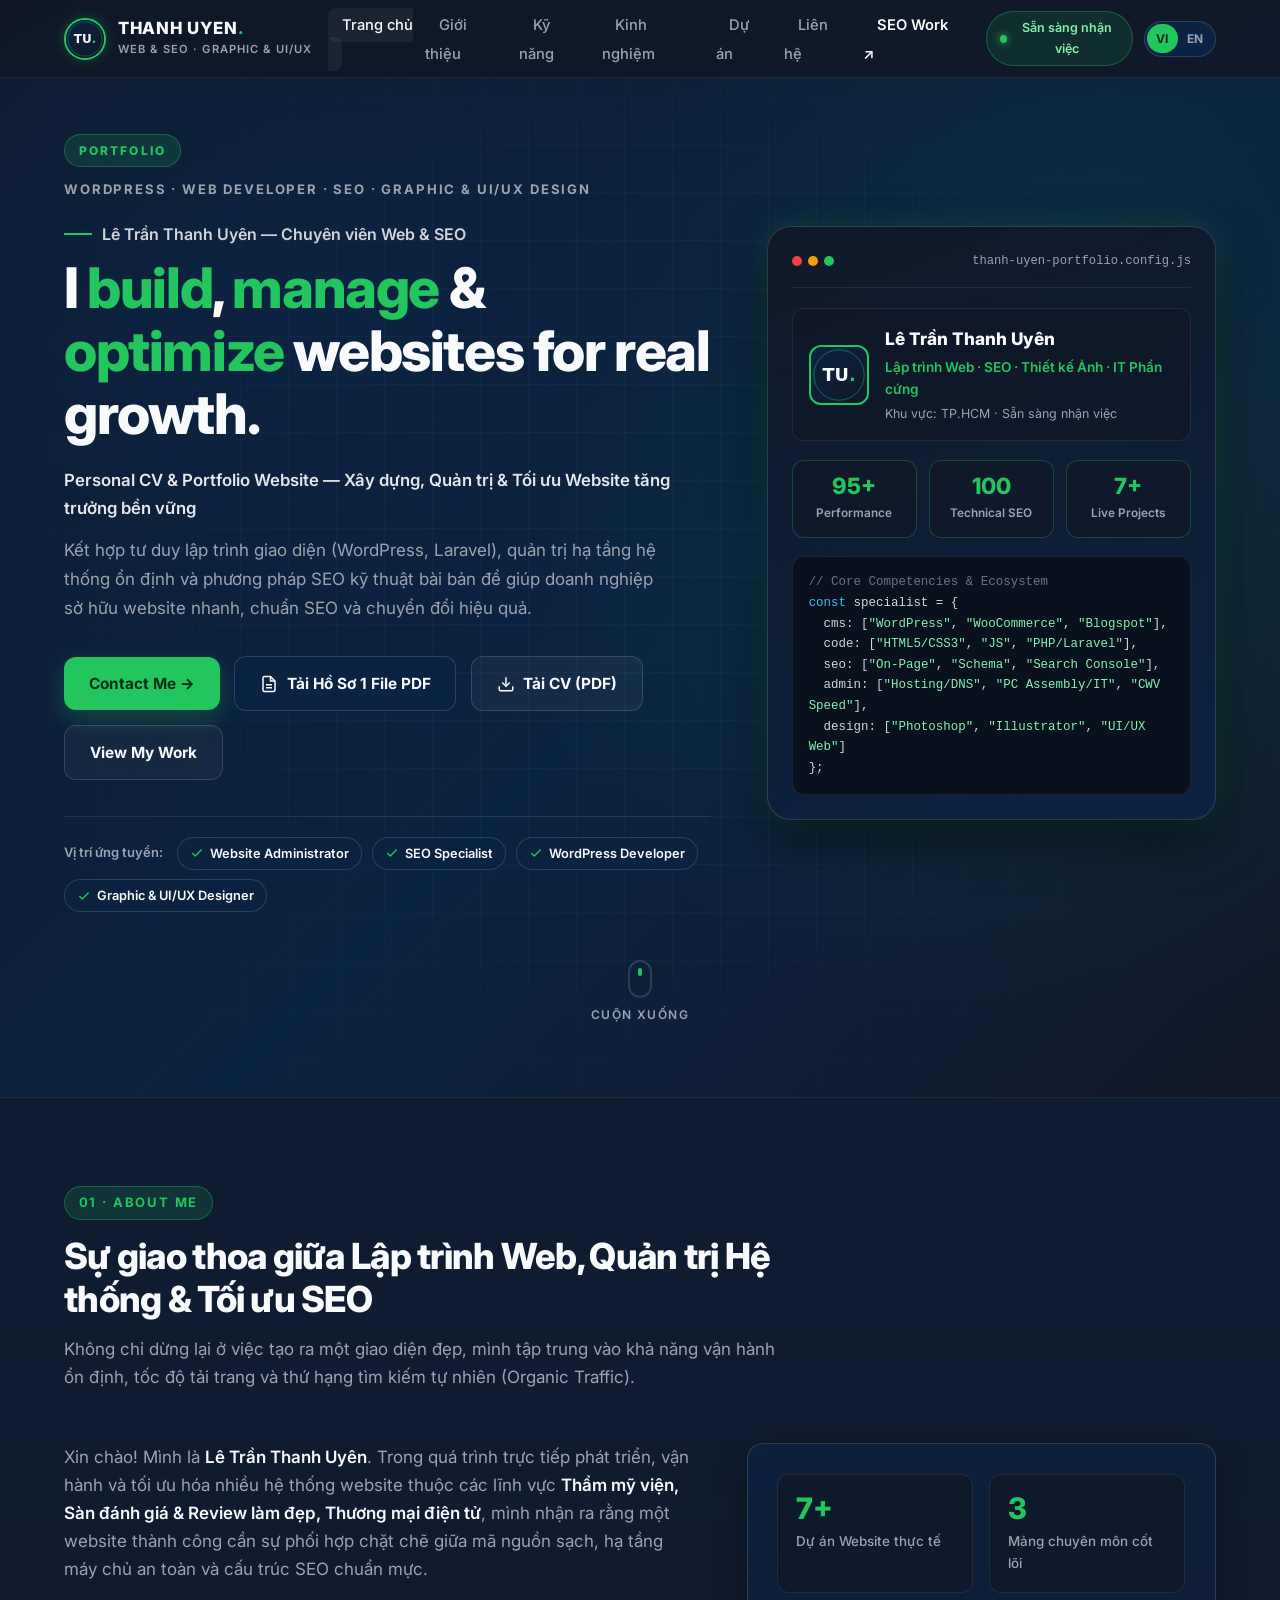
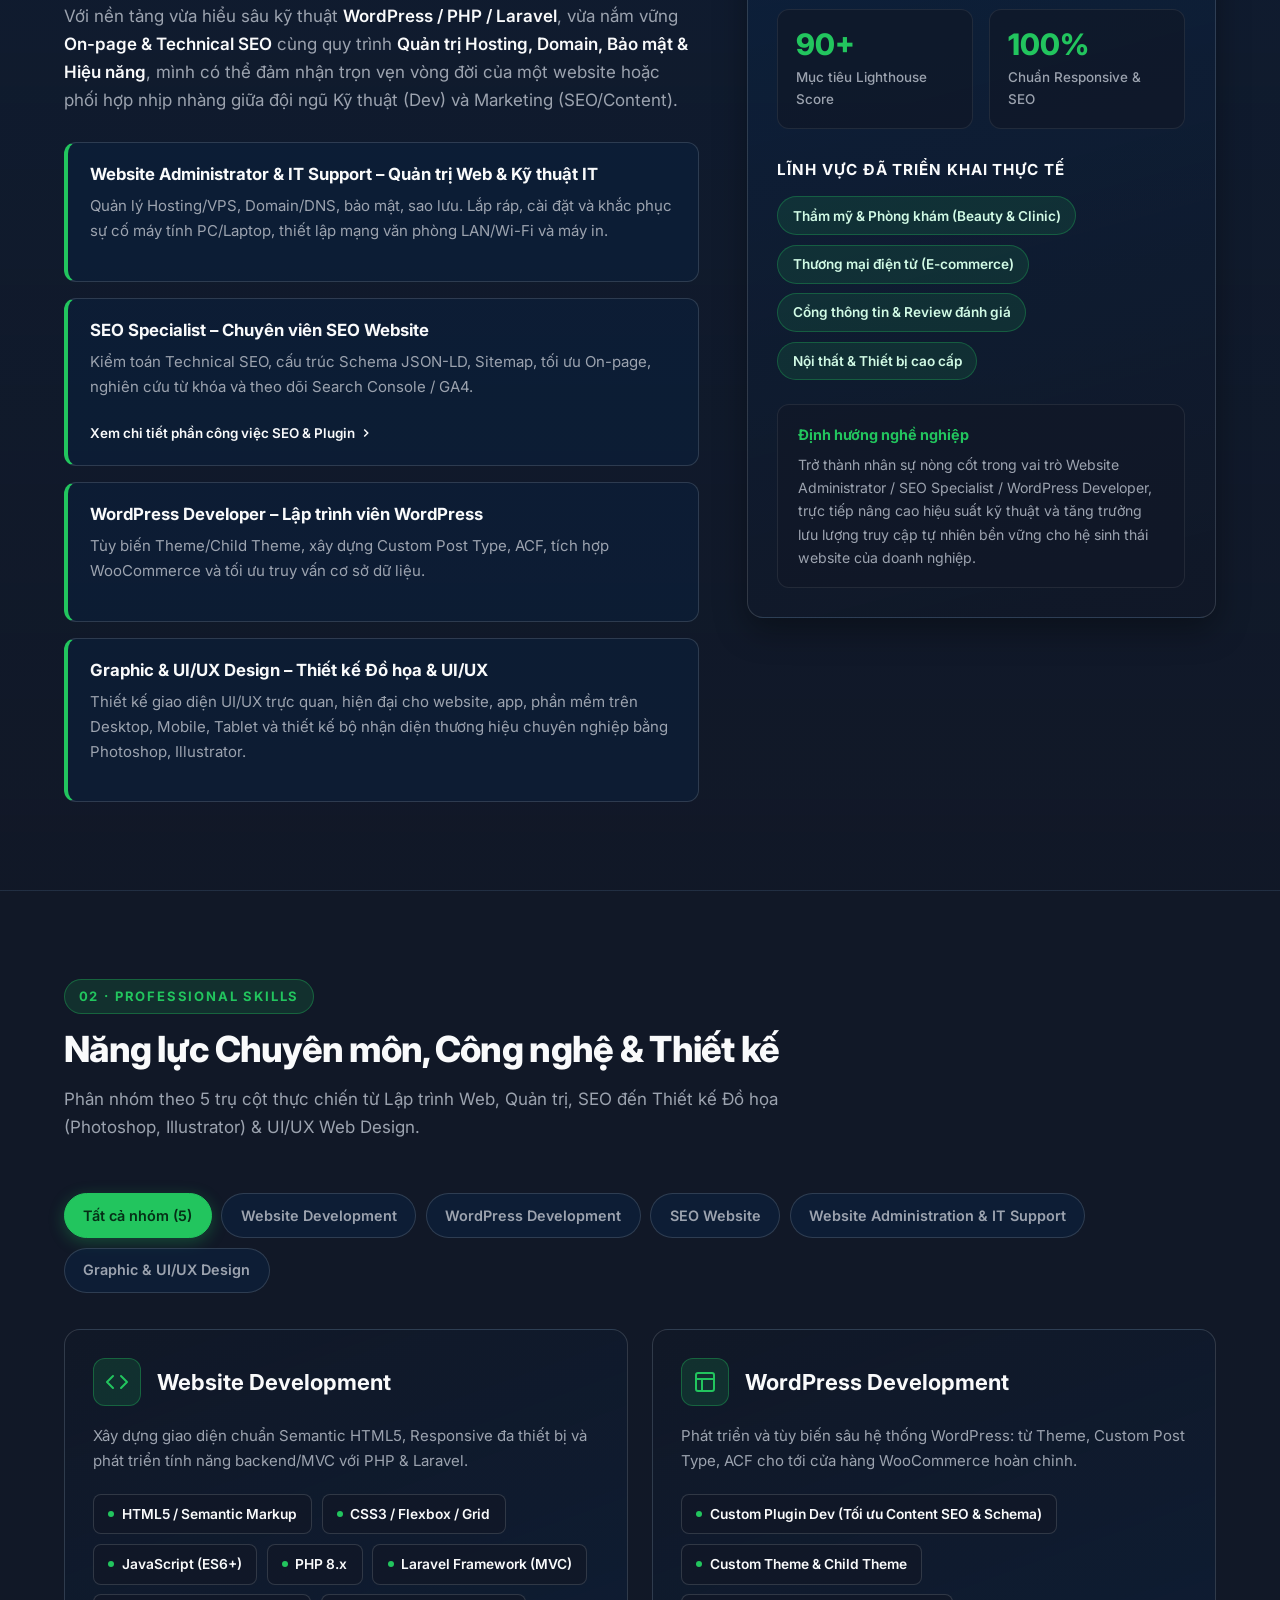
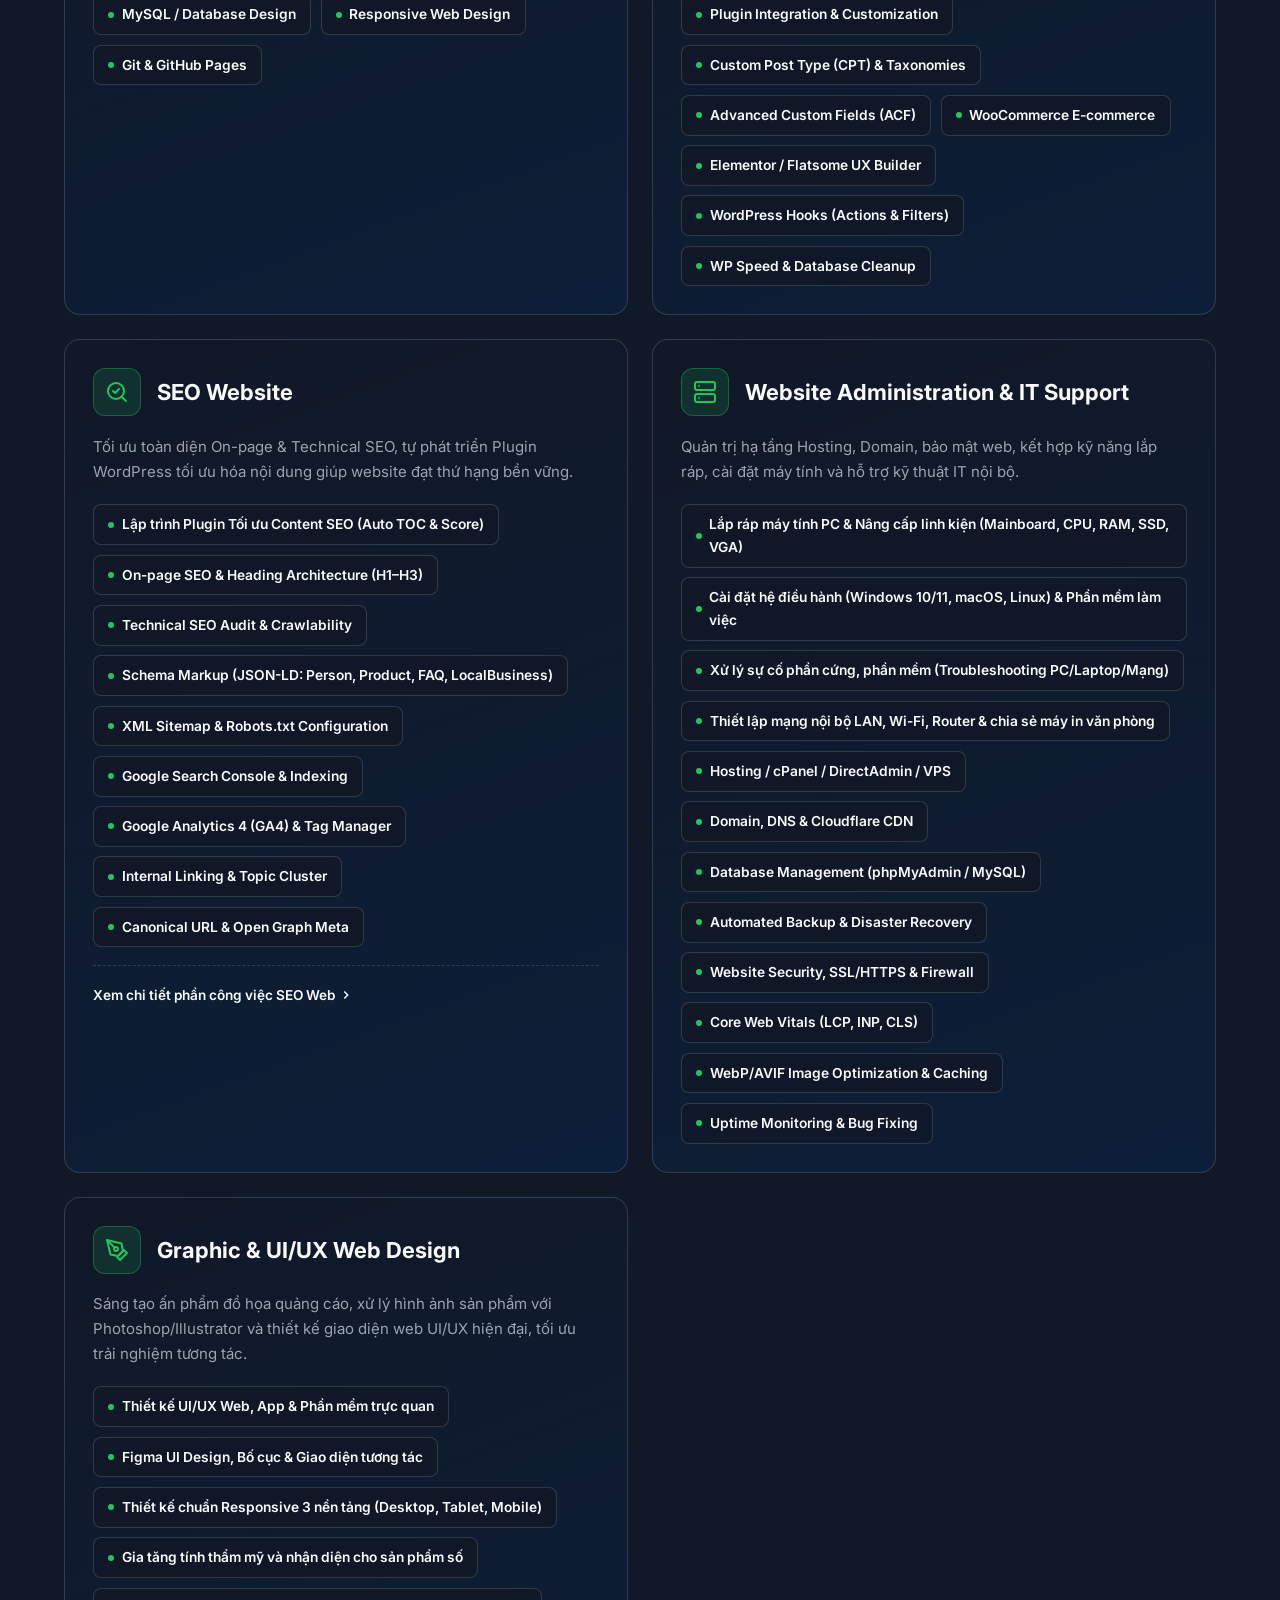
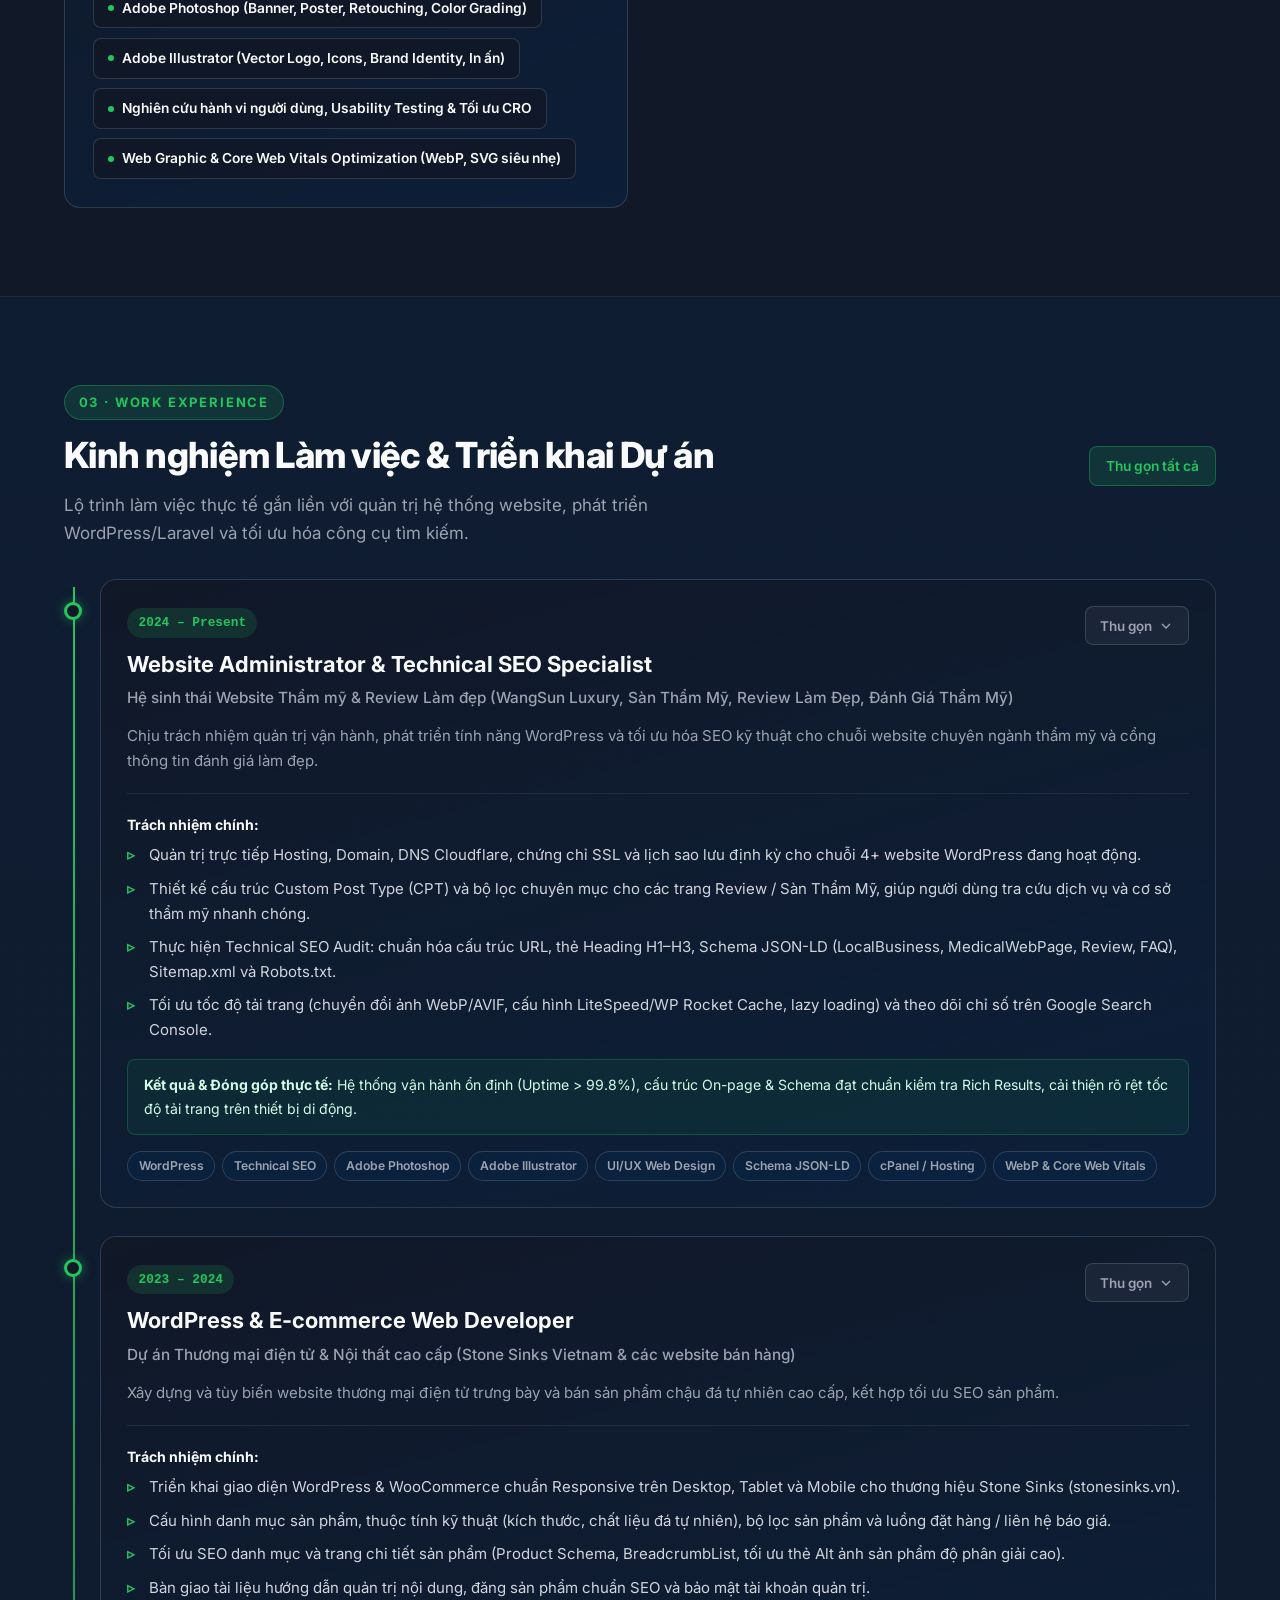
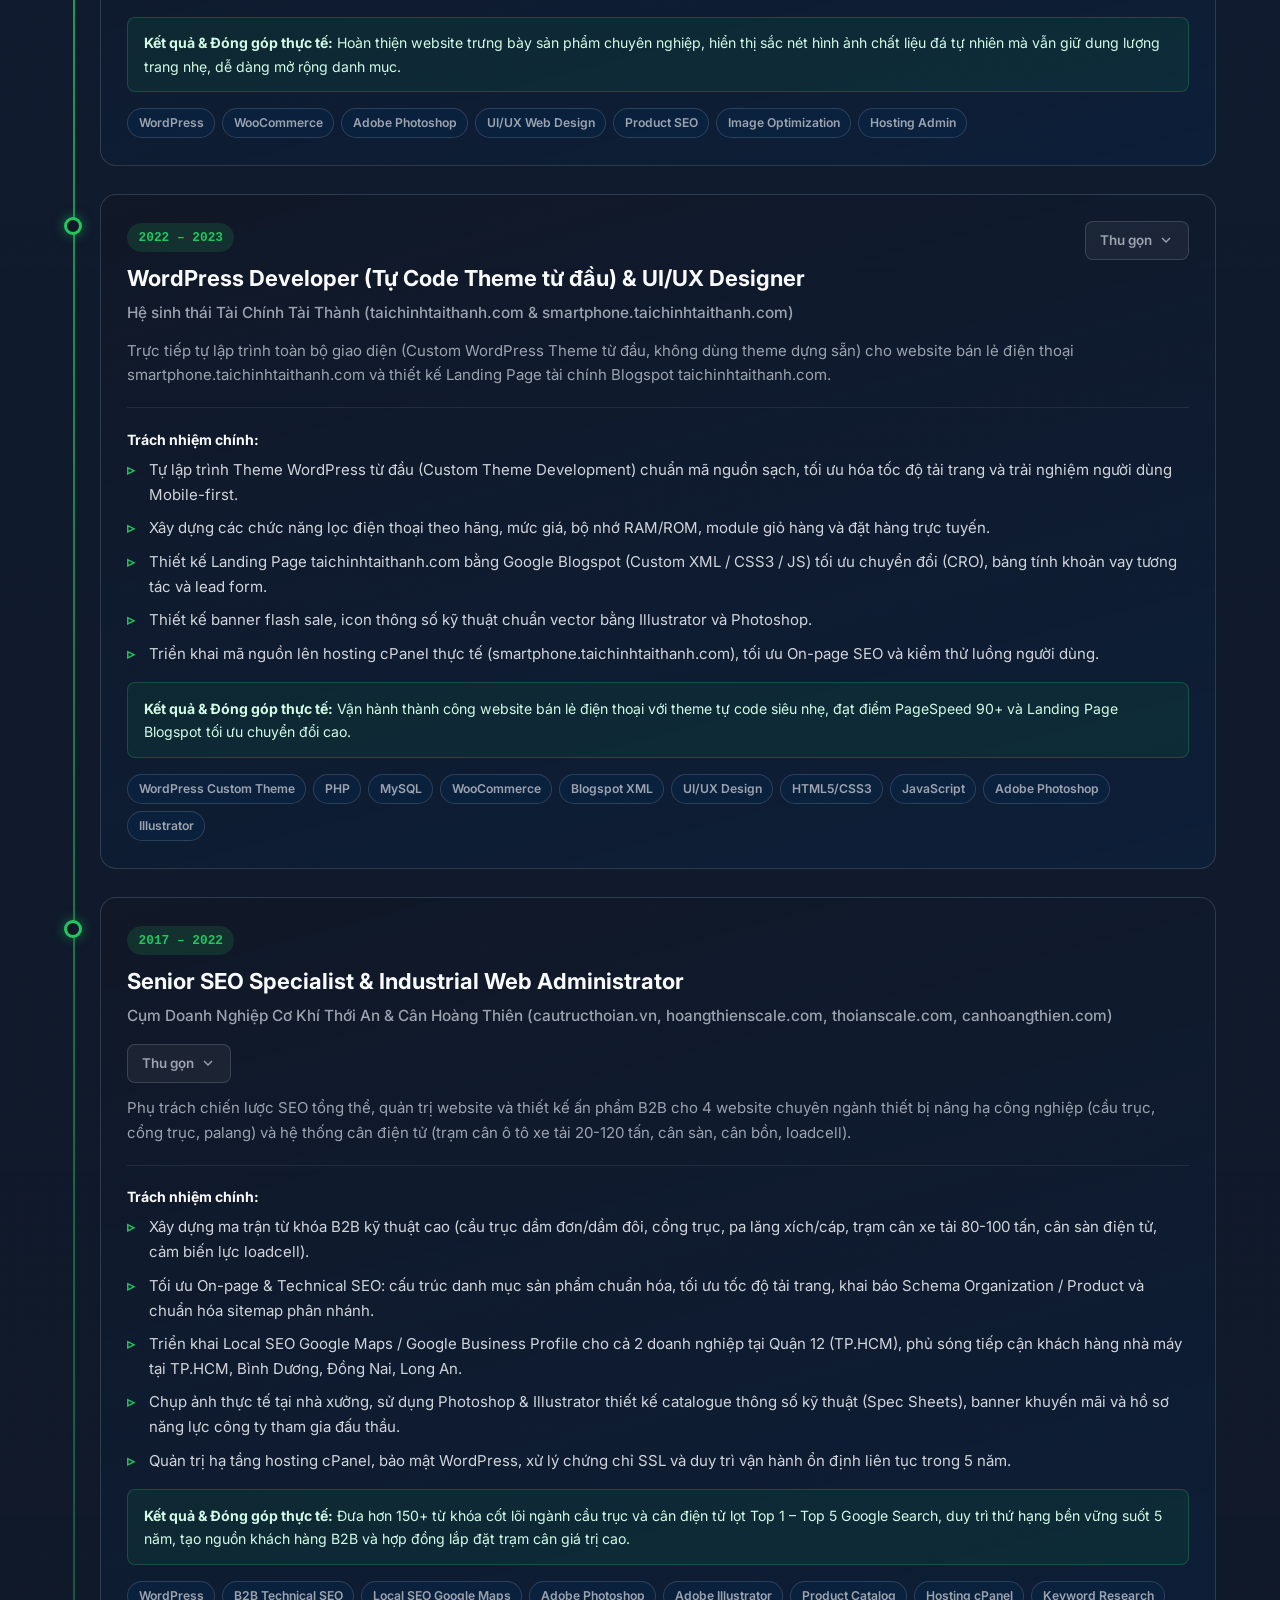
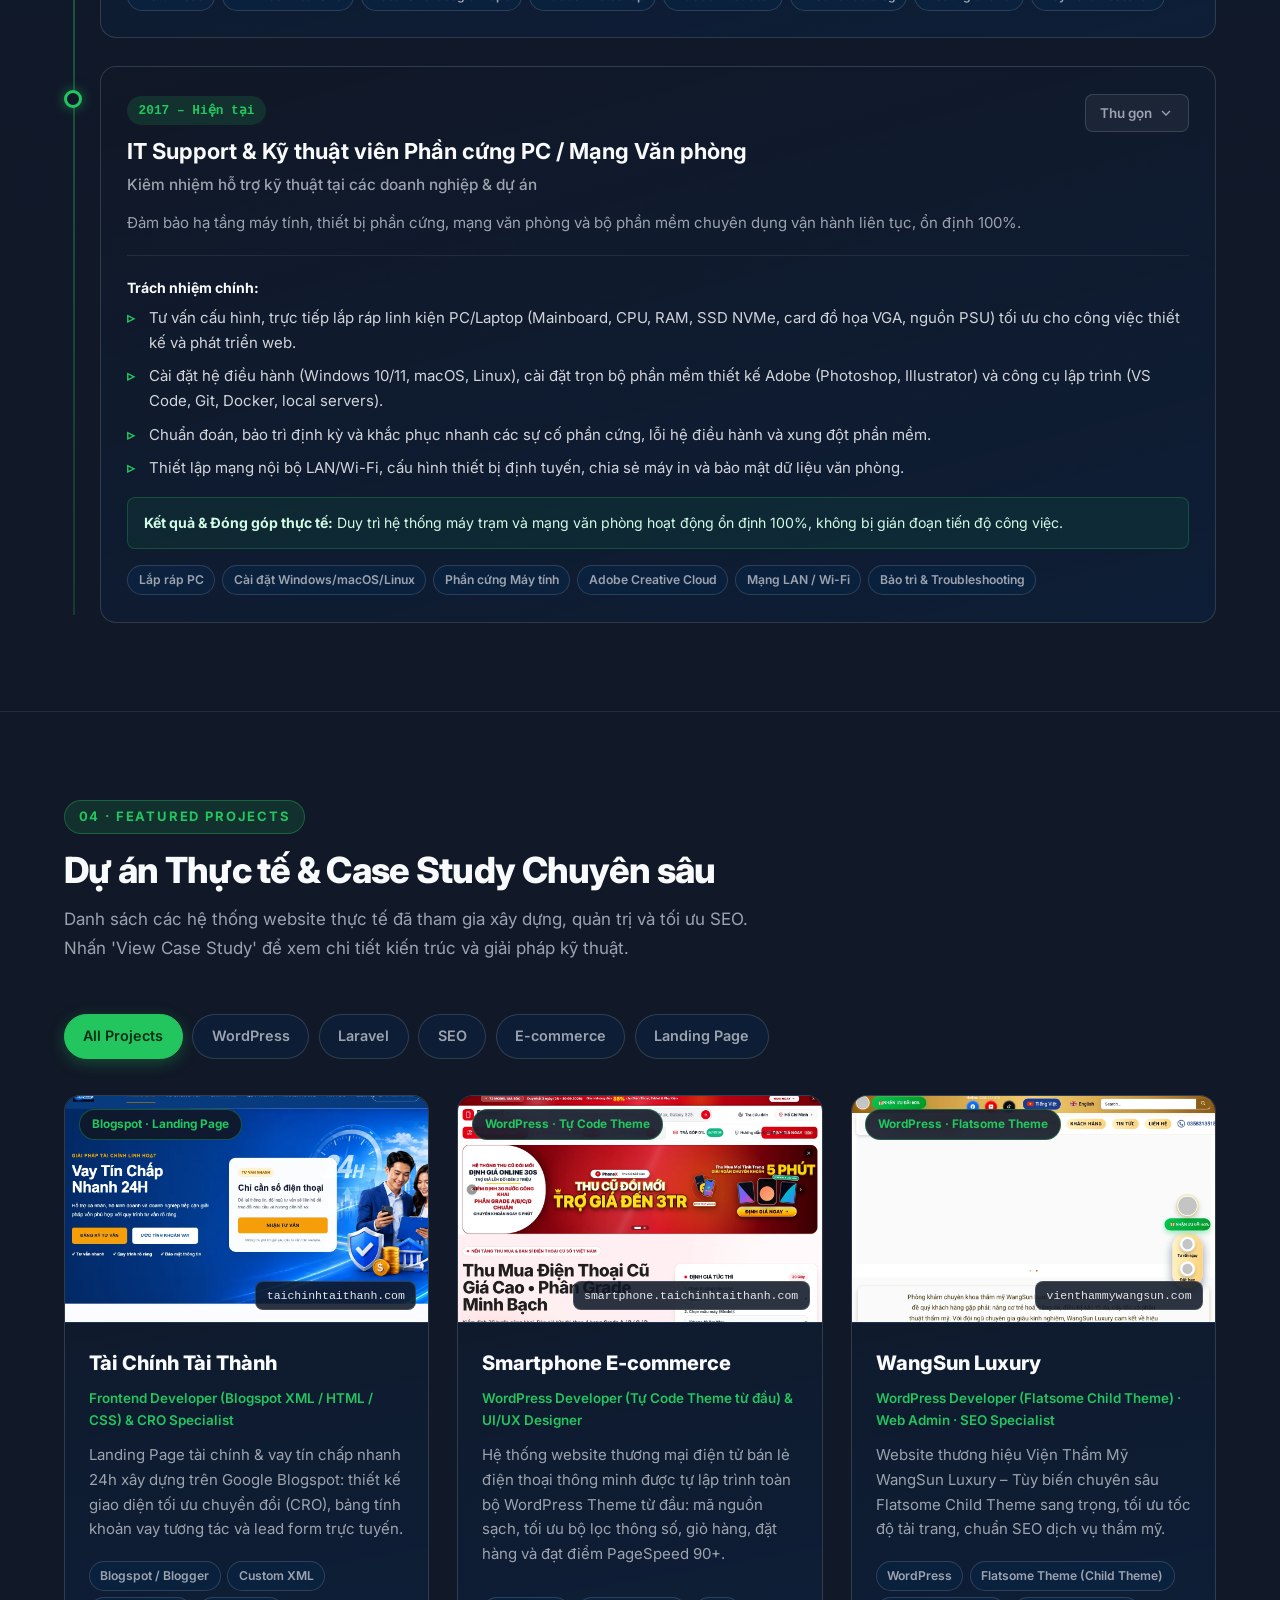
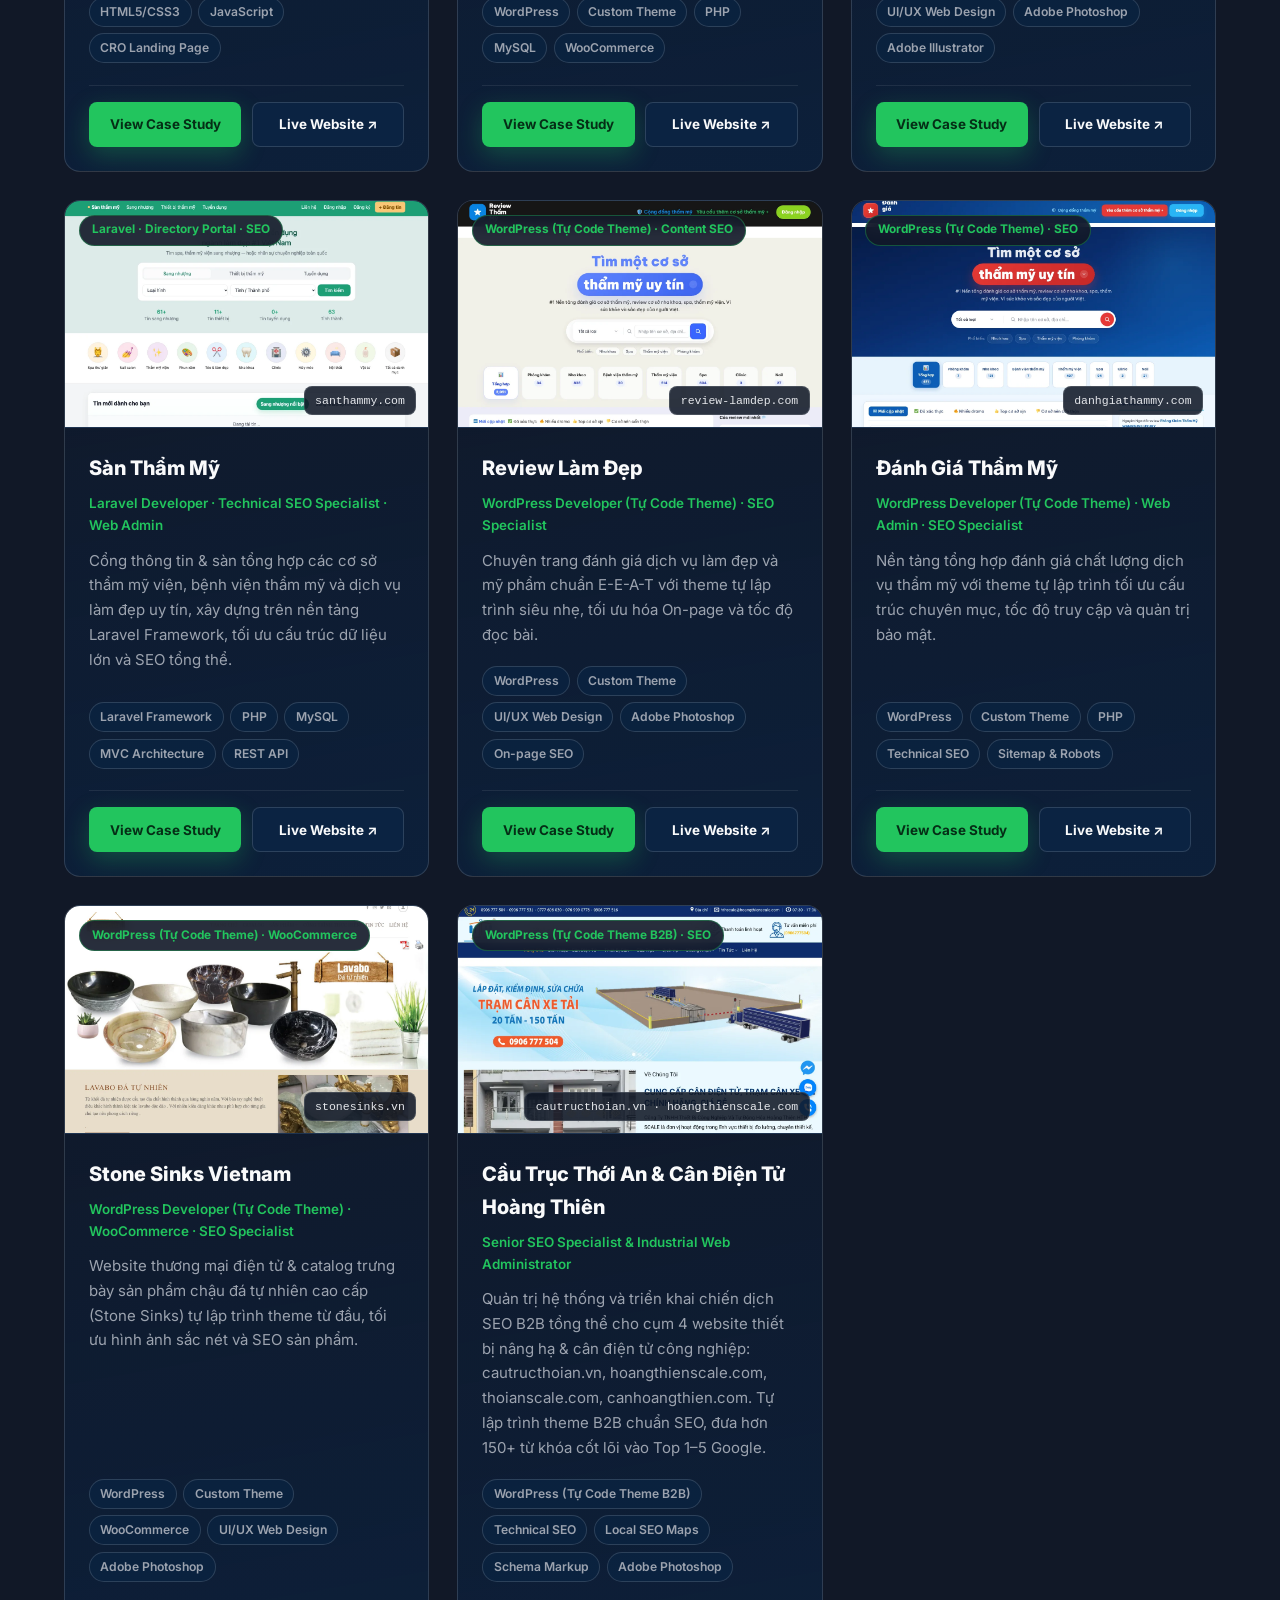
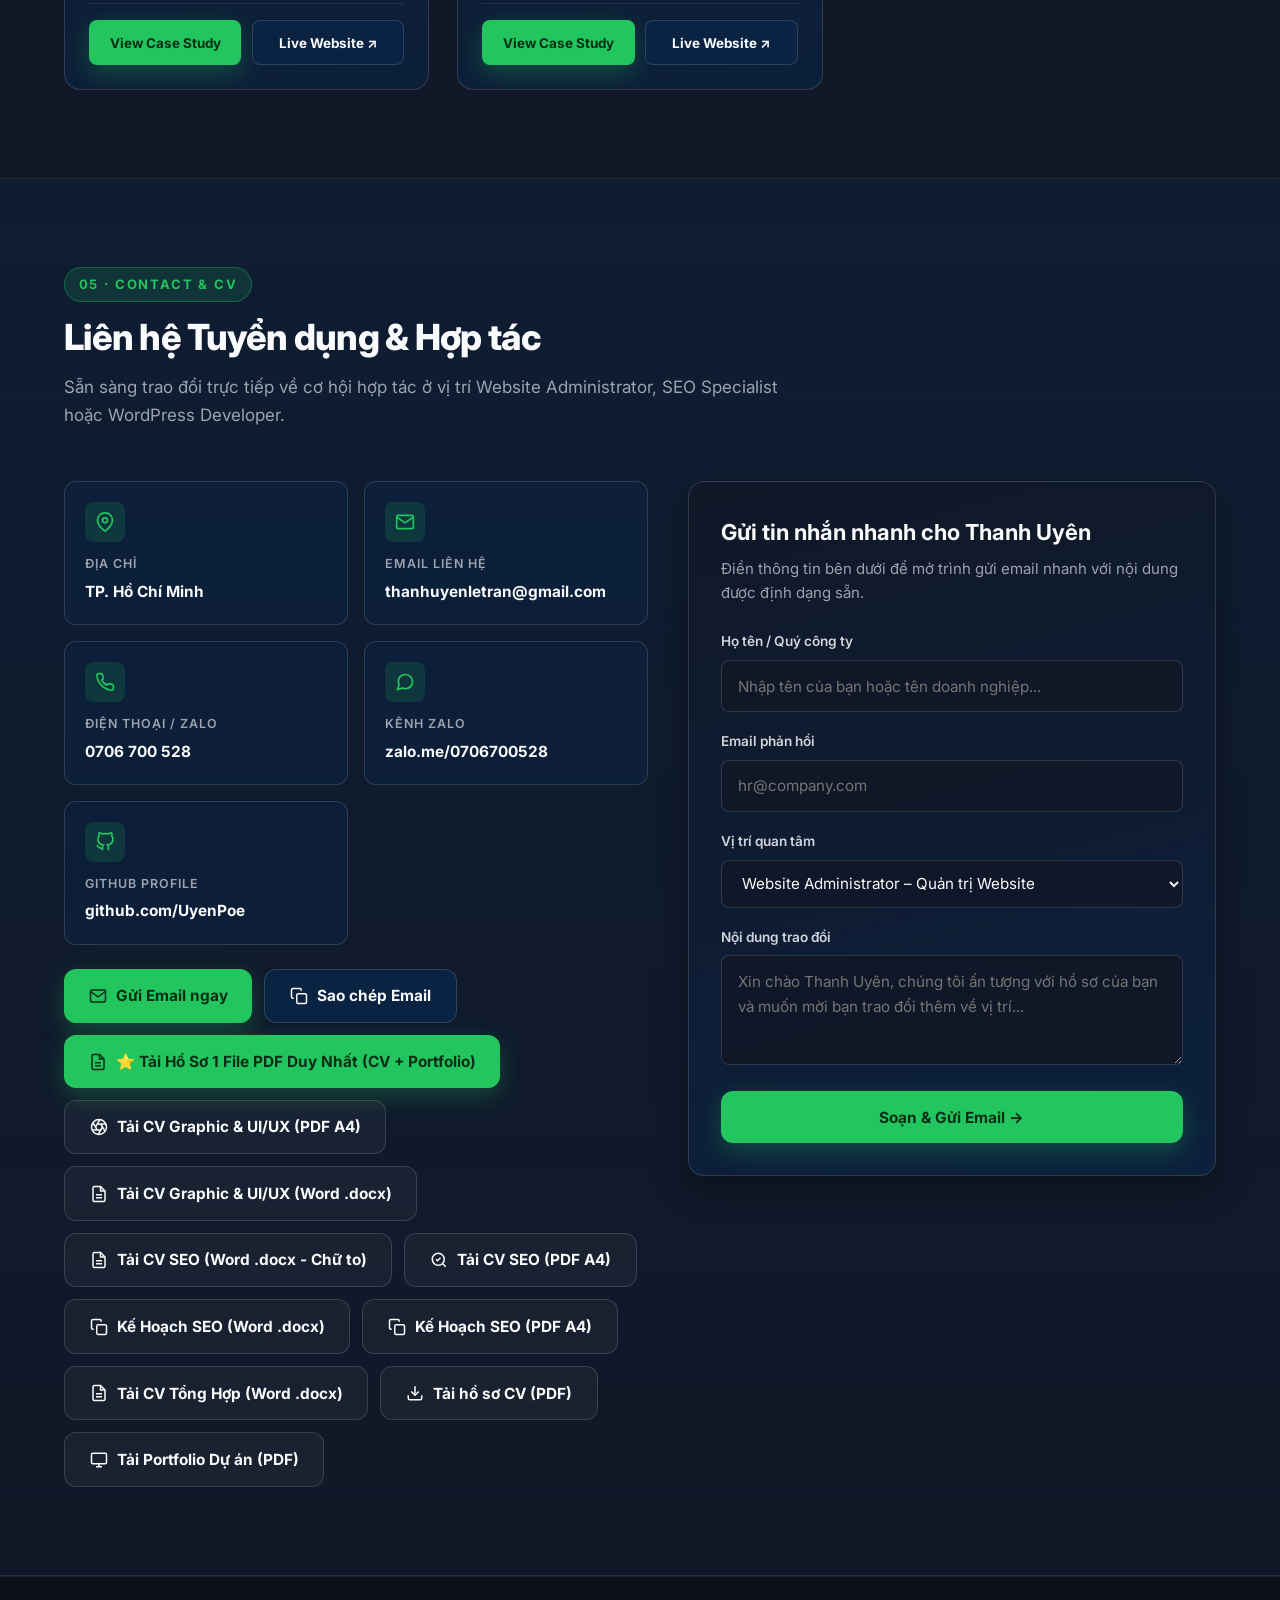
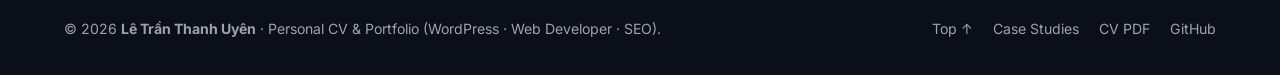
==== commit bf968759: "feat(cv): highlight 4-in-1 multi-disciplinary skillset across web programming, SEO, image design, an" ====
--- a/index.html
+++ b/index.html
@@ -222,7 +222,7 @@
                 </div>
                 <div>
                   <div class="profile-summary-name">Lê Trần Thanh Uyên</div>
-                  <div class="profile-summary-role">WordPress · Web Dev · Technical SEO</div>
+                  <div class="profile-summary-role">Lập trình Web · SEO · Thiết kế Ảnh · IT Phần cứng</div>
                   <div class="profile-summary-loc">Khu vực: TP.HCM · Sẵn sàng nhận việc</div>
                 </div>
               </div>
